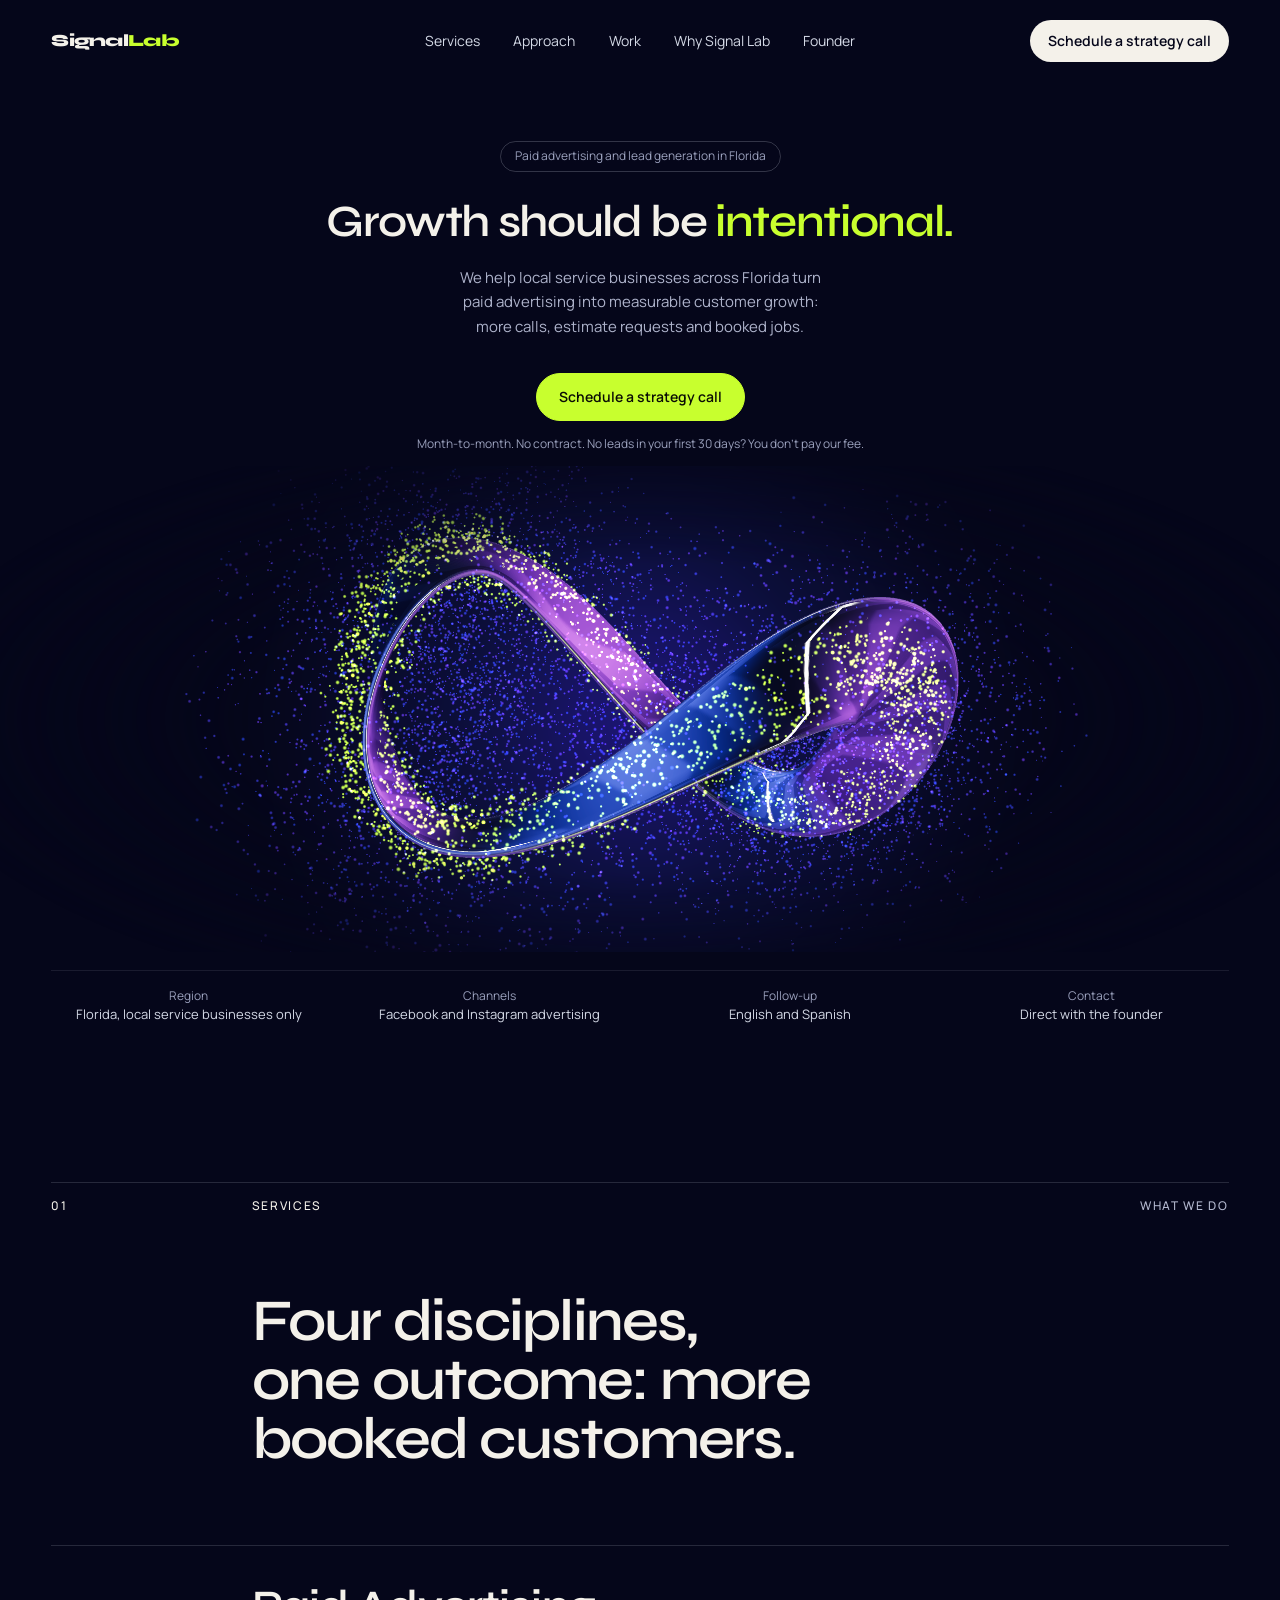
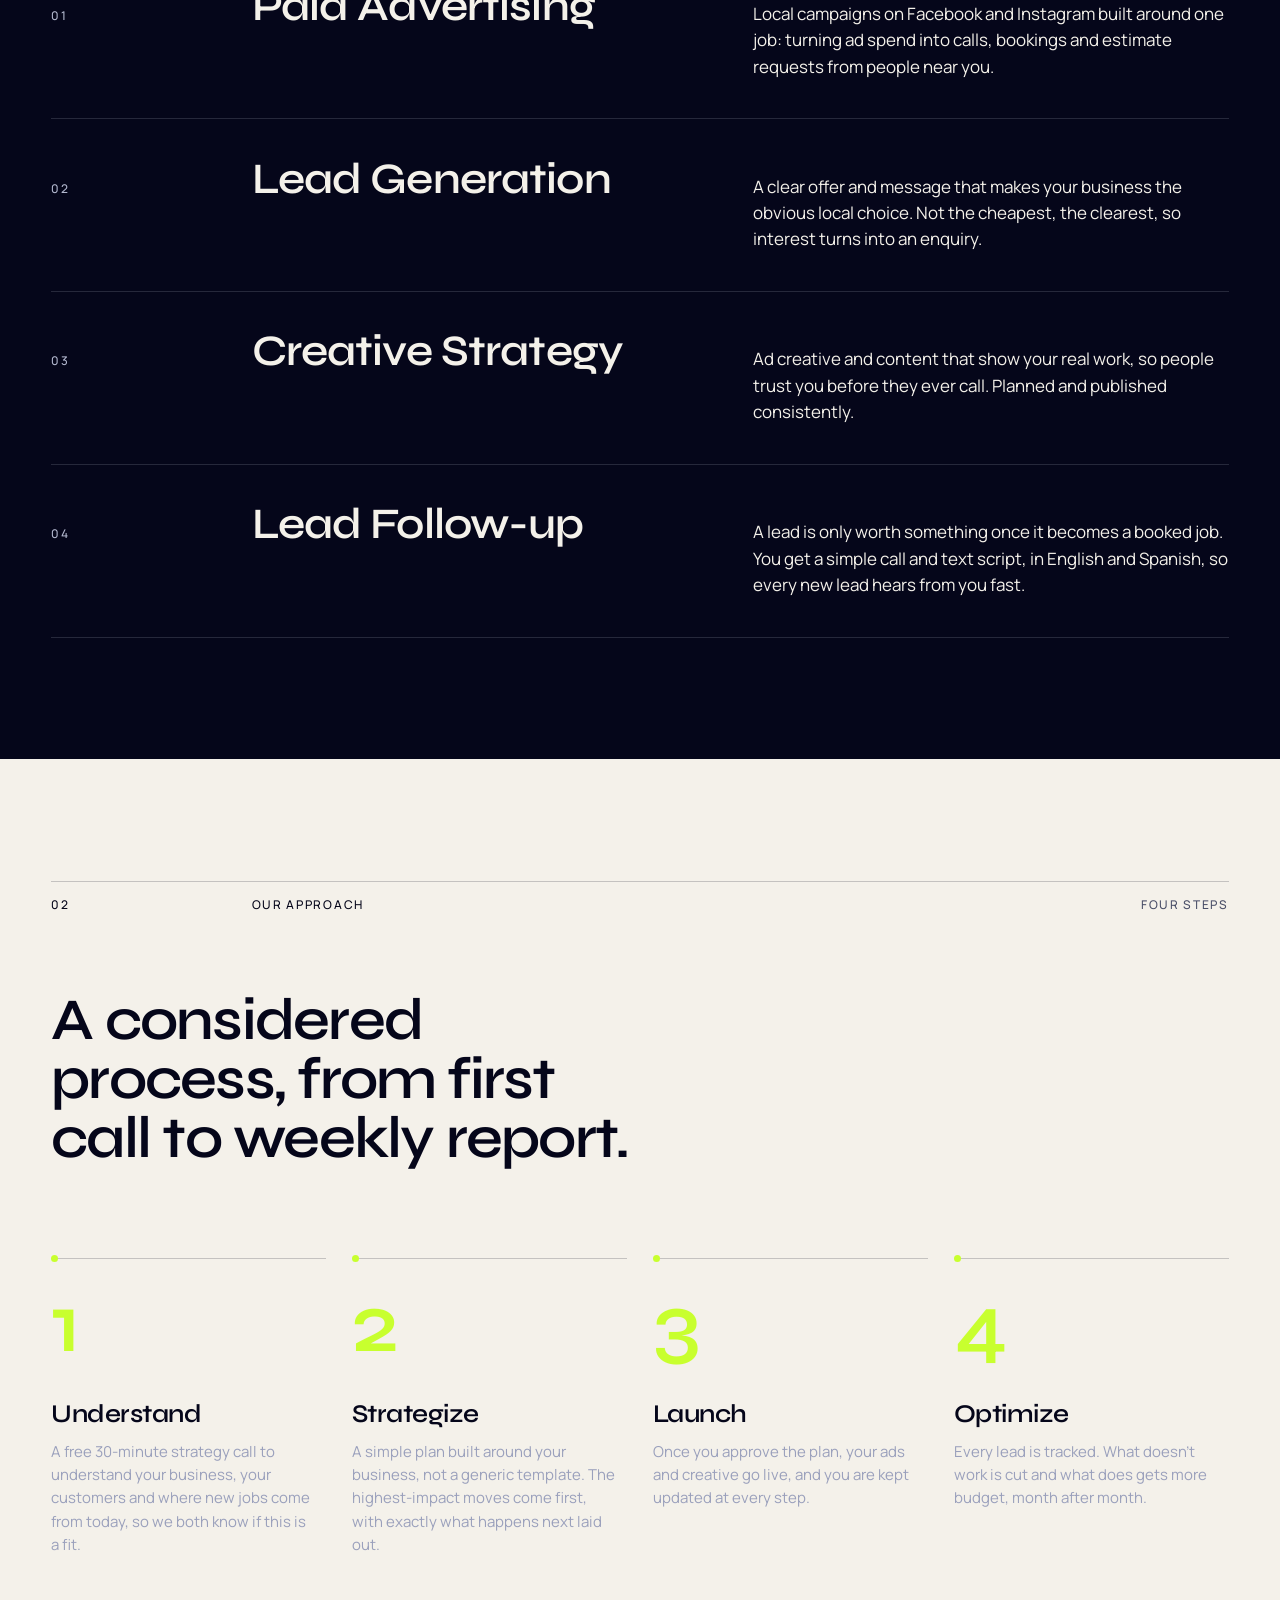
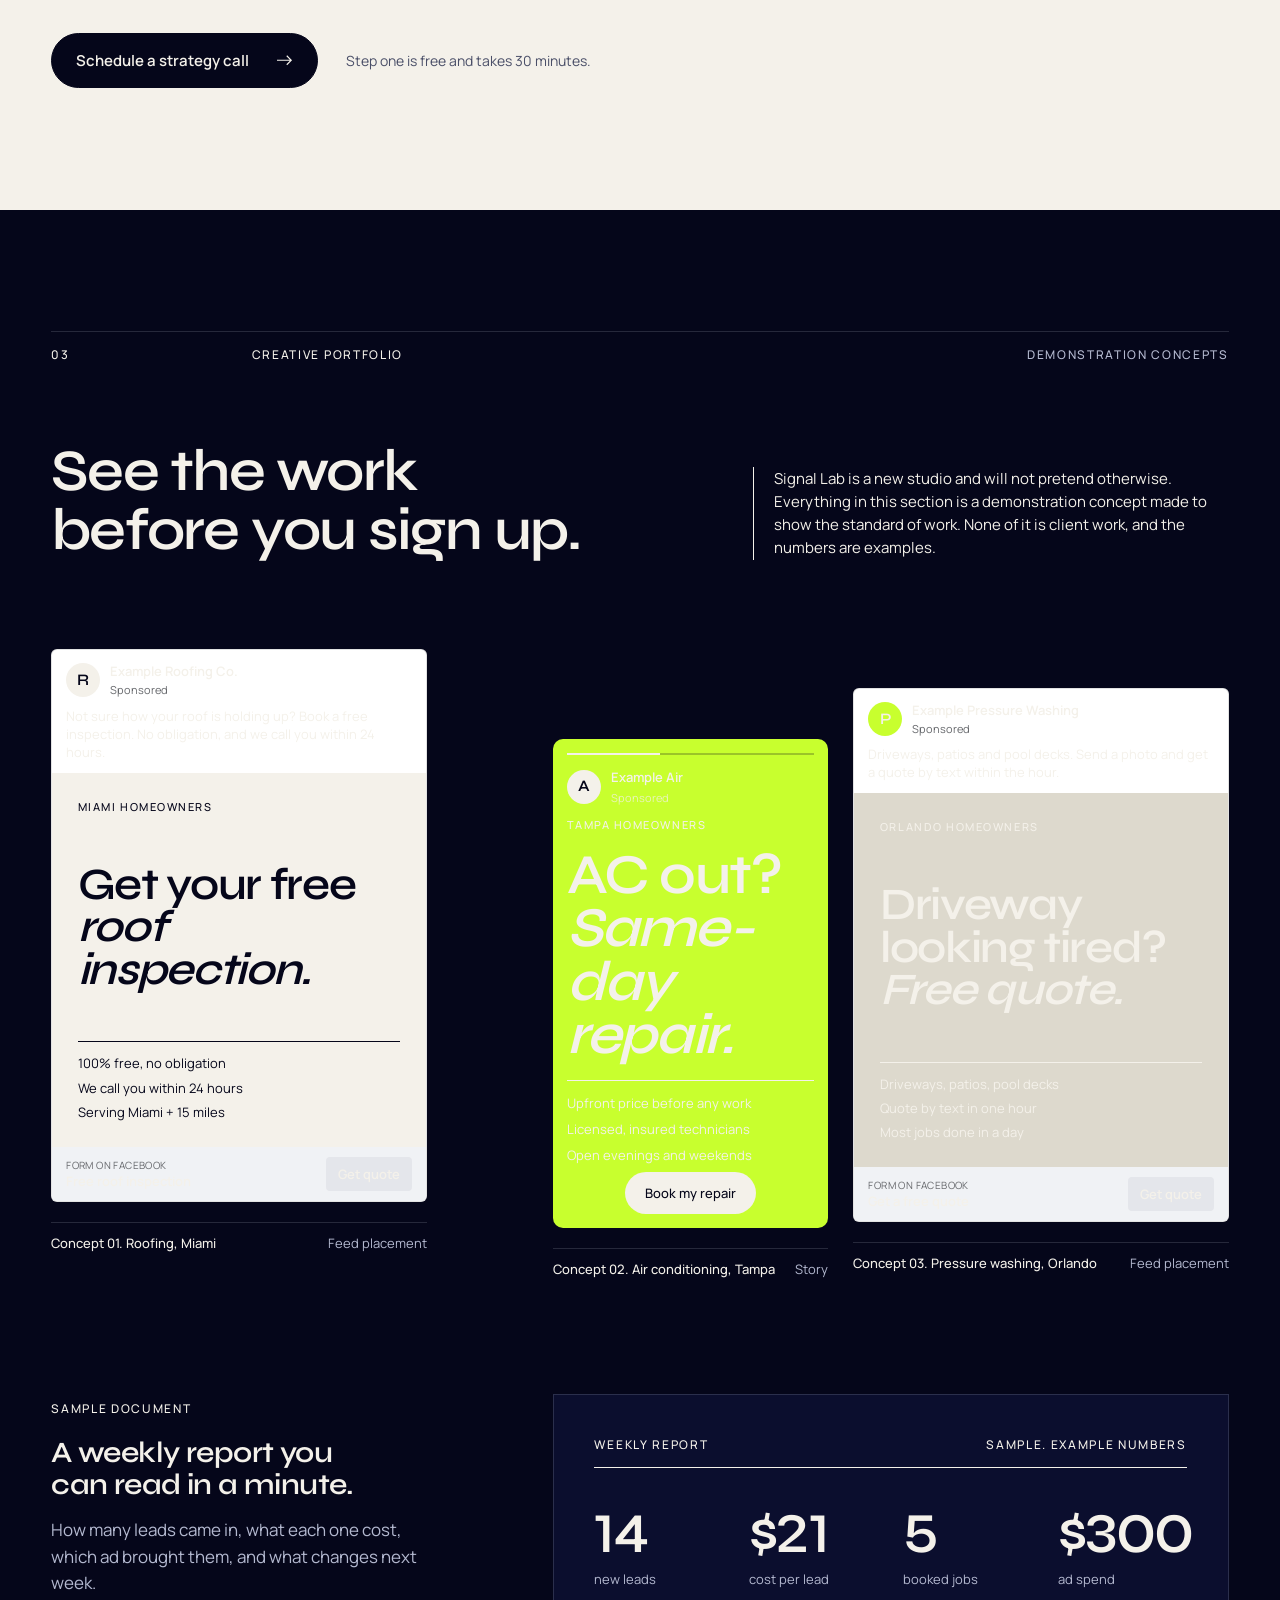
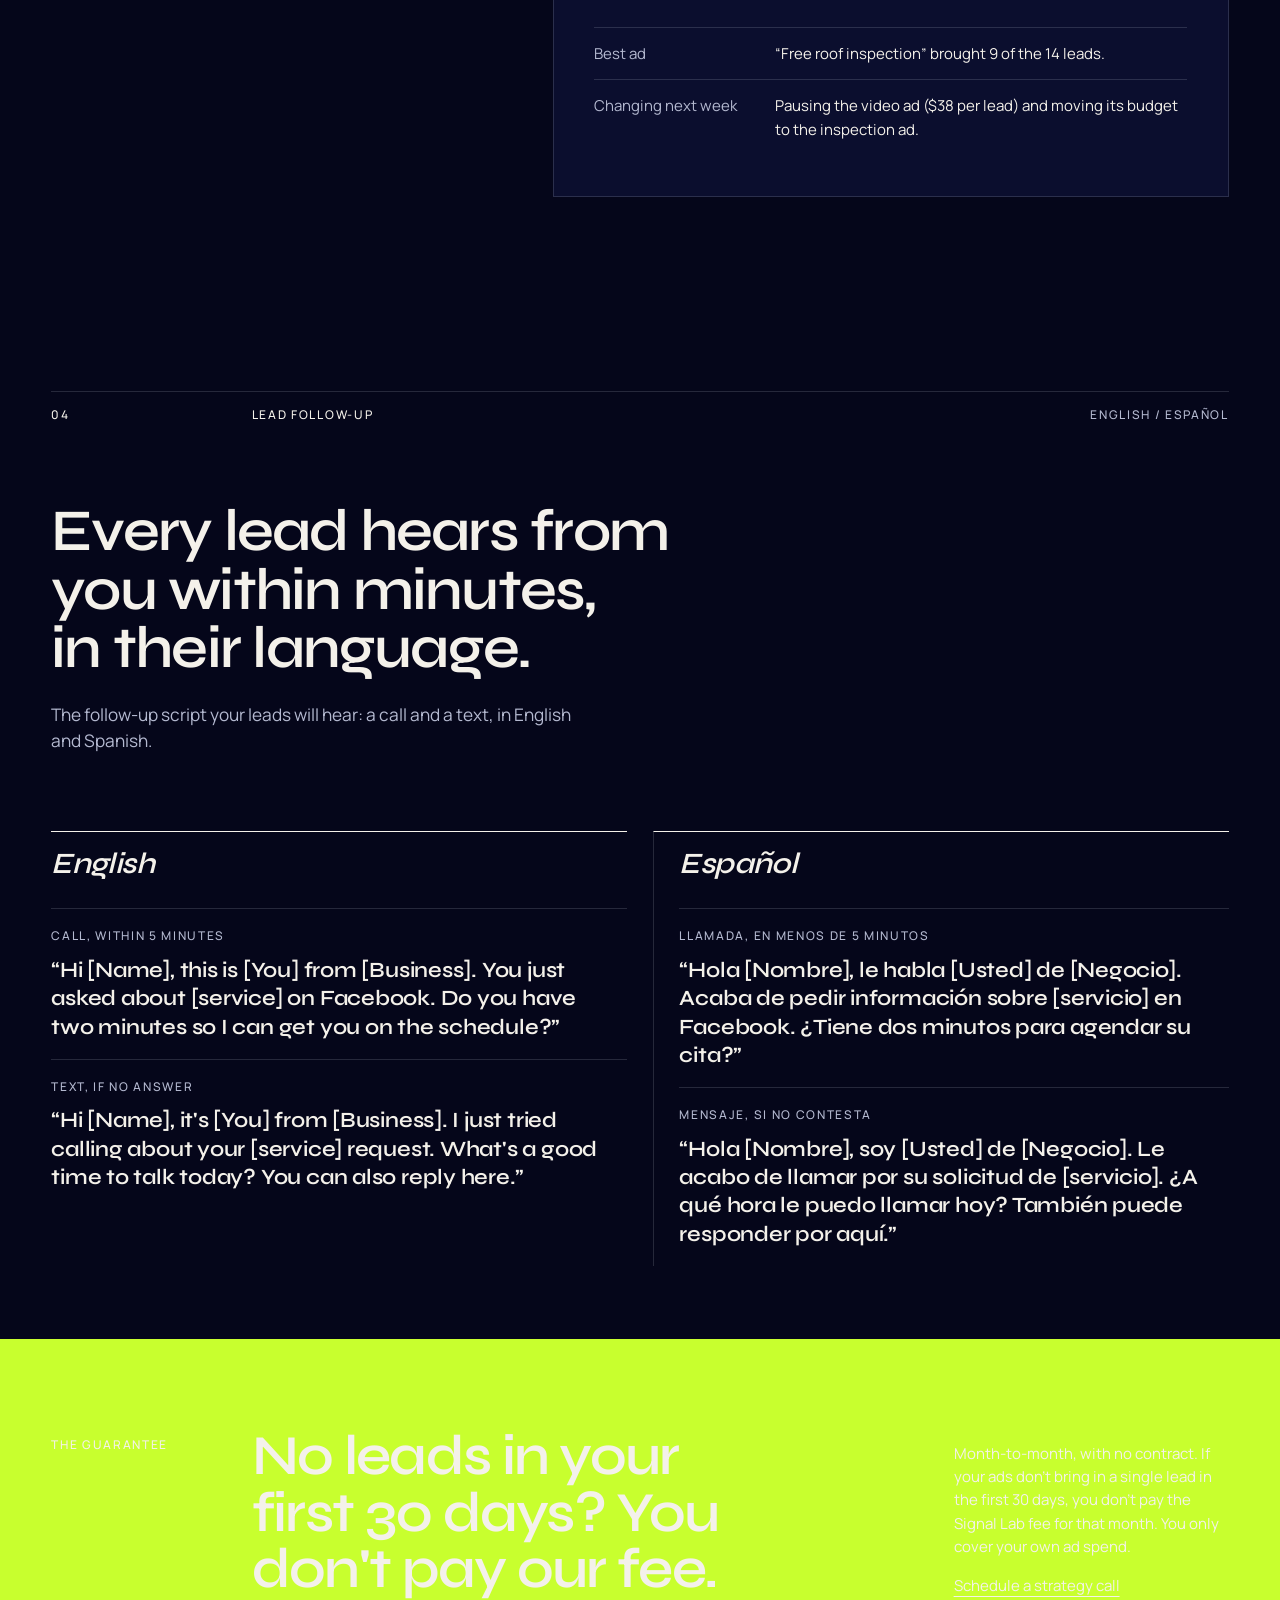
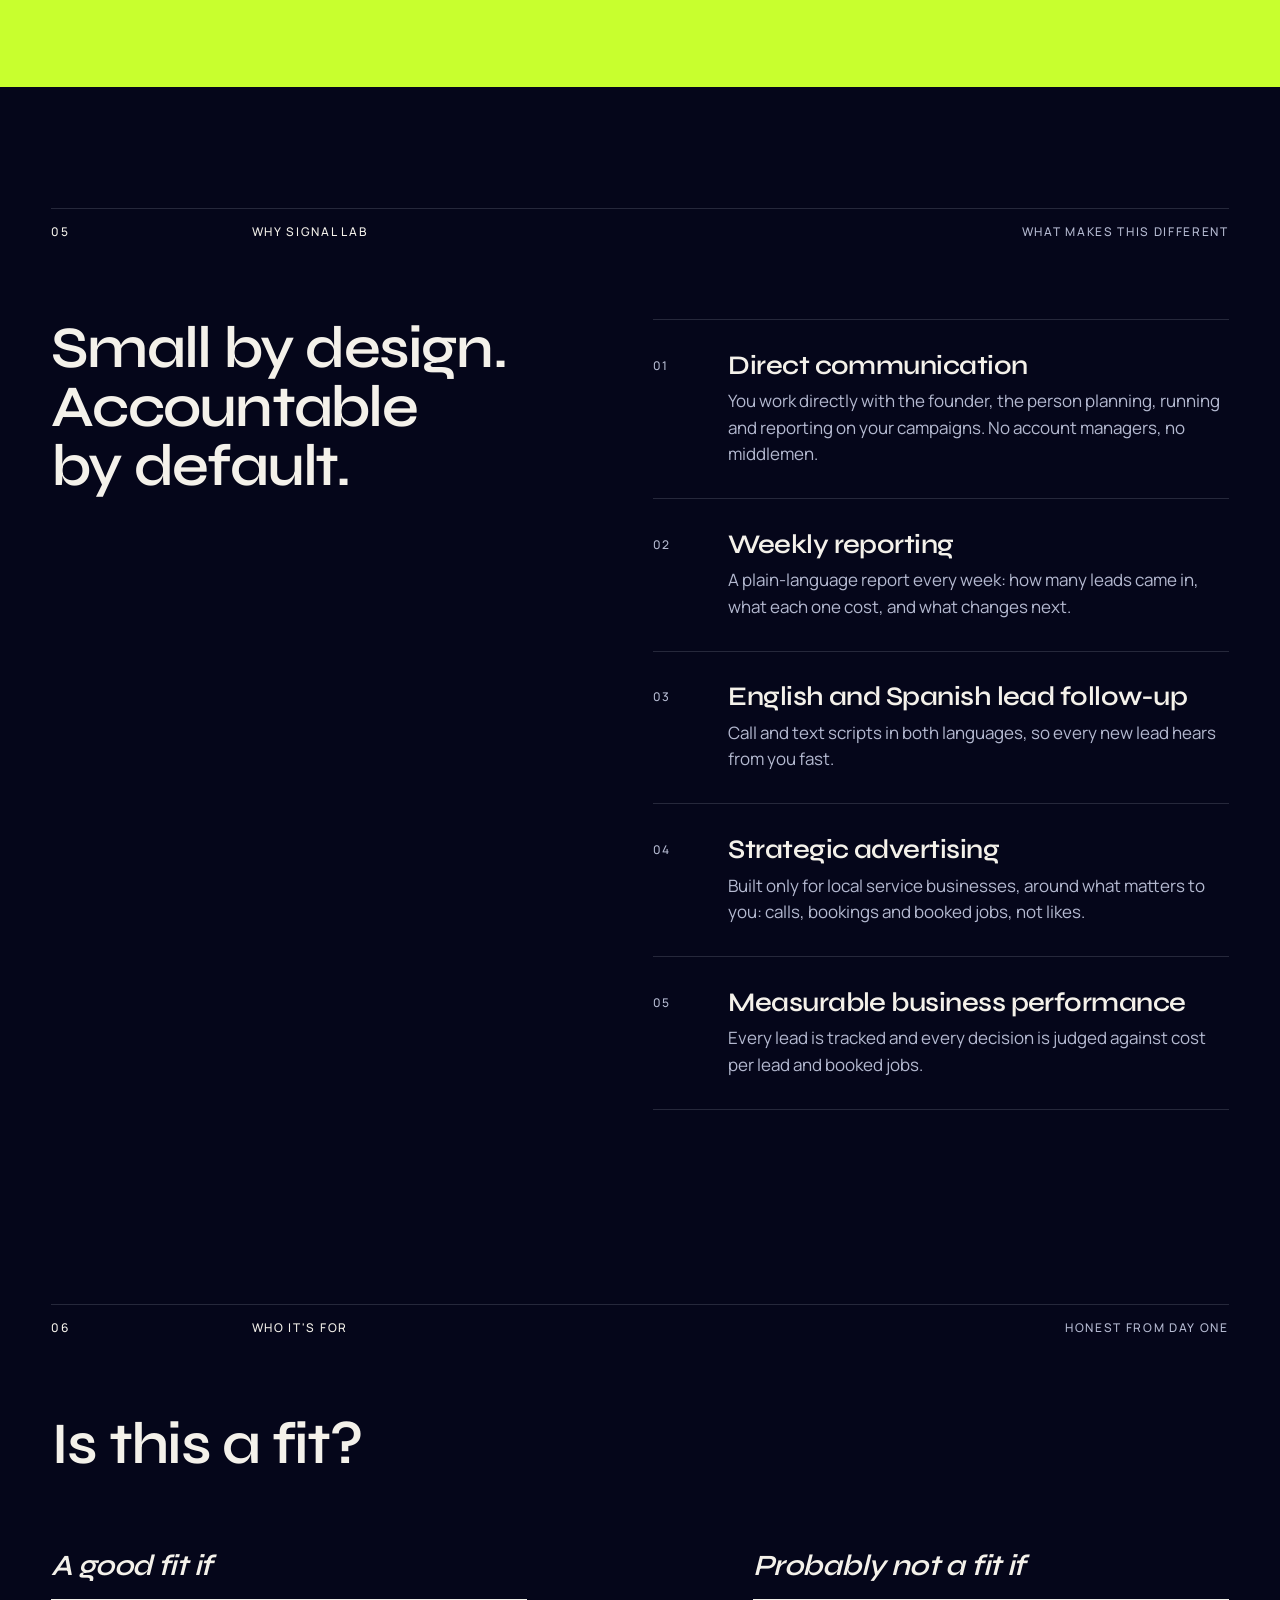
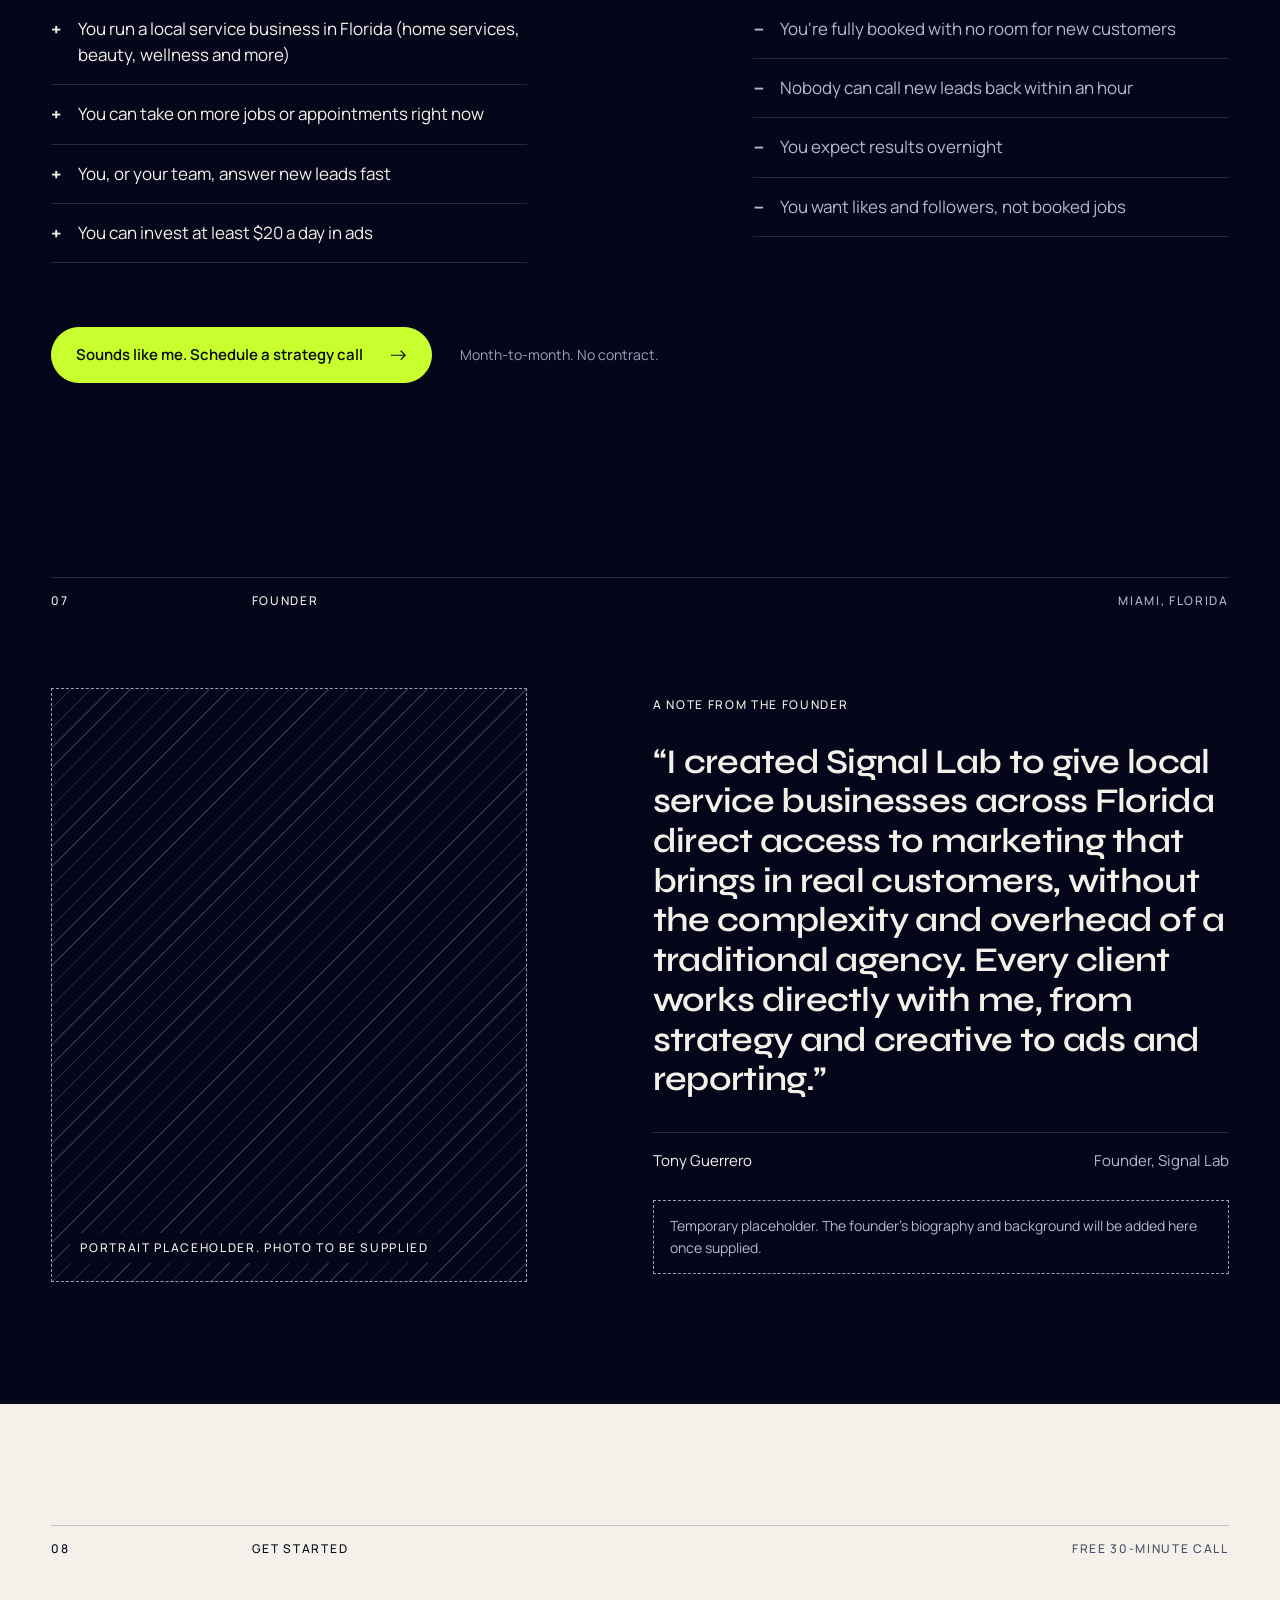
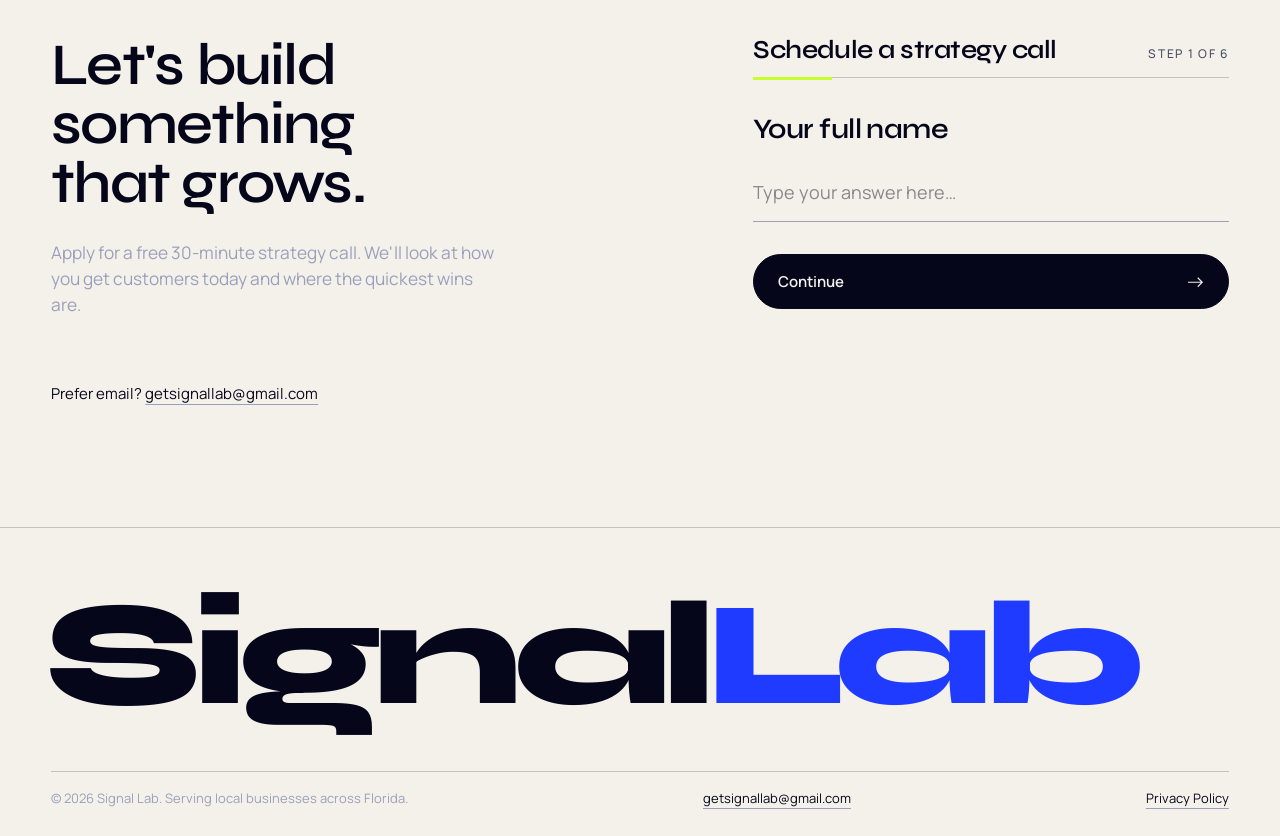
==== index.html @ 05a7d846 "Separate hero copy from the 3D scene and refine the type scale - The canvas now lives in its own sta" ====
<!DOCTYPE html>
<html lang="en">
<head>
<!-- Google Tag Manager -->
<script>(function(w,d,s,l,i){w[l]=w[l]||[];w[l].push({'gtm.start':
new Date().getTime(),event:'gtm.js'});var f=d.getElementsByTagName(s)[0],
j=d.createElement(s),dl=l!='dataLayer'?'&l='+l:'';j.async=true;j.src=
'https://www.googletagmanager.com/gtm.js?id='+i+dl;f.parentNode.insertBefore(j,f);
})(window,document,'script','dataLayer','GTM-K8LWNW3B');</script>
<!-- End Google Tag Manager -->
<meta charset="UTF-8">
<meta name="viewport" content="width=device-width, initial-scale=1.0">
<title>Signal Lab — More Booked Customers for Florida Local Businesses</title>
<meta name="description" content="Signal Lab helps local service businesses across Florida get more calls, bookings, and booked jobs with Meta ads, lead generation, and simple follow-up systems.">
<link rel="canonical" href="https://growsignallab.com/">
<meta property="og:title" content="Signal Lab — More Booked Customers for Florida Local Businesses">
<meta property="og:description" content="Signal Lab helps local service businesses across Florida get more calls, bookings, and booked jobs with Meta ads, lead generation, and simple follow-up systems.">
<meta property="og:image" content="https://growsignallab.com/og-image.png">
<meta property="og:image:width" content="1200">
<meta property="og:image:height" content="630">
<meta property="og:image:type" content="image/png">
<meta property="og:url" content="https://growsignallab.com/">
<meta property="og:type" content="website">
<meta name="twitter:card" content="summary_large_image">
<meta name="twitter:title" content="Signal Lab — More Booked Customers for Florida Local Businesses">
<meta name="twitter:description" content="Signal Lab helps local service businesses across Florida get more calls, bookings, and booked jobs with Meta ads, lead generation, and simple follow-up systems.">
<meta name="twitter:image" content="https://growsignallab.com/og-image.png">
<meta name="theme-color" content="#05061A">
<link rel="icon" href="/favicon.ico" sizes="any">
<link rel="icon" type="image/svg+xml" href="/favicon.svg">
<link rel="apple-touch-icon" href="/apple-touch-icon.png">
<link rel="preload" href="/fonts/syne.woff2" as="font" type="font/woff2" crossorigin>
<link rel="preload" href="/fonts/manrope.woff2" as="font" type="font/woff2" crossorigin>
<link rel="stylesheet" href="/css/site.css">
<script type="application/ld+json">
{"@context":"https://schema.org","@type":"ProfessionalService","name":"Signal Lab","url":"https://growsignallab.com/","email":"getsignallab@gmail.com","image":"https://growsignallab.com/og-image.png","description":"Paid advertising, lead generation and lead follow-up for local service businesses across Florida.","areaServed":{"@type":"State","name":"Florida"},"address":{"@type":"PostalAddress","addressLocality":"Miami","addressRegion":"FL","addressCountry":"US"},"knowsLanguage":["en","es"]}
</script>
<!-- Meta Pixel Code -->
<script>
!function(f,b,e,v,n,t,s)
{if(f.fbq)return;n=f.fbq=function(){n.callMethod?
n.callMethod.apply(n,arguments):n.queue.push(arguments)};
if(!f._fbq)f._fbq=n;n.push=n;n.loaded=!0;n.version='2.0';
n.queue=[];t=b.createElement(e);t.async=!0;
t.src=v;s=b.getElementsByTagName(e)[0];
var done=false,ev=['scroll','pointerdown','pointermove','keydown','touchstart'],go=function(){if(done)return;done=true;ev.forEach(function(x){f.removeEventListener(x,go)});s.parentNode.insertBefore(t,s)};ev.forEach(function(x){f.addEventListener(x,go,{passive:true,once:true})});setTimeout(go,8000)}(window, document,'script',
'https://connect.facebook.net/en_US/fbevents.js');
fbq('init', '1598768665331540');
fbq('track', 'PageView');
</script>
<noscript><img height="1" width="1" style="display:none"
src="https://www.facebook.com/tr?id=1598768665331540&ev=PageView&noscript=1"
/></noscript>
<!-- End Meta Pixel Code -->
<script src="/js/site.js" defer></script>
<script src="/js/scene.js" defer></script>
</head>
<body>
<!-- Google Tag Manager (noscript) -->
<noscript><iframe src="https://www.googletagmanager.com/ns.html?id=GTM-K8LWNW3B" height="0" width="0" style="display:none;visibility:hidden"></iframe></noscript>
<!-- End Google Tag Manager (noscript) -->

<svg width="0" height="0" class="visually-hidden" aria-hidden="true">
  <symbol id="arrow" viewBox="0 0 21 14"><path d="M0 7h19M13 1l6 6-6 6" fill="none" stroke="currentColor" stroke-width="1.5"/></symbol>
</svg>

<a class="skip-link" href="#main">Skip to content</a>

<header class="site-header site-header--over">
  <div class="wrap">
    <a href="/" class="wordmark" aria-label="Signal Lab home">Signal<em>Lab</em></a>
    <button type="button" class="nav-toggle" id="navToggle" aria-expanded="false" aria-controls="siteNav">Menu</button>
    <nav class="nav" id="siteNav" aria-label="Main">
      <div class="nav-links">
        <a href="#services">Services</a>
        <a href="#process">Approach</a>
        <a href="#proof">Work</a>
        <a href="#why">Why Signal Lab</a>
        <a href="#about">Founder</a>
      </div>
      <a href="#contact" class="nav-cta">Schedule a strategy call</a>
    </nav>
  </div>
</header>

<main id="main">

  <!-- Hero -->
  <section class="hero">
    <div class="wrap">
      <div class="hero-copy">
        <p class="hero-kicker">Paid advertising and lead generation in Florida</p>
        <h1 class="display">Growth should be <span class="signal-word">intentional.</span></h1>
        <p class="lede">We help local service businesses across Florida turn paid advertising into measurable customer growth: more calls, estimate requests and booked jobs.</p>
        <div class="hero-actions">
          <a href="#contact" class="btn">Schedule a strategy call</a>
          <p class="fine">Month-to-month. No contract. No leads in your first 30 days? You don't pay our fee.</p>
        </div>
      </div>
    </div>
    <div class="hero-stage" data-scene aria-hidden="true">
      <canvas class="hero-canvas"></canvas>
      <picture>
        <source media="(max-width:760px)" srcset="/img/hero-still-mobile.webp">
        <img class="hero-still" src="/img/hero-still-desktop.webp" alt="" loading="lazy" decoding="async">
      </picture>
    </div>
    <div class="wrap">
      <dl class="hero-facts">
        <div><dt>Region</dt><dd>Florida, local service businesses only</dd></div>
        <div><dt>Channels</dt><dd>Facebook and Instagram advertising</dd></div>
        <div><dt>Follow-up</dt><dd>English and Spanish</dd></div>
        <div><dt>Contact</dt><dd>Direct with the founder</dd></div>
      </dl>
    </div>
  </section>

  <!-- 01 Services -->
  <section class="section" id="services">
    <div class="wrap">
      <div class="sec-head label"><span>01</span><span>Services</span><span>What we do</span></div>
      <div class="grid">
        <h2 class="h2 services-intro reveal">Four disciplines, one outcome: <em>more booked customers.</em></h2>
      </div>
      <div class="reveal">
        <article class="service">
          <span class="label">01</span>
          <h3 class="h3">Paid Advertising</h3>
          <p>Local campaigns on Facebook and Instagram built around one job: turning ad spend into calls, bookings and estimate requests from people near you.</p>
        </article>
        <article class="service">
          <span class="label">02</span>
          <h3 class="h3">Lead Generation</h3>
          <p>A clear offer and message that makes your business the obvious local choice. Not the cheapest, the clearest, so interest turns into an enquiry.</p>
        </article>
        <article class="service">
          <span class="label">03</span>
          <h3 class="h3">Creative Strategy</h3>
          <p>Ad creative and content that show your real work, so people trust you before they ever call. Planned and published consistently.</p>
        </article>
        <article class="service">
          <span class="label">04</span>
          <h3 class="h3">Lead Follow-up</h3>
          <p>A lead is only worth something once it becomes a booked job. You get a simple call and text script, in English and Spanish, so every new lead hears from you fast.</p>
        </article>
      </div>
    </div>
  </section>

  <!-- 02 Approach -->
  <section class="section inverse" id="process">
    <div class="wrap">
      <div class="sec-head label"><span>02</span><span>Our approach</span><span>Four steps</span></div>
      <div class="grid">
        <h2 class="h2 approach-title reveal">A considered process, <em>from first call to weekly report.</em></h2>
      </div>
      <ol class="steps reveal">
        <li class="step">
          <span class="step-num" aria-hidden="true">1</span>
          <h3 class="h3">Understand</h3>
          <p>A free 30-minute strategy call to understand your business, your customers and where new jobs come from today, so we both know if this is a fit.</p>
        </li>
        <li class="step">
          <span class="step-num" aria-hidden="true">2</span>
          <h3 class="h3">Strategize</h3>
          <p>A simple plan built around your business, not a generic template. The highest-impact moves come first, with exactly what happens next laid out.</p>
        </li>
        <li class="step">
          <span class="step-num" aria-hidden="true">3</span>
          <h3 class="h3">Launch</h3>
          <p>Once you approve the plan, your ads and creative go live, and you are kept updated at every step.</p>
        </li>
        <li class="step">
          <span class="step-num" aria-hidden="true">4</span>
          <h3 class="h3">Optimize</h3>
          <p>Every lead is tracked. What doesn't work is cut and what does gets more budget, month after month.</p>
        </li>
      </ol>
      <div class="approach-cta">
        <a href="#contact" class="btn"><span>Schedule a strategy call</span><svg class="arrow" aria-hidden="true"><use href="#arrow"/></svg></a>
        <span class="fine">Step one is free and takes 30 minutes.</span>
      </div>
    </div>
  </section>

  <!-- 03 Work -->
  <section class="section" id="proof">
    <div class="wrap">
      <div class="sec-head label"><span>03</span><span>Creative portfolio</span><span>Demonstration concepts</span></div>
      <div class="grid">
        <h2 class="h2 work-intro reveal">See the work <em>before you sign up.</em></h2>
        <p class="work-note reveal">Signal Lab is a new studio and will not pretend otherwise. Everything in this section is a demonstration concept made to show the standard of work. None of it is client work, and the numbers are examples.</p>
      </div>

      <div class="concepts">
        <figure class="concept concept--a reveal">
          <div class="ad-feed">
            <div class="ad-top"><span class="ad-avatar" aria-hidden="true">R</span><div><strong>Example Roofing Co.</strong><small>Sponsored</small></div></div>
            <p class="ad-copy">Not sure how your roof is holding up? Book a free inspection. No obligation, and we call you within 24 hours.</p>
            <div class="ad-creative ad-creative--ink">
              <span class="ad-kicker">Miami homeowners</span>
              <p class="ad-headline">Get your free <em>roof inspection.</em></p>
              <ul class="ad-points"><li>100% free, no obligation</li><li>We call you within 24 hours</li><li>Serving Miami + 15 miles</li></ul>
            </div>
            <div class="ad-bar"><div><small>Form on Facebook</small><strong>Free roof inspection</strong></div><span class="ad-cta">Get quote</span></div>
          </div>
          <figcaption><strong>Concept 01. Roofing, Miami</strong><span>Feed placement</span></figcaption>
        </figure>

        <figure class="concept concept--b reveal">
          <div class="ad-story">
            <div class="ad-story-progress"></div>
            <div class="ad-top"><span class="ad-avatar" aria-hidden="true">A</span><div><strong>Example Air</strong><small>Sponsored</small></div></div>
            <div class="ad-story-body">
              <span class="ad-kicker">Tampa homeowners</span>
              <p class="ad-headline">AC out? <em>Same-day repair.</em></p>
              <ul class="ad-points"><li>Upfront price before any work</li><li>Licensed, insured technicians</li><li>Open evenings and weekends</li></ul>
            </div>
            <span class="ad-story-cta">Book my repair</span>
          </div>
          <figcaption><strong>Concept 02. Air conditioning, Tampa</strong><span>Story</span></figcaption>
        </figure>

        <figure class="concept concept--c reveal">
          <div class="ad-feed">
            <div class="ad-top"><span class="ad-avatar ad-avatar--sage" aria-hidden="true">P</span><div><strong>Example Pressure Washing</strong><small>Sponsored</small></div></div>
            <p class="ad-copy">Driveways, patios and pool decks. Send a photo and get a quote by text within the hour.</p>
            <div class="ad-creative ad-creative--stone">
              <span class="ad-kicker">Orlando homeowners</span>
              <p class="ad-headline">Driveway looking tired? <em>Free quote.</em></p>
              <ul class="ad-points"><li>Driveways, patios, pool decks</li><li>Quote by text in one hour</li><li>Most jobs done in a day</li></ul>
            </div>
            <div class="ad-bar"><div><small>Form on Facebook</small><strong>Get a free quote</strong></div><span class="ad-cta">Get quote</span></div>
          </div>
          <figcaption><strong>Concept 03. Pressure washing, Orlando</strong><span>Feed placement</span></figcaption>
        </figure>
      </div>

      <div class="sample">
        <div class="sample-text reveal">
          <span class="label">Sample document</span>
          <h3 class="h3">A weekly report you can read in a minute.</h3>
          <p class="muted">How many leads came in, what each one cost, which ad brought them, and what changes next week.</p>
        </div>
        <div class="report reveal" role="group" aria-label="Sample weekly report with example numbers">
          <div class="report-top label"><span>Weekly report</span><span>Sample. Example numbers</span></div>
          <dl class="report-stats">
            <div><dt>new leads</dt><dd>14</dd></div>
            <div><dt>cost per lead</dt><dd>$21</dd></div>
            <div><dt>booked jobs</dt><dd>5</dd></div>
            <div><dt>ad spend</dt><dd>$300</dd></div>
          </dl>
          <dl>
            <div class="report-row"><dt>Best ad</dt><dd>“Free roof inspection” brought 9 of the 14 leads.</dd></div>
            <div class="report-row"><dt>Changing next week</dt><dd>Pausing the video ad ($38 per lead) and moving its budget to the inspection ad.</dd></div>
          </dl>
        </div>
      </div>
    </div>
  </section>

  <!-- 04 Follow-up -->
  <section class="section--tight" id="follow-up">
    <div class="wrap">
      <div class="sec-head label"><span>04</span><span>Lead follow-up</span><span>English / Español</span></div>
      <div class="grid">
        <div class="followup-title reveal">
          <h2 class="h2">Every lead hears from you within minutes, <em>in their language.</em></h2>
          <p class="lede muted">The follow-up script your leads will hear: a call and a text, in English and Spanish.</p>
        </div>
      </div>
      <div class="scripts reveal">
        <div class="script">
          <h3 class="h3">English</h3>
          <div class="script-line"><span class="label">Call, within 5 minutes</span><p>“Hi [Name], this is [You] from [Business]. You just asked about [service] on Facebook. Do you have two minutes so I can get you on the schedule?”</p></div>
          <div class="script-line"><span class="label">Text, if no answer</span><p>“Hi [Name], it's [You] from [Business]. I just tried calling about your [service] request. What's a good time to talk today? You can also reply here.”</p></div>
        </div>
        <div class="script" lang="es">
          <h3 class="h3">Español</h3>
          <div class="script-line"><span class="label">Llamada, en menos de 5 minutos</span><p>“Hola [Nombre], le habla [Usted] de [Negocio]. Acaba de pedir información sobre [servicio] en Facebook. ¿Tiene dos minutos para agendar su cita?”</p></div>
          <div class="script-line"><span class="label">Mensaje, si no contesta</span><p>“Hola [Nombre], soy [Usted] de [Negocio]. Le acabo de llamar por su solicitud de [servicio]. ¿A qué hora le puedo llamar hoy? También puede responder por aquí.”</p></div>
        </div>
      </div>
    </div>
  </section>

  <!-- Guarantee -->
  <section class="guarantee" aria-labelledby="guarantee-title">
    <div class="wrap grid">
      <span class="label">The guarantee</span>
      <h2 class="statement" id="guarantee-title">No leads in your first 30 days? <em>You don't pay our fee.</em></h2>
      <div class="guarantee-body">
        <p>Month-to-month, with no contract. If your ads don't bring in a single lead in the first 30 days, you don't pay the Signal Lab fee for that month. You only cover your own ad spend.</p>
        <a href="#contact" class="link">Schedule a strategy call</a>
      </div>
    </div>
  </section>

  <!-- 05 Why -->
  <section class="section" id="why">
    <div class="wrap">
      <div class="sec-head label"><span>05</span><span>Why Signal Lab</span><span>What makes this different</span></div>
      <div class="grid">
        <h2 class="h2 why-statement reveal">Small by design. <em>Accountable by default.</em></h2>
        <ol class="why-list reveal">
          <li class="why-item"><span class="label">01</span><div><h3 class="h3">Direct communication</h3><p>You work directly with the founder, the person planning, running and reporting on your campaigns. No account managers, no middlemen.</p></div></li>
          <li class="why-item"><span class="label">02</span><div><h3 class="h3">Weekly reporting</h3><p>A plain-language report every week: how many leads came in, what each one cost, and what changes next.</p></div></li>
          <li class="why-item"><span class="label">03</span><div><h3 class="h3">English and Spanish lead follow-up</h3><p>Call and text scripts in both languages, so every new lead hears from you fast.</p></div></li>
          <li class="why-item"><span class="label">04</span><div><h3 class="h3">Strategic advertising</h3><p>Built only for local service businesses, around what matters to you: calls, bookings and booked jobs, not likes.</p></div></li>
          <li class="why-item"><span class="label">05</span><div><h3 class="h3">Measurable business performance</h3><p>Every lead is tracked and every decision is judged against cost per lead and booked jobs.</p></div></li>
        </ol>
      </div>
    </div>
  </section>

  <!-- 06 Fit -->
  <section class="section--tight" id="fit">
    <div class="wrap">
      <div class="sec-head label"><span>06</span><span>Who it's for</span><span>Honest from day one</span></div>
      <div class="grid">
        <h2 class="h2 fit-title reveal">Is this <em>a fit?</em></h2>
      </div>
      <div class="grid reveal">
        <div class="fit-col">
          <h3 class="h3">A good fit if</h3>
          <ul>
            <li>You run a local service business in Florida (home services, beauty, wellness and more)</li>
            <li>You can take on more jobs or appointments right now</li>
            <li>You, or your team, answer new leads fast</li>
            <li>You can invest at least $20 a day in ads</li>
          </ul>
        </div>
        <div class="fit-col fit-col--no">
          <h3 class="h3">Probably not a fit if</h3>
          <ul>
            <li>You're fully booked with no room for new customers</li>
            <li>Nobody can call new leads back within an hour</li>
            <li>You expect results overnight</li>
            <li>You want likes and followers, not booked jobs</li>
          </ul>
        </div>
        <div class="fit-cta">
          <a href="#contact" class="btn"><span>Sounds like me. Schedule a strategy call</span><svg class="arrow" aria-hidden="true"><use href="#arrow"/></svg></a>
          <span class="fine">Month-to-month. No contract.</span>
        </div>
      </div>
    </div>
  </section>

  <!-- 07 Founder -->
  <section class="section" id="about">
    <div class="wrap">
      <div class="sec-head label"><span>07</span><span>Founder</span><span>Miami, Florida</span></div>
      <div class="grid">
        <div class="founder-portrait reveal">
          <!-- TEMPORARY PLACEHOLDER: replace with the founder portrait (4:5, at least 1200px wide). -->
          <div class="placeholder" role="img" aria-label="Placeholder for the founder portrait"><span class="label">Portrait placeholder. Photo to be supplied</span></div>
        </div>
        <div class="founder-body reveal">
          <span class="label">A note from the founder</span>
          <blockquote class="founder-quote">“I created Signal Lab to give local service businesses across Florida direct access to marketing that brings in real customers, without the complexity and overhead of a traditional agency. Every client works directly with me, from strategy and creative to ads and reporting.”</blockquote>
          <p class="founder-name"><span>Tony Guerrero</span><span class="muted">Founder, Signal Lab</span></p>
          <!-- TEMPORARY PLACEHOLDER: remove once the biography is supplied. -->
          <p class="placeholder-note">Temporary placeholder. The founder's biography and background will be added here once supplied.</p>
        </div>
      </div>
    </div>
  </section>

  <!-- 08 Contact -->
  <section class="section inverse" id="contact">
    <div class="wrap">
      <div class="sec-head label"><span>08</span><span>Get started</span><span>Free 30-minute call</span></div>
      <div class="grid">
        <div class="contact-intro">
          <h2 class="h2">Let's build something <em>that grows.</em></h2>
          <p class="lede">Apply for a free 30-minute strategy call. We'll look at how you get customers today and where the quickest wins are.</p>
          <p class="contact-email">Prefer email? <a class="link" href="mailto:getsignallab@gmail.com">getsignallab@gmail.com</a></p>
        </div>

        <div class="contact-panel">
          <div id="contact-form-wrap">
            <div class="form-head">
              <h3 class="h3">Schedule a strategy call</h3>
              <span class="label muted" id="wizardCount" aria-live="polite">Step 1 of 6</span>
            </div>
            <div class="wizard-progress" aria-hidden="true"><div class="wizard-progress-fill" id="wizardFill"></div></div>

            <form id="leadForm" action="https://formspree.io/f/xbdneall" method="POST" novalidate>
              <input type="text" name="_gotcha" class="hp" tabindex="-1" autocomplete="off" aria-hidden="true">

              <div class="wizard-step active" data-step="1">
                <h4 id="q-name" tabindex="-1">Your full name</h4>
                <div class="form-row">
                  <input type="text" id="f-name" name="name" autocomplete="name" placeholder="Type your answer here…" aria-labelledby="q-name" required>
                </div>
                <div class="wizard-nav"><button type="button" class="btn wizard-next" data-next><span>Continue</span><svg class="arrow" aria-hidden="true"><use href="#arrow"/></svg></button></div>
              </div>

              <div class="wizard-step" data-step="2">
                <h4 id="q-website" tabindex="-1">Share your website or Instagram</h4>
                <p class="step-help" id="q-website-help">It gets reviewed before the call, so the call is useful.</p>
                <div class="form-row">
                  <input type="text" id="f-website" name="website_url" placeholder="Type your answer here…" aria-labelledby="q-website" aria-describedby="q-website-help" required>
                </div>
                <div class="wizard-nav">
                  <button type="button" class="btn btn--ghost" data-back>Back</button>
                  <button type="button" class="btn wizard-next" data-next><span>Continue</span><svg class="arrow" aria-hidden="true"><use href="#arrow"/></svg></button>
                </div>
              </div>

              <div class="wizard-step" data-step="3">
                <h4 id="q-revenue" tabindex="-1">What is your current monthly revenue range?</h4>
                <p class="step-help">Answer honestly. It shows where you are and how we can help.</p>
                <div class="form-row" role="group" aria-labelledby="q-revenue">
                  <input type="hidden" id="f-revenue" name="revenue_range" required>
                  <button type="button" class="choice-btn" aria-pressed="false" data-choice="f-revenue" data-value="Under $5K/month">Under $5K/month</button>
                  <button type="button" class="choice-btn" aria-pressed="false" data-choice="f-revenue" data-value="$5K–$15K/month">$5K–$15K/month</button>
                  <button type="button" class="choice-btn" aria-pressed="false" data-choice="f-revenue" data-value="$15K–$30K/month">$15K–$30K/month</button>
                  <button type="button" class="choice-btn" aria-pressed="false" data-choice="f-revenue" data-value="$30K–$75K/month">$30K–$75K/month</button>
                  <button type="button" class="choice-btn" aria-pressed="false" data-choice="f-revenue" data-value="$75K+/month">$75K+/month</button>
                </div>
                <div class="wizard-nav"><button type="button" class="btn btn--ghost" data-back>Back</button></div>
              </div>

              <div class="wizard-step" data-step="4">
                <h4 id="q-adspend" tabindex="-1">What is your current ad spend budget range?</h4>
                <p class="step-help">Answer honestly. It shows where you are and how we can help.</p>
                <div class="form-row" role="group" aria-labelledby="q-adspend">
                  <input type="hidden" id="f-adspend" name="ad_spend_range" required>
                  <button type="button" class="choice-btn" aria-pressed="false" data-choice="f-adspend" data-value="$0 — never run ads">$0 — never run ads</button>
                  <button type="button" class="choice-btn" aria-pressed="false" data-choice="f-adspend" data-value="Under $500/month">Under $500/month</button>
                  <button type="button" class="choice-btn" aria-pressed="false" data-choice="f-adspend" data-value="$500–$1.5K/month">$500–$1.5K/month</button>
                  <button type="button" class="choice-btn" aria-pressed="false" data-choice="f-adspend" data-value="$1.5K–$5K/month">$1.5K–$5K/month</button>
                  <button type="button" class="choice-btn" aria-pressed="false" data-choice="f-adspend" data-value="$5K+/month">$5K+/month</button>
                </div>
                <div class="wizard-nav"><button type="button" class="btn btn--ghost" data-back>Back</button></div>
              </div>

              <div class="wizard-step" data-step="5">
                <h4 id="q-business" tabindex="-1">What type of business are you running?</h4>
                <div class="form-row" role="group" aria-labelledby="q-business">
                  <input type="hidden" id="f-business" name="business_type" required>
                  <button type="button" class="choice-btn" aria-pressed="false" data-choice="f-business" data-value="Home services / contractor">Home services / contractor</button>
                  <button type="button" class="choice-btn" aria-pressed="false" data-choice="f-business" data-value="Beauty / salon / spa">Beauty / salon / spa</button>
                  <button type="button" class="choice-btn" aria-pressed="false" data-choice="f-business" data-value="Health / wellness / fitness">Health / wellness / fitness</button>
                  <button type="button" class="choice-btn" aria-pressed="false" data-choice="f-business" data-value="Other local service business">Other local service business</button>
                </div>
                <div class="wizard-nav"><button type="button" class="btn btn--ghost" data-back>Back</button></div>
              </div>

              <div class="wizard-step" data-step="6">
                <h4 id="q-contact" tabindex="-1">Your contact information</h4>
                <div class="form-row">
                  <label for="f-phone">Phone number</label>
                  <input type="tel" id="f-phone" name="phone" autocomplete="tel" inputmode="tel" placeholder="(407) 555-0123" required>
                  <label for="f-email">Email</label>
                  <input type="email" id="f-email" name="email" autocomplete="email" placeholder="name@example.com" required>
                </div>
                <p class="form-note">You'll hear back within 24 hours, or you can book a time on the next screen.</p>
                <div class="wizard-nav">
                  <button type="button" class="btn btn--ghost" data-back>Back</button>
                  <button type="submit" class="btn wizard-next"><span>Apply now</span><svg class="arrow" aria-hidden="true"><use href="#arrow"/></svg></button>
                </div>
              </div>

              <p class="form-error" id="formError" role="alert"></p>
            </form>
          </div>

          <div class="thank-you" id="thankYou" tabindex="-1">
            <span class="label">Application received</span>
            <h3 class="h2">Thank you for <em>applying.</em></h3>
            <p>Your details are in, and you'll hear back within 24 hours. Want to skip the wait? Pick a time on the calendar now.</p>
            <a href="https://cal.com/signallab/discovery-call" data-cal-link="signallab/discovery-call" data-cal-namespace="discovery-call" data-cal-config='{"layout":"month_view"}' class="btn"><span>Schedule your call</span><svg class="arrow" aria-hidden="true"><use href="#arrow"/></svg></a>
          </div>
        </div>
      </div>
    </div>
  </section>
</main>

<footer class="site-footer inverse">
  <div class="wrap">
    <p class="footer-mark" aria-hidden="true">Signal<em>Lab</em></p>
    <div class="footer-row">
      <span>© 2026 Signal Lab. Serving local businesses across Florida.</span>
      <a class="link" href="mailto:getsignallab@gmail.com">getsignallab@gmail.com</a>
      <a class="link" href="/privacy">Privacy Policy</a>
    </div>
  </div>
</footer>

<a href="#contact" class="sticky-cta" id="stickyCta"><span>Schedule a strategy call</span><svg class="arrow" aria-hidden="true"><use href="#arrow"/></svg></a>

</body>
</html>
---- css/site.css ----
/* ==========================================================================
   Signal Lab — site stylesheet
   Shared by every page. Two typefaces only: Syne (display) and Manrope (text).
   ========================================================================== */

/* ---------- Fonts ---------- */
@font-face{font-family:'Syne';font-style:normal;font-weight:600 800;font-display:swap;src:url(/fonts/syne.woff2) format('woff2');}
@font-face{font-family:'Manrope';font-style:normal;font-weight:400 600;font-display:swap;src:url(/fonts/manrope.woff2) format('woff2');}

/* ---------- Tokens ---------- */
:root{
  color-scheme:dark;
  --abyss:#05061A;      /* page ground */
  --midnight:#0B0E2E;   /* raised surfaces */
  --cobalt:#1F3BFF;     /* key light */
  --violet:#6A2CFF;     /* rim light */
  --purple:#2A0F6B;     /* shadow tone */
  --lime:#C8FF2E;       /* the signal: calls to action and resolved states only */
  --chrome:#D4D9E6;     /* body text on dark, fine rules */
  --ink:#F4F1EA;        /* headlines */
  --dim:#9AA0BC;        /* secondary text */
  --line:rgba(212,217,230,.16);

  --display:'Syne','Arial Black','Helvetica Neue',sans-serif;
  --text:'Manrope','Helvetica Neue',Arial,sans-serif;

  --gutter:clamp(20px,4vw,56px);
  --gap:clamp(16px,2vw,28px);
  --section:clamp(72px,9.5vw,144px);

  /* Legacy aliases. The sections below the hero still use the editorial rules
     until they are rebuilt; these map the old names onto the new palette and
     are deleted with those rules. */
  --charcoal:var(--ink);
  --ivory:var(--abyss);
  --stone:var(--dim);
  --sage:var(--lime);
  --ink-soft:#B4B9D0;
  --paper:var(--midnight);
  --rule:var(--line);
  --rule-inverse:rgba(5,6,26,.2);
  --serif:var(--display);
  --sans:var(--text);
}

/* ---------- Base ---------- */
*,*::before,*::after{box-sizing:border-box;}
*{margin:0;padding:0;}
html{-webkit-text-size-adjust:100%;scroll-behavior:smooth;scroll-padding-top:24px;}
body{
  background:var(--abyss);color:var(--ink);
  font-family:var(--text);font-size:1.0625rem;line-height:1.55;
  -webkit-font-smoothing:antialiased;text-rendering:optimizeLegibility;
}
img,svg{display:block;max-width:100%;}
a{color:inherit;}
ul,ol{list-style:none;}
button,input{font:inherit;color:inherit;}
em{font-style:italic;}
:focus-visible{outline:2px solid var(--lime);outline-offset:3px;}
::selection{background:var(--lime);color:var(--abyss);}

.skip-link{position:absolute;left:var(--gutter);top:-100px;background:var(--lime);color:var(--abyss);padding:12px 16px;z-index:100;}
.skip-link:focus{top:12px;}
.visually-hidden{position:absolute;width:1px;height:1px;overflow:hidden;clip-path:inset(50%);white-space:nowrap;}

/* ---------- Layout ---------- */
.wrap{max-width:1440px;margin-inline:auto;padding-inline:var(--gutter);}
.grid{display:grid;grid-template-columns:repeat(12,minmax(0,1fr));column-gap:var(--gap);}
.section{padding-block:var(--section);}
.section--tight{padding-block:calc(var(--section) * .6);}
.inverse{background:var(--charcoal);color:var(--ivory);}

/* ---------- Type ---------- */
.display{font-family:var(--display);font-weight:700;font-size:clamp(2.85rem,7.7vw,6.9rem);line-height:.92;letter-spacing:-.045em;text-wrap:balance;}
.h2,.h3,.statement{font-family:var(--display);font-weight:600;letter-spacing:-.03em;text-wrap:balance;}
.h2{font-size:clamp(2.1rem,4.6vw,4.2rem);line-height:1;}
.h3{font-size:clamp(1.45rem,2.3vw,2.1rem);line-height:1.1;letter-spacing:-.02em;}
.statement{font-size:clamp(1.8rem,3.4vw,3rem);line-height:1.06;}
.display em,.h2 em,.h3 em,.statement em{font-style:normal;}
.lede{font-size:clamp(1.0625rem,1.35vw,1.25rem);line-height:1.5;max-width:32em;}
.label{font-size:.75rem;font-weight:500;letter-spacing:.14em;text-transform:uppercase;}
.muted{color:var(--ink-soft);}
.inverse .muted{color:#4A4F68;}
.fine{font-size:.875rem;line-height:1.5;color:var(--dim);}
.inverse .fine{color:#4A4F68;}

/* Section header: a hairline with a number, a name and a short note */
.sec-head{
  display:grid;grid-template-columns:repeat(12,minmax(0,1fr));column-gap:var(--gap);
  border-top:1px solid var(--rule);padding-top:14px;margin-bottom:clamp(40px,6vw,88px);
}
.inverse .sec-head{border-color:var(--rule-inverse);}
.sec-head > :nth-child(1){grid-column:1 / span 2;}
.sec-head > :nth-child(2){grid-column:3 / span 5;}
.sec-head > :nth-child(3){grid-column:8 / -1;text-align:right;color:var(--ink-soft);}
.inverse .sec-head > :nth-child(3){color:#4A4F68;}

/* ---------- Links and buttons ---------- */
.arrow{display:inline-block;width:1.05em;height:.7em;flex:none;transition:transform .25s ease;}
.btn{
  display:inline-flex;align-items:center;justify-content:space-between;gap:28px;
  background:var(--lime);color:#0A0D05;border:1px solid var(--lime);border-radius:999px;
  padding:15px 24px;font-size:.9375rem;font-weight:600;
  text-decoration:none;cursor:pointer;transition:background-color .2s ease,border-color .2s ease;
}
.btn:hover{background:var(--ink);border-color:var(--ink);}
.btn:hover .arrow{transform:translateX(4px);}
.btn[disabled]{opacity:.6;cursor:default;}
.inverse .btn{background:var(--abyss);color:var(--ink);border-color:var(--abyss);}
.inverse .btn:hover{background:var(--cobalt);border-color:var(--cobalt);}
.btn--ghost,.inverse .btn--ghost{background:transparent;color:inherit;border-color:currentColor;}
.link{
  text-decoration:underline;text-decoration-thickness:1px;text-underline-offset:5px;
  text-decoration-color:var(--dim);transition:text-decoration-color .2s ease;
}
.link:hover{text-decoration-color:currentColor;}

/* ---------- Header ---------- */
.site-header{padding-block:20px;}
.site-header--over{position:absolute;inset:0 0 auto;z-index:5;}
.site-header .wrap{display:grid;grid-template-columns:1fr auto 1fr;align-items:center;gap:24px;}
.wordmark{font-family:var(--display);font-weight:800;font-size:1.0625rem;line-height:1;letter-spacing:-.04em;text-decoration:none;white-space:nowrap;justify-self:start;}
.wordmark em{font-style:normal;color:var(--lime);}
.nav{display:contents;font-size:.875rem;}
.nav-links{display:flex;align-items:center;gap:clamp(20px,2.6vw,40px);color:var(--chrome);}
.nav a{text-decoration:none;transition:color .2s ease;}
.nav-links a:hover{color:var(--ink);}
.nav a.nav-cta{justify-self:end;background:var(--ink);color:var(--abyss);border-radius:999px;padding:10px 18px;font-weight:600;transition:background-color .2s ease;}
.nav a.nav-cta:hover{background:var(--lime);}
.nav-toggle{display:none;background:none;border:0;font-size:.875rem;cursor:pointer;padding:6px 0;justify-self:end;}
.site-header:not(.site-header--over) .wrap{display:flex;justify-content:space-between;}

/* ---------- Hero ----------
   Two separate layers, so the scene can never sit behind the words:
     .hero-copy   label, headline, one sentence, one button, guarantee: plain HTML on the flat ground
     .hero-stage  the 3D scene (js/scene.js), confined to its own box below the copy and
                  faded out at its edges with a mask so nothing drifts into the text
   Until the scene runs, and on devices that never run it, the stage shows its gradient
   or the still image. */
.hero{position:relative;text-align:center;background:var(--abyss);
  padding-top:clamp(124px,11vw,164px);padding-bottom:clamp(24px,3vw,36px);}
.hero-copy{position:relative;z-index:1;max-width:50rem;margin-inline:auto;}
.hero-kicker{display:inline-block;border:1px solid rgba(212,217,230,.22);border-radius:999px;padding:6px 14px;font-size:.75rem;line-height:1.4;color:var(--dim);}
.hero .display{font-weight:600;font-size:clamp(1.8rem,3.5vw,3.25rem);line-height:1.1;letter-spacing:-.03em;margin-block:clamp(22px,2vw,30px) clamp(16px,1.5vw,22px);}
.signal-word{color:var(--lime);}
.hero .lede{font-size:clamp(.9375rem,1.1vw,1rem);line-height:1.65;color:#AEB3CB;max-width:33em;margin-inline:auto;text-wrap:balance;}
.hero-actions{display:flex;flex-direction:column;align-items:center;gap:14px;margin-top:clamp(28px,2.6vw,36px);}
.hero-actions .btn{padding:12px 22px;font-size:.875rem;}
.hero-actions .fine{font-size:.75rem;max-width:none;color:var(--dim);text-wrap:balance;}

.hero-stage{position:relative;height:clamp(300px,min(40vw,54svh),560px);margin-top:clamp(4px,1vw,16px);
  background:radial-gradient(38% 58% at 50% 52%,#1B1570 0%,#0C0F3C 46%,var(--abyss) 82%);
  -webkit-mask-image:radial-gradient(ellipse 58% 62% at 50% 52%,#000 52%,transparent 100%);
          mask-image:radial-gradient(ellipse 58% 62% at 50% 52%,#000 52%,transparent 100%);}
.hero-canvas,.hero-still{position:absolute;inset:0;width:100%;height:100%;}
.hero-canvas{opacity:0;transition:opacity 1s ease;}
.scene-live .hero-canvas{opacity:1;}
.hero-still{display:none;object-fit:cover;}
.scene-still .hero-still,html:not(.js) .hero-still{display:block;}
.scene-still .hero-canvas{display:none;}

.hero-facts{display:grid;grid-template-columns:repeat(4,minmax(0,1fr));column-gap:var(--gap);border-top:1px solid rgba(212,217,230,.1);margin-top:clamp(8px,1.4vw,20px);}
.hero-facts div{padding-top:16px;font-size:.8125rem;line-height:1.5;}
.hero-facts dt{font-size:.75rem;color:var(--dim);}
.hero-facts dd{color:var(--chrome);}

/* ---------- 01 Services ---------- */
.services-intro{grid-column:3 / span 8;margin-bottom:clamp(40px,6vw,88px);}
.service{
  display:grid;grid-template-columns:repeat(12,minmax(0,1fr));column-gap:var(--gap);align-items:baseline;
  border-top:1px solid var(--rule);padding-block:clamp(24px,3vw,40px);
}
.service:last-child{border-bottom:1px solid var(--rule);}
.service .label{grid-column:1 / span 2;color:var(--ink-soft);}
.service .h3{grid-column:3 / span 4;font-size:clamp(1.9rem,3.4vw,3.25rem);line-height:1;}
.service p{grid-column:8 / span 5;max-width:30em;}

/* ---------- 02 Approach ---------- */
.approach-title{grid-column:1 / span 7;margin-bottom:clamp(48px,7vw,104px);}
.steps{display:grid;grid-template-columns:repeat(4,minmax(0,1fr));column-gap:var(--gap);counter-reset:step;}
.step{position:relative;border-top:1px solid var(--rule-inverse);padding-top:28px;padding-right:12px;}
.step::before{content:'';position:absolute;top:-4px;left:0;width:7px;height:7px;background:var(--sage);border-radius:50%;}
.step-num{display:block;font-family:var(--serif);font-size:clamp(3.5rem,6.5vw,6rem);line-height:.9;letter-spacing:-.04em;color:var(--sage);margin-bottom:clamp(20px,3vw,44px);}
.step .h3{font-size:clamp(1.5rem,2vw,1.875rem);margin-bottom:12px;}
.step p{font-size:.9375rem;color:var(--stone);max-width:24em;}
.approach-cta{display:flex;flex-wrap:wrap;align-items:center;gap:16px 28px;margin-top:clamp(48px,6vw,88px);}

/* ---------- 03 Work (concepts) ---------- */
.work-intro{grid-column:1 / span 6;}
.work-note{grid-column:8 / -1;align-self:end;border-left:1px solid var(--charcoal);padding-left:20px;font-size:.9375rem;}
.concepts{display:grid;grid-template-columns:repeat(12,minmax(0,1fr));column-gap:var(--gap);row-gap:56px;align-items:start;margin-top:clamp(48px,7vw,104px);}
.concept figcaption{display:flex;justify-content:space-between;gap:12px;border-top:1px solid var(--rule);margin-top:20px;padding-top:10px;font-size:.8125rem;color:var(--ink-soft);}
.concept figcaption strong{font-weight:500;color:var(--charcoal);}
.concept--a{grid-column:1 / span 4;}
.concept--b{grid-column:6 / span 3;margin-top:clamp(0px,7vw,112px);}
.concept--c{grid-column:9 / span 4;margin-top:clamp(0px,3vw,48px);}

/* The mockups imitate real ad placements, so they keep the platforms'
   own white surfaces and small corner radius. */
.ad-feed{background:#fff;border:1px solid rgba(23,23,23,.12);border-radius:6px;overflow:hidden;font-size:.8125rem;line-height:1.4;}
.ad-top{display:flex;align-items:center;gap:10px;padding:12px 14px 8px;}
.ad-avatar{width:34px;height:34px;border-radius:50%;background:var(--charcoal);color:var(--ivory);display:grid;place-items:center;font-family:var(--serif);font-size:1rem;flex:none;}
.ad-avatar--sage{background:var(--sage);color:var(--charcoal);}
.ad-top strong{display:block;font-weight:600;}
.ad-top small{font-size:.6875rem;color:#65676B;}
.ad-copy{padding:0 14px 12px;}
.ad-creative{aspect-ratio:1;display:flex;flex-direction:column;justify-content:space-between;padding:clamp(18px,2vw,28px);}
.ad-creative--ink{background:var(--charcoal);color:var(--ivory);}
.ad-creative--stone{background:#DDD9CD;color:var(--charcoal);}
.ad-kicker{font-size:.6875rem;font-weight:500;letter-spacing:.14em;text-transform:uppercase;}
.ad-headline{font-family:var(--serif);font-size:clamp(2.1rem,3.5vw,3.4rem);line-height:.95;letter-spacing:-.03em;}
.ad-points{display:grid;gap:6px;font-size:.8125rem;border-top:1px solid currentColor;padding-top:12px;}
.ad-bar{display:flex;align-items:center;justify-content:space-between;gap:12px;background:#F0F2F5;padding:10px 14px;}
.ad-bar small{display:block;font-size:.625rem;letter-spacing:.04em;text-transform:uppercase;color:#65676B;}
.ad-bar strong{font-weight:600;}
.ad-cta{background:#E4E6EB;border-radius:4px;padding:8px 12px;font-weight:600;white-space:nowrap;}

.ad-story{aspect-ratio:9 / 16;background:var(--sage);color:var(--charcoal);border-radius:10px;padding:14px;display:flex;flex-direction:column;font-size:.8125rem;}
.ad-story-progress{height:2px;background:rgba(23,23,23,.25);margin-bottom:12px;}
.ad-story-progress::before{content:'';display:block;width:38%;height:100%;background:var(--charcoal);}
.ad-story .ad-top{padding:0;}
.ad-story .ad-top small{color:inherit;opacity:.75;}
.ad-story-body{margin-block:auto;}
.ad-story .ad-headline{font-size:clamp(2.6rem,4.4vw,4.25rem);margin-block:14px 18px;}
.ad-story-cta{align-self:center;background:var(--charcoal);color:var(--ivory);padding:11px 20px;border-radius:999px;font-weight:500;}

/* Sample weekly report, set like a printed page */
.sample{display:grid;grid-template-columns:repeat(12,minmax(0,1fr));column-gap:var(--gap);align-items:start;margin-top:clamp(72px,9vw,144px);}
.sample-text{grid-column:1 / span 4;}
.sample-text .h3{margin-block:16px 16px;}
.report{grid-column:6 / -1;background:var(--paper);border:1px solid var(--rule);padding:clamp(22px,3.2vw,48px);}
.report-top{display:flex;justify-content:space-between;gap:12px;flex-wrap:wrap;border-bottom:1px solid var(--charcoal);padding-bottom:12px;}
.report-stats{display:grid;grid-template-columns:repeat(4,minmax(0,1fr));column-gap:var(--gap);padding-block:clamp(24px,3vw,44px);}
.report-stats dd{font-family:var(--serif);font-size:clamp(2.5rem,4.4vw,4rem);line-height:1;letter-spacing:-.03em;font-variant-numeric:lining-nums;}
.report-stats dt{font-size:.8125rem;color:var(--ink-soft);margin-top:6px;}
.report-stats div{display:flex;flex-direction:column-reverse;justify-content:flex-end;}
.report-row{display:grid;grid-template-columns:11em 1fr;gap:16px;border-top:1px solid var(--rule);padding-block:14px;font-size:.9375rem;}
.report-row dt{color:var(--ink-soft);}

/* ---------- 04 Follow-up (bilingual) ---------- */
.followup-title{grid-column:1 / span 8;margin-bottom:clamp(40px,6vw,88px);}
.followup-title .lede{margin-top:24px;}
.scripts{display:grid;grid-template-columns:repeat(2,minmax(0,1fr));column-gap:var(--gap);}
.script{border-top:1px solid var(--charcoal);padding-top:16px;}
.script + .script{padding-left:var(--gap);border-left:1px solid var(--rule);}
.script .h3{font-style:italic;margin-bottom:28px;}
.script-line{border-top:1px solid var(--rule);padding-block:18px;}
.script-line .label{display:block;color:var(--ink-soft);margin-bottom:10px;}
.script-line p{font-family:var(--serif);font-size:clamp(1.2rem,1.7vw,1.5rem);line-height:1.3;letter-spacing:-.01em;max-width:26em;}

/* ---------- Guarantee band ---------- */
.guarantee{background:var(--sage);padding-block:clamp(56px,7vw,112px);}
.guarantee .label{grid-column:1 / span 2;padding-top:.6em;}
.guarantee .statement{grid-column:3 / span 6;font-size:clamp(2.1rem,4.4vw,4rem);line-height:1;}
.guarantee-body{grid-column:10 / -1;align-self:end;font-size:.9375rem;}
.guarantee-body .link{display:inline-block;margin-top:16px;text-decoration-color:var(--charcoal);}

/* ---------- 05 Why ---------- */
.why-statement{grid-column:1 / span 5;position:sticky;top:40px;align-self:start;}
.why-list{grid-column:7 / -1;}
.why-item{display:grid;grid-template-columns:3.5em 1fr;column-gap:16px;border-top:1px solid var(--rule);padding-block:clamp(20px,2.4vw,32px);}
.why-item:last-child{border-bottom:1px solid var(--rule);}
.why-item .label{color:var(--ink-soft);padding-top:.5em;}
.why-item .h3{font-size:clamp(1.5rem,2.1vw,2rem);margin-bottom:8px;}
.why-item p{max-width:32em;color:var(--ink-soft);}

/* ---------- 06 Fit ---------- */
.fit-title{grid-column:1 / span 6;margin-bottom:clamp(40px,6vw,88px);}
.fit-col{grid-column:span 5;}
.fit-col + .fit-col{grid-column:8 / -1;}
.fit-col .h3{font-style:italic;border-bottom:1px solid var(--charcoal);padding-bottom:16px;}
.fit-col li{display:grid;grid-template-columns:1.6em 1fr;border-bottom:1px solid var(--rule);padding-block:16px;}
.fit-col li::before{content:'+';font-family:var(--serif);font-size:1.25rem;line-height:1.25;}
.fit-col--no li{color:var(--ink-soft);}
.fit-col--no li::before{content:'\2013';}
.fit-cta{grid-column:1 / -1;display:flex;flex-wrap:wrap;align-items:center;gap:16px 28px;margin-top:clamp(40px,5vw,72px);}

/* ---------- 07 Founder ---------- */
.founder-portrait{grid-column:1 / span 5;}
.placeholder{
  aspect-ratio:4 / 5;border:1px dashed var(--stone);
  background:repeating-linear-gradient(135deg,transparent 0 13px,rgba(165,161,149,.28) 13px 14px);
  display:flex;align-items:flex-end;padding:18px;
}
.placeholder span{background:var(--ivory);padding:6px 10px;}
.founder-body{grid-column:7 / -1;align-self:center;}
.founder-body .label{display:block;margin-bottom:28px;}
.founder-quote{font-family:var(--serif);font-size:clamp(1.6rem,2.7vw,2.5rem);line-height:1.15;letter-spacing:-.02em;}
.founder-name{margin-top:32px;border-top:1px solid var(--rule);padding-top:16px;display:flex;justify-content:space-between;gap:16px;font-size:.9375rem;}
.placeholder-note{margin-top:28px;border:1px dashed var(--stone);padding:14px 16px;font-size:.875rem;color:var(--ink-soft);}

/* ---------- 08 Contact ---------- */
.contact-intro{grid-column:1 / span 6;}
.contact-intro .lede{margin-top:28px;color:var(--stone);max-width:26em;}
.contact-email{margin-top:clamp(32px,5vw,72px);font-size:.9375rem;}
.contact-panel{grid-column:8 / -1;}
.form-head{display:flex;justify-content:space-between;align-items:baseline;gap:16px;margin-bottom:14px;}
.form-head .h3{font-size:1.625rem;}
.wizard-progress{height:1px;background:var(--rule-inverse);margin-bottom:36px;}
.wizard-progress-fill{height:3px;margin-top:-1px;background:var(--sage);width:16.6%;transition:width .3s ease;}
.wizard-step{display:none;}
.wizard-step.active{display:block;}
.wizard-step h4{font-family:var(--serif);font-weight:400;font-size:clamp(1.6rem,2.2vw,2rem);line-height:1.1;letter-spacing:-.02em;margin-bottom:8px;}
.wizard-step h4:focus{outline:none;}
.step-help{font-size:.875rem;color:var(--stone);margin-bottom:8px;}
.form-row{margin-top:20px;}
.form-row label{display:block;font-size:.75rem;font-weight:500;letter-spacing:.14em;text-transform:uppercase;color:var(--stone);margin-top:22px;}
.form-row input[type=text],.form-row input[type=tel],.form-row input[type=email]{
  width:100%;background:transparent;border:0;border-bottom:1px solid var(--stone);border-radius:0;
  padding:14px 0;font-size:1.125rem;color:var(--ivory);
}
.form-row input::placeholder{color:rgba(5,6,26,.45);}
.form-row input:focus-visible{outline:none;border-bottom-color:var(--sage);box-shadow:0 1px 0 var(--sage);}
.choice-btn{
  display:block;width:100%;text-align:left;background:transparent;border:0;border-bottom:1px solid var(--rule-inverse);
  padding:15px 0;font-size:1rem;cursor:pointer;transition:padding-left .2s ease,color .2s ease;
}
.choice-btn:first-of-type{border-top:1px solid var(--rule-inverse);}
.choice-btn:hover,.choice-btn.selected{padding-left:12px;color:var(--sage);}
.wizard-nav{display:flex;gap:12px;margin-top:32px;}
.wizard-nav .wizard-next{flex:1;}
.form-note{font-size:.875rem;color:var(--stone);margin-top:24px;}
.form-error{margin-top:20px;border-left:2px solid var(--sage);padding-left:14px;font-size:.9375rem;}
.form-error:empty{display:none;}
.hp{position:absolute;left:-9999px;}
.thank-you{display:none;}
.thank-you.show{display:block;}
.thank-you .h2{margin-block:16px 20px;font-size:clamp(2.2rem,4vw,3.5rem);}
.thank-you p{color:var(--stone);max-width:28em;margin-bottom:32px;}

/* ---------- Footer ---------- */
.site-footer{padding-block:clamp(40px,5vw,72px) 28px;border-top:1px solid var(--rule-inverse);}
.footer-mark{font-family:var(--display);font-weight:800;font-size:clamp(2.6rem,11.6vw,11.6rem);line-height:.86;letter-spacing:-.06em;margin-left:-.04em;white-space:nowrap;}
.footer-mark em{font-style:normal;color:var(--cobalt);}
.footer-row{display:flex;flex-wrap:wrap;justify-content:space-between;gap:10px 28px;border-top:1px solid var(--rule-inverse);margin-top:clamp(32px,4vw,56px);padding-top:16px;font-size:.8125rem;color:var(--stone);}
.footer-row a{color:var(--ivory);}

/* ---------- Mobile sticky call to action ---------- */
.sticky-cta{display:none;}

/* ---------- Plain document pages (privacy, 404) ---------- */
.doc{padding-block:clamp(40px,6vw,96px) var(--section);}
.doc-head{border-top:1px solid var(--rule);padding-top:14px;margin-bottom:clamp(40px,6vw,80px);}
.doc-head .h2{margin-block:clamp(32px,5vw,64px) 16px;}
.doc-body{grid-column:4 / span 7;}
.doc-body h2{font-family:var(--serif);font-weight:400;font-size:1.75rem;letter-spacing:-.015em;line-height:1.15;border-top:1px solid var(--rule);padding-top:20px;margin-block:44px 14px;}
.doc-body p + p{margin-top:12px;}
.doc-body ul{margin-top:12px;}
.doc-body li{position:relative;padding-left:1.4em;margin-block:8px;}
.doc-body li::before{content:'\2013';position:absolute;left:0;}
.doc-body strong{font-weight:600;}
.doc-contact{margin-top:56px;border:1px solid var(--rule);padding:24px;}
.site-footer--plain{background:var(--ivory);border-top:1px solid var(--rule);padding-block:24px;}
.site-footer--plain .footer-row{border:0;margin:0;padding:0;color:var(--ink-soft);}
.site-footer--plain .footer-row a{color:var(--charcoal);}

/* ---------- Motion: one quiet fade, only when scripts run ---------- */
.js .reveal{opacity:0;transform:translateY(14px);transition:opacity .8s ease,transform .8s ease;}
.js .reveal.in-view{opacity:1;transform:none;}

@media (prefers-reduced-motion:reduce){
  html{scroll-behavior:auto;}
  *,*::before,*::after{transition-duration:.01ms !important;animation-duration:.01ms !important;}
  .js .reveal{opacity:1;transform:none;}
}

/* ---------- Tablet ---------- */
@media (max-width:1000px){
  .steps{grid-template-columns:repeat(2,minmax(0,1fr));row-gap:56px;}
  .concept--a{grid-column:1 / span 6;}
  .concept--b{grid-column:8 / span 5;}
  .concept--c{grid-column:3 / span 6;margin-top:0;}
  .service .h3{grid-column:3 / span 5;}
  .service p{grid-column:8 / span 5;}
  .guarantee .statement{grid-column:3 / -1;}
  .guarantee-body{grid-column:3 / -1;margin-top:28px;max-width:30em;}
  .contact-intro{grid-column:1 / span 5;}
  .contact-panel{grid-column:7 / -1;}
  .doc-body{grid-column:2 / span 10;}
}

/* ---------- Mobile ---------- */
@media (max-width:760px){
  .sec-head{margin-bottom:36px;}
  .sec-head > :nth-child(1){grid-column:1 / span 2;}
  .sec-head > :nth-child(2){grid-column:3 / -1;}
  .sec-head > :nth-child(3){display:none;}

  .site-header .wrap{display:flex;justify-content:space-between;align-items:center;}
  .nav-toggle{display:block;position:relative;z-index:61;}
  .wordmark{position:relative;z-index:61;}
  .nav{
    display:none;position:fixed;inset:0;z-index:60;background:var(--abyss);
    flex-direction:column;align-items:flex-start;gap:0;padding:88px var(--gutter) 32px;overflow:auto;text-align:left;
  }
  .nav.open{display:flex;}
  .nav-links{display:contents;}
  .nav a,.nav a.nav-cta{width:100%;font-family:var(--display);font-weight:600;font-size:1.75rem;letter-spacing:-.03em;line-height:1;padding:18px 0;border-top:1px solid var(--line);border-radius:0;background:none;color:var(--ink);}
  .nav a:last-child{border-bottom:1px solid var(--line);}
  body.nav-open{overflow:hidden;}

  .hero{padding-top:108px;}
  .hero-stage{height:300px;margin-top:4px;
    -webkit-mask-image:radial-gradient(ellipse 78% 60% at 50% 52%,#000 52%,transparent 100%);
            mask-image:radial-gradient(ellipse 78% 60% at 50% 52%,#000 52%,transparent 100%);}
  .hero-facts{grid-template-columns:repeat(2,minmax(0,1fr));row-gap:8px;}

  .services-intro{grid-column:1 / -1;}
  .service{row-gap:10px;}
  .service .label{grid-column:1 / -1;}
  .service .h3,.service p{grid-column:1 / -1;}

  .approach-title{grid-column:1 / -1;}
  .steps{grid-template-columns:1fr;row-gap:0;}
  .step{display:grid;grid-template-columns:4.75rem 1fr;column-gap:16px;padding-block:24px 28px;padding-right:0;}
  .step-num{font-size:3.25rem;margin:0;grid-row:span 2;}
  .approach-cta .btn{width:100%;}

  .work-intro,.work-note{grid-column:1 / -1;}
  .work-note{margin-top:28px;}
  .concepts{row-gap:44px;}
  .concept--a,.concept--c{grid-column:1 / -1;margin-top:0;}
  .concept--b{grid-column:3 / span 8;margin-top:0;}
  .sample-text,.report{grid-column:1 / -1;}
  .report{margin-top:32px;}
  .report-stats{grid-template-columns:repeat(2,minmax(0,1fr));row-gap:24px;}
  .report-row{grid-template-columns:1fr;gap:4px;}

  .followup-title{grid-column:1 / -1;}
  .scripts{grid-template-columns:1fr;row-gap:48px;}
  .script + .script{padding-left:0;border-left:0;}

  .guarantee .label,.guarantee .statement,.guarantee-body{grid-column:1 / -1;}
  .guarantee .label{margin-bottom:20px;}

  .why-statement{grid-column:1 / -1;position:static;margin-bottom:40px;}
  .why-list{grid-column:1 / -1;}
  .why-item{grid-template-columns:2.5em 1fr;}

  .fit-title{grid-column:1 / -1;}
  .fit-col,.fit-col + .fit-col{grid-column:1 / -1;}
  .fit-col + .fit-col{margin-top:48px;}
  .fit-cta .btn{width:100%;}

  .founder-portrait{grid-column:1 / span 9;}
  .founder-body{grid-column:1 / -1;margin-top:36px;}

  .contact-intro,.contact-panel{grid-column:1 / -1;}
  .contact-panel{margin-top:56px;}
  .contact-email{margin-top:28px;}

  .doc-body{grid-column:1 / -1;}

  .site-footer{padding-bottom:96px;}
  .sticky-cta{
    display:flex;justify-content:space-between;align-items:center;position:fixed;left:0;right:0;bottom:0;z-index:50;
    background:var(--lime);color:#0A0D05;border-top:0;font-weight:600;
    padding:17px var(--gutter);font-size:.9375rem;font-weight:500;text-decoration:none;
    transform:translateY(105%);transition:transform .3s ease;
  }
  .sticky-cta.show{transform:none;}
}
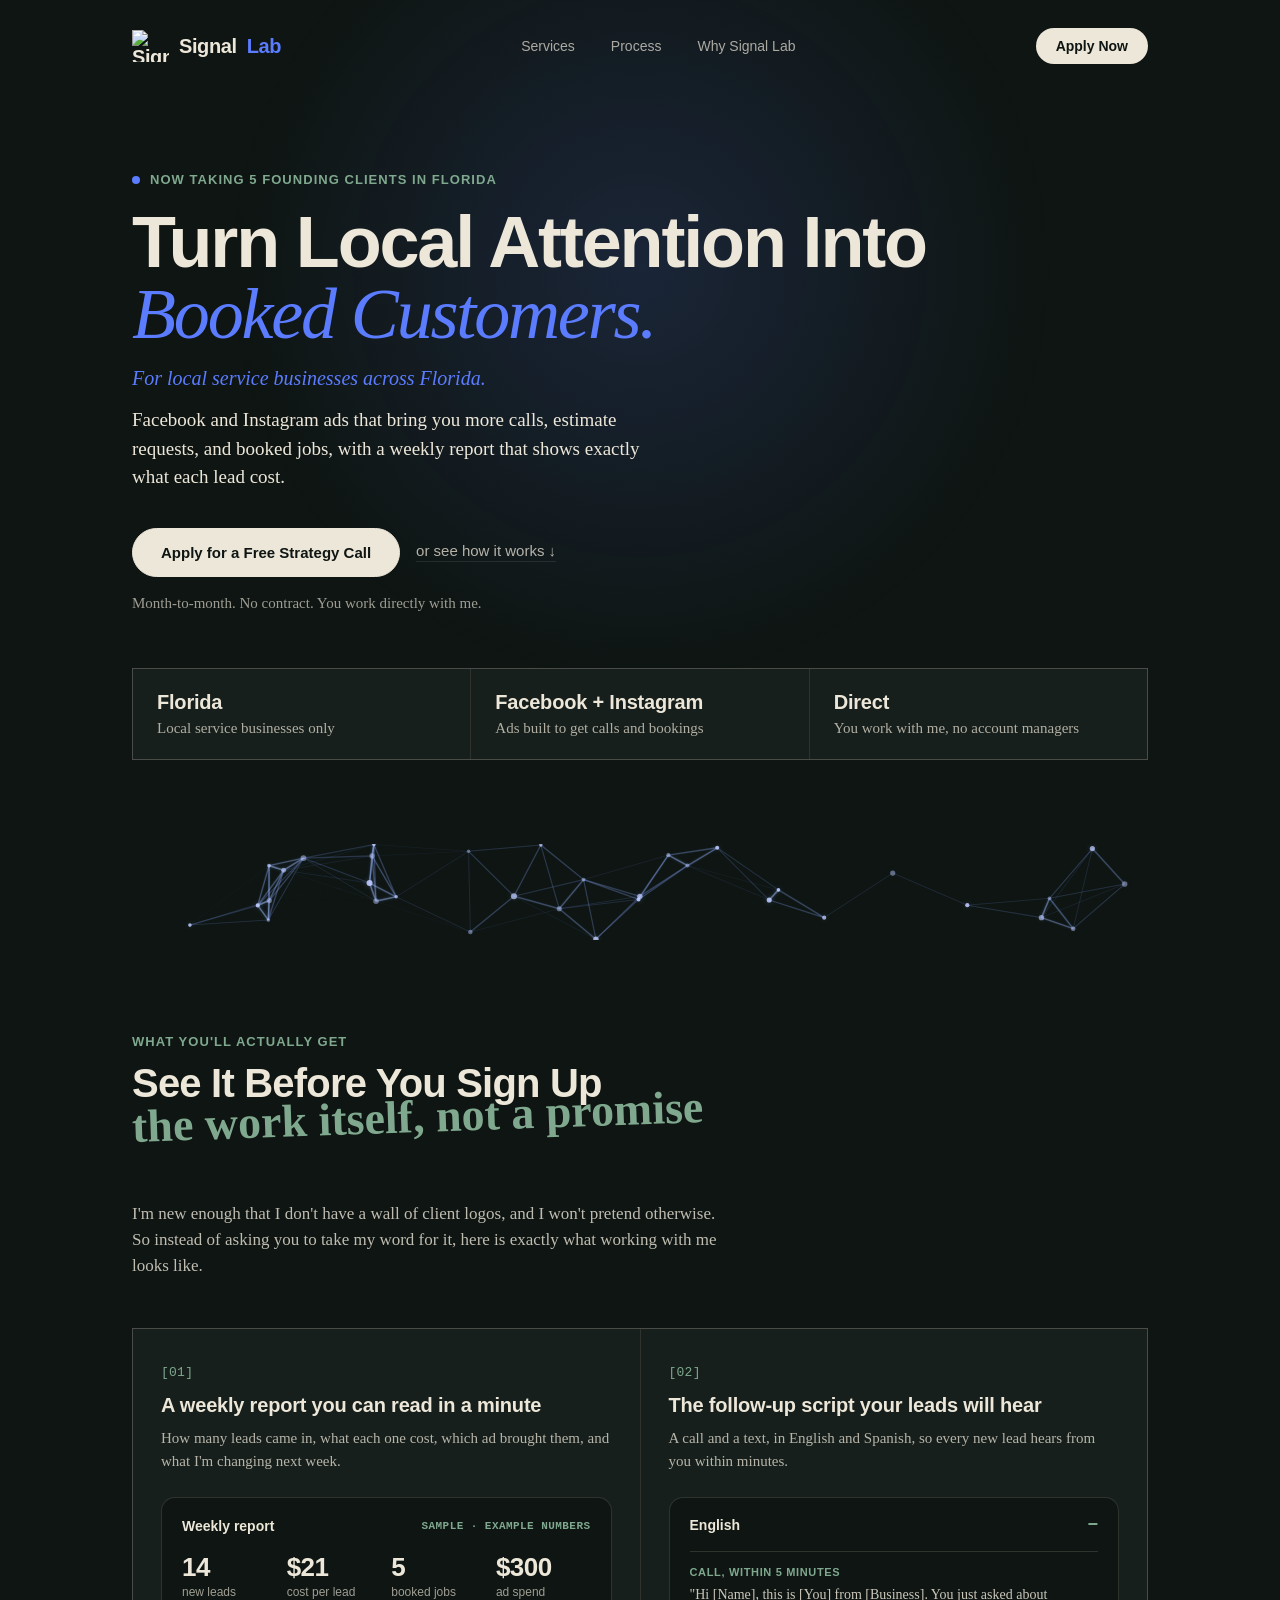
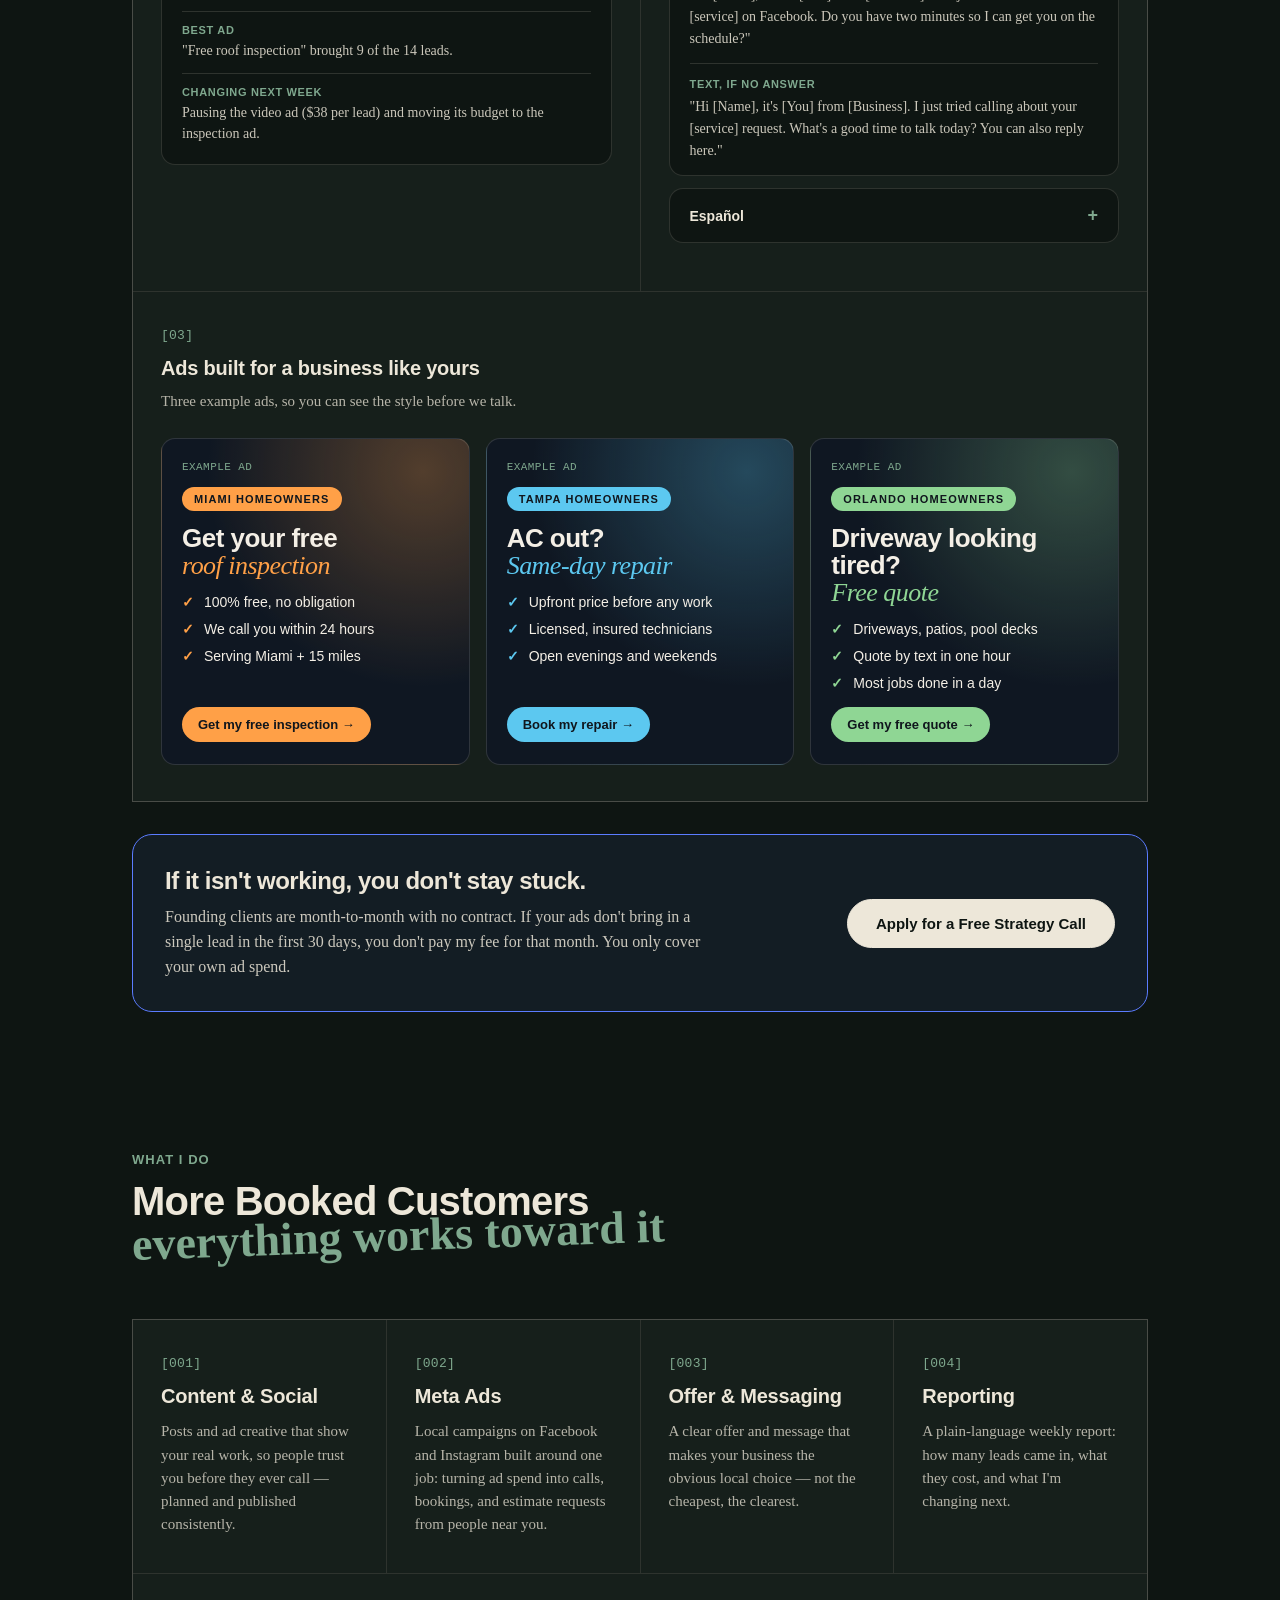
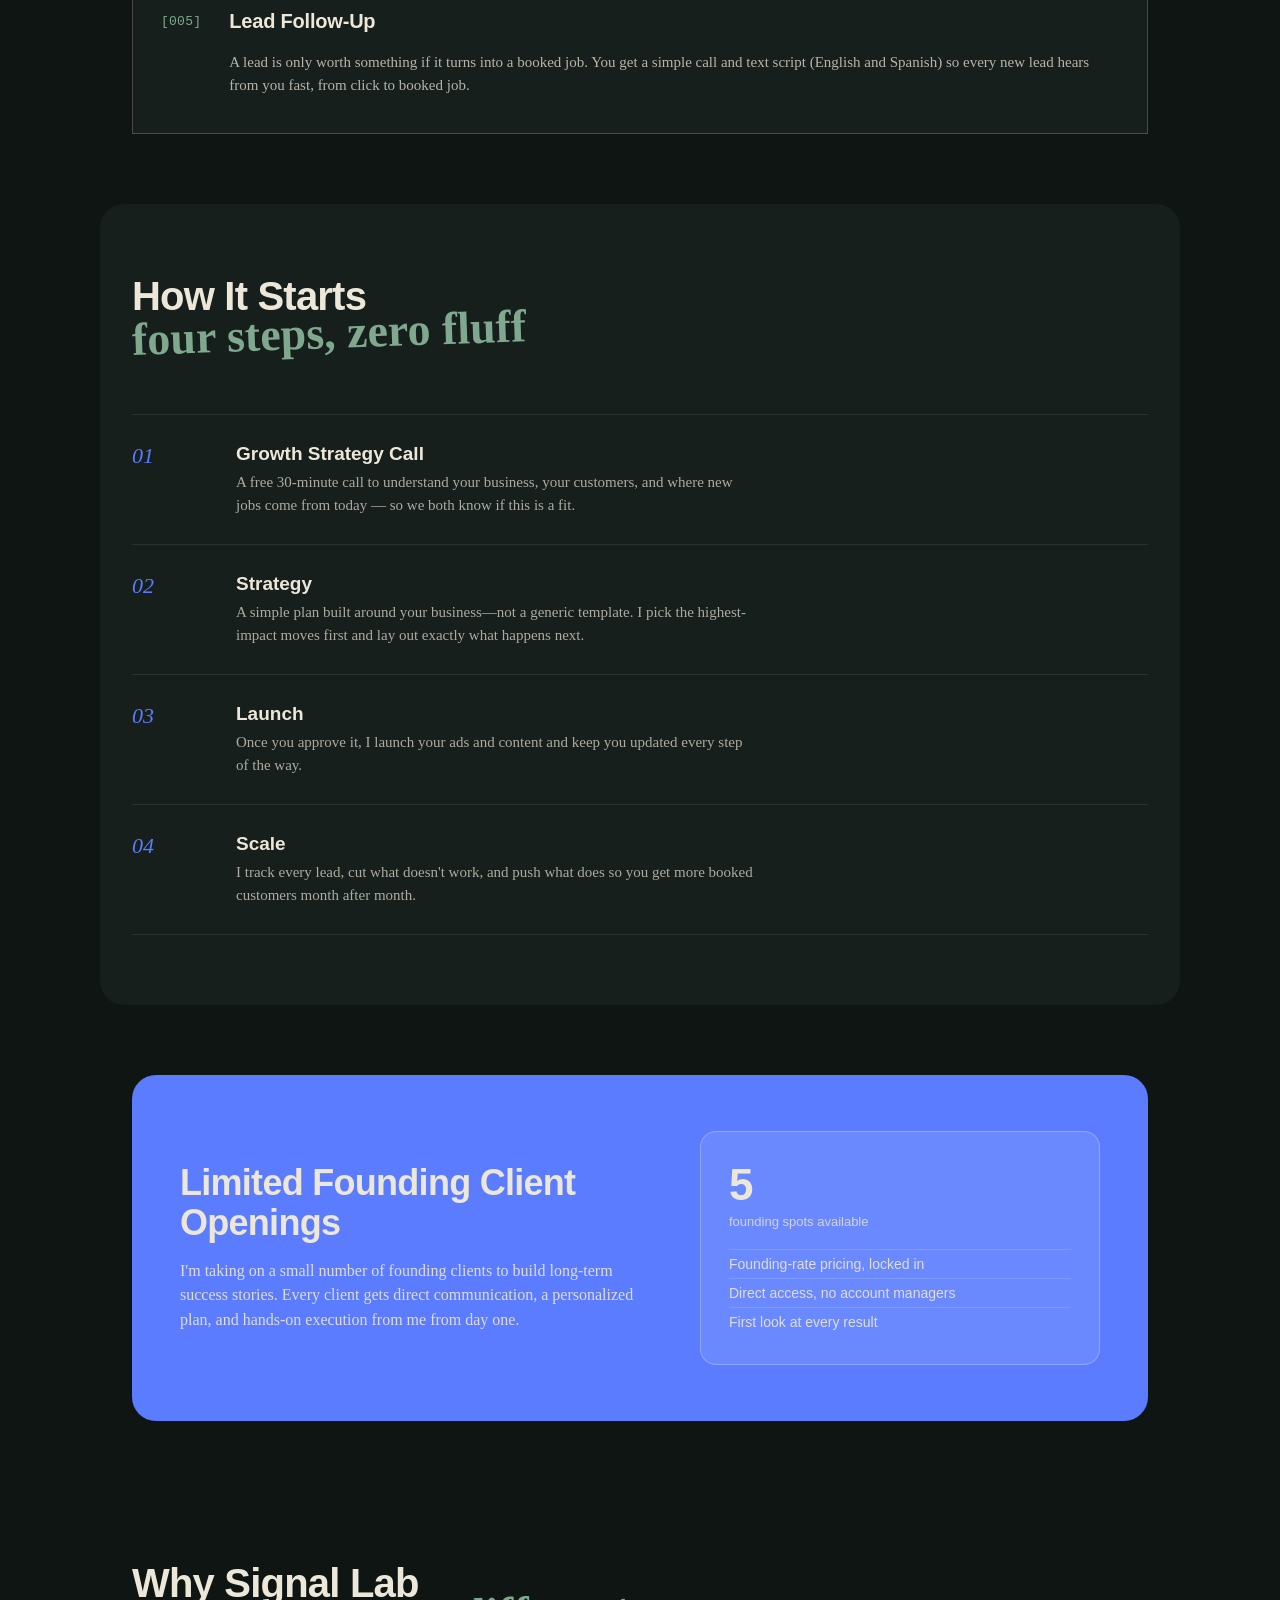
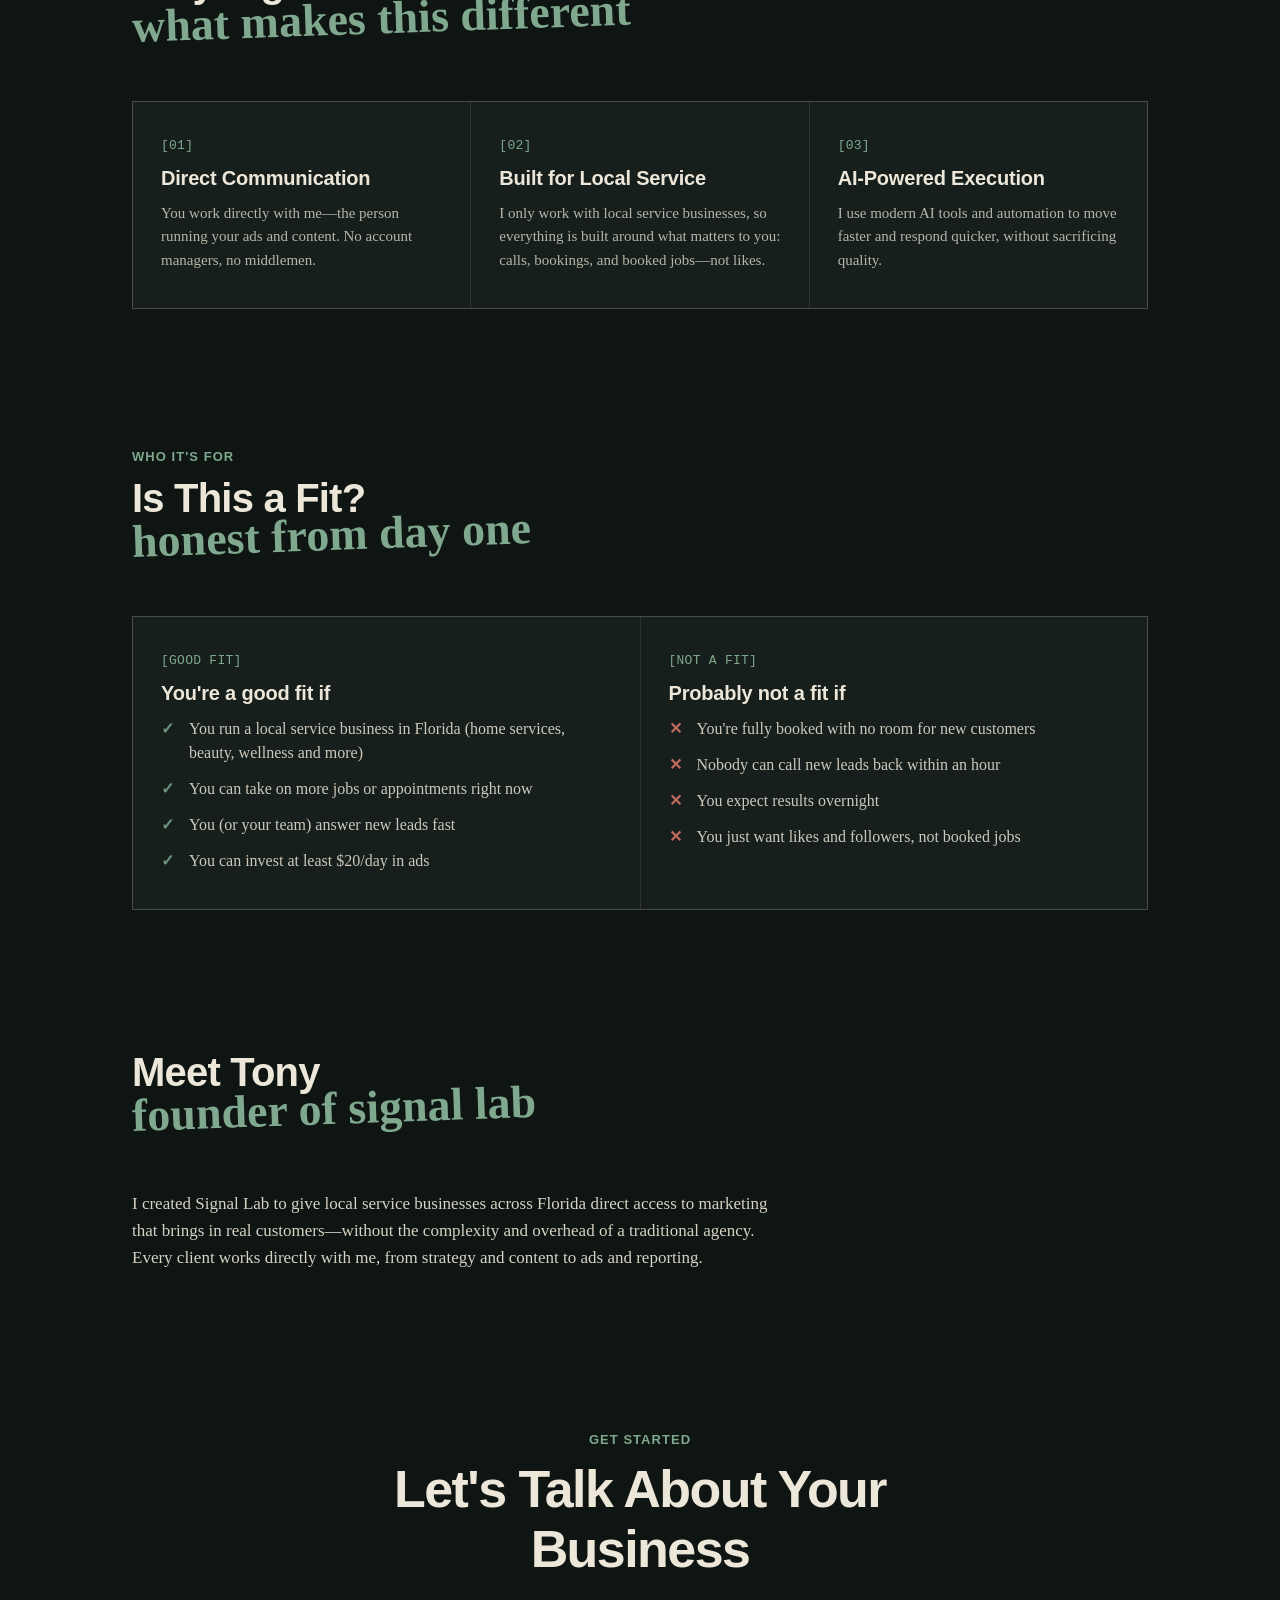
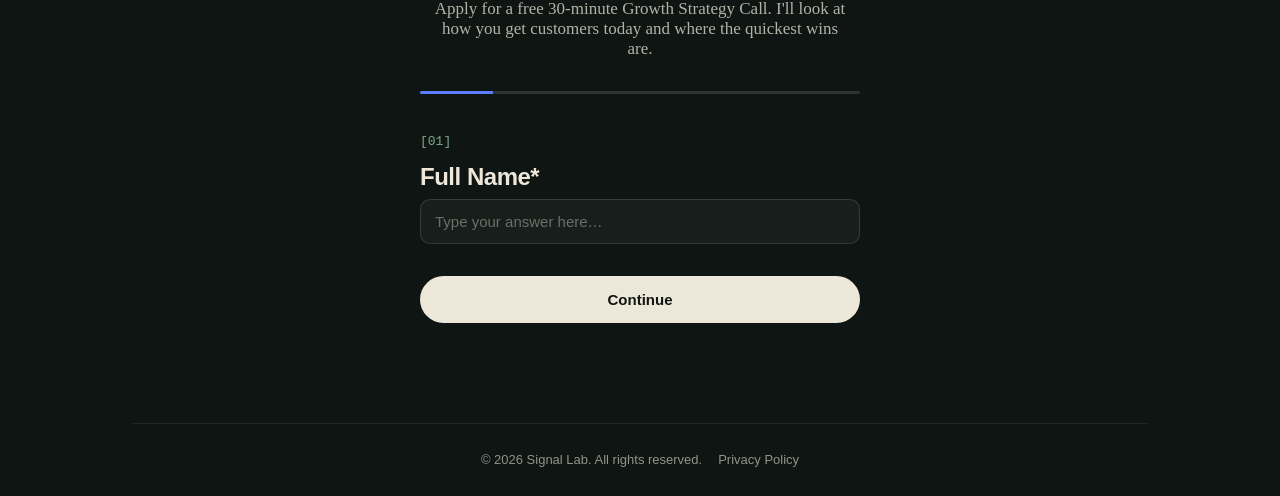
==== commit d919c827: "Restore Nov 9 homepage (3d1f39f), keeping the fixed GTM snippet" ====
--- a/index.html
+++ b/index.html
@@ -11,10 +11,10 @@
 <meta charset="UTF-8">
 <meta name="viewport" content="width=device-width, initial-scale=1.0">
 <title>Signal Lab — More Booked Customers for Florida Local Businesses</title>
-<meta name="description" content="Signal Lab helps local service businesses across Florida get more calls, bookings, and booked jobs with Meta ads, lead generation, and simple follow-up systems.">
+<meta name="description" content="I help local service businesses across Florida get more calls, bookings, and booked jobs with Meta ads, content, and simple follow-up systems.">
 <link rel="canonical" href="https://growsignallab.com/">
 <meta property="og:title" content="Signal Lab — More Booked Customers for Florida Local Businesses">
-<meta property="og:description" content="Signal Lab helps local service businesses across Florida get more calls, bookings, and booked jobs with Meta ads, lead generation, and simple follow-up systems.">
+<meta property="og:description" content="I help local service businesses across Florida get more calls, bookings, and booked jobs with Meta ads, content, and simple follow-up systems.">
 <meta property="og:image" content="https://growsignallab.com/og-image.png">
 <meta property="og:image:width" content="1200">
 <meta property="og:image:height" content="630">
@@ -23,18 +23,362 @@
 <meta property="og:type" content="website">
 <meta name="twitter:card" content="summary_large_image">
 <meta name="twitter:title" content="Signal Lab — More Booked Customers for Florida Local Businesses">
-<meta name="twitter:description" content="Signal Lab helps local service businesses across Florida get more calls, bookings, and booked jobs with Meta ads, lead generation, and simple follow-up systems.">
+<meta name="twitter:description" content="I help local service businesses across Florida get more calls, bookings, and booked jobs with Meta ads, content, and simple follow-up systems.">
 <meta name="twitter:image" content="https://growsignallab.com/og-image.png">
-<meta name="theme-color" content="#05061A">
 <link rel="icon" href="/favicon.ico" sizes="any">
-<link rel="icon" type="image/svg+xml" href="/favicon.svg">
+<link rel="icon" type="image/png" href="/logo.png">
 <link rel="apple-touch-icon" href="/apple-touch-icon.png">
-<link rel="preload" href="/fonts/syne.woff2" as="font" type="font/woff2" crossorigin>
-<link rel="preload" href="/fonts/manrope.woff2" as="font" type="font/woff2" crossorigin>
-<link rel="stylesheet" href="/css/site.css">
-<script type="application/ld+json">
-{"@context":"https://schema.org","@type":"ProfessionalService","name":"Signal Lab","url":"https://growsignallab.com/","email":"getsignallab@gmail.com","image":"https://growsignallab.com/og-image.png","description":"Paid advertising, lead generation and lead follow-up for local service businesses across Florida.","areaServed":{"@type":"State","name":"Florida"},"address":{"@type":"PostalAddress","addressLocality":"Miami","addressRegion":"FL","addressCountry":"US"},"knowsLanguage":["en","es"]}
-</script>
+<link rel="preload" href="/fonts/space-grotesk.woff2" as="font" type="font/woff2" crossorigin>
+<link rel="preload" href="/fonts/source-serif-4.woff2" as="font" type="font/woff2" crossorigin>
+<link rel="preload" href="/fonts/source-serif-4-italic.woff2" as="font" type="font/woff2" crossorigin>
+<style>
+  @font-face{font-family:'Space Grotesk';font-style:normal;font-weight:300 700;font-display:swap;src:url(/fonts/space-grotesk.woff2) format('woff2');}
+  @font-face{font-family:'Source Serif 4';font-style:normal;font-weight:200 900;font-display:swap;src:url(/fonts/source-serif-4.woff2) format('woff2');}
+  @font-face{font-family:'Source Serif 4';font-style:italic;font-weight:200 900;font-display:swap;src:url(/fonts/source-serif-4-italic.woff2) format('woff2');}
+  @font-face{font-family:'Caveat';font-style:normal;font-weight:600;font-display:swap;src:url(/fonts/caveat-600.woff2) format('woff2');}
+  @font-face{font-family:'Caveat';font-style:normal;font-weight:700;font-display:swap;src:url(/fonts/caveat-700.woff2) format('woff2');}
+</style>
+<style>
+    :root{
+    --ink:#0E1512;
+    --panel:#161F1B;
+    --paper:#0E1512;
+    --cobalt:#5B7CFF;
+    --moss:#7FA88E;
+    --charcoal:#EDE7D9;
+    --line: rgba(237,231,217,0.14);
+  }
+
+  *{margin:0;padding:0;box-sizing:border-box;}
+  html{scroll-behavior:smooth;}
+  body{
+    background:var(--ink);
+    color:var(--charcoal);
+    font-family:'Space Grotesk', sans-serif;
+    -webkit-font-smoothing:antialiased;
+  }
+  a{color:inherit;text-decoration:none;}
+
+  .wrap{max-width:1080px;margin:0 auto;padding:0 32px;}
+
+  nav{
+    display:flex;justify-content:space-between;align-items:center;
+    padding:28px 0;
+  }
+  .logo{font-weight:700;font-size:20px;letter-spacing:-0.02em;}
+  .logo span{color:var(--cobalt);}
+  .nav-links{display:flex;gap:36px;font-size:14px;font-weight:500;}
+  .nav-links a{opacity:0.7;transition:opacity .2s;}
+  .nav-links a:hover{opacity:1;}
+  .nav-cta{
+    background:var(--charcoal);color:var(--ink);
+    padding:10px 20px;border-radius:100px;font-size:14px;font-weight:600;
+  }
+
+  .hero{padding:80px 0 60px;}
+  .eyebrow{
+    font-size:13px;font-weight:600;letter-spacing:0.08em;text-transform:uppercase;
+    color:var(--moss);margin-bottom:20px;display:flex;align-items:center;gap:10px;
+  }
+  .eyebrow::before{content:'';width:8px;height:8px;background:var(--cobalt);border-radius:50%;display:inline-block;}
+  h1{
+    font-size:clamp(40px,6vw,72px);
+    line-height:0.98;
+    letter-spacing:-0.03em;
+    font-weight:700;
+    max-width:820px;
+  }
+  h1 em{
+    font-family:'Source Serif 4', serif;
+    font-style:italic;
+    font-weight:400;
+    color:var(--cobalt);
+  }
+  .hero-tagline{
+    font-family:'Source Serif 4', serif;font-style:italic;font-weight:400;
+    font-size:20px;color:var(--cobalt);margin-top:18px;
+  }
+  .hero-sub{
+    margin-top:16px;font-size:19px;line-height:1.5;max-width:520px;
+    font-family:'Source Serif 4', serif;color:var(--charcoal);opacity:0.85;
+  }
+  .hero-cta{display:flex;gap:16px;margin-top:36px;flex-wrap:wrap;}
+  .btn-primary{
+    background:#1A211D;color:#fff;border:1px solid rgba(255,255,255,0.15);
+    padding:15px 28px;border-radius:100px;font-weight:600;font-size:15px;
+    display:inline-flex;align-items:center;gap:8px;
+    transition:transform .2s;
+  }
+  .btn-primary:hover{transform:translateY(-2px);}
+
+  .btn-solid{background:var(--charcoal);color:var(--ink);border-color:var(--charcoal);}
+  .hero-cta{align-items:center;}
+  .hero-link{font-size:15px;font-weight:500;opacity:.75;border-bottom:1px solid var(--line);padding-bottom:2px;}
+  .hero-link:hover{opacity:1;}
+  .hero-trust{
+    margin-top:18px;font-family:'Source Serif 4',serif;font-size:15px;color:rgba(237,231,217,.65);
+    opacity:0;transform:translateY(18px);
+    animation:heroIn .7s cubic-bezier(.16,.84,.44,1) .66s forwards;
+  }
+
+  .proof-intro{margin-top:22px;font-family:'Source Serif 4',serif;font-size:17px;line-height:1.55;opacity:.8;}
+  .proof-grid{display:grid;grid-template-columns:repeat(2,minmax(0,1fr));gap:1px;background:var(--line);border:1px solid var(--line);}
+  .proof-card{background:var(--panel);padding:36px 28px;min-width:0;}
+  .proof-wide{grid-column:1/-1;}
+  .proof-card h3{font-size:20px;font-weight:600;margin-bottom:10px;letter-spacing:-0.01em;}
+  .proof-card > p{font-size:15px;line-height:1.55;opacity:.75;font-family:'Source Serif 4',serif;margin-bottom:24px;}
+  .sample-tag{font-family:monospace;font-size:11px;letter-spacing:.04em;text-transform:uppercase;color:var(--moss);}
+
+  .report{background:var(--ink);border:1px solid var(--line);border-radius:14px;padding:20px;}
+  .report-top{display:flex;justify-content:space-between;align-items:center;gap:12px;flex-wrap:wrap;font-size:14px;font-weight:600;margin-bottom:18px;}
+  .report-stats{display:grid;grid-template-columns:repeat(4,1fr);gap:10px;margin-bottom:6px;}
+  .report-stats strong{display:block;font-size:26px;font-weight:700;letter-spacing:-0.02em;font-variant-numeric:tabular-nums;}
+  .report-stats span{display:block;font-size:12px;opacity:.65;margin-top:2px;}
+  .report-row{border-top:1px solid var(--line);padding-top:12px;margin-top:12px;}
+  .report-row span{display:block;font-size:11px;font-weight:600;letter-spacing:.06em;text-transform:uppercase;color:var(--moss);margin-bottom:4px;}
+  .report-row p{font-family:'Source Serif 4',serif;font-size:14px;line-height:1.5;opacity:.85;}
+
+  .script-box{background:var(--ink);border:1px solid var(--line);border-radius:14px;padding:0 20px;margin-bottom:12px;}
+  .script-box summary{cursor:pointer;padding:16px 0;font-size:14px;font-weight:600;list-style:none;display:flex;justify-content:space-between;align-items:center;}
+  .script-box summary::-webkit-details-marker{display:none;}
+  .script-box summary::after{content:'+';font-size:18px;color:var(--moss);}
+  .script-box[open] summary::after{content:'\2212';}
+  .script-line{border-top:1px solid var(--line);padding:14px 0;}
+  .script-line span{display:block;font-size:11px;font-weight:600;letter-spacing:.06em;text-transform:uppercase;color:var(--moss);margin-bottom:6px;}
+  .script-line p{font-family:'Source Serif 4',serif;font-size:14px;line-height:1.55;opacity:.85;}
+
+  .ads-row{display:grid;grid-template-columns:repeat(3,minmax(0,1fr));gap:16px;}
+  .ad{
+    background:radial-gradient(circle at 85% 10%, color-mix(in srgb, var(--ad) 28%, transparent) 0%, transparent 55%), #0F1722;
+    border:1px solid var(--line);border-radius:14px;padding:22px 20px;
+    display:flex;flex-direction:column;align-items:flex-start;gap:14px;
+  }
+  .ad-pill{background:var(--ad);color:#10161D;font-size:11px;font-weight:700;letter-spacing:.1em;text-transform:uppercase;padding:6px 12px;border-radius:100px;}
+  .ad-head{font-size:26px;font-weight:700;line-height:1.05;letter-spacing:-0.02em;color:#F4EFE6;}
+  .ad-head em{display:block;font-family:'Source Serif 4',serif;font-style:italic;font-weight:400;color:var(--ad);}
+  .ad ul{list-style:none;display:grid;gap:8px;font-size:14px;color:#F4EFE6;}
+  .ad li{padding-left:22px;position:relative;line-height:1.35;}
+  .ad li::before{content:'\2713';position:absolute;left:0;color:var(--ad);font-weight:700;}
+  .ad-btn{margin-top:auto;background:var(--ad);color:#10161D;font-size:13px;font-weight:700;padding:10px 16px;border-radius:100px;}
+
+  .promise{
+    margin-top:32px;border:1.5px solid var(--cobalt);border-radius:20px;padding:32px;
+    display:grid;grid-template-columns:1fr auto;gap:28px;align-items:center;
+    background:rgba(91,124,255,.08);
+  }
+  .promise h3{font-size:24px;font-weight:700;letter-spacing:-0.02em;margin-bottom:10px;}
+  .promise p{font-family:'Source Serif 4',serif;font-size:16px;line-height:1.55;opacity:.85;max-width:560px;}
+
+  @media (max-width:760px){
+    .proof-grid,.ads-row,.promise{grid-template-columns:1fr;}
+    .proof-card{padding:28px 20px;}
+    .report-stats{grid-template-columns:repeat(2,1fr);gap:14px 10px;}
+    .promise{padding:24px 20px;}
+    .promise .btn-primary{justify-content:center;}
+  }
+
+  .section{padding:70px 0;}
+  .section-head{max-width:600px;margin-bottom:48px;}
+  .section-label{
+    font-size:13px;font-weight:600;letter-spacing:0.08em;text-transform:uppercase;
+    color:var(--moss);margin-bottom:12px;
+  }
+  .section-title{font-size:clamp(28px,4vw,40px);font-weight:700;letter-spacing:-0.02em;}
+  .section-title-wrap{margin-bottom:48px;}
+  .script-accent{
+    display:block;font-family:'Caveat',cursive;font-weight:700;
+    font-size:clamp(30px,4.5vw,46px);color:var(--moss);
+    margin-top:-6px;transform:rotate(-2deg);transform-origin:left;
+  }
+  .bracket-tag{
+    font-family:monospace;font-size:13px;color:var(--moss);
+    letter-spacing:0.02em;margin-bottom:14px;display:block;
+  }
+
+  .services-grid{display:grid;gap:1px;background:var(--line);border:1px solid var(--line);}
+  .grid-4{grid-template-columns:repeat(4,1fr);}
+  .grid-3{grid-template-columns:repeat(3,1fr);}
+  .grid-2{grid-template-columns:repeat(2,1fr);}
+  .service-card.wide{grid-column:1/-1;display:grid;grid-template-columns:auto 1fr;gap:6px 28px;align-items:start;}
+  .service-card.wide .bracket-tag{grid-row:span 2;margin-top:4px;}
+  .facts{display:grid;grid-template-columns:repeat(3,1fr);gap:1px;background:var(--line);border:1px solid var(--line);margin-top:56px;}
+  .fact{background:var(--panel);padding:22px 24px;}
+  .fact strong{display:block;font-size:20px;font-weight:700;letter-spacing:-0.01em;color:var(--charcoal);}
+  .fact span{display:block;margin-top:6px;font-family:'Source Serif 4',serif;font-size:15px;opacity:.72;}
+  .fit-list{list-style:none;margin-top:6px;display:grid;gap:12px;}
+  .fit-list li{font-family:'Source Serif 4',serif;font-size:16px;line-height:1.5;opacity:.85;padding-left:28px;position:relative;}
+  .fit-list li::before{position:absolute;left:0;top:0;font-family:'Space Grotesk',sans-serif;font-weight:700;}
+  .fit-yes li::before{content:'✓';color:var(--moss);}
+  .fit-no li::before{content:'✕';color:#E07A6B;}
+  @media (max-width:760px){.facts{grid-template-columns:1fr;margin-top:40px;}.fact{padding:14px 20px;}.fact strong{font-size:17px;}.service-card.wide{grid-template-columns:1fr;}.service-card.wide .bracket-tag{grid-row:auto;}}
+  .service-card{background:var(--panel);padding:36px 28px;}
+  .service-pct{font-family:'Source Serif 4',serif;font-style:italic;font-size:15px;color:var(--cobalt);margin-bottom:16px;}
+  .service-card h3{font-size:20px;font-weight:600;margin-bottom:12px;letter-spacing:-0.01em;}
+  .service-card p{font-size:15px;line-height:1.55;opacity:0.75;font-family:'Source Serif 4',serif;}
+
+  .process{background:var(--panel);color:var(--charcoal);}
+  .process .section-label{color:#8FB39C;}
+  .process-steps{display:flex;flex-direction:column;}
+  .step{
+    display:grid;grid-template-columns:80px 1fr;gap:24px;
+    padding:28px 0;border-top:1px solid rgba(237,231,217,0.1);
+  }
+  .step:last-child{border-bottom:1px solid rgba(237,231,217,0.1);}
+  .step-num{font-family:'Source Serif 4',serif;font-style:italic;font-size:22px;color:var(--cobalt);}
+  .step h3{font-size:19px;font-weight:600;margin-bottom:6px;}
+  .step p{font-size:15px;opacity:0.7;font-family:'Source Serif 4',serif;line-height:1.5;max-width:520px;}
+
+  .founding{
+    background:var(--cobalt);color:var(--charcoal);
+    border-radius:24px;padding:56px 48px;margin:70px 0;
+    display:grid;grid-template-columns:1.2fr 1fr;gap:40px;align-items:center;
+  }
+  .founding h2{font-size:clamp(26px,3.5vw,36px);font-weight:700;letter-spacing:-0.02em;line-height:1.1;margin-bottom:16px;}
+  .founding p{font-family:'Source Serif 4',serif;font-size:16px;line-height:1.55;opacity:0.9;}
+  .founding-box{background:rgba(255,255,255,0.1);border:1px solid rgba(255,255,255,0.25);border-radius:16px;padding:28px;}
+  .founding-box .num{font-size:44px;font-weight:700;letter-spacing:-0.02em;}
+  .founding-box .label{font-size:13px;opacity:0.8;margin-top:4px;}
+  .founding-box ul{margin-top:20px;list-style:none;font-size:14px;}
+  .founding-box li{padding:6px 0;border-top:1px solid rgba(255,255,255,0.15);opacity:0.9;}
+
+  .contact{text-align:center;padding:90px 0 100px;}
+  .contact h2{font-size:clamp(32px,5vw,52px);font-weight:700;letter-spacing:-0.03em;max-width:600px;margin:0 auto 20px;}
+  .contact p{font-family:'Source Serif 4',serif;font-size:17px;opacity:0.75;max-width:420px;margin:0 auto 32px;}
+
+  .contact-form{max-width:440px;margin:0 auto;text-align:left;}
+  .form-row{margin-bottom:20px;}
+  .form-row label{display:block;font-size:13px;font-weight:600;color:var(--moss);text-transform:uppercase;letter-spacing:0.05em;margin-bottom:8px;}
+  .form-row input,.form-row select{
+    width:100%;background:var(--panel);border:1.5px solid var(--line);border-radius:10px;
+    padding:13px 14px;color:var(--charcoal);font-family:'Space Grotesk',sans-serif;font-size:15px;
+  }
+  .form-row input::placeholder{color:rgba(237,231,217,0.4);}
+  .form-row input:focus,.form-row select:focus{outline:none;border-color:var(--cobalt);}
+  .form-submit{
+    width:100%;background:var(--charcoal);color:var(--ink);border:none;
+    padding:15px 28px;border-radius:100px;font-weight:600;font-size:15px;
+    font-family:'Space Grotesk',sans-serif;cursor:pointer;margin-top:8px;
+  }
+  .form-note{font-size:13px;opacity:0.55;text-align:center;margin-top:16px;font-family:'Source Serif 4',serif;}
+
+  .thank-you{display:none;max-width:560px;margin:0 auto;text-align:center;}
+  .thank-you.show{display:block;}
+  .thank-you-headline{
+    font-size:clamp(34px,5.5vw,56px);font-weight:700;letter-spacing:-0.02em;
+    margin-bottom:18px;
+  }
+  .thank-you-headline em{
+    font-family:'Source Serif 4',serif;font-style:italic;font-weight:400;color:var(--cobalt);
+  }
+  .thank-you-sub{font-family:'Source Serif 4',serif;font-size:17px;opacity:0.75;line-height:1.5;max-width:460px;margin:0 auto;}
+  .resource-box{
+    margin-top:32px;border:1.5px solid var(--line);border-radius:16px;padding:24px;text-align:left;
+  }
+  .resource-box .bracket-tag{margin-bottom:10px;}
+  .resource-box h4{font-size:17px;font-weight:600;margin-bottom:8px;}
+  .resource-box p{font-family:'Source Serif 4',serif;font-size:14px;opacity:0.75;line-height:1.5;margin:0;}
+
+  .wizard-progress{max-width:440px;margin:0 auto 40px;height:3px;background:var(--line);border-radius:2px;overflow:hidden;}
+  .wizard-progress-fill{height:100%;background:var(--cobalt);width:16.6%;transition:width .3s ease;}
+  .wizard-step{display:none;max-width:440px;margin:0 auto;text-align:left;}
+  .wizard-step.active{display:block;}
+  .wizard-step .step-tag{font-family:monospace;font-size:13px;color:var(--moss);margin-bottom:14px;display:block;}
+  .wizard-step h3{font-size:24px;font-weight:700;letter-spacing:-0.02em;margin-bottom:8px;}
+  .wizard-step .step-help{font-family:'Source Serif 4',serif;font-size:14px;opacity:0.6;margin-bottom:24px;}
+  .choice-btn{
+    display:block;width:100%;text-align:left;background:var(--panel);
+    border:1.5px solid var(--line);border-radius:12px;padding:16px 18px;
+    color:var(--charcoal);font-family:'Space Grotesk',sans-serif;font-size:15px;
+    cursor:pointer;margin-bottom:12px;transition:border-color .15s;
+  }
+  .choice-btn:hover,.choice-btn.selected{border-color:var(--cobalt);}
+  .wizard-nav{display:flex;gap:12px;margin-top:24px;}
+  .wizard-back{
+    background:none;border:1.5px solid var(--line);color:var(--charcoal);
+    padding:14px 22px;border-radius:100px;font-weight:600;font-size:14px;
+    font-family:'Space Grotesk',sans-serif;cursor:pointer;
+  }
+  .wizard-next{flex:1;}
+
+  footer{border-top:1px solid var(--line);padding:28px 0;display:flex;justify-content:space-between;font-size:13px;opacity:0.6;}
+
+  @media (max-width:760px){
+    .services-grid{grid-template-columns:1fr !important;}
+    .founding{grid-template-columns:1fr;padding:36px 28px;}
+    .nav-links{display:none;}
+    .step{grid-template-columns:50px 1fr;}
+    nav{padding:20px 0;}
+    .logo{font-size:16px;gap:6px !important;}
+    .logo img{height:24px !important;}
+    .nav-cta{padding:8px 14px;font-size:12px;white-space:nowrap;}
+  }
+
+  @media (max-width:420px){
+    .nav-cta{padding:7px 10px;font-size:11px;}
+  }
+
+  .ambient-glow{
+    position:fixed;top:-20%;left:50%;width:900px;height:900px;
+    transform:translateX(-50%);
+    background:radial-gradient(circle, rgba(91,124,255,0.16) 0%, rgba(91,124,255,0) 65%);
+    pointer-events:none;z-index:0;
+    animation:drift 16s ease-in-out infinite alternate;
+  }
+  @keyframes drift{
+    0%{transform:translate(-54%,0) scale(1);}
+    100%{transform:translate(-46%,4%) scale(1.08);}
+  }
+  .wrap, nav, footer{position:relative;z-index:1;}
+
+  .eyebrow, h1, .hero-tagline, .hero-sub, .hero-cta{
+    opacity:0;transform:translateY(18px);
+    animation:heroIn .7s cubic-bezier(.16,.84,.44,1) forwards;
+  }
+  .eyebrow{animation-delay:.05s;}
+  h1{animation-delay:.15s;}
+  .hero-tagline{animation-delay:.32s;}
+  .hero-sub{animation-delay:.44s;}
+  .hero-cta{animation-delay:.56s;}
+  @keyframes heroIn{to{opacity:1;transform:translateY(0);}}
+
+  .eyebrow::before{animation:pulseDot 2s ease-in-out infinite;}
+  @keyframes pulseDot{
+    0%,100%{box-shadow:0 0 0 0 rgba(91,124,255,0.5);}
+    50%{box-shadow:0 0 0 6px rgba(91,124,255,0);}
+  }
+
+  .signal-network{
+    width:100%;height:96px;display:block;margin:24px 0;
+  }
+  @media (max-width:760px){
+    .signal-network{height:72px;}
+  }
+
+  .reveal{opacity:0;transform:translateY(26px);transition:opacity .7s cubic-bezier(.16,.84,.44,1), transform .7s cubic-bezier(.16,.84,.44,1);}
+  .reveal.in-view{opacity:1;transform:translateY(0);}
+
+  .service-card{transition:transform .3s ease, background .3s ease;}
+  .service-card:hover{transform:translateY(-6px);background:#1B2621;}
+  .step{transition:padding-left .3s ease;}
+  .step:hover{padding-left:8px;}
+  .step:hover .step-num{color:#7d97ff;}
+  .step-num{transition:color .3s ease;}
+
+  .founding-box{transition:transform .35s ease;}
+  .founding:hover .founding-box{transform:scale(1.02);}
+
+  .nav-links a{position:relative;}
+  .nav-links a::after{
+    content:'';position:absolute;left:0;bottom:-4px;width:0;height:1px;
+    background:var(--charcoal);transition:width .25s ease;
+  }
+  .nav-links a:hover::after{width:100%;}
+
+  @media (prefers-reduced-motion: reduce){
+    *{animation-duration:.01ms !important;animation-iteration-count:1 !important;transition-duration:.01ms !important;}
+    .ambient-glow{display:none;}
+  }
+</style>
 <!-- Meta Pixel Code -->
 <script>
 !function(f,b,e,v,n,t,s)
@@ -52,446 +396,746 @@
 src="https://www.facebook.com/tr?id=1598768665331540&ev=PageView&noscript=1"
 /></noscript>
 <!-- End Meta Pixel Code -->
-<script src="/js/site.js" defer></script>
-<script src="/js/scene.js" defer></script>
 </head>
 <body>
-<!-- Google Tag Manager (noscript) -->
-<noscript><iframe src="https://www.googletagmanager.com/ns.html?id=GTM-K8LWNW3B" height="0" width="0" style="display:none;visibility:hidden"></iframe></noscript>
-<!-- End Google Tag Manager (noscript) -->
-
-<svg width="0" height="0" class="visually-hidden" aria-hidden="true">
-  <symbol id="arrow" viewBox="0 0 21 14"><path d="M0 7h19M13 1l6 6-6 6" fill="none" stroke="currentColor" stroke-width="1.5"/></symbol>
-</svg>
-
-<a class="skip-link" href="#main">Skip to content</a>
-
-<header class="site-header site-header--over">
-  <div class="wrap">
-    <a href="/" class="wordmark" aria-label="Signal Lab home">Signal<em>Lab</em></a>
-    <button type="button" class="nav-toggle" id="navToggle" aria-expanded="false" aria-controls="siteNav">Menu</button>
-    <nav class="nav" id="siteNav" aria-label="Main">
-      <div class="nav-links">
-        <a href="#services">Services</a>
-        <a href="#process">Approach</a>
-        <a href="#proof">Work</a>
-        <a href="#why">Why Signal Lab</a>
-        <a href="#about">Founder</a>
-      </div>
-      <a href="#contact" class="nav-cta">Schedule a strategy call</a>
-    </nav>
-  </div>
-</header>
-
-<main id="main">
-
-  <!-- Hero -->
+
+<div class="ambient-glow"></div>
+
+<div class="wrap">
+  <nav>
+    <div class="logo" style="display:flex;align-items:center;gap:10px;"><img src="/logo-sm.webp" alt="Signal Lab" width="37" height="32" style="height:32px;width:auto;">Signal<span>Lab</span></div>
+    <div class="nav-links">
+      <a href="#services">Services</a>
+      <a href="#process">Process</a>
+      <a href="#why">Why Signal Lab</a>
+    </div>
+    <a href="#contact" class="nav-cta">Apply Now</a>
+  </nav>
+
+  <main>
   <section class="hero">
-    <div class="wrap">
-      <div class="hero-copy">
-        <p class="hero-kicker">Paid advertising and lead generation in Florida</p>
-        <h1 class="display">Growth should be <span class="signal-word">intentional.</span></h1>
-        <p class="lede">We help local service businesses across Florida turn paid advertising into measurable customer growth: more calls, estimate requests and booked jobs.</p>
-        <div class="hero-actions">
-          <a href="#contact" class="btn">Schedule a strategy call</a>
-          <p class="fine">Month-to-month. No contract. No leads in your first 30 days? You don't pay our fee.</p>
+    <div class="eyebrow">Now taking 5 founding clients in Florida</div>
+    <h1>Turn Local Attention Into<br><em>Booked Customers.</em></h1>
+    <p class="hero-tagline">For local service businesses across Florida.</p>
+    <p class="hero-sub">Facebook and Instagram ads that bring you more calls, estimate requests, and booked jobs, with a weekly report that shows exactly what each lead cost.</p>
+    <div class="hero-cta">
+      <a href="#contact" class="btn-primary btn-solid">Apply for a Free Strategy Call</a>
+      <a href="#proof" class="hero-link">or see how it works &darr;</a>
+    </div>
+    <p class="hero-trust">Month-to-month. No contract. You work directly with me.</p>
+    <div class="facts" aria-label="Signal Lab at a glance">
+      <div class="fact"><strong>Florida</strong><span>Local service businesses only</span></div>
+      <div class="fact"><strong>Facebook + Instagram</strong><span>Ads built to get calls and bookings</span></div>
+      <div class="fact"><strong>Direct</strong><span>You work with me, no account managers</span></div>
+    </div>
+  </section>
+
+  <canvas class="signal-network" id="signalNetwork" aria-hidden="true"></canvas>
+
+  <section class="section" id="proof">
+    <div class="section-head">
+      <div class="section-label">What you'll actually get</div>
+      <div class="section-title-wrap">
+        <h2 class="section-title">See It Before You Sign Up</h2>
+        <span class="script-accent">the work itself, not a promise</span>
+      </div>
+      <p class="proof-intro">I'm new enough that I don't have a wall of client logos, and I won't pretend otherwise. So instead of asking you to take my word for it, here is exactly what working with me looks like.</p>
+    </div>
+
+    <div class="proof-grid">
+      <div class="proof-card">
+        <span class="bracket-tag">[01]</span>
+        <h3>A weekly report you can read in a minute</h3>
+        <p>How many leads came in, what each one cost, which ad brought them, and what I'm changing next week.</p>
+        <div class="report" role="img" aria-label="Sample weekly report with example numbers: 14 leads, 21 dollars per lead, 5 booked jobs, 300 dollars ad spend">
+          <div class="report-top"><span>Weekly report</span><span class="sample-tag">Sample &middot; example numbers</span></div>
+          <div class="report-stats">
+            <div><strong>14</strong><span>new leads</span></div>
+            <div><strong>$21</strong><span>cost per lead</span></div>
+            <div><strong>5</strong><span>booked jobs</span></div>
+            <div><strong>$300</strong><span>ad spend</span></div>
+          </div>
+          <div class="report-row"><span>Best ad</span><p>"Free roof inspection" brought 9 of the 14 leads.</p></div>
+          <div class="report-row"><span>Changing next week</span><p>Pausing the video ad ($38 per lead) and moving its budget to the inspection ad.</p></div>
         </div>
       </div>
-    </div>
-    <div class="hero-stage" data-scene aria-hidden="true">
-      <canvas class="hero-canvas"></canvas>
-      <picture>
-        <source media="(max-width:760px)" srcset="/img/hero-still-mobile.webp">
-        <img class="hero-still" src="/img/hero-still-desktop.webp" alt="" loading="lazy" decoding="async">
-      </picture>
-    </div>
-    <div class="wrap">
-      <dl class="hero-facts">
-        <div><dt>Region</dt><dd>Florida, local service businesses only</dd></div>
-        <div><dt>Channels</dt><dd>Facebook and Instagram advertising</dd></div>
-        <div><dt>Follow-up</dt><dd>English and Spanish</dd></div>
-        <div><dt>Contact</dt><dd>Direct with the founder</dd></div>
-      </dl>
-    </div>
-  </section>
-
-  <!-- 01 Services -->
-  <section class="section" id="services">
-    <div class="wrap">
-      <div class="sec-head label"><span>01</span><span>Services</span><span>What we do</span></div>
-      <div class="grid">
-        <h2 class="h2 services-intro reveal">Four disciplines, one outcome: <em>more booked customers.</em></h2>
-      </div>
-      <div class="reveal">
-        <article class="service">
-          <span class="label">01</span>
-          <h3 class="h3">Paid Advertising</h3>
-          <p>Local campaigns on Facebook and Instagram built around one job: turning ad spend into calls, bookings and estimate requests from people near you.</p>
-        </article>
-        <article class="service">
-          <span class="label">02</span>
-          <h3 class="h3">Lead Generation</h3>
-          <p>A clear offer and message that makes your business the obvious local choice. Not the cheapest, the clearest, so interest turns into an enquiry.</p>
-        </article>
-        <article class="service">
-          <span class="label">03</span>
-          <h3 class="h3">Creative Strategy</h3>
-          <p>Ad creative and content that show your real work, so people trust you before they ever call. Planned and published consistently.</p>
-        </article>
-        <article class="service">
-          <span class="label">04</span>
-          <h3 class="h3">Lead Follow-up</h3>
-          <p>A lead is only worth something once it becomes a booked job. You get a simple call and text script, in English and Spanish, so every new lead hears from you fast.</p>
-        </article>
-      </div>
-    </div>
-  </section>
-
-  <!-- 02 Approach -->
-  <section class="section inverse" id="process">
-    <div class="wrap">
-      <div class="sec-head label"><span>02</span><span>Our approach</span><span>Four steps</span></div>
-      <div class="grid">
-        <h2 class="h2 approach-title reveal">A considered process, <em>from first call to weekly report.</em></h2>
-      </div>
-      <ol class="steps reveal">
-        <li class="step">
-          <span class="step-num" aria-hidden="true">1</span>
-          <h3 class="h3">Understand</h3>
-          <p>A free 30-minute strategy call to understand your business, your customers and where new jobs come from today, so we both know if this is a fit.</p>
-        </li>
-        <li class="step">
-          <span class="step-num" aria-hidden="true">2</span>
-          <h3 class="h3">Strategize</h3>
-          <p>A simple plan built around your business, not a generic template. The highest-impact moves come first, with exactly what happens next laid out.</p>
-        </li>
-        <li class="step">
-          <span class="step-num" aria-hidden="true">3</span>
-          <h3 class="h3">Launch</h3>
-          <p>Once you approve the plan, your ads and creative go live, and you are kept updated at every step.</p>
-        </li>
-        <li class="step">
-          <span class="step-num" aria-hidden="true">4</span>
-          <h3 class="h3">Optimize</h3>
-          <p>Every lead is tracked. What doesn't work is cut and what does gets more budget, month after month.</p>
-        </li>
-      </ol>
-      <div class="approach-cta">
-        <a href="#contact" class="btn"><span>Schedule a strategy call</span><svg class="arrow" aria-hidden="true"><use href="#arrow"/></svg></a>
-        <span class="fine">Step one is free and takes 30 minutes.</span>
-      </div>
-    </div>
-  </section>
-
-  <!-- 03 Work -->
-  <section class="section" id="proof">
-    <div class="wrap">
-      <div class="sec-head label"><span>03</span><span>Creative portfolio</span><span>Demonstration concepts</span></div>
-      <div class="grid">
-        <h2 class="h2 work-intro reveal">See the work <em>before you sign up.</em></h2>
-        <p class="work-note reveal">Signal Lab is a new studio and will not pretend otherwise. Everything in this section is a demonstration concept made to show the standard of work. None of it is client work, and the numbers are examples.</p>
-      </div>
-
-      <div class="concepts">
-        <figure class="concept concept--a reveal">
-          <div class="ad-feed">
-            <div class="ad-top"><span class="ad-avatar" aria-hidden="true">R</span><div><strong>Example Roofing Co.</strong><small>Sponsored</small></div></div>
-            <p class="ad-copy">Not sure how your roof is holding up? Book a free inspection. No obligation, and we call you within 24 hours.</p>
-            <div class="ad-creative ad-creative--ink">
-              <span class="ad-kicker">Miami homeowners</span>
-              <p class="ad-headline">Get your free <em>roof inspection.</em></p>
-              <ul class="ad-points"><li>100% free, no obligation</li><li>We call you within 24 hours</li><li>Serving Miami + 15 miles</li></ul>
-            </div>
-            <div class="ad-bar"><div><small>Form on Facebook</small><strong>Free roof inspection</strong></div><span class="ad-cta">Get quote</span></div>
+
+      <div class="proof-card">
+        <span class="bracket-tag">[02]</span>
+        <h3>The follow-up script your leads will hear</h3>
+        <p>A call and a text, in English and Spanish, so every new lead hears from you within minutes.</p>
+        <details class="script-box" open>
+          <summary>English</summary>
+          <div class="script-line"><span>Call, within 5 minutes</span><p>"Hi [Name], this is [You] from [Business]. You just asked about [service] on Facebook. Do you have two minutes so I can get you on the schedule?"</p></div>
+          <div class="script-line"><span>Text, if no answer</span><p>"Hi [Name], it's [You] from [Business]. I just tried calling about your [service] request. What's a good time to talk today? You can also reply here."</p></div>
+        </details>
+        <details class="script-box">
+          <summary>Espa&ntilde;ol</summary>
+          <div class="script-line"><span>Llamada, en menos de 5 minutos</span><p>"Hola [Nombre], le habla [Usted] de [Negocio]. Acaba de pedir informaci&oacute;n sobre [servicio] en Facebook. &iquest;Tiene dos minutos para agendar su cita?"</p></div>
+          <div class="script-line"><span>Mensaje, si no contesta</span><p>"Hola [Nombre], soy [Usted] de [Negocio]. Le acabo de llamar por su solicitud de [servicio]. &iquest;A qu&eacute; hora le puedo llamar hoy? Tambi&eacute;n puede responder por aqu&iacute;."</p></div>
+        </details>
+      </div>
+
+      <div class="proof-card proof-wide">
+        <span class="bracket-tag">[03]</span>
+        <h3>Ads built for a business like yours</h3>
+        <p>Three example ads, so you can see the style before we talk.</p>
+        <div class="ads-row">
+          <div class="ad" style="--ad:#FFA047;">
+            <span class="sample-tag">Example ad</span>
+            <span class="ad-pill">Miami homeowners</span>
+            <div class="ad-head">Get your free <em>roof inspection</em></div>
+            <ul><li>100% free, no obligation</li><li>We call you within 24 hours</li><li>Serving Miami + 15 miles</li></ul>
+            <span class="ad-btn">Get my free inspection &rarr;</span>
           </div>
-          <figcaption><strong>Concept 01. Roofing, Miami</strong><span>Feed placement</span></figcaption>
-        </figure>
-
-        <figure class="concept concept--b reveal">
-          <div class="ad-story">
-            <div class="ad-story-progress"></div>
-            <div class="ad-top"><span class="ad-avatar" aria-hidden="true">A</span><div><strong>Example Air</strong><small>Sponsored</small></div></div>
-            <div class="ad-story-body">
-              <span class="ad-kicker">Tampa homeowners</span>
-              <p class="ad-headline">AC out? <em>Same-day repair.</em></p>
-              <ul class="ad-points"><li>Upfront price before any work</li><li>Licensed, insured technicians</li><li>Open evenings and weekends</li></ul>
-            </div>
-            <span class="ad-story-cta">Book my repair</span>
+          <div class="ad" style="--ad:#5CC8F0;">
+            <span class="sample-tag">Example ad</span>
+            <span class="ad-pill">Tampa homeowners</span>
+            <div class="ad-head">AC out? <em>Same-day repair</em></div>
+            <ul><li>Upfront price before any work</li><li>Licensed, insured technicians</li><li>Open evenings and weekends</li></ul>
+            <span class="ad-btn">Book my repair &rarr;</span>
           </div>
-          <figcaption><strong>Concept 02. Air conditioning, Tampa</strong><span>Story</span></figcaption>
-        </figure>
-
-        <figure class="concept concept--c reveal">
-          <div class="ad-feed">
-            <div class="ad-top"><span class="ad-avatar ad-avatar--sage" aria-hidden="true">P</span><div><strong>Example Pressure Washing</strong><small>Sponsored</small></div></div>
-            <p class="ad-copy">Driveways, patios and pool decks. Send a photo and get a quote by text within the hour.</p>
-            <div class="ad-creative ad-creative--stone">
-              <span class="ad-kicker">Orlando homeowners</span>
-              <p class="ad-headline">Driveway looking tired? <em>Free quote.</em></p>
-              <ul class="ad-points"><li>Driveways, patios, pool decks</li><li>Quote by text in one hour</li><li>Most jobs done in a day</li></ul>
-            </div>
-            <div class="ad-bar"><div><small>Form on Facebook</small><strong>Get a free quote</strong></div><span class="ad-cta">Get quote</span></div>
-          </div>
-          <figcaption><strong>Concept 03. Pressure washing, Orlando</strong><span>Feed placement</span></figcaption>
-        </figure>
-      </div>
-
-      <div class="sample">
-        <div class="sample-text reveal">
-          <span class="label">Sample document</span>
-          <h3 class="h3">A weekly report you can read in a minute.</h3>
-          <p class="muted">How many leads came in, what each one cost, which ad brought them, and what changes next week.</p>
-        </div>
-        <div class="report reveal" role="group" aria-label="Sample weekly report with example numbers">
-          <div class="report-top label"><span>Weekly report</span><span>Sample. Example numbers</span></div>
-          <dl class="report-stats">
-            <div><dt>new leads</dt><dd>14</dd></div>
-            <div><dt>cost per lead</dt><dd>$21</dd></div>
-            <div><dt>booked jobs</dt><dd>5</dd></div>
-            <div><dt>ad spend</dt><dd>$300</dd></div>
-          </dl>
-          <dl>
-            <div class="report-row"><dt>Best ad</dt><dd>“Free roof inspection” brought 9 of the 14 leads.</dd></div>
-            <div class="report-row"><dt>Changing next week</dt><dd>Pausing the video ad ($38 per lead) and moving its budget to the inspection ad.</dd></div>
-          </dl>
-        </div>
-      </div>
-    </div>
-  </section>
-
-  <!-- 04 Follow-up -->
-  <section class="section--tight" id="follow-up">
-    <div class="wrap">
-      <div class="sec-head label"><span>04</span><span>Lead follow-up</span><span>English / Español</span></div>
-      <div class="grid">
-        <div class="followup-title reveal">
-          <h2 class="h2">Every lead hears from you within minutes, <em>in their language.</em></h2>
-          <p class="lede muted">The follow-up script your leads will hear: a call and a text, in English and Spanish.</p>
-        </div>
-      </div>
-      <div class="scripts reveal">
-        <div class="script">
-          <h3 class="h3">English</h3>
-          <div class="script-line"><span class="label">Call, within 5 minutes</span><p>“Hi [Name], this is [You] from [Business]. You just asked about [service] on Facebook. Do you have two minutes so I can get you on the schedule?”</p></div>
-          <div class="script-line"><span class="label">Text, if no answer</span><p>“Hi [Name], it's [You] from [Business]. I just tried calling about your [service] request. What's a good time to talk today? You can also reply here.”</p></div>
-        </div>
-        <div class="script" lang="es">
-          <h3 class="h3">Español</h3>
-          <div class="script-line"><span class="label">Llamada, en menos de 5 minutos</span><p>“Hola [Nombre], le habla [Usted] de [Negocio]. Acaba de pedir información sobre [servicio] en Facebook. ¿Tiene dos minutos para agendar su cita?”</p></div>
-          <div class="script-line"><span class="label">Mensaje, si no contesta</span><p>“Hola [Nombre], soy [Usted] de [Negocio]. Le acabo de llamar por su solicitud de [servicio]. ¿A qué hora le puedo llamar hoy? También puede responder por aquí.”</p></div>
-        </div>
-      </div>
-    </div>
-  </section>
-
-  <!-- Guarantee -->
-  <section class="guarantee" aria-labelledby="guarantee-title">
-    <div class="wrap grid">
-      <span class="label">The guarantee</span>
-      <h2 class="statement" id="guarantee-title">No leads in your first 30 days? <em>You don't pay our fee.</em></h2>
-      <div class="guarantee-body">
-        <p>Month-to-month, with no contract. If your ads don't bring in a single lead in the first 30 days, you don't pay the Signal Lab fee for that month. You only cover your own ad spend.</p>
-        <a href="#contact" class="link">Schedule a strategy call</a>
-      </div>
-    </div>
-  </section>
-
-  <!-- 05 Why -->
-  <section class="section" id="why">
-    <div class="wrap">
-      <div class="sec-head label"><span>05</span><span>Why Signal Lab</span><span>What makes this different</span></div>
-      <div class="grid">
-        <h2 class="h2 why-statement reveal">Small by design. <em>Accountable by default.</em></h2>
-        <ol class="why-list reveal">
-          <li class="why-item"><span class="label">01</span><div><h3 class="h3">Direct communication</h3><p>You work directly with the founder, the person planning, running and reporting on your campaigns. No account managers, no middlemen.</p></div></li>
-          <li class="why-item"><span class="label">02</span><div><h3 class="h3">Weekly reporting</h3><p>A plain-language report every week: how many leads came in, what each one cost, and what changes next.</p></div></li>
-          <li class="why-item"><span class="label">03</span><div><h3 class="h3">English and Spanish lead follow-up</h3><p>Call and text scripts in both languages, so every new lead hears from you fast.</p></div></li>
-          <li class="why-item"><span class="label">04</span><div><h3 class="h3">Strategic advertising</h3><p>Built only for local service businesses, around what matters to you: calls, bookings and booked jobs, not likes.</p></div></li>
-          <li class="why-item"><span class="label">05</span><div><h3 class="h3">Measurable business performance</h3><p>Every lead is tracked and every decision is judged against cost per lead and booked jobs.</p></div></li>
-        </ol>
-      </div>
-    </div>
-  </section>
-
-  <!-- 06 Fit -->
-  <section class="section--tight" id="fit">
-    <div class="wrap">
-      <div class="sec-head label"><span>06</span><span>Who it's for</span><span>Honest from day one</span></div>
-      <div class="grid">
-        <h2 class="h2 fit-title reveal">Is this <em>a fit?</em></h2>
-      </div>
-      <div class="grid reveal">
-        <div class="fit-col">
-          <h3 class="h3">A good fit if</h3>
-          <ul>
-            <li>You run a local service business in Florida (home services, beauty, wellness and more)</li>
-            <li>You can take on more jobs or appointments right now</li>
-            <li>You, or your team, answer new leads fast</li>
-            <li>You can invest at least $20 a day in ads</li>
-          </ul>
-        </div>
-        <div class="fit-col fit-col--no">
-          <h3 class="h3">Probably not a fit if</h3>
-          <ul>
-            <li>You're fully booked with no room for new customers</li>
-            <li>Nobody can call new leads back within an hour</li>
-            <li>You expect results overnight</li>
-            <li>You want likes and followers, not booked jobs</li>
-          </ul>
-        </div>
-        <div class="fit-cta">
-          <a href="#contact" class="btn"><span>Sounds like me. Schedule a strategy call</span><svg class="arrow" aria-hidden="true"><use href="#arrow"/></svg></a>
-          <span class="fine">Month-to-month. No contract.</span>
-        </div>
-      </div>
-    </div>
-  </section>
-
-  <!-- 07 Founder -->
-  <section class="section" id="about">
-    <div class="wrap">
-      <div class="sec-head label"><span>07</span><span>Founder</span><span>Miami, Florida</span></div>
-      <div class="grid">
-        <div class="founder-portrait reveal">
-          <!-- TEMPORARY PLACEHOLDER: replace with the founder portrait (4:5, at least 1200px wide). -->
-          <div class="placeholder" role="img" aria-label="Placeholder for the founder portrait"><span class="label">Portrait placeholder. Photo to be supplied</span></div>
-        </div>
-        <div class="founder-body reveal">
-          <span class="label">A note from the founder</span>
-          <blockquote class="founder-quote">“I created Signal Lab to give local service businesses across Florida direct access to marketing that brings in real customers, without the complexity and overhead of a traditional agency. Every client works directly with me, from strategy and creative to ads and reporting.”</blockquote>
-          <p class="founder-name"><span>Tony Guerrero</span><span class="muted">Founder, Signal Lab</span></p>
-          <!-- TEMPORARY PLACEHOLDER: remove once the biography is supplied. -->
-          <p class="placeholder-note">Temporary placeholder. The founder's biography and background will be added here once supplied.</p>
-        </div>
-      </div>
-    </div>
-  </section>
-
-  <!-- 08 Contact -->
-  <section class="section inverse" id="contact">
-    <div class="wrap">
-      <div class="sec-head label"><span>08</span><span>Get started</span><span>Free 30-minute call</span></div>
-      <div class="grid">
-        <div class="contact-intro">
-          <h2 class="h2">Let's build something <em>that grows.</em></h2>
-          <p class="lede">Apply for a free 30-minute strategy call. We'll look at how you get customers today and where the quickest wins are.</p>
-          <p class="contact-email">Prefer email? <a class="link" href="mailto:getsignallab@gmail.com">getsignallab@gmail.com</a></p>
-        </div>
-
-        <div class="contact-panel">
-          <div id="contact-form-wrap">
-            <div class="form-head">
-              <h3 class="h3">Schedule a strategy call</h3>
-              <span class="label muted" id="wizardCount" aria-live="polite">Step 1 of 6</span>
-            </div>
-            <div class="wizard-progress" aria-hidden="true"><div class="wizard-progress-fill" id="wizardFill"></div></div>
-
-            <form id="leadForm" action="https://formspree.io/f/xbdneall" method="POST" novalidate>
-              <input type="text" name="_gotcha" class="hp" tabindex="-1" autocomplete="off" aria-hidden="true">
-
-              <div class="wizard-step active" data-step="1">
-                <h4 id="q-name" tabindex="-1">Your full name</h4>
-                <div class="form-row">
-                  <input type="text" id="f-name" name="name" autocomplete="name" placeholder="Type your answer here…" aria-labelledby="q-name" required>
-                </div>
-                <div class="wizard-nav"><button type="button" class="btn wizard-next" data-next><span>Continue</span><svg class="arrow" aria-hidden="true"><use href="#arrow"/></svg></button></div>
-              </div>
-
-              <div class="wizard-step" data-step="2">
-                <h4 id="q-website" tabindex="-1">Share your website or Instagram</h4>
-                <p class="step-help" id="q-website-help">It gets reviewed before the call, so the call is useful.</p>
-                <div class="form-row">
-                  <input type="text" id="f-website" name="website_url" placeholder="Type your answer here…" aria-labelledby="q-website" aria-describedby="q-website-help" required>
-                </div>
-                <div class="wizard-nav">
-                  <button type="button" class="btn btn--ghost" data-back>Back</button>
-                  <button type="button" class="btn wizard-next" data-next><span>Continue</span><svg class="arrow" aria-hidden="true"><use href="#arrow"/></svg></button>
-                </div>
-              </div>
-
-              <div class="wizard-step" data-step="3">
-                <h4 id="q-revenue" tabindex="-1">What is your current monthly revenue range?</h4>
-                <p class="step-help">Answer honestly. It shows where you are and how we can help.</p>
-                <div class="form-row" role="group" aria-labelledby="q-revenue">
-                  <input type="hidden" id="f-revenue" name="revenue_range" required>
-                  <button type="button" class="choice-btn" aria-pressed="false" data-choice="f-revenue" data-value="Under $5K/month">Under $5K/month</button>
-                  <button type="button" class="choice-btn" aria-pressed="false" data-choice="f-revenue" data-value="$5K–$15K/month">$5K–$15K/month</button>
-                  <button type="button" class="choice-btn" aria-pressed="false" data-choice="f-revenue" data-value="$15K–$30K/month">$15K–$30K/month</button>
-                  <button type="button" class="choice-btn" aria-pressed="false" data-choice="f-revenue" data-value="$30K–$75K/month">$30K–$75K/month</button>
-                  <button type="button" class="choice-btn" aria-pressed="false" data-choice="f-revenue" data-value="$75K+/month">$75K+/month</button>
-                </div>
-                <div class="wizard-nav"><button type="button" class="btn btn--ghost" data-back>Back</button></div>
-              </div>
-
-              <div class="wizard-step" data-step="4">
-                <h4 id="q-adspend" tabindex="-1">What is your current ad spend budget range?</h4>
-                <p class="step-help">Answer honestly. It shows where you are and how we can help.</p>
-                <div class="form-row" role="group" aria-labelledby="q-adspend">
-                  <input type="hidden" id="f-adspend" name="ad_spend_range" required>
-                  <button type="button" class="choice-btn" aria-pressed="false" data-choice="f-adspend" data-value="$0 — never run ads">$0 — never run ads</button>
-                  <button type="button" class="choice-btn" aria-pressed="false" data-choice="f-adspend" data-value="Under $500/month">Under $500/month</button>
-                  <button type="button" class="choice-btn" aria-pressed="false" data-choice="f-adspend" data-value="$500–$1.5K/month">$500–$1.5K/month</button>
-                  <button type="button" class="choice-btn" aria-pressed="false" data-choice="f-adspend" data-value="$1.5K–$5K/month">$1.5K–$5K/month</button>
-                  <button type="button" class="choice-btn" aria-pressed="false" data-choice="f-adspend" data-value="$5K+/month">$5K+/month</button>
-                </div>
-                <div class="wizard-nav"><button type="button" class="btn btn--ghost" data-back>Back</button></div>
-              </div>
-
-              <div class="wizard-step" data-step="5">
-                <h4 id="q-business" tabindex="-1">What type of business are you running?</h4>
-                <div class="form-row" role="group" aria-labelledby="q-business">
-                  <input type="hidden" id="f-business" name="business_type" required>
-                  <button type="button" class="choice-btn" aria-pressed="false" data-choice="f-business" data-value="Home services / contractor">Home services / contractor</button>
-                  <button type="button" class="choice-btn" aria-pressed="false" data-choice="f-business" data-value="Beauty / salon / spa">Beauty / salon / spa</button>
-                  <button type="button" class="choice-btn" aria-pressed="false" data-choice="f-business" data-value="Health / wellness / fitness">Health / wellness / fitness</button>
-                  <button type="button" class="choice-btn" aria-pressed="false" data-choice="f-business" data-value="Other local service business">Other local service business</button>
-                </div>
-                <div class="wizard-nav"><button type="button" class="btn btn--ghost" data-back>Back</button></div>
-              </div>
-
-              <div class="wizard-step" data-step="6">
-                <h4 id="q-contact" tabindex="-1">Your contact information</h4>
-                <div class="form-row">
-                  <label for="f-phone">Phone number</label>
-                  <input type="tel" id="f-phone" name="phone" autocomplete="tel" inputmode="tel" placeholder="(407) 555-0123" required>
-                  <label for="f-email">Email</label>
-                  <input type="email" id="f-email" name="email" autocomplete="email" placeholder="name@example.com" required>
-                </div>
-                <p class="form-note">You'll hear back within 24 hours, or you can book a time on the next screen.</p>
-                <div class="wizard-nav">
-                  <button type="button" class="btn btn--ghost" data-back>Back</button>
-                  <button type="submit" class="btn wizard-next"><span>Apply now</span><svg class="arrow" aria-hidden="true"><use href="#arrow"/></svg></button>
-                </div>
-              </div>
-
-              <p class="form-error" id="formError" role="alert"></p>
-            </form>
-          </div>
-
-          <div class="thank-you" id="thankYou" tabindex="-1">
-            <span class="label">Application received</span>
-            <h3 class="h2">Thank you for <em>applying.</em></h3>
-            <p>Your details are in, and you'll hear back within 24 hours. Want to skip the wait? Pick a time on the calendar now.</p>
-            <a href="https://cal.com/signallab/discovery-call" data-cal-link="signallab/discovery-call" data-cal-namespace="discovery-call" data-cal-config='{"layout":"month_view"}' class="btn"><span>Schedule your call</span><svg class="arrow" aria-hidden="true"><use href="#arrow"/></svg></a>
+          <div class="ad" style="--ad:#8FD694;">
+            <span class="sample-tag">Example ad</span>
+            <span class="ad-pill">Orlando homeowners</span>
+            <div class="ad-head">Driveway looking tired? <em>Free quote</em></div>
+            <ul><li>Driveways, patios, pool decks</li><li>Quote by text in one hour</li><li>Most jobs done in a day</li></ul>
+            <span class="ad-btn">Get my free quote &rarr;</span>
           </div>
         </div>
       </div>
     </div>
+
+    <div class="promise">
+      <div>
+        <h3>If it isn't working, you don't stay stuck.</h3>
+        <p>Founding clients are month-to-month with no contract. If your ads don't bring in a single lead in the first 30 days, you don't pay my fee for that month. You only cover your own ad spend.</p>
+      </div>
+      <a href="#contact" class="btn-primary btn-solid">Apply for a Free Strategy Call</a>
+    </div>
   </section>
-</main>
-
-<footer class="site-footer inverse">
-  <div class="wrap">
-    <p class="footer-mark" aria-hidden="true">Signal<em>Lab</em></p>
-    <div class="footer-row">
-      <span>© 2026 Signal Lab. Serving local businesses across Florida.</span>
-      <a class="link" href="mailto:getsignallab@gmail.com">getsignallab@gmail.com</a>
-      <a class="link" href="/privacy">Privacy Policy</a>
+
+  <section class="section" id="services">
+    <div class="section-head">
+      <div class="section-label">What I do</div>
+      <div class="section-title-wrap">
+        <h2 class="section-title">More Booked Customers</h2>
+        <span class="script-accent">everything works toward it</span>
+      </div>
+    </div>
+    <div class="services-grid grid-4">
+      <div class="service-card">
+        <span class="bracket-tag">[001]</span>
+        <h3>Content &amp; Social</h3>
+        <p>Posts and ad creative that show your real work, so people trust you before they ever call — planned and published consistently.</p>
+      </div>
+      <div class="service-card">
+        <span class="bracket-tag">[002]</span>
+        <h3>Meta Ads</h3>
+        <p>Local campaigns on Facebook and Instagram built around one job: turning ad spend into calls, bookings, and estimate requests from people near you.</p>
+      </div>
+      <div class="service-card">
+        <span class="bracket-tag">[003]</span>
+        <h3>Offer &amp; Messaging</h3>
+        <p>A clear offer and message that makes your business the obvious local choice — not the cheapest, the clearest.</p>
+      </div>
+      <div class="service-card">
+        <span class="bracket-tag">[004]</span>
+        <h3>Reporting</h3>
+        <p>A plain-language weekly report: how many leads came in, what they cost, and what I'm changing next.</p>
+      </div>
+      <div class="service-card wide">
+        <span class="bracket-tag">[005]</span>
+        <h3>Lead Follow-Up</h3>
+        <p>A lead is only worth something if it turns into a booked job. You get a simple call and text script (English and Spanish) so every new lead hears from you fast, from click to booked job.</p>
+      </div>
+    </div>
+  </section>
+
+  <section class="section process" id="process" style="margin:0 -32px;padding:70px 32px;border-radius:24px;">
+    <div class="section-head">
+      <div class="section-title-wrap">
+        <h2 class="section-title">How It Starts</h2>
+        <span class="script-accent">four steps, zero fluff</span>
+      </div>
+    </div>
+    <div class="process-steps">
+      <div class="step">
+        <div class="step-num">01</div>
+        <div><h3>Growth Strategy Call</h3><p>A free 30-minute call to understand your business, your customers, and where new jobs come from today — so we both know if this is a fit.</p></div>
+      </div>
+      <div class="step">
+        <div class="step-num">02</div>
+        <div><h3>Strategy</h3><p>A simple plan built around your business—not a generic template. I pick the highest-impact moves first and lay out exactly what happens next.</p></div>
+      </div>
+      <div class="step">
+        <div class="step-num">03</div>
+        <div><h3>Launch</h3><p>Once you approve it, I launch your ads and content and keep you updated every step of the way.</p></div>
+      </div>
+      <div class="step">
+        <div class="step-num">04</div>
+        <div><h3>Scale</h3><p>I track every lead, cut what doesn't work, and push what does so you get more booked customers month after month.</p></div>
+      </div>
+    </div>
+  </section>
+
+  <div class="founding">
+    <div>
+      <h2>Limited Founding Client Openings</h2>
+      <p>I'm taking on a small number of founding clients to build long-term success stories. Every client gets direct communication, a personalized plan, and hands-on execution from me from day one.</p>
+    </div>
+    <div class="founding-box">
+      <div class="num">5</div>
+      <div class="label">founding spots available</div>
+      <ul>
+        <li>Founding-rate pricing, locked in</li>
+        <li>Direct access, no account managers</li>
+        <li>First look at every result</li>
+      </ul>
     </div>
   </div>
-</footer>
-
-<a href="#contact" class="sticky-cta" id="stickyCta"><span>Schedule a strategy call</span><svg class="arrow" aria-hidden="true"><use href="#arrow"/></svg></a>
+
+  <section class="section" id="why">
+    <div class="section-head">
+      <div class="section-title-wrap">
+        <h2 class="section-title">Why Signal Lab</h2>
+        <span class="script-accent">what makes this different</span>
+      </div>
+    </div>
+    <div class="services-grid grid-3">
+      <div class="service-card">
+        <span class="bracket-tag">[01]</span>
+        <h3>Direct Communication</h3>
+        <p>You work directly with me—the person running your ads and content. No account managers, no middlemen.</p>
+      </div>
+      <div class="service-card">
+        <span class="bracket-tag">[02]</span>
+        <h3>Built for Local Service</h3>
+        <p>I only work with local service businesses, so everything is built around what matters to you: calls, bookings, and booked jobs—not likes.</p>
+      </div>
+      <div class="service-card">
+        <span class="bracket-tag">[03]</span>
+        <h3>AI-Powered Execution</h3>
+        <p>I use modern AI tools and automation to move faster and respond quicker, without sacrificing quality.</p>
+      </div>
+    </div>
+  </section>
+
+  <section class="section" id="fit">
+    <div class="section-head">
+      <div class="section-label">Who it's for</div>
+      <div class="section-title-wrap">
+        <h2 class="section-title">Is This a Fit?</h2>
+        <span class="script-accent">honest from day one</span>
+      </div>
+    </div>
+    <div class="services-grid grid-2">
+      <div class="service-card">
+        <span class="bracket-tag">[GOOD FIT]</span>
+        <h3>You're a good fit if</h3>
+        <ul class="fit-list fit-yes">
+          <li>You run a local service business in Florida (home services, beauty, wellness and more)</li>
+          <li>You can take on more jobs or appointments right now</li>
+          <li>You (or your team) answer new leads fast</li>
+          <li>You can invest at least $20/day in ads</li>
+        </ul>
+      </div>
+      <div class="service-card">
+        <span class="bracket-tag">[NOT A FIT]</span>
+        <h3>Probably not a fit if</h3>
+        <ul class="fit-list fit-no">
+          <li>You're fully booked with no room for new customers</li>
+          <li>Nobody can call new leads back within an hour</li>
+          <li>You expect results overnight</li>
+          <li>You just want likes and followers, not booked jobs</li>
+        </ul>
+      </div>
+    </div>
+  </section>
+
+  <section class="section" id="about">
+    <div class="section-head">
+      <div class="section-title-wrap">
+        <h2 class="section-title">Meet Tony</h2>
+        <span class="script-accent">founder of signal lab</span>
+      </div>
+    </div>
+    <p style="max-width:640px;font-family:'Source Serif 4',serif;font-size:17px;line-height:1.6;opacity:0.9;">
+      I created Signal Lab to give local service businesses across Florida direct access to marketing that brings in real customers—without the complexity and overhead of a traditional agency. Every client works directly with me, from strategy and content to ads and reporting.
+    </p>
+  </section>
+
+  <section class="contact" id="contact">
+    <div id="contact-form-wrap">
+      <div class="section-label" style="text-align:center;">Get started</div>
+      <h2>Let's Talk About Your Business</h2>
+      <p>Apply for a free 30-minute Growth Strategy Call. I'll look at how you get customers today and where the quickest wins are.</p>
+
+      <div class="wizard-progress"><div class="wizard-progress-fill" id="wizardFill"></div></div>
+
+      <form id="leadForm" action="https://formspree.io/f/xbdneall" method="POST">
+        <div class="wizard-step active" data-step="1">
+          <span class="step-tag">[01]</span>
+          <h3>Full Name*</h3>
+          <div class="form-row">
+            <input type="text" id="f-name" name="name" placeholder="Type your answer here…" required>
+          </div>
+          <div class="wizard-nav"><button type="button" class="form-submit wizard-next" data-next>Continue</button></div>
+        </div>
+
+        <div class="wizard-step" data-step="2">
+          <span class="step-tag">[02]</span>
+          <h3>Share your website or Instagram:*</h3>
+          <p class="step-help">(I'll review it before we talk so the call is useful)</p>
+          <div class="form-row">
+            <input type="text" id="f-website" name="website_url" placeholder="Type your answer here…" required>
+          </div>
+          <div class="wizard-nav">
+            <button type="button" class="wizard-back" data-back>Back</button>
+            <button type="button" class="form-submit wizard-next" data-next>Continue</button>
+          </div>
+        </div>
+
+        <div class="wizard-step" data-step="3">
+          <span class="step-tag">[03]</span>
+          <h3>What is your current monthly revenue range?*</h3>
+          <p class="step-help">(Answer honestly—this helps me see where you are and how I can help)</p>
+          <div class="form-row">
+            <input type="hidden" id="f-revenue" name="revenue_range" required>
+            <button type="button" class="choice-btn" data-choice="f-revenue" data-value="Under $5K/month">Under $5K/month</button>
+            <button type="button" class="choice-btn" data-choice="f-revenue" data-value="$5K–$15K/month">$5K–$15K/month</button>
+            <button type="button" class="choice-btn" data-choice="f-revenue" data-value="$15K–$30K/month">$15K–$30K/month</button>
+            <button type="button" class="choice-btn" data-choice="f-revenue" data-value="$30K–$75K/month">$30K–$75K/month</button>
+            <button type="button" class="choice-btn" data-choice="f-revenue" data-value="$75K+/month">$75K+/month</button>
+          </div>
+          <div class="wizard-nav"><button type="button" class="wizard-back" data-back>Back</button></div>
+        </div>
+
+        <div class="wizard-step" data-step="4">
+          <span class="step-tag">[04]</span>
+          <h3>What is your current ad spend budget range?*</h3>
+          <p class="step-help">(Answer honestly—this helps me see where you are and how I can help)</p>
+          <div class="form-row">
+            <input type="hidden" id="f-adspend" name="ad_spend_range" required>
+            <button type="button" class="choice-btn" data-choice="f-adspend" data-value="$0 — never run ads">$0 — never run ads</button>
+            <button type="button" class="choice-btn" data-choice="f-adspend" data-value="Under $500/month">Under $500/month</button>
+            <button type="button" class="choice-btn" data-choice="f-adspend" data-value="$500–$1.5K/month">$500–$1.5K/month</button>
+            <button type="button" class="choice-btn" data-choice="f-adspend" data-value="$1.5K–$5K/month">$1.5K–$5K/month</button>
+            <button type="button" class="choice-btn" data-choice="f-adspend" data-value="$5K+/month">$5K+/month</button>
+          </div>
+          <div class="wizard-nav"><button type="button" class="wizard-back" data-back>Back</button></div>
+        </div>
+
+        <div class="wizard-step" data-step="5">
+          <span class="step-tag">[05]</span>
+          <h3>What type of business are you running?*</h3>
+          <div class="form-row">
+            <input type="hidden" id="f-business" name="business_type" required>
+            <button type="button" class="choice-btn" data-choice="f-business" data-value="Home services / contractor">Home services / contractor</button>
+            <button type="button" class="choice-btn" data-choice="f-business" data-value="Beauty / salon / spa">Beauty / salon / spa</button>
+            <button type="button" class="choice-btn" data-choice="f-business" data-value="Health / wellness / fitness">Health / wellness / fitness</button>
+            <button type="button" class="choice-btn" data-choice="f-business" data-value="Other local service business">Other local service business</button>
+          </div>
+          <div class="wizard-nav"><button type="button" class="wizard-back" data-back>Back</button></div>
+        </div>
+
+        <div class="wizard-step" data-step="6">
+          <span class="step-tag">[06]</span>
+          <h3>Fill out your contact information.*</h3>
+          <div class="form-row">
+            <label style="display:block;font-size:13px;font-weight:600;color:var(--moss);text-transform:uppercase;letter-spacing:0.05em;margin-bottom:8px;">Phone number*</label>
+            <input type="text" id="f-phone" name="phone" placeholder="(201) 555-0123" required style="margin-bottom:20px;">
+            <label style="display:block;font-size:13px;font-weight:600;color:var(--moss);text-transform:uppercase;letter-spacing:0.05em;margin-bottom:8px;">Email*</label>
+            <input type="email" id="f-email" name="email" placeholder="name@example.com" required>
+          </div>
+          <p class="form-note">I'll follow up within 24 hours — or book a time now on the next screen.</p>
+          <div class="wizard-nav">
+            <button type="button" class="wizard-back" data-back>Back</button>
+            <button type="submit" class="form-submit wizard-next">Apply Now</button>
+          </div>
+        </div>
+      </form>
+    </div>
+
+
+    <div class="thank-you" id="thankYou">
+      <div class="section-label" style="text-align:center;">You're in</div>
+      <div class="thank-you-headline">Thank You for <em>Applying!</em></div>
+      <p class="thank-you-sub">I've got your info and will follow up within 24 hours. Want to skip the wait? Grab a time on my calendar now:</p>
+      <div style="text-align:center;margin-top:24px;">
+        <a href="https://cal.com/signallab/discovery-call" data-cal-link="signallab/discovery-call" data-cal-namespace="discovery-call" data-cal-config='{"layout":"month_view"}' class="btn-primary">Schedule Your Call →</a>
+      </div>
+    </div>
+  </section>
+  </main>
+
+  <footer style="justify-content:center;gap:16px;flex-wrap:wrap;">
+    <div>© 2026 Signal Lab. All rights reserved.</div>
+    <a href="/privacy">Privacy Policy</a>
+  </footer>
+</div>
+
+<script>
+  if (window.location.hash) {
+    window.history.replaceState(null, '', window.location.pathname + window.location.search);
+  }
+  window.scrollTo(0, 0);
+</script>
+
+<script>
+  const leadForm = document.getElementById('leadForm');
+  const steps = Array.from(leadForm.querySelectorAll('.wizard-step'));
+  const fill = document.getElementById('wizardFill');
+  let current = 0;
+
+  function showStep(i){
+    steps.forEach((s, idx) => s.classList.toggle('active', idx === i));
+    fill.style.width = ((i + 1) / steps.length * 100) + '%';
+  }
+
+  function currentStepValid(){
+    const requiredFields = steps[current].querySelectorAll('[required]');
+    for (const field of requiredFields) {
+      if (!field.value.trim()) { field.reportValidity ? field.reportValidity() : alert('Please fill this in.'); return false; }
+    }
+    return true;
+  }
+
+  leadForm.querySelectorAll('[data-next]').forEach(btn => {
+    btn.addEventListener('click', () => {
+      if (!currentStepValid()) return;
+      if (current < steps.length - 1) { current++; showStep(current); }
+    });
+  });
+
+  leadForm.querySelectorAll('[data-back]').forEach(btn => {
+    btn.addEventListener('click', () => {
+      if (current > 0) { current--; showStep(current); }
+    });
+  });
+
+  leadForm.querySelectorAll('.choice-btn').forEach(btn => {
+    btn.addEventListener('click', () => {
+      const targetId = btn.dataset.choice;
+      const group = leadForm.querySelectorAll(`.choice-btn[data-choice="${targetId}"]`);
+      group.forEach(b => b.classList.remove('selected'));
+      btn.classList.add('selected');
+      document.getElementById(targetId).value = btn.dataset.value;
+      setTimeout(() => {
+        if (current < steps.length - 1) { current++; showStep(current); }
+      }, 250);
+    });
+  });
+
+  leadForm.addEventListener('submit', async function(e){
+    e.preventDefault();
+    if (!currentStepValid()) return;
+    const submitBtn = leadForm.querySelector('.wizard-next[type="submit"]');
+    const originalText = submitBtn.textContent;
+    submitBtn.textContent = 'Sending…';
+    submitBtn.disabled = true;
+
+    try {
+      const response = await fetch(leadForm.action, {
+        method: 'POST',
+        body: new FormData(leadForm),
+        headers: { 'Accept': 'application/json' }
+      });
+
+      if (response.ok) {
+        document.getElementById('contact-form-wrap').style.display = 'none';
+        document.getElementById('thankYou').classList.add('show');
+        if (window.fbq) fbq('track', 'Lead');
+      } else {
+        submitBtn.textContent = originalText;
+        submitBtn.disabled = false;
+        alert("Something went wrong sending your info. Please try again, or email getsignallab@gmail.com directly.");
+      }
+    } catch (error) {
+      submitBtn.textContent = originalText;
+      submitBtn.disabled = false;
+      alert("Something went wrong sending your info. Please try again, or email getsignallab@gmail.com directly.");
+    }
+  });
+
+  showStep(0);
+</script>
+
+<script>
+  (function(){
+    var groups = document.querySelectorAll('.section-head, .founding, #about p');
+    groups.forEach(function(el){ el.classList.add('reveal'); });
+
+    var staggerGroups = document.querySelectorAll('.services-grid, .process-steps');
+    staggerGroups.forEach(function(group){
+      Array.prototype.forEach.call(group.children, function(child, i){
+        child.classList.add('reveal');
+        child.style.transitionDelay = (i * 90) + 'ms';
+      });
+    });
+
+    var foundingBox = document.querySelector('.founding-box');
+    if (foundingBox){ foundingBox.classList.add('reveal'); foundingBox.style.transitionDelay = '150ms'; }
+
+    var counted = false;
+    var observer = new IntersectionObserver(function(entries){
+      entries.forEach(function(entry){
+        if (entry.isIntersecting){
+          entry.target.classList.add('in-view');
+          if (entry.target === foundingBox && !counted){
+            counted = true;
+            animateCount(foundingBox.querySelector('.num'), 5, 700);
+          }
+          observer.unobserve(entry.target);
+        }
+      });
+    }, { threshold: 0.15 });
+
+    document.querySelectorAll('.reveal').forEach(function(el){ observer.observe(el); });
+
+    function animateCount(el, target, duration){
+      if (!el) return;
+      var start = 0, startTime = null;
+      function step(ts){
+        if (!startTime) startTime = ts;
+        var progress = Math.min((ts - startTime) / duration, 1);
+        el.textContent = Math.floor(progress * target);
+        if (progress < 1) requestAnimationFrame(step);
+        else el.textContent = target;
+      }
+      requestAnimationFrame(step);
+    }
+  })();
+</script>
+
+<script>
+  (function(){
+    var canvas = document.getElementById('signalNetwork');
+    if (!canvas) return;
+    var ctx = canvas.getContext('2d');
+    var reduceMotion = window.matchMedia('(prefers-reduced-motion: reduce)').matches;
+
+    var particles = [];
+    var particleCount = 34;
+    var linkDist = 110;
+    var dpr = Math.min(window.devicePixelRatio || 1, 2);
+    var w, h;
+
+    var pointer = { x: null, y: null, active: false };
+    var pointerRadius = 130;
+    var repelStrength = 0.6;
+
+    var pulse = { x: 0, y: 0, r: 0, active: false, maxR: 220, speed: 5.5 };
+
+    function releasePointer(){
+      if (pointer.active && pointer.x !== null){
+        pulse.x = pointer.x;
+        pulse.y = pointer.y;
+        pulse.r = 0;
+        pulse.active = true;
+      }
+      pointer.active = false;
+    }
+
+    function setPointerFromEvent(e){
+      var rect = canvas.getBoundingClientRect();
+      var clientX = (e.touches && e.touches[0]) ? e.touches[0].clientX : e.clientX;
+      var clientY = (e.touches && e.touches[0]) ? e.touches[0].clientY : e.clientY;
+      pointer.x = clientX - rect.left;
+      pointer.y = clientY - rect.top;
+      pointer.active = true;
+    }
+
+    canvas.addEventListener('mousemove', setPointerFromEvent);
+    canvas.addEventListener('mouseleave', releasePointer);
+    canvas.addEventListener('touchmove', function(e){ setPointerFromEvent(e); }, { passive: true });
+    canvas.addEventListener('touchend', releasePointer);
+    canvas.addEventListener('touchcancel', releasePointer);
+
+    function resize(size){
+      w = size.width;
+      h = size.height;
+      canvas.width = w * dpr;
+      canvas.height = h * dpr;
+      ctx.setTransform(dpr, 0, 0, dpr, 0, 0);
+    }
+
+    function init(){
+      particles = [];
+      for (var i = 0; i < particleCount; i++){
+        particles.push({
+          x: Math.random() * w,
+          y: Math.random() * h,
+          vx: (Math.random() - 0.5) * 0.35,
+          vy: (Math.random() - 0.5) * 0.35,
+          r: 1.6 + Math.random() * 1.6,
+          twinklePhase: Math.random() * Math.PI * 2,
+          twinkleSpeed: 0.015 + Math.random() * 0.02
+        });
+      }
+    }
+
+    function step(){
+      ctx.clearRect(0, 0, w, h);
+
+      particles.forEach(function(p){
+        if (pointer.active){
+          var dx = p.x - pointer.x, dy = p.y - pointer.y;
+          var dist = Math.sqrt(dx*dx + dy*dy);
+          if (dist < pointerRadius && dist > 0.01){
+            var force = (1 - dist / pointerRadius) * repelStrength;
+            p.vx += (dx / dist) * force;
+            p.vy += (dy / dist) * force;
+          }
+        }
+
+        p.x += p.vx;
+        p.y += p.vy;
+
+        p.vx *= 0.98;
+        p.vy *= 0.98;
+
+        if (p.x < 0 || p.x > w) p.vx *= -1;
+        if (p.y < 0 || p.y > h) p.vy *= -1;
+        p.x = Math.max(0, Math.min(w, p.x));
+        p.y = Math.max(0, Math.min(h, p.y));
+
+        p.pulseGlow = 0;
+        if (pulse.active){
+          var pdx = p.x - pulse.x, pdy = p.y - pulse.y;
+          var pdist = Math.sqrt(pdx*pdx + pdy*pdy);
+          if (Math.abs(pdist - pulse.r) < 18){
+            p.pulseGlow = 1 - Math.abs(pdist - pulse.r) / 18;
+          }
+        }
+      });
+
+      if (pulse.active){
+        pulse.r += pulse.speed;
+        if (pulse.r > pulse.maxR) pulse.active = false;
+      }
+
+      for (var i = 0; i < particles.length; i++){
+        for (var j = i + 1; j < particles.length; j++){
+          var a = particles[i], b = particles[j];
+          var dx = a.x - b.x, dy = a.y - b.y;
+          var dist = Math.sqrt(dx*dx + dy*dy);
+          if (dist < linkDist){
+            var closeness = 1 - dist / linkDist;
+            var alpha = closeness * 0.55;
+            var r = Math.round(110 + closeness * 60);
+            var g = Math.round(140 + closeness * 60);
+            var bch = 255;
+            ctx.strokeStyle = 'rgba(' + r + ',' + g + ',' + bch + ',' + alpha.toFixed(3) + ')';
+            ctx.lineWidth = 0.7 + closeness * 1.1;
+            ctx.shadowBlur = closeness * 4;
+            ctx.shadowColor = 'rgba(150,180,255,' + (closeness * 0.6).toFixed(3) + ')';
+            ctx.beginPath();
+            ctx.moveTo(a.x, a.y);
+            ctx.lineTo(b.x, b.y);
+            ctx.stroke();
+          }
+        }
+      }
+      ctx.shadowBlur = 0;
+
+      if (pointer.active){
+        particles.forEach(function(p){
+          var dx = p.x - pointer.x, dy = p.y - pointer.y;
+          var dist = Math.sqrt(dx*dx + dy*dy);
+          if (dist < pointerRadius){
+            var alpha = (1 - dist / pointerRadius) * 0.7;
+            ctx.strokeStyle = 'rgba(150,175,255,' + alpha.toFixed(3) + ')';
+            ctx.lineWidth = 1.2;
+            ctx.beginPath();
+            ctx.moveTo(pointer.x, pointer.y);
+            ctx.lineTo(p.x, p.y);
+            ctx.stroke();
+          }
+        });
+      }
+
+      if (pulse.active){
+        var pulseAlpha = (1 - pulse.r / pulse.maxR) * 0.55;
+        ctx.strokeStyle = 'rgba(150,175,255,' + pulseAlpha.toFixed(3) + ')';
+        ctx.lineWidth = 1.5;
+        ctx.beginPath();
+        ctx.arc(pulse.x, pulse.y, pulse.r, 0, Math.PI * 2);
+        ctx.stroke();
+      }
+
+      particles.forEach(function(p){
+        var glow = p.pulseGlow || 0;
+        p.twinklePhase += p.twinkleSpeed;
+        var twinkle = 0.75 + Math.sin(p.twinklePhase) * 0.25;
+
+        var baseAlpha = 0.9 * twinkle;
+        ctx.beginPath();
+        ctx.shadowBlur = 6 + glow * 6;
+        ctx.shadowColor = glow > 0
+          ? 'rgba(210,220,255,0.8)'
+          : 'rgba(150,175,255,' + (0.35 * twinkle).toFixed(3) + ')';
+        ctx.fillStyle = glow > 0
+          ? 'rgba(210,220,255,' + Math.min(1, 0.9 + glow * 0.1).toFixed(3) + ')'
+          : 'rgba(191,204,255,' + baseAlpha.toFixed(3) + ')';
+        var radius = p.r + glow * 1.8;
+        ctx.arc(p.x, p.y, radius, 0, Math.PI * 2);
+        ctx.fill();
+      });
+      ctx.shadowBlur = 0;
+
+      if (!reduceMotion) requestAnimationFrame(step);
+    }
+
+    var started = false;
+    function onSize(size){
+      if (!size.width) return;
+      resize(size);
+      init();
+      if (!started){ started = true; step(); }
+      else if (reduceMotion){ step(); }
+    }
+    if ('ResizeObserver' in window){
+      new ResizeObserver(function(entries){ onSize(entries[0].contentRect); }).observe(canvas);
+    } else {
+      requestAnimationFrame(function(){
+        var r = canvas.getBoundingClientRect();
+        onSize({ width: r.width, height: r.height });
+      });
+    }
+  })();
+</script>
+
+<script type="text/javascript">
+  (function(){
+    var calLoaded = false;
+    function loadCal(){
+      if (calLoaded) return; calLoaded = true;
+
+  (function (C, A, L) { let p = function (a, ar) { a.q.push(ar); }; let d = C.document; C.Cal = C.Cal || function () { let cal = C.Cal; let ar = arguments; if (!cal.loaded) { cal.ns = {}; cal.q = cal.q || []; d.head.appendChild(d.createElement("script")).src = A; cal.loaded = true; } if (ar[0] === L) { const api = function () { p(api, arguments); }; const namespace = ar[1]; api.q = api.q || []; if(typeof namespace === "string"){cal.ns[namespace] = cal.ns[namespace] || api;p(cal.ns[namespace], ar);p(cal, ["initNamespace", namespace]);} else p(cal, ar); return;} p(cal, ar); }; })(window, "https://app.cal.com/embed/embed.js", "init");
+  Cal("init", "discovery-call", {origin:"https://cal.com"});
+  Cal.ns["discovery-call"]("ui", {
+    "theme":"dark",
+    "styles":{"branding":{"brandColor":"#5B7CFF"}},
+    "hideEventTypeDetails":false,
+    "layout":"month_view"
+  });
+  Cal.ns["discovery-call"]("on", {
+    action: "bookingSuccessful",
+    callback: function(){ if (window.fbq) fbq('track', 'Schedule'); }
+  });
+    }
+    var target = document.getElementById('contact');
+    if ('IntersectionObserver' in window && target){
+      var io = new IntersectionObserver(function(entries){
+        if (entries[0].isIntersecting){ loadCal(); io.disconnect(); }
+      }, { rootMargin: '600px' });
+      io.observe(target);
+    } else {
+      window.addEventListener('load', loadCal);
+    }
+  })();
+</script>
 
 </body>
 </html>
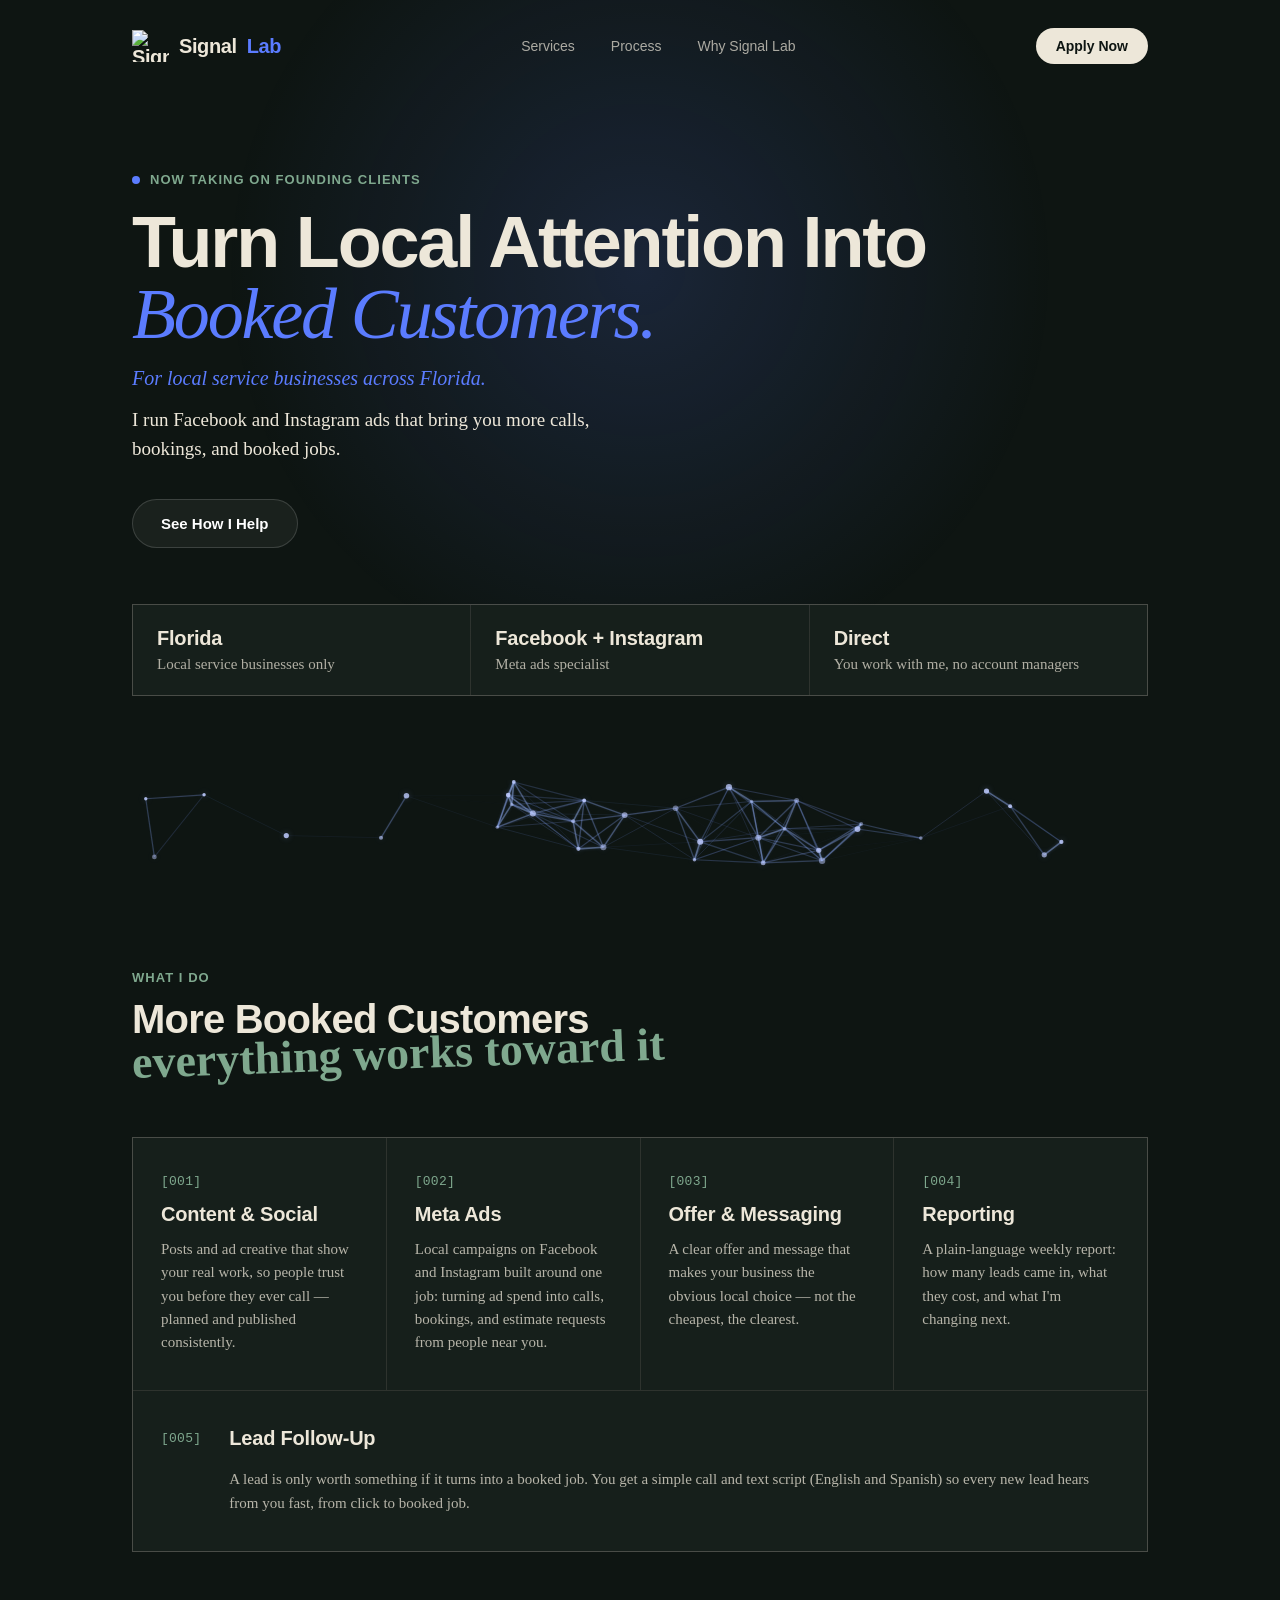
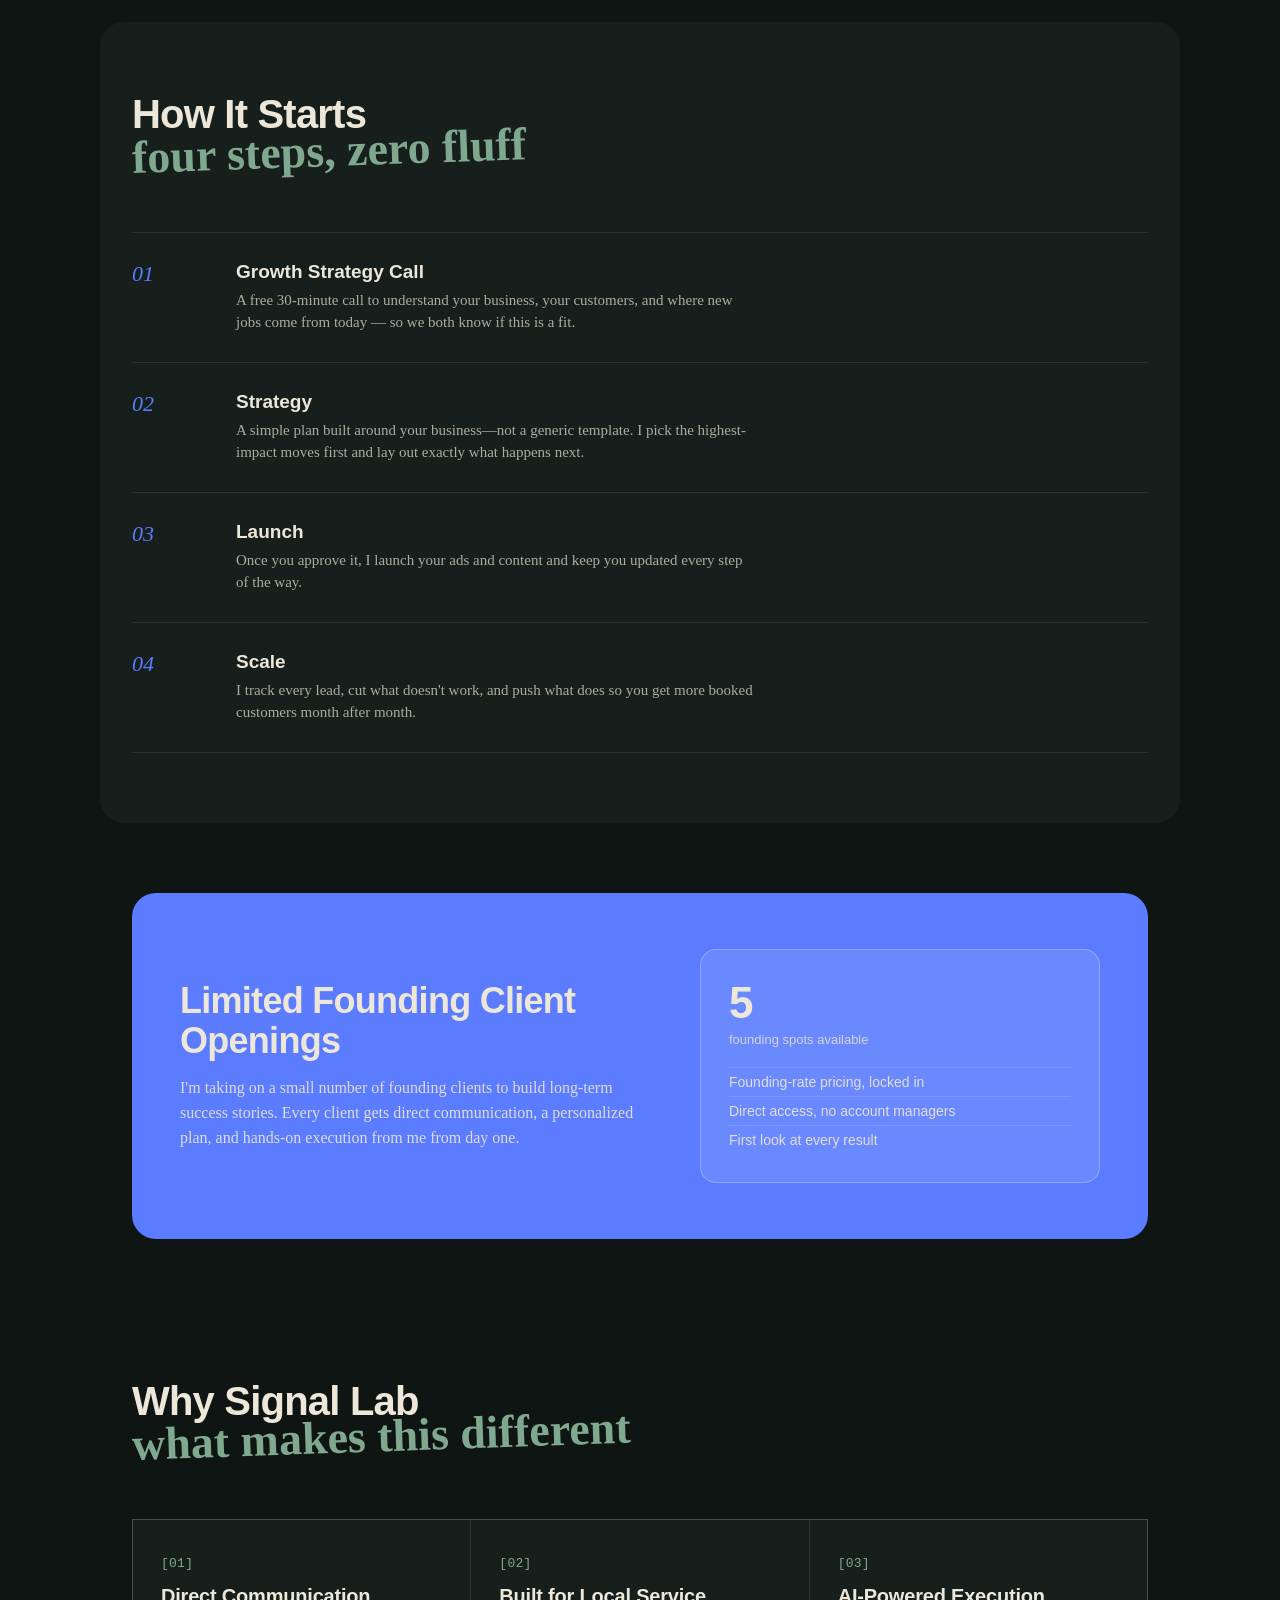
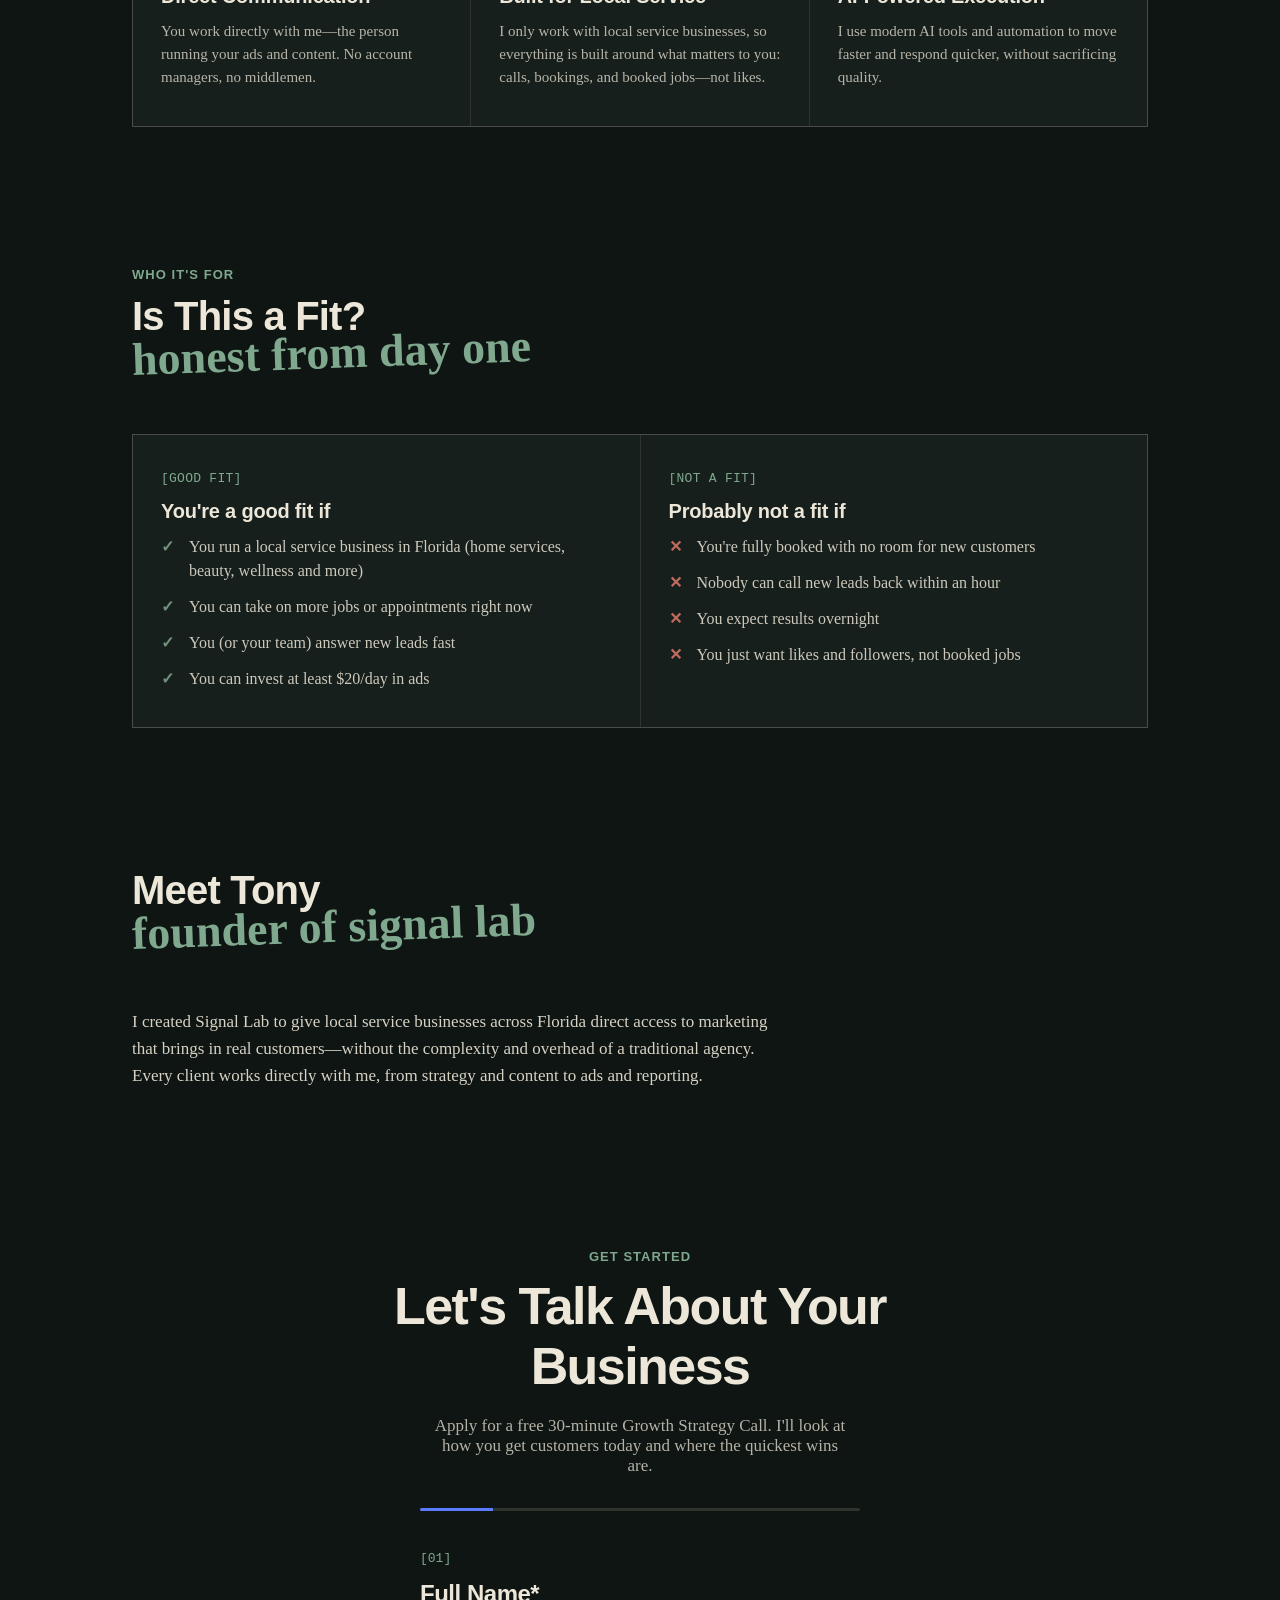
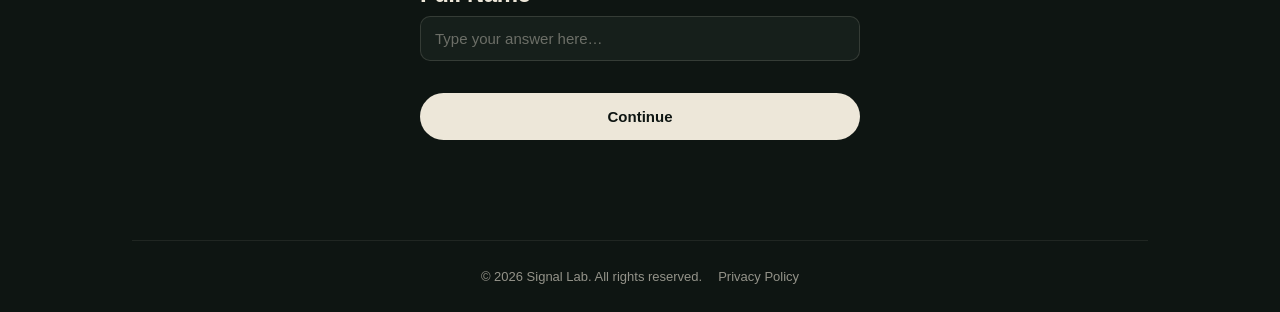
==== commit 9142de34: "Restore Oct 28 homepage (48de77f), keeping the fixed GTM snippet" ====
--- a/index.html
+++ b/index.html
@@ -111,72 +111,6 @@
   }
   .btn-primary:hover{transform:translateY(-2px);}
 
-  .btn-solid{background:var(--charcoal);color:var(--ink);border-color:var(--charcoal);}
-  .hero-cta{align-items:center;}
-  .hero-link{font-size:15px;font-weight:500;opacity:.75;border-bottom:1px solid var(--line);padding-bottom:2px;}
-  .hero-link:hover{opacity:1;}
-  .hero-trust{
-    margin-top:18px;font-family:'Source Serif 4',serif;font-size:15px;color:rgba(237,231,217,.65);
-    opacity:0;transform:translateY(18px);
-    animation:heroIn .7s cubic-bezier(.16,.84,.44,1) .66s forwards;
-  }
-
-  .proof-intro{margin-top:22px;font-family:'Source Serif 4',serif;font-size:17px;line-height:1.55;opacity:.8;}
-  .proof-grid{display:grid;grid-template-columns:repeat(2,minmax(0,1fr));gap:1px;background:var(--line);border:1px solid var(--line);}
-  .proof-card{background:var(--panel);padding:36px 28px;min-width:0;}
-  .proof-wide{grid-column:1/-1;}
-  .proof-card h3{font-size:20px;font-weight:600;margin-bottom:10px;letter-spacing:-0.01em;}
-  .proof-card > p{font-size:15px;line-height:1.55;opacity:.75;font-family:'Source Serif 4',serif;margin-bottom:24px;}
-  .sample-tag{font-family:monospace;font-size:11px;letter-spacing:.04em;text-transform:uppercase;color:var(--moss);}
-
-  .report{background:var(--ink);border:1px solid var(--line);border-radius:14px;padding:20px;}
-  .report-top{display:flex;justify-content:space-between;align-items:center;gap:12px;flex-wrap:wrap;font-size:14px;font-weight:600;margin-bottom:18px;}
-  .report-stats{display:grid;grid-template-columns:repeat(4,1fr);gap:10px;margin-bottom:6px;}
-  .report-stats strong{display:block;font-size:26px;font-weight:700;letter-spacing:-0.02em;font-variant-numeric:tabular-nums;}
-  .report-stats span{display:block;font-size:12px;opacity:.65;margin-top:2px;}
-  .report-row{border-top:1px solid var(--line);padding-top:12px;margin-top:12px;}
-  .report-row span{display:block;font-size:11px;font-weight:600;letter-spacing:.06em;text-transform:uppercase;color:var(--moss);margin-bottom:4px;}
-  .report-row p{font-family:'Source Serif 4',serif;font-size:14px;line-height:1.5;opacity:.85;}
-
-  .script-box{background:var(--ink);border:1px solid var(--line);border-radius:14px;padding:0 20px;margin-bottom:12px;}
-  .script-box summary{cursor:pointer;padding:16px 0;font-size:14px;font-weight:600;list-style:none;display:flex;justify-content:space-between;align-items:center;}
-  .script-box summary::-webkit-details-marker{display:none;}
-  .script-box summary::after{content:'+';font-size:18px;color:var(--moss);}
-  .script-box[open] summary::after{content:'\2212';}
-  .script-line{border-top:1px solid var(--line);padding:14px 0;}
-  .script-line span{display:block;font-size:11px;font-weight:600;letter-spacing:.06em;text-transform:uppercase;color:var(--moss);margin-bottom:6px;}
-  .script-line p{font-family:'Source Serif 4',serif;font-size:14px;line-height:1.55;opacity:.85;}
-
-  .ads-row{display:grid;grid-template-columns:repeat(3,minmax(0,1fr));gap:16px;}
-  .ad{
-    background:radial-gradient(circle at 85% 10%, color-mix(in srgb, var(--ad) 28%, transparent) 0%, transparent 55%), #0F1722;
-    border:1px solid var(--line);border-radius:14px;padding:22px 20px;
-    display:flex;flex-direction:column;align-items:flex-start;gap:14px;
-  }
-  .ad-pill{background:var(--ad);color:#10161D;font-size:11px;font-weight:700;letter-spacing:.1em;text-transform:uppercase;padding:6px 12px;border-radius:100px;}
-  .ad-head{font-size:26px;font-weight:700;line-height:1.05;letter-spacing:-0.02em;color:#F4EFE6;}
-  .ad-head em{display:block;font-family:'Source Serif 4',serif;font-style:italic;font-weight:400;color:var(--ad);}
-  .ad ul{list-style:none;display:grid;gap:8px;font-size:14px;color:#F4EFE6;}
-  .ad li{padding-left:22px;position:relative;line-height:1.35;}
-  .ad li::before{content:'\2713';position:absolute;left:0;color:var(--ad);font-weight:700;}
-  .ad-btn{margin-top:auto;background:var(--ad);color:#10161D;font-size:13px;font-weight:700;padding:10px 16px;border-radius:100px;}
-
-  .promise{
-    margin-top:32px;border:1.5px solid var(--cobalt);border-radius:20px;padding:32px;
-    display:grid;grid-template-columns:1fr auto;gap:28px;align-items:center;
-    background:rgba(91,124,255,.08);
-  }
-  .promise h3{font-size:24px;font-weight:700;letter-spacing:-0.02em;margin-bottom:10px;}
-  .promise p{font-family:'Source Serif 4',serif;font-size:16px;line-height:1.55;opacity:.85;max-width:560px;}
-
-  @media (max-width:760px){
-    .proof-grid,.ads-row,.promise{grid-template-columns:1fr;}
-    .proof-card{padding:28px 20px;}
-    .report-stats{grid-template-columns:repeat(2,1fr);gap:14px 10px;}
-    .promise{padding:24px 20px;}
-    .promise .btn-primary{justify-content:center;}
-  }
-
   .section{padding:70px 0;}
   .section-head{max-width:600px;margin-bottom:48px;}
   .section-label{
@@ -414,106 +348,21 @@
 
   <main>
   <section class="hero">
-    <div class="eyebrow">Now taking 5 founding clients in Florida</div>
+    <div class="eyebrow">Now taking on founding clients</div>
     <h1>Turn Local Attention Into<br><em>Booked Customers.</em></h1>
     <p class="hero-tagline">For local service businesses across Florida.</p>
-    <p class="hero-sub">Facebook and Instagram ads that bring you more calls, estimate requests, and booked jobs, with a weekly report that shows exactly what each lead cost.</p>
+    <p class="hero-sub">I run Facebook and Instagram ads that bring you more calls, bookings, and booked jobs.</p>
     <div class="hero-cta">
-      <a href="#contact" class="btn-primary btn-solid">Apply for a Free Strategy Call</a>
-      <a href="#proof" class="hero-link">or see how it works &darr;</a>
-    </div>
-    <p class="hero-trust">Month-to-month. No contract. You work directly with me.</p>
+      <a href="#services" class="btn-primary">See How I Help</a>
+    </div>
     <div class="facts" aria-label="Signal Lab at a glance">
       <div class="fact"><strong>Florida</strong><span>Local service businesses only</span></div>
-      <div class="fact"><strong>Facebook + Instagram</strong><span>Ads built to get calls and bookings</span></div>
+      <div class="fact"><strong>Facebook + Instagram</strong><span>Meta ads specialist</span></div>
       <div class="fact"><strong>Direct</strong><span>You work with me, no account managers</span></div>
     </div>
   </section>
 
   <canvas class="signal-network" id="signalNetwork" aria-hidden="true"></canvas>
-
-  <section class="section" id="proof">
-    <div class="section-head">
-      <div class="section-label">What you'll actually get</div>
-      <div class="section-title-wrap">
-        <h2 class="section-title">See It Before You Sign Up</h2>
-        <span class="script-accent">the work itself, not a promise</span>
-      </div>
-      <p class="proof-intro">I'm new enough that I don't have a wall of client logos, and I won't pretend otherwise. So instead of asking you to take my word for it, here is exactly what working with me looks like.</p>
-    </div>
-
-    <div class="proof-grid">
-      <div class="proof-card">
-        <span class="bracket-tag">[01]</span>
-        <h3>A weekly report you can read in a minute</h3>
-        <p>How many leads came in, what each one cost, which ad brought them, and what I'm changing next week.</p>
-        <div class="report" role="img" aria-label="Sample weekly report with example numbers: 14 leads, 21 dollars per lead, 5 booked jobs, 300 dollars ad spend">
-          <div class="report-top"><span>Weekly report</span><span class="sample-tag">Sample &middot; example numbers</span></div>
-          <div class="report-stats">
-            <div><strong>14</strong><span>new leads</span></div>
-            <div><strong>$21</strong><span>cost per lead</span></div>
-            <div><strong>5</strong><span>booked jobs</span></div>
-            <div><strong>$300</strong><span>ad spend</span></div>
-          </div>
-          <div class="report-row"><span>Best ad</span><p>"Free roof inspection" brought 9 of the 14 leads.</p></div>
-          <div class="report-row"><span>Changing next week</span><p>Pausing the video ad ($38 per lead) and moving its budget to the inspection ad.</p></div>
-        </div>
-      </div>
-
-      <div class="proof-card">
-        <span class="bracket-tag">[02]</span>
-        <h3>The follow-up script your leads will hear</h3>
-        <p>A call and a text, in English and Spanish, so every new lead hears from you within minutes.</p>
-        <details class="script-box" open>
-          <summary>English</summary>
-          <div class="script-line"><span>Call, within 5 minutes</span><p>"Hi [Name], this is [You] from [Business]. You just asked about [service] on Facebook. Do you have two minutes so I can get you on the schedule?"</p></div>
-          <div class="script-line"><span>Text, if no answer</span><p>"Hi [Name], it's [You] from [Business]. I just tried calling about your [service] request. What's a good time to talk today? You can also reply here."</p></div>
-        </details>
-        <details class="script-box">
-          <summary>Espa&ntilde;ol</summary>
-          <div class="script-line"><span>Llamada, en menos de 5 minutos</span><p>"Hola [Nombre], le habla [Usted] de [Negocio]. Acaba de pedir informaci&oacute;n sobre [servicio] en Facebook. &iquest;Tiene dos minutos para agendar su cita?"</p></div>
-          <div class="script-line"><span>Mensaje, si no contesta</span><p>"Hola [Nombre], soy [Usted] de [Negocio]. Le acabo de llamar por su solicitud de [servicio]. &iquest;A qu&eacute; hora le puedo llamar hoy? Tambi&eacute;n puede responder por aqu&iacute;."</p></div>
-        </details>
-      </div>
-
-      <div class="proof-card proof-wide">
-        <span class="bracket-tag">[03]</span>
-        <h3>Ads built for a business like yours</h3>
-        <p>Three example ads, so you can see the style before we talk.</p>
-        <div class="ads-row">
-          <div class="ad" style="--ad:#FFA047;">
-            <span class="sample-tag">Example ad</span>
-            <span class="ad-pill">Miami homeowners</span>
-            <div class="ad-head">Get your free <em>roof inspection</em></div>
-            <ul><li>100% free, no obligation</li><li>We call you within 24 hours</li><li>Serving Miami + 15 miles</li></ul>
-            <span class="ad-btn">Get my free inspection &rarr;</span>
-          </div>
-          <div class="ad" style="--ad:#5CC8F0;">
-            <span class="sample-tag">Example ad</span>
-            <span class="ad-pill">Tampa homeowners</span>
-            <div class="ad-head">AC out? <em>Same-day repair</em></div>
-            <ul><li>Upfront price before any work</li><li>Licensed, insured technicians</li><li>Open evenings and weekends</li></ul>
-            <span class="ad-btn">Book my repair &rarr;</span>
-          </div>
-          <div class="ad" style="--ad:#8FD694;">
-            <span class="sample-tag">Example ad</span>
-            <span class="ad-pill">Orlando homeowners</span>
-            <div class="ad-head">Driveway looking tired? <em>Free quote</em></div>
-            <ul><li>Driveways, patios, pool decks</li><li>Quote by text in one hour</li><li>Most jobs done in a day</li></ul>
-            <span class="ad-btn">Get my free quote &rarr;</span>
-          </div>
-        </div>
-      </div>
-    </div>
-
-    <div class="promise">
-      <div>
-        <h3>If it isn't working, you don't stay stuck.</h3>
-        <p>Founding clients are month-to-month with no contract. If your ads don't bring in a single lead in the first 30 days, you don't pay my fee for that month. You only cover your own ad spend.</p>
-      </div>
-      <a href="#contact" class="btn-primary btn-solid">Apply for a Free Strategy Call</a>
-    </div>
-  </section>
 
   <section class="section" id="services">
     <div class="section-head">
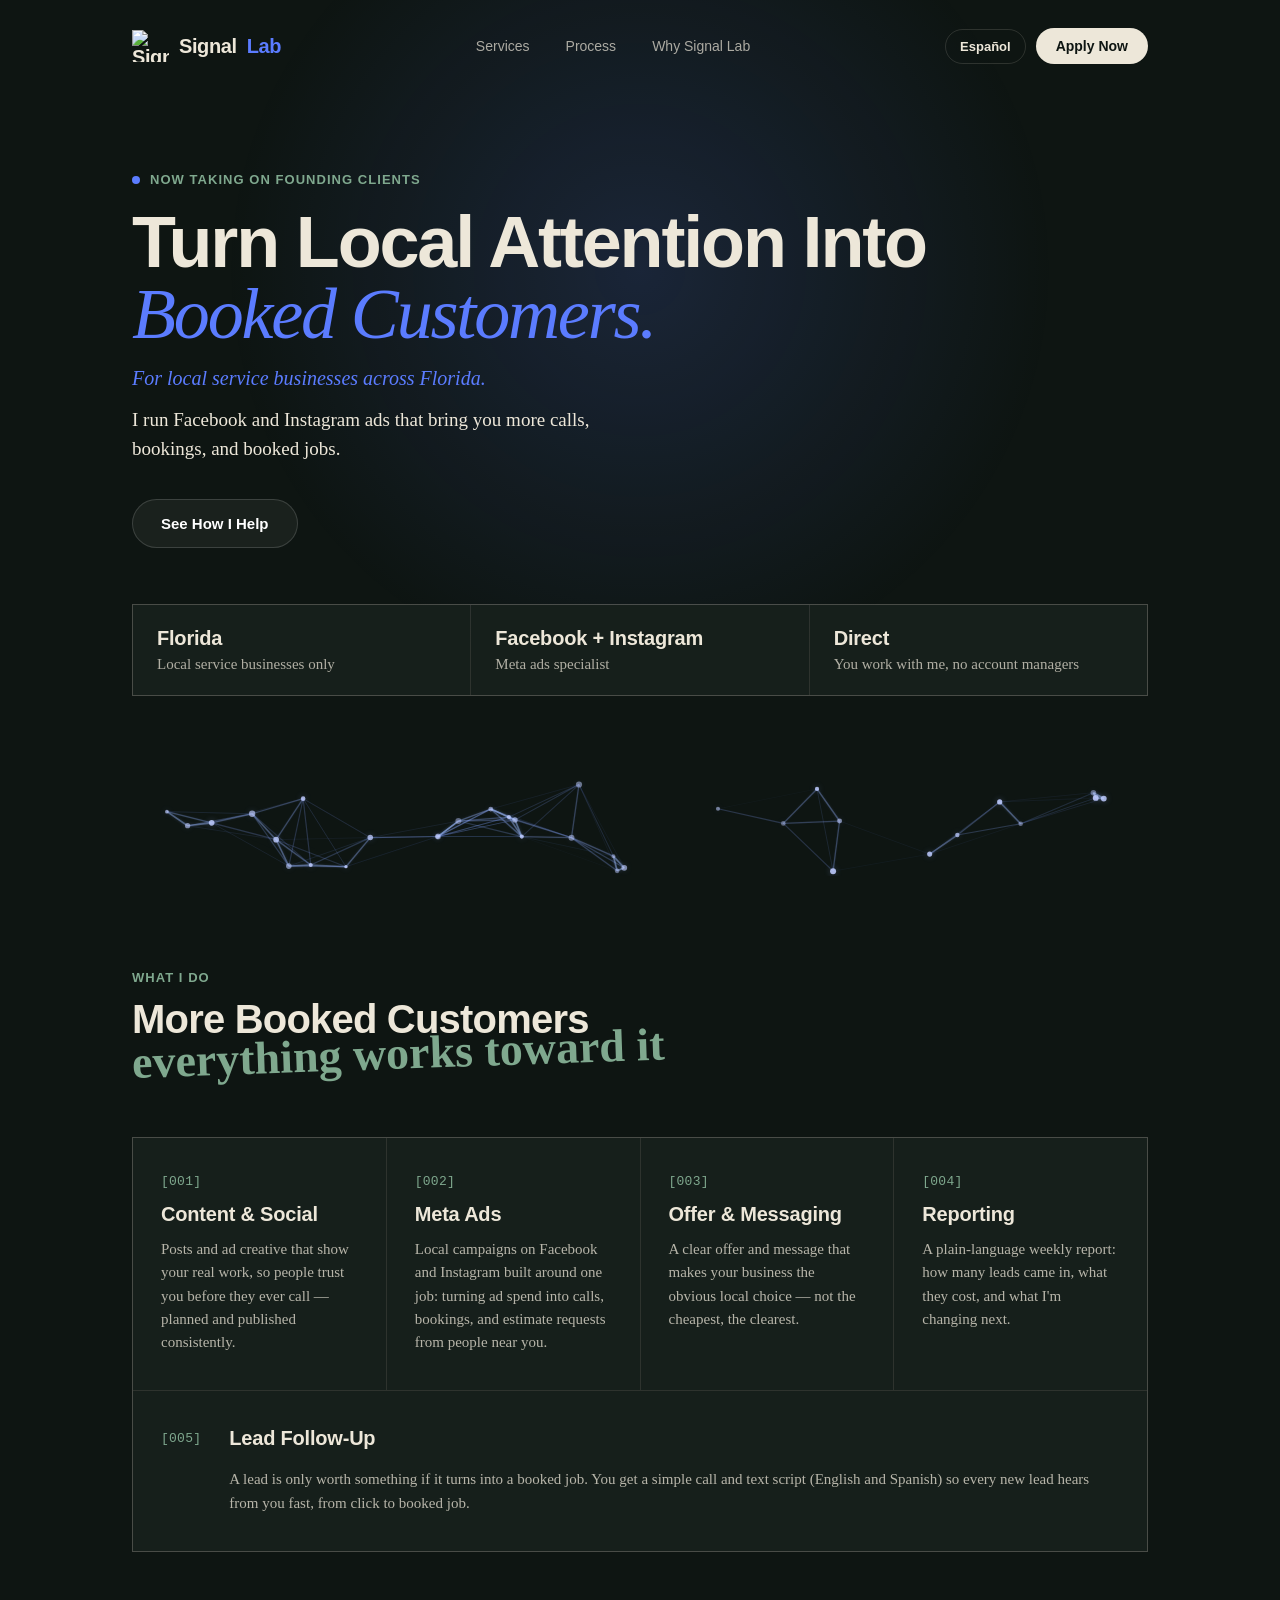
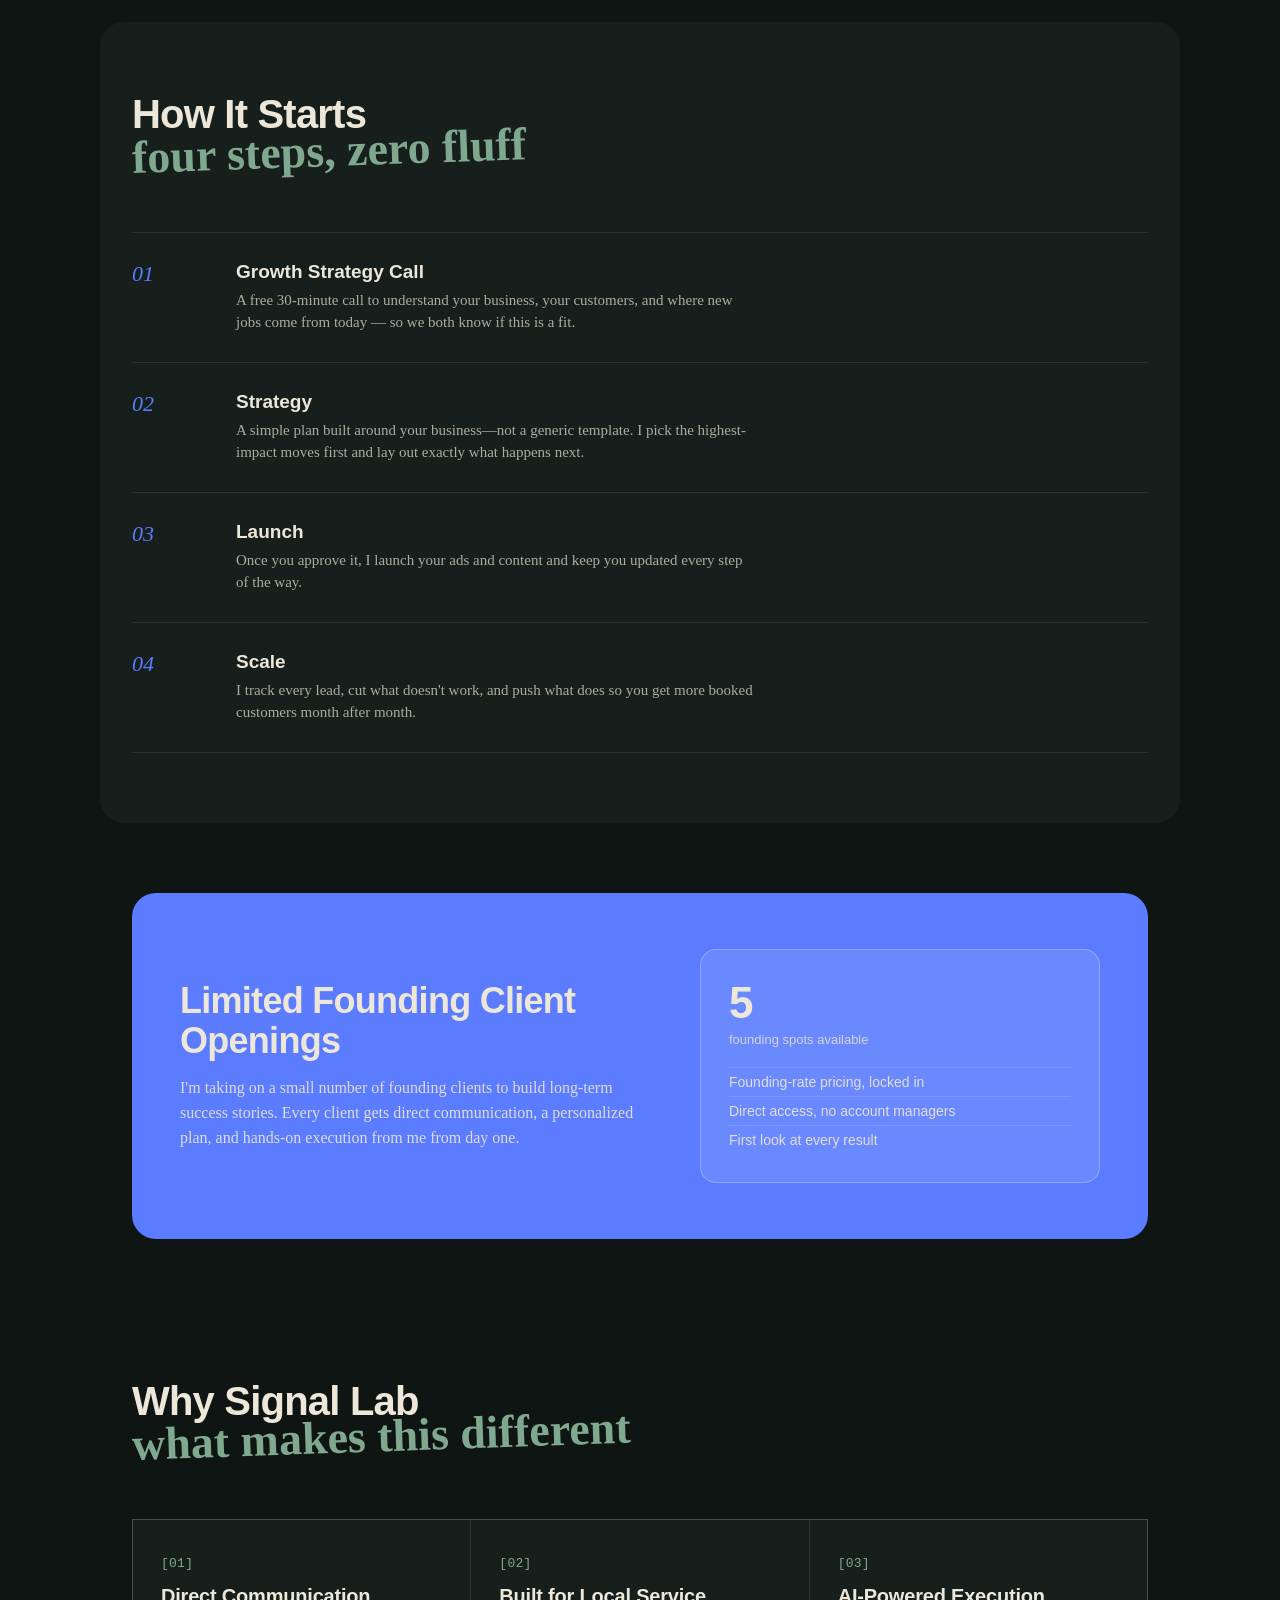
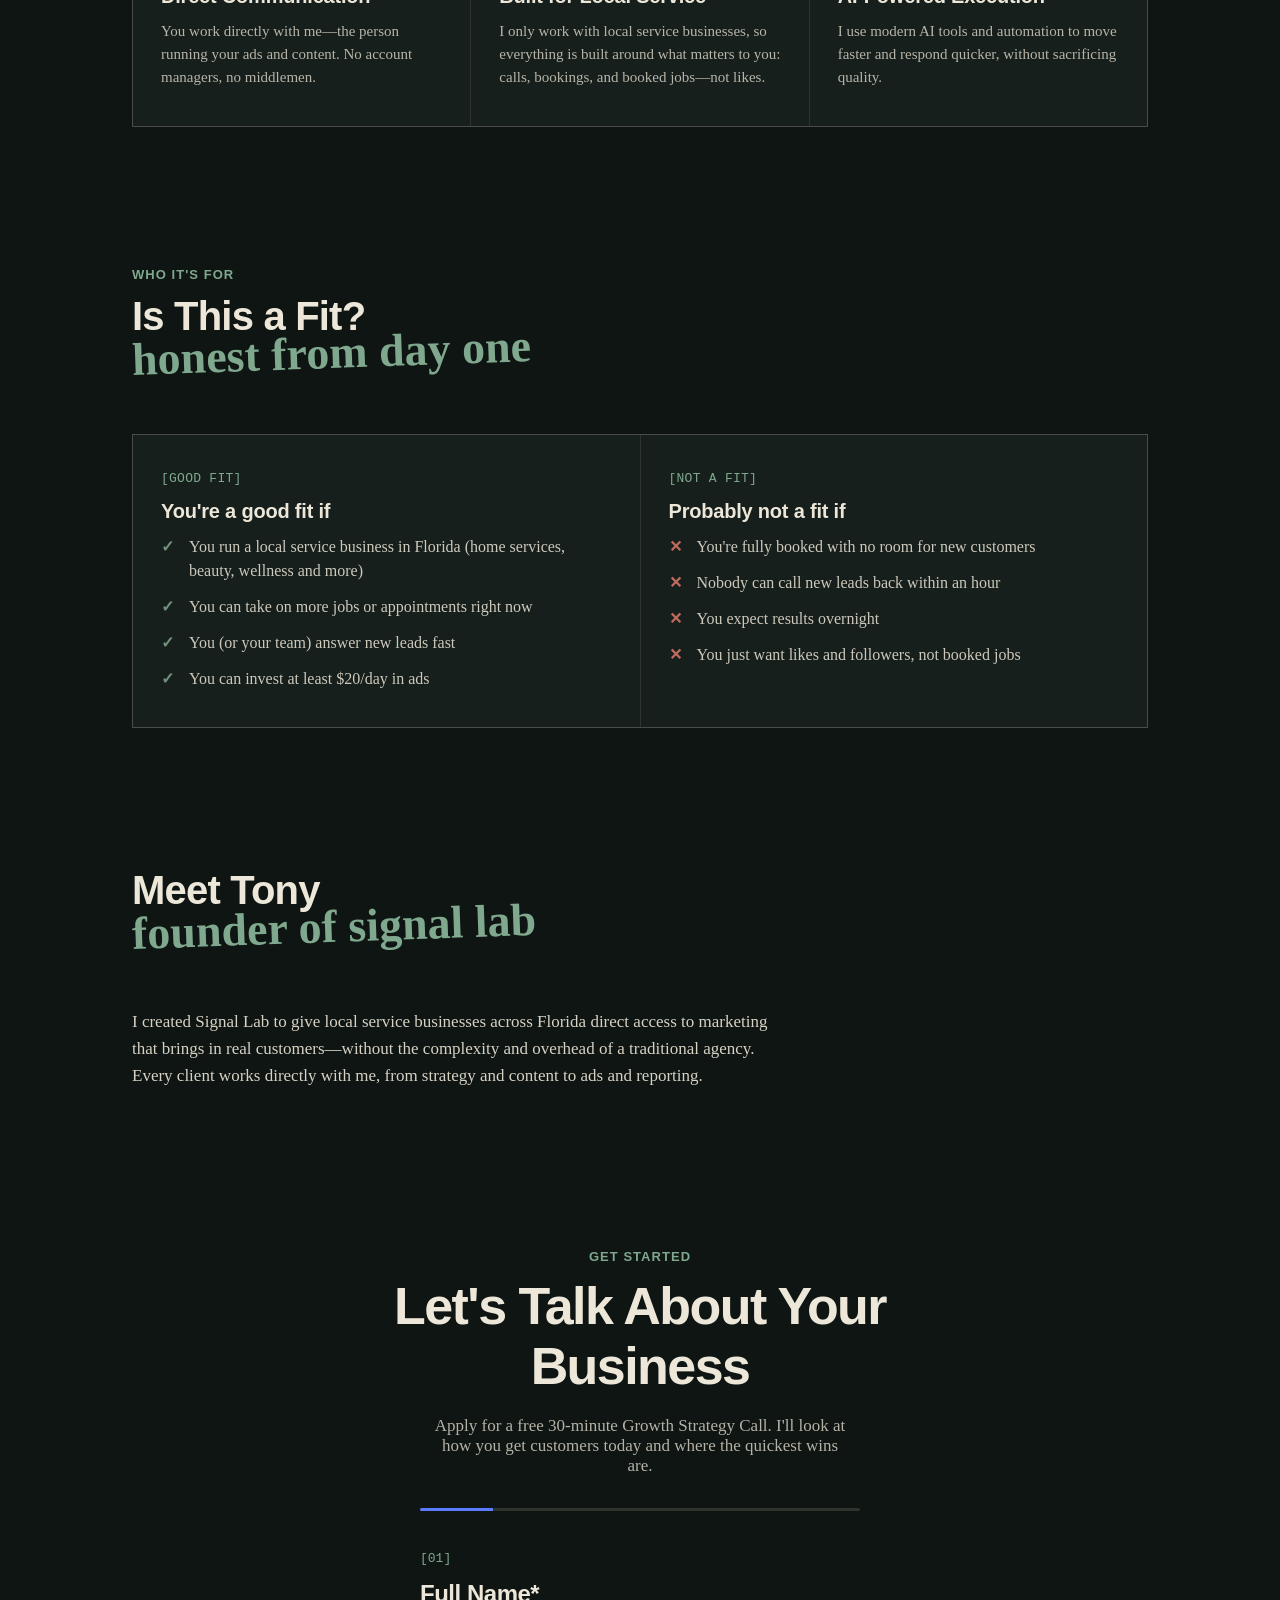
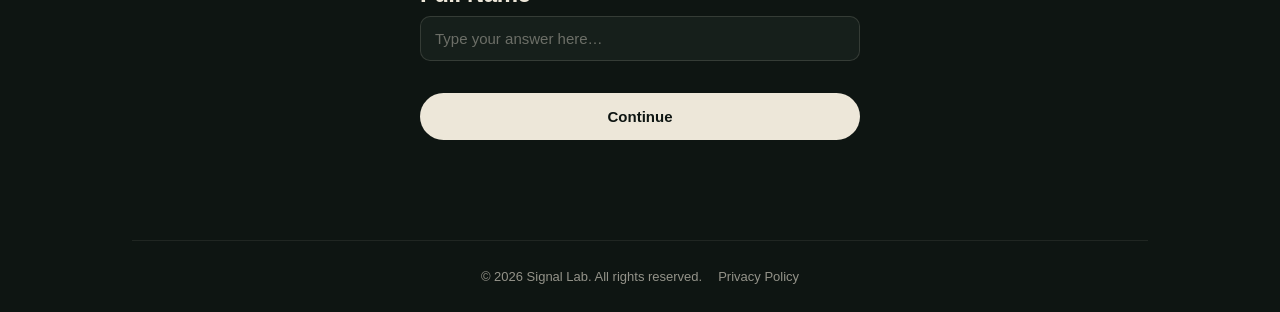
==== commit ce35af3f: "Add English/Spanish language switch to homepage" ====
--- a/index.html
+++ b/index.html
@@ -312,6 +312,16 @@
     *{animation-duration:.01ms !important;animation-iteration-count:1 !important;transition-duration:.01ms !important;}
     .ambient-glow{display:none;}
   }
+
+  .nav-right{display:flex;align-items:center;gap:10px;}
+  .lang-toggle{
+    background:none;border:1px solid var(--line);color:var(--charcoal);
+    padding:9px 14px;border-radius:100px;font-family:'Space Grotesk',sans-serif;
+    font-size:13px;font-weight:600;cursor:pointer;white-space:nowrap;transition:border-color .2s;
+  }
+  .lang-toggle:hover{border-color:var(--charcoal);}
+  @media (max-width:760px){.nav-right{gap:8px;}.lang-toggle{padding:7px 11px;font-size:12px;}}
+  @media (max-width:420px){.nav-right{gap:6px;}.lang-toggle{padding:6px 9px;font-size:11px;}}
 </style>
 <!-- Meta Pixel Code -->
 <script>
@@ -343,7 +353,10 @@
       <a href="#process">Process</a>
       <a href="#why">Why Signal Lab</a>
     </div>
-    <a href="#contact" class="nav-cta">Apply Now</a>
+    <div class="nav-right">
+      <button type="button" class="lang-toggle" id="langToggle" lang="es" aria-label="Ver esta página en español">Español</button>
+      <a href="#contact" class="nav-cta">Apply Now</a>
+    </div>
   </nav>
 
   <main>
@@ -523,6 +536,7 @@
       <div class="wizard-progress"><div class="wizard-progress-fill" id="wizardFill"></div></div>
 
       <form id="leadForm" action="https://formspree.io/f/xbdneall" method="POST">
+        <input type="hidden" id="f-language" name="page_language" value="English">
         <div class="wizard-step active" data-step="1">
           <span class="step-tag">[01]</span>
           <h3>Full Name*</h3>
@@ -645,7 +659,7 @@
   function currentStepValid(){
     const requiredFields = steps[current].querySelectorAll('[required]');
     for (const field of requiredFields) {
-      if (!field.value.trim()) { field.reportValidity ? field.reportValidity() : alert('Please fill this in.'); return false; }
+      if (!field.value.trim()) { field.reportValidity ? field.reportValidity() : alert(slT('Please fill this in.')); return false; }
     }
     return true;
   }
@@ -681,7 +695,7 @@
     if (!currentStepValid()) return;
     const submitBtn = leadForm.querySelector('.wizard-next[type="submit"]');
     const originalText = submitBtn.textContent;
-    submitBtn.textContent = 'Sending…';
+    submitBtn.textContent = slT('Sending…');
     submitBtn.disabled = true;
 
     try {
@@ -698,12 +712,12 @@
       } else {
         submitBtn.textContent = originalText;
         submitBtn.disabled = false;
-        alert("Something went wrong sending your info. Please try again, or email getsignallab@gmail.com directly.");
+        alert(slT("Something went wrong sending your info. Please try again, or email getsignallab@gmail.com directly."));
       }
     } catch (error) {
       submitBtn.textContent = originalText;
       submitBtn.disabled = false;
-      alert("Something went wrong sending your info. Please try again, or email getsignallab@gmail.com directly.");
+      alert(slT("Something went wrong sending your info. Please try again, or email getsignallab@gmail.com directly."));
     }
   });
 
@@ -986,5 +1000,69 @@
   })();
 </script>
 
+
+<script>
+  /* English / Spanish switch */
+  var SL_ES = {"Services": "Servicios","Process": "Proceso","Why Signal Lab": "Por qué Signal Lab","Apply Now": "Aplicar ahora","Now taking on founding clients": "Aceptando clientes fundadores","Turn Local Attention Into": "Convierta la atención local en","Booked Customers.": "clientes agendados.","For local service businesses across Florida.": "Para negocios de servicios locales en toda Florida.","I run Facebook and Instagram ads that bring you more calls, bookings, and booked jobs.": "Manejo anuncios en Facebook e Instagram que le traen más llamadas, citas y trabajos agendados.","See How I Help": "Vea cómo le ayudo","Local service businesses only": "Solo negocios de servicios locales","Meta ads specialist": "Especialista en anuncios de Meta","Direct": "Directo","You work with me, no account managers": "Usted trabaja conmigo, sin gerentes de cuenta","What I do": "Lo que hago","More Booked Customers": "Más clientes agendados","everything works toward it": "todo trabaja para eso","Content & Social": "Contenido y redes sociales","Posts and ad creative that show your real work, so people trust you before they ever call — planned and published consistently.": "Publicaciones y anuncios que muestran su trabajo real, para que la gente confíe en usted antes de llamar, planificados y publicados con constancia.","Meta Ads": "Anuncios en Meta","Local campaigns on Facebook and Instagram built around one job: turning ad spend into calls, bookings, and estimate requests from people near you.": "Campañas locales en Facebook e Instagram con un solo objetivo: convertir su inversión en anuncios en llamadas, citas y solicitudes de presupuesto de personas cerca de usted.","Offer & Messaging": "Oferta y mensaje","A clear offer and message that makes your business the obvious local choice — not the cheapest, the clearest.": "Una oferta y un mensaje claros que hacen de su negocio la opción local obvia: no la más barata, la más clara.","Reporting": "Reportes","A plain-language weekly report: how many leads came in, what they cost, and what I'm changing next.": "Un reporte semanal en lenguaje sencillo: cuántos prospectos llegaron, cuánto costaron y qué voy a cambiar después.","Lead Follow-Up": "Seguimiento de prospectos","A lead is only worth something if it turns into a booked job. You get a simple call and text script (English and Spanish) so every new lead hears from you fast, from click to booked job.": "Un prospecto solo vale algo si se convierte en un trabajo agendado. Usted recibe un guion sencillo de llamada y mensaje de texto (en inglés y español) para que cada nuevo prospecto sepa de usted rápido, desde el clic hasta el trabajo agendado.","How It Starts": "Cómo empieza","four steps, zero fluff": "cuatro pasos, sin relleno","Growth Strategy Call": "Llamada de estrategia de crecimiento","A free 30-minute call to understand your business, your customers, and where new jobs come from today — so we both know if this is a fit.": "Una llamada gratis de 30 minutos para entender su negocio, sus clientes y de dónde vienen hoy los trabajos nuevos, para que ambos sepamos si esto es para usted.","Strategy": "Estrategia","A simple plan built around your business—not a generic template. I pick the highest-impact moves first and lay out exactly what happens next.": "Un plan sencillo hecho para su negocio, no una plantilla genérica. Elijo primero las acciones de mayor impacto y le explico exactamente qué sigue.","Launch": "Lanzamiento","Once you approve it, I launch your ads and content and keep you updated every step of the way.": "Cuando usted lo aprueba, lanzo sus anuncios y contenido y le mantengo informado en cada paso.","Scale": "Crecimiento","I track every lead, cut what doesn't work, and push what does so you get more booked customers month after month.": "Doy seguimiento a cada prospecto, quito lo que no funciona e impulso lo que sí, para que tenga más clientes agendados mes tras mes.","Limited Founding Client Openings": "Cupos limitados para clientes fundadores","I'm taking on a small number of founding clients to build long-term success stories. Every client gets direct communication, a personalized plan, and hands-on execution from me from day one.": "Estoy aceptando un número pequeño de clientes fundadores para construir casos de éxito a largo plazo. Cada cliente recibe comunicación directa, un plan personalizado y ejecución práctica de mi parte desde el primer día.","founding spots available": "cupos de fundador disponibles","Founding-rate pricing, locked in": "Precio de fundador, garantizado","Direct access, no account managers": "Acceso directo, sin gerentes de cuenta","First look at every result": "Primer vistazo a cada resultado","what makes this different": "lo que hace esto diferente","Direct Communication": "Comunicación directa","You work directly with me—the person running your ads and content. No account managers, no middlemen.": "Usted trabaja directamente conmigo, la persona que maneja sus anuncios y contenido. Sin gerentes de cuenta ni intermediarios.","Built for Local Service": "Hecho para servicios locales","I only work with local service businesses, so everything is built around what matters to you: calls, bookings, and booked jobs—not likes.": "Solo trabajo con negocios de servicios locales, así que todo está construido alrededor de lo que le importa: llamadas, citas y trabajos agendados, no «me gusta».","AI-Powered Execution": "Ejecución con inteligencia artificial","I use modern AI tools and automation to move faster and respond quicker, without sacrificing quality.": "Uso herramientas modernas de IA y automatización para avanzar más rápido y responder antes, sin sacrificar la calidad.","Who it's for": "Para quién es","Is This a Fit?": "¿Es para usted?","honest from day one": "honesto desde el primer día","[GOOD FIT]": "[ES PARA USTED]","You're a good fit if": "Es para usted si","You run a local service business in Florida (home services, beauty, wellness and more)": "Tiene un negocio de servicios locales en Florida (servicios para el hogar, belleza, bienestar y más)","You can take on more jobs or appointments right now": "Puede aceptar más trabajos o citas ahora mismo","You (or your team) answer new leads fast": "Usted (o su equipo) responde rápido a los nuevos prospectos","You can invest at least $20/day in ads": "Puede invertir al menos $20 al día en anuncios","[NOT A FIT]": "[NO ES PARA USTED]","Probably not a fit if": "Probablemente no es para usted si","You're fully booked with no room for new customers": "Está completamente lleno y no tiene espacio para clientes nuevos","Nobody can call new leads back within an hour": "Nadie puede devolver la llamada a un prospecto en menos de una hora","You expect results overnight": "Espera resultados de la noche a la mañana","You just want likes and followers, not booked jobs": "Solo quiere «me gusta» y seguidores, no trabajos agendados","Meet Tony": "Conozca a Tony","founder of signal lab": "fundador de signal lab","I created Signal Lab to give local service businesses across Florida direct access to marketing that brings in real customers—without the complexity and overhead of a traditional agency. Every client works directly with me, from strategy and content to ads and reporting.": "Creé Signal Lab para darles a los negocios de servicios locales de Florida acceso directo a un marketing que trae clientes reales, sin la complejidad ni los costos de una agencia tradicional. Cada cliente trabaja directamente conmigo, desde la estrategia y el contenido hasta los anuncios y los reportes.","Get started": "Empiece aquí","Let's Talk About Your Business": "Hablemos de su negocio","Apply for a free 30-minute Growth Strategy Call. I'll look at how you get customers today and where the quickest wins are.": "Solicite una llamada gratis de estrategia de crecimiento de 30 minutos. Revisaré cómo consigue clientes hoy y dónde están las mejoras más rápidas.","Full Name*": "Nombre completo*","Continue": "Continuar","Share your website or Instagram:*": "Comparta su sitio web o Instagram:*","(I'll review it before we talk so the call is useful)": "(Lo revisaré antes de hablar para que la llamada sea útil)","Back": "Atrás","What is your current monthly revenue range?*": "¿Cuál es su rango actual de ingresos mensuales?*","(Answer honestly—this helps me see where you are and how I can help)": "(Responda con honestidad: esto me ayuda a ver dónde está y cómo puedo ayudarle)","Under $5K/month": "Menos de $5K al mes","$5K–$15K/month": "$5K–$15K al mes","$15K–$30K/month": "$15K–$30K al mes","$30K–$75K/month": "$30K–$75K al mes","$75K+/month": "$75K+ al mes","What is your current ad spend budget range?*": "¿Cuál es su presupuesto actual de anuncios?*","$0 — never run ads": "$0, nunca he hecho anuncios","Under $500/month": "Menos de $500 al mes","$500–$1.5K/month": "$500–$1.5K al mes","$1.5K–$5K/month": "$1.5K–$5K al mes","$5K+/month": "$5K+ al mes","What type of business are you running?*": "¿Qué tipo de negocio tiene?*","Home services / contractor": "Servicios para el hogar / contratista","Beauty / salon / spa": "Belleza / salón / spa","Health / wellness / fitness": "Salud / bienestar / fitness","Other local service business": "Otro negocio de servicios locales","Fill out your contact information.*": "Complete su información de contacto.*","Phone number*": "Número de teléfono*","Email*": "Correo electrónico*","I'll follow up within 24 hours — or book a time now on the next screen.": "Le contactaré en menos de 24 horas, o agende una hora ahora en la siguiente pantalla.","You're in": "Listo","Thank You for": "¡Gracias por","Applying!": "aplicar!","I've got your info and will follow up within 24 hours. Want to skip the wait? Grab a time on my calendar now:": "Ya tengo su información y le contactaré en menos de 24 horas. ¿No quiere esperar? Reserve una hora en mi calendario ahora:","Schedule Your Call →": "Agende su llamada →","© 2026 Signal Lab. All rights reserved.": "© 2026 Signal Lab. Todos los derechos reservados.","Privacy Policy": "Política de privacidad","Type your answer here…": "Escriba su respuesta aquí…","Please fill this in.": "Por favor complete este campo.","Sending…": "Enviando…","Something went wrong sending your info. Please try again, or email getsignallab@gmail.com directly.": "Algo salió mal al enviar su información. Inténtelo de nuevo o escriba directamente a getsignallab@gmail.com.","Signal Lab — More Booked Customers for Florida Local Businesses": "Signal Lab — Más clientes agendados para negocios locales de Florida"};
+  var slLang = 'en';
+  function slT(s){ return (slLang === 'es' && SL_ES[s]) ? SL_ES[s] : s; }
+  (function(){
+    var EN_TITLE = document.title;
+    var nodes = [], attrs = [];
+    var walker = document.createTreeWalker(document.body, NodeFilter.SHOW_TEXT, {
+      acceptNode: function(n){
+        var p = n.parentNode && n.parentNode.nodeName;
+        if (p === 'SCRIPT' || p === 'STYLE' || p === 'NOSCRIPT') return NodeFilter.FILTER_REJECT;
+        if (n.parentNode.id === 'langToggle') return NodeFilter.FILTER_REJECT;
+        return NodeFilter.FILTER_ACCEPT;
+      }
+    });
+    var n;
+    while ((n = walker.nextNode())){
+      var key = n.nodeValue.replace(/\s+/g, ' ').trim();
+      if (key && SL_ES[key]) nodes.push({ node: n, en: n.nodeValue, key: key });
+    }
+    document.querySelectorAll('[placeholder]').forEach(function(el){
+      var ph = el.getAttribute('placeholder');
+      if (SL_ES[ph]) attrs.push({ el: el, en: ph });
+    });
+    var btn = document.getElementById('langToggle');
+    var langField = document.getElementById('f-language');
+
+    function setLang(lang, remember){
+      slLang = lang === 'es' ? 'es' : 'en';
+      nodes.forEach(function(item){
+        if (slLang === 'es'){
+          var lead = item.en.match(/^\s*/)[0], trail = item.en.match(/\s*$/)[0];
+          item.node.nodeValue = lead + SL_ES[item.key] + trail;
+        } else {
+          item.node.nodeValue = item.en;
+        }
+      });
+      attrs.forEach(function(item){
+        item.el.setAttribute('placeholder', slLang === 'es' ? SL_ES[item.en] : item.en);
+      });
+      document.documentElement.lang = slLang;
+      document.title = slLang === 'es' ? (SL_ES[EN_TITLE] || EN_TITLE) : EN_TITLE;
+      if (langField) langField.value = slLang === 'es' ? 'Spanish' : 'English';
+      if (btn){
+        btn.textContent = slLang === 'es' ? 'English' : 'Espa\u00f1ol';
+        btn.setAttribute('lang', slLang === 'es' ? 'en' : 'es');
+        btn.setAttribute('aria-label', slLang === 'es' ? 'View this page in English' : 'Ver esta p\u00e1gina en espa\u00f1ol');
+      }
+      if (remember){ try { localStorage.setItem('sl_lang', slLang); } catch(e){} }
+    }
+
+    if (btn) btn.addEventListener('click', function(){ setLang(slLang === 'es' ? 'en' : 'es', true); });
+
+    var initial = null;
+    var q = (window.location.search.match(/[?&]lang=(es|en)\b/i) || [])[1];
+    if (q) initial = q.toLowerCase();
+    if (!initial){ try { initial = localStorage.getItem('sl_lang'); } catch(e){} }
+    if (!initial && /^es\b/i.test(navigator.language || '')) initial = 'es';
+    if (initial === 'es') setLang('es', false);
+  })();
+</script>
+
 </body>
 </html>
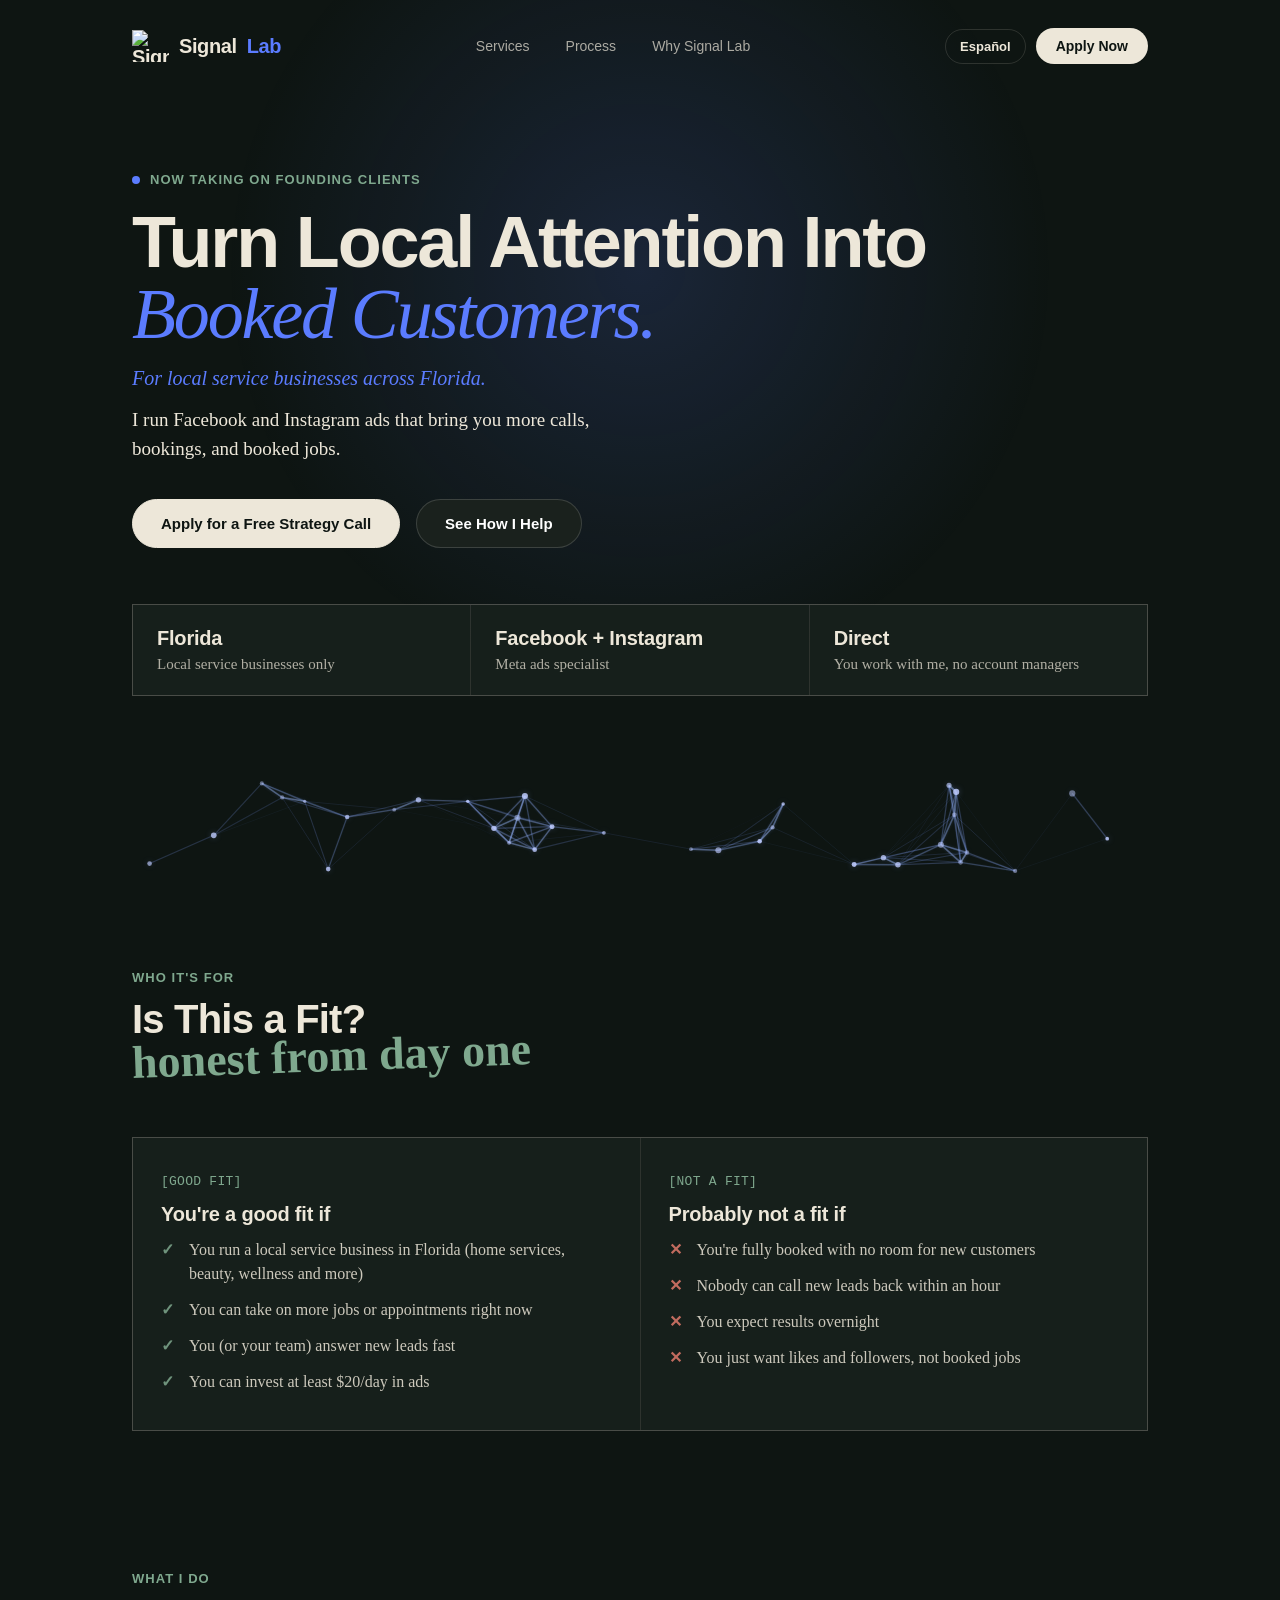
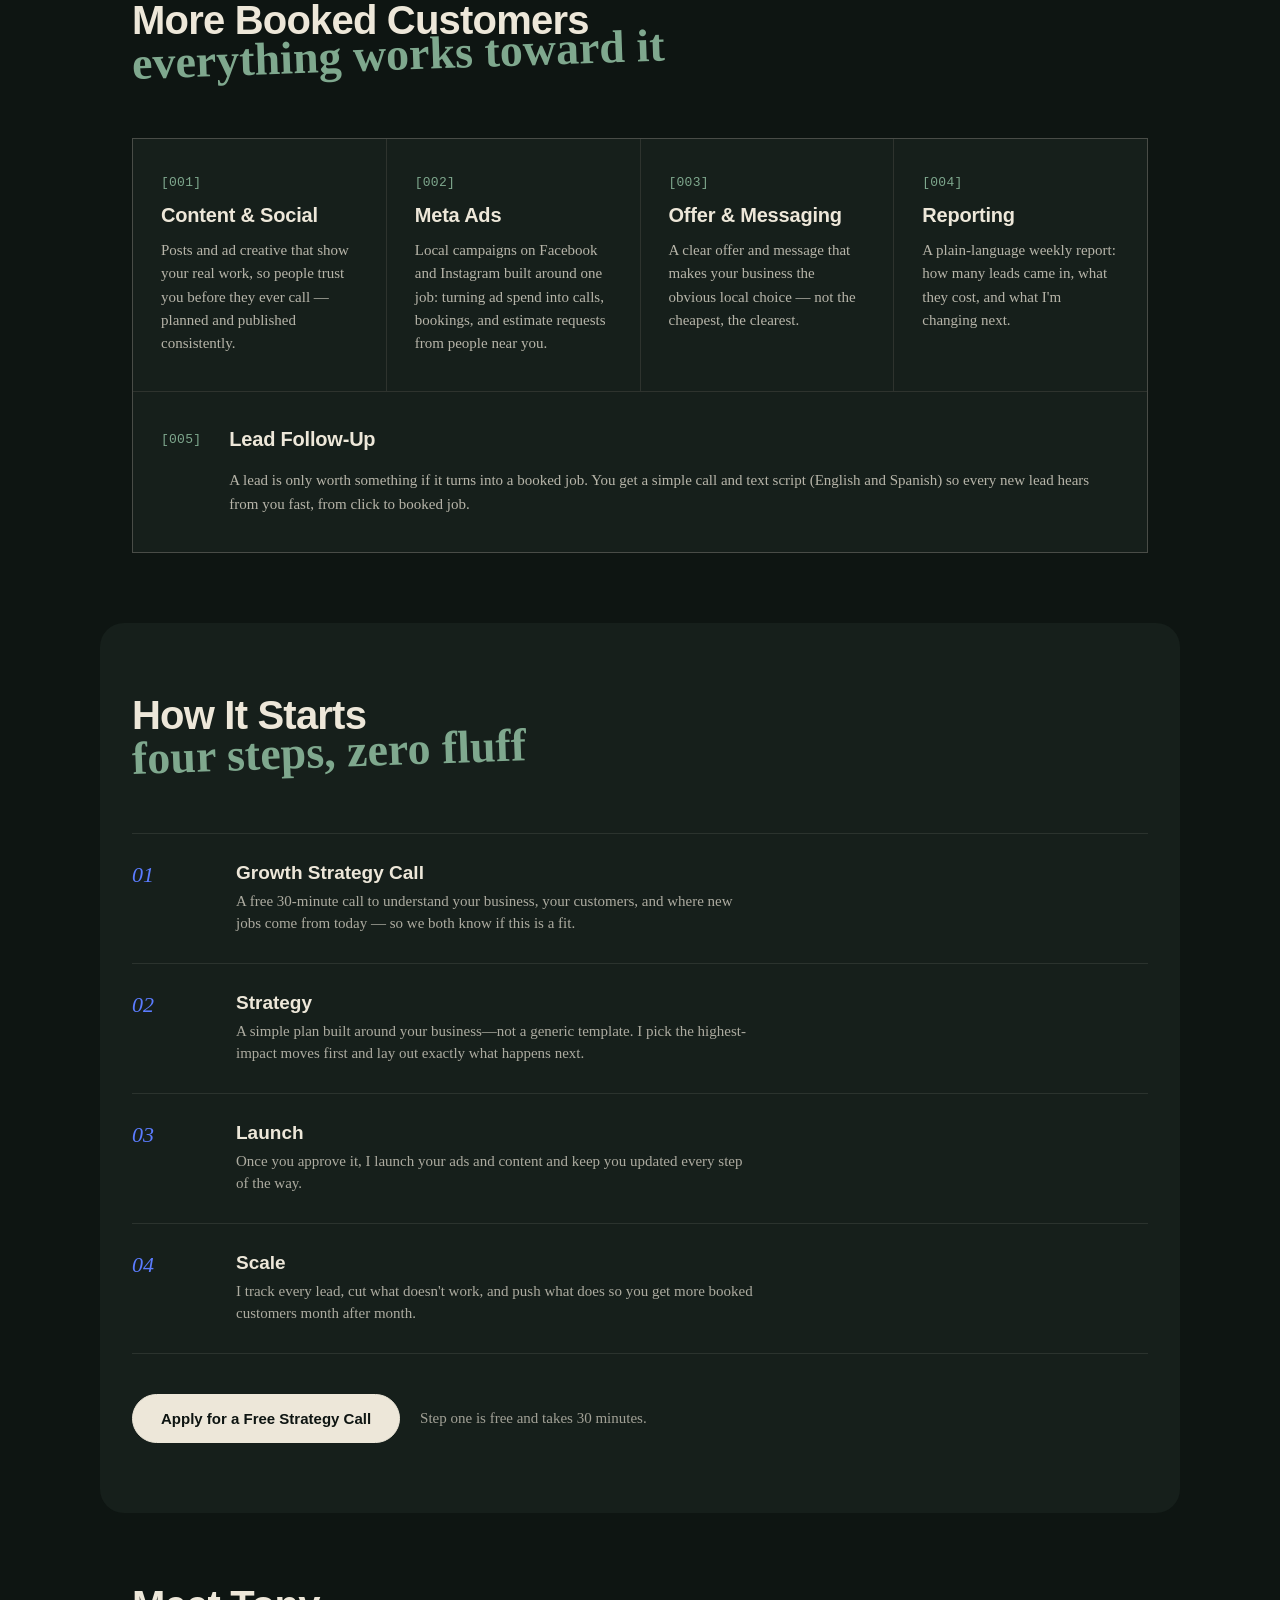
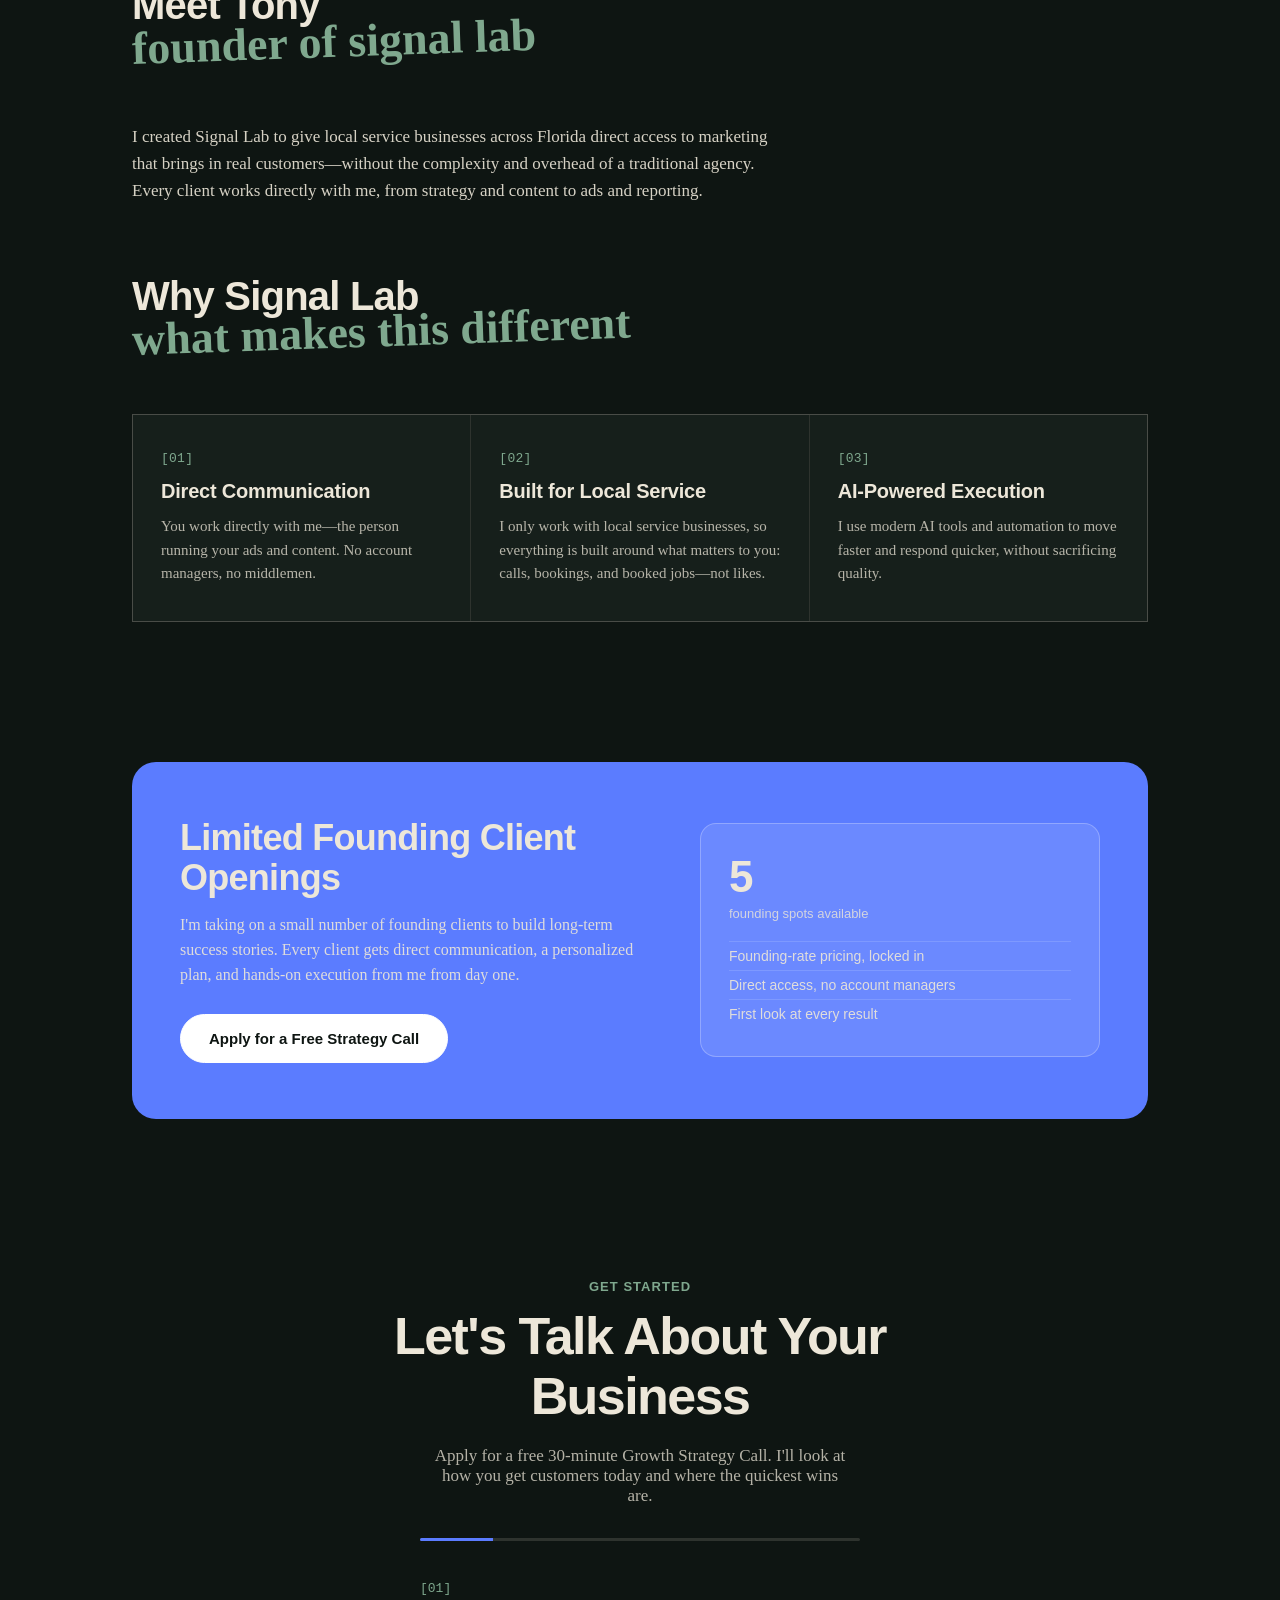
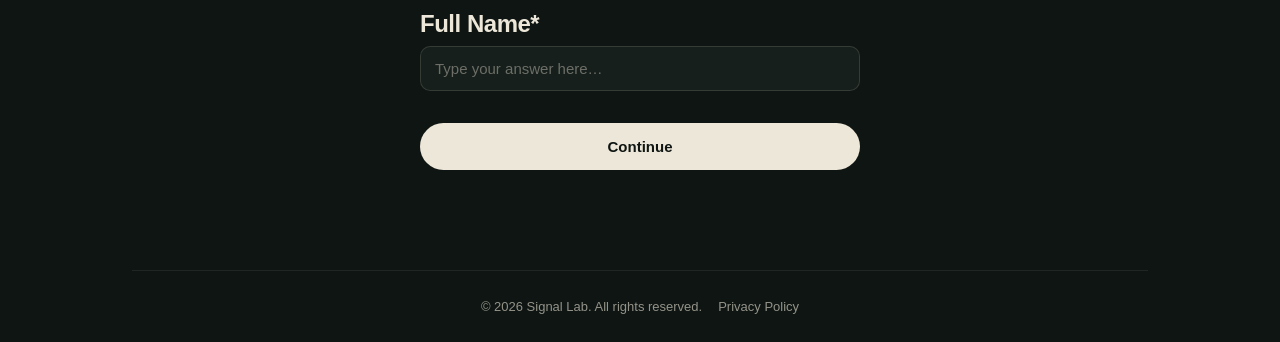
==== commit d33da20a: "Reorder homepage sections and add apply buttons" ====
--- a/index.html
+++ b/index.html
@@ -322,6 +322,15 @@
   .lang-toggle:hover{border-color:var(--charcoal);}
   @media (max-width:760px){.nav-right{gap:8px;}.lang-toggle{padding:7px 11px;font-size:12px;}}
   @media (max-width:420px){.nav-right{gap:6px;}.lang-toggle{padding:6px 9px;font-size:11px;}}
+
+  .btn-solid{background:var(--charcoal);color:var(--ink);border-color:var(--charcoal);}
+  .cta-row{margin-top:40px;display:flex;align-items:center;gap:14px 20px;flex-wrap:wrap;}
+  .cta-row span{font-family:'Source Serif 4',serif;font-size:15px;color:rgba(237,231,217,.65);}
+  .founding .btn-primary{margin-top:26px;background:#fff;color:#0E1512;border-color:#fff;}
+  @media (max-width:760px){
+    .hero-cta .btn-primary,.cta-row .btn-primary,.founding .btn-primary{width:100%;justify-content:center;text-align:center;}
+    .cta-row span{width:100%;text-align:center;}
+  }
 </style>
 <!-- Meta Pixel Code -->
 <script>
@@ -366,6 +375,7 @@
     <p class="hero-tagline">For local service businesses across Florida.</p>
     <p class="hero-sub">I run Facebook and Instagram ads that bring you more calls, bookings, and booked jobs.</p>
     <div class="hero-cta">
+      <a href="#contact" class="btn-primary btn-solid">Apply for a Free Strategy Call</a>
       <a href="#services" class="btn-primary">See How I Help</a>
     </div>
     <div class="facts" aria-label="Signal Lab at a glance">
@@ -376,112 +386,6 @@
   </section>
 
   <canvas class="signal-network" id="signalNetwork" aria-hidden="true"></canvas>
-
-  <section class="section" id="services">
-    <div class="section-head">
-      <div class="section-label">What I do</div>
-      <div class="section-title-wrap">
-        <h2 class="section-title">More Booked Customers</h2>
-        <span class="script-accent">everything works toward it</span>
-      </div>
-    </div>
-    <div class="services-grid grid-4">
-      <div class="service-card">
-        <span class="bracket-tag">[001]</span>
-        <h3>Content &amp; Social</h3>
-        <p>Posts and ad creative that show your real work, so people trust you before they ever call — planned and published consistently.</p>
-      </div>
-      <div class="service-card">
-        <span class="bracket-tag">[002]</span>
-        <h3>Meta Ads</h3>
-        <p>Local campaigns on Facebook and Instagram built around one job: turning ad spend into calls, bookings, and estimate requests from people near you.</p>
-      </div>
-      <div class="service-card">
-        <span class="bracket-tag">[003]</span>
-        <h3>Offer &amp; Messaging</h3>
-        <p>A clear offer and message that makes your business the obvious local choice — not the cheapest, the clearest.</p>
-      </div>
-      <div class="service-card">
-        <span class="bracket-tag">[004]</span>
-        <h3>Reporting</h3>
-        <p>A plain-language weekly report: how many leads came in, what they cost, and what I'm changing next.</p>
-      </div>
-      <div class="service-card wide">
-        <span class="bracket-tag">[005]</span>
-        <h3>Lead Follow-Up</h3>
-        <p>A lead is only worth something if it turns into a booked job. You get a simple call and text script (English and Spanish) so every new lead hears from you fast, from click to booked job.</p>
-      </div>
-    </div>
-  </section>
-
-  <section class="section process" id="process" style="margin:0 -32px;padding:70px 32px;border-radius:24px;">
-    <div class="section-head">
-      <div class="section-title-wrap">
-        <h2 class="section-title">How It Starts</h2>
-        <span class="script-accent">four steps, zero fluff</span>
-      </div>
-    </div>
-    <div class="process-steps">
-      <div class="step">
-        <div class="step-num">01</div>
-        <div><h3>Growth Strategy Call</h3><p>A free 30-minute call to understand your business, your customers, and where new jobs come from today — so we both know if this is a fit.</p></div>
-      </div>
-      <div class="step">
-        <div class="step-num">02</div>
-        <div><h3>Strategy</h3><p>A simple plan built around your business—not a generic template. I pick the highest-impact moves first and lay out exactly what happens next.</p></div>
-      </div>
-      <div class="step">
-        <div class="step-num">03</div>
-        <div><h3>Launch</h3><p>Once you approve it, I launch your ads and content and keep you updated every step of the way.</p></div>
-      </div>
-      <div class="step">
-        <div class="step-num">04</div>
-        <div><h3>Scale</h3><p>I track every lead, cut what doesn't work, and push what does so you get more booked customers month after month.</p></div>
-      </div>
-    </div>
-  </section>
-
-  <div class="founding">
-    <div>
-      <h2>Limited Founding Client Openings</h2>
-      <p>I'm taking on a small number of founding clients to build long-term success stories. Every client gets direct communication, a personalized plan, and hands-on execution from me from day one.</p>
-    </div>
-    <div class="founding-box">
-      <div class="num">5</div>
-      <div class="label">founding spots available</div>
-      <ul>
-        <li>Founding-rate pricing, locked in</li>
-        <li>Direct access, no account managers</li>
-        <li>First look at every result</li>
-      </ul>
-    </div>
-  </div>
-
-  <section class="section" id="why">
-    <div class="section-head">
-      <div class="section-title-wrap">
-        <h2 class="section-title">Why Signal Lab</h2>
-        <span class="script-accent">what makes this different</span>
-      </div>
-    </div>
-    <div class="services-grid grid-3">
-      <div class="service-card">
-        <span class="bracket-tag">[01]</span>
-        <h3>Direct Communication</h3>
-        <p>You work directly with me—the person running your ads and content. No account managers, no middlemen.</p>
-      </div>
-      <div class="service-card">
-        <span class="bracket-tag">[02]</span>
-        <h3>Built for Local Service</h3>
-        <p>I only work with local service businesses, so everything is built around what matters to you: calls, bookings, and booked jobs—not likes.</p>
-      </div>
-      <div class="service-card">
-        <span class="bracket-tag">[03]</span>
-        <h3>AI-Powered Execution</h3>
-        <p>I use modern AI tools and automation to move faster and respond quicker, without sacrificing quality.</p>
-      </div>
-    </div>
-  </section>
 
   <section class="section" id="fit">
     <div class="section-head">
@@ -515,7 +419,75 @@
     </div>
   </section>
 
-  <section class="section" id="about">
+  <section class="section" id="services">
+    <div class="section-head">
+      <div class="section-label">What I do</div>
+      <div class="section-title-wrap">
+        <h2 class="section-title">More Booked Customers</h2>
+        <span class="script-accent">everything works toward it</span>
+      </div>
+    </div>
+    <div class="services-grid grid-4">
+      <div class="service-card">
+        <span class="bracket-tag">[001]</span>
+        <h3>Content &amp; Social</h3>
+        <p>Posts and ad creative that show your real work, so people trust you before they ever call — planned and published consistently.</p>
+      </div>
+      <div class="service-card">
+        <span class="bracket-tag">[002]</span>
+        <h3>Meta Ads</h3>
+        <p>Local campaigns on Facebook and Instagram built around one job: turning ad spend into calls, bookings, and estimate requests from people near you.</p>
+      </div>
+      <div class="service-card">
+        <span class="bracket-tag">[003]</span>
+        <h3>Offer &amp; Messaging</h3>
+        <p>A clear offer and message that makes your business the obvious local choice — not the cheapest, the clearest.</p>
+      </div>
+      <div class="service-card">
+        <span class="bracket-tag">[004]</span>
+        <h3>Reporting</h3>
+        <p>A plain-language weekly report: how many leads came in, what they cost, and what I'm changing next.</p>
+      </div>
+      <div class="service-card wide">
+        <span class="bracket-tag">[005]</span>
+        <h3>Lead Follow-Up</h3>
+        <p>A lead is only worth something if it turns into a booked job. You get a simple call and text script (English and Spanish) so every new lead hears from you fast, from click to booked job.</p>
+      </div>
+    </div>
+  </section>
+
+  <section class="section process" id="process" style="margin:0 -32px;padding:70px 32px;border-radius:24px;">
+    <div class="section-head">
+      <div class="section-title-wrap">
+        <h2 class="section-title">How It Starts</h2>
+        <span class="script-accent">four steps, zero fluff</span>
+      </div>
+    </div>
+    <div class="process-steps">
+      <div class="step">
+        <div class="step-num">01</div>
+        <div><h3>Growth Strategy Call</h3><p>A free 30-minute call to understand your business, your customers, and where new jobs come from today — so we both know if this is a fit.</p></div>
+      </div>
+      <div class="step">
+        <div class="step-num">02</div>
+        <div><h3>Strategy</h3><p>A simple plan built around your business—not a generic template. I pick the highest-impact moves first and lay out exactly what happens next.</p></div>
+      </div>
+      <div class="step">
+        <div class="step-num">03</div>
+        <div><h3>Launch</h3><p>Once you approve it, I launch your ads and content and keep you updated every step of the way.</p></div>
+      </div>
+      <div class="step">
+        <div class="step-num">04</div>
+        <div><h3>Scale</h3><p>I track every lead, cut what doesn't work, and push what does so you get more booked customers month after month.</p></div>
+      </div>
+    </div>
+    <div class="cta-row">
+      <a href="#contact" class="btn-primary btn-solid">Apply for a Free Strategy Call</a>
+      <span>Step one is free and takes 30 minutes.</span>
+    </div>
+  </section>
+
+  <section class="section" id="about" style="padding-bottom:0;">
     <div class="section-head">
       <div class="section-title-wrap">
         <h2 class="section-title">Meet Tony</h2>
@@ -526,6 +498,49 @@
       I created Signal Lab to give local service businesses across Florida direct access to marketing that brings in real customers—without the complexity and overhead of a traditional agency. Every client works directly with me, from strategy and content to ads and reporting.
     </p>
   </section>
+
+  <section class="section" id="why">
+    <div class="section-head">
+      <div class="section-title-wrap">
+        <h2 class="section-title">Why Signal Lab</h2>
+        <span class="script-accent">what makes this different</span>
+      </div>
+    </div>
+    <div class="services-grid grid-3">
+      <div class="service-card">
+        <span class="bracket-tag">[01]</span>
+        <h3>Direct Communication</h3>
+        <p>You work directly with me—the person running your ads and content. No account managers, no middlemen.</p>
+      </div>
+      <div class="service-card">
+        <span class="bracket-tag">[02]</span>
+        <h3>Built for Local Service</h3>
+        <p>I only work with local service businesses, so everything is built around what matters to you: calls, bookings, and booked jobs—not likes.</p>
+      </div>
+      <div class="service-card">
+        <span class="bracket-tag">[03]</span>
+        <h3>AI-Powered Execution</h3>
+        <p>I use modern AI tools and automation to move faster and respond quicker, without sacrificing quality.</p>
+      </div>
+    </div>
+  </section>
+
+  <div class="founding">
+    <div>
+      <h2>Limited Founding Client Openings</h2>
+      <p>I'm taking on a small number of founding clients to build long-term success stories. Every client gets direct communication, a personalized plan, and hands-on execution from me from day one.</p>
+      <a href="#contact" class="btn-primary btn-solid">Apply for a Free Strategy Call</a>
+    </div>
+    <div class="founding-box">
+      <div class="num">5</div>
+      <div class="label">founding spots available</div>
+      <ul>
+        <li>Founding-rate pricing, locked in</li>
+        <li>Direct access, no account managers</li>
+        <li>First look at every result</li>
+      </ul>
+    </div>
+  </div>
 
   <section class="contact" id="contact">
     <div id="contact-form-wrap">
@@ -1003,7 +1018,7 @@
 
 <script>
   /* English / Spanish switch */
-  var SL_ES = {"Services": "Servicios","Process": "Proceso","Why Signal Lab": "Por qué Signal Lab","Apply Now": "Aplicar ahora","Now taking on founding clients": "Aceptando clientes fundadores","Turn Local Attention Into": "Convierta la atención local en","Booked Customers.": "clientes agendados.","For local service businesses across Florida.": "Para negocios de servicios locales en toda Florida.","I run Facebook and Instagram ads that bring you more calls, bookings, and booked jobs.": "Manejo anuncios en Facebook e Instagram que le traen más llamadas, citas y trabajos agendados.","See How I Help": "Vea cómo le ayudo","Local service businesses only": "Solo negocios de servicios locales","Meta ads specialist": "Especialista en anuncios de Meta","Direct": "Directo","You work with me, no account managers": "Usted trabaja conmigo, sin gerentes de cuenta","What I do": "Lo que hago","More Booked Customers": "Más clientes agendados","everything works toward it": "todo trabaja para eso","Content & Social": "Contenido y redes sociales","Posts and ad creative that show your real work, so people trust you before they ever call — planned and published consistently.": "Publicaciones y anuncios que muestran su trabajo real, para que la gente confíe en usted antes de llamar, planificados y publicados con constancia.","Meta Ads": "Anuncios en Meta","Local campaigns on Facebook and Instagram built around one job: turning ad spend into calls, bookings, and estimate requests from people near you.": "Campañas locales en Facebook e Instagram con un solo objetivo: convertir su inversión en anuncios en llamadas, citas y solicitudes de presupuesto de personas cerca de usted.","Offer & Messaging": "Oferta y mensaje","A clear offer and message that makes your business the obvious local choice — not the cheapest, the clearest.": "Una oferta y un mensaje claros que hacen de su negocio la opción local obvia: no la más barata, la más clara.","Reporting": "Reportes","A plain-language weekly report: how many leads came in, what they cost, and what I'm changing next.": "Un reporte semanal en lenguaje sencillo: cuántos prospectos llegaron, cuánto costaron y qué voy a cambiar después.","Lead Follow-Up": "Seguimiento de prospectos","A lead is only worth something if it turns into a booked job. You get a simple call and text script (English and Spanish) so every new lead hears from you fast, from click to booked job.": "Un prospecto solo vale algo si se convierte en un trabajo agendado. Usted recibe un guion sencillo de llamada y mensaje de texto (en inglés y español) para que cada nuevo prospecto sepa de usted rápido, desde el clic hasta el trabajo agendado.","How It Starts": "Cómo empieza","four steps, zero fluff": "cuatro pasos, sin relleno","Growth Strategy Call": "Llamada de estrategia de crecimiento","A free 30-minute call to understand your business, your customers, and where new jobs come from today — so we both know if this is a fit.": "Una llamada gratis de 30 minutos para entender su negocio, sus clientes y de dónde vienen hoy los trabajos nuevos, para que ambos sepamos si esto es para usted.","Strategy": "Estrategia","A simple plan built around your business—not a generic template. I pick the highest-impact moves first and lay out exactly what happens next.": "Un plan sencillo hecho para su negocio, no una plantilla genérica. Elijo primero las acciones de mayor impacto y le explico exactamente qué sigue.","Launch": "Lanzamiento","Once you approve it, I launch your ads and content and keep you updated every step of the way.": "Cuando usted lo aprueba, lanzo sus anuncios y contenido y le mantengo informado en cada paso.","Scale": "Crecimiento","I track every lead, cut what doesn't work, and push what does so you get more booked customers month after month.": "Doy seguimiento a cada prospecto, quito lo que no funciona e impulso lo que sí, para que tenga más clientes agendados mes tras mes.","Limited Founding Client Openings": "Cupos limitados para clientes fundadores","I'm taking on a small number of founding clients to build long-term success stories. Every client gets direct communication, a personalized plan, and hands-on execution from me from day one.": "Estoy aceptando un número pequeño de clientes fundadores para construir casos de éxito a largo plazo. Cada cliente recibe comunicación directa, un plan personalizado y ejecución práctica de mi parte desde el primer día.","founding spots available": "cupos de fundador disponibles","Founding-rate pricing, locked in": "Precio de fundador, garantizado","Direct access, no account managers": "Acceso directo, sin gerentes de cuenta","First look at every result": "Primer vistazo a cada resultado","what makes this different": "lo que hace esto diferente","Direct Communication": "Comunicación directa","You work directly with me—the person running your ads and content. No account managers, no middlemen.": "Usted trabaja directamente conmigo, la persona que maneja sus anuncios y contenido. Sin gerentes de cuenta ni intermediarios.","Built for Local Service": "Hecho para servicios locales","I only work with local service businesses, so everything is built around what matters to you: calls, bookings, and booked jobs—not likes.": "Solo trabajo con negocios de servicios locales, así que todo está construido alrededor de lo que le importa: llamadas, citas y trabajos agendados, no «me gusta».","AI-Powered Execution": "Ejecución con inteligencia artificial","I use modern AI tools and automation to move faster and respond quicker, without sacrificing quality.": "Uso herramientas modernas de IA y automatización para avanzar más rápido y responder antes, sin sacrificar la calidad.","Who it's for": "Para quién es","Is This a Fit?": "¿Es para usted?","honest from day one": "honesto desde el primer día","[GOOD FIT]": "[ES PARA USTED]","You're a good fit if": "Es para usted si","You run a local service business in Florida (home services, beauty, wellness and more)": "Tiene un negocio de servicios locales en Florida (servicios para el hogar, belleza, bienestar y más)","You can take on more jobs or appointments right now": "Puede aceptar más trabajos o citas ahora mismo","You (or your team) answer new leads fast": "Usted (o su equipo) responde rápido a los nuevos prospectos","You can invest at least $20/day in ads": "Puede invertir al menos $20 al día en anuncios","[NOT A FIT]": "[NO ES PARA USTED]","Probably not a fit if": "Probablemente no es para usted si","You're fully booked with no room for new customers": "Está completamente lleno y no tiene espacio para clientes nuevos","Nobody can call new leads back within an hour": "Nadie puede devolver la llamada a un prospecto en menos de una hora","You expect results overnight": "Espera resultados de la noche a la mañana","You just want likes and followers, not booked jobs": "Solo quiere «me gusta» y seguidores, no trabajos agendados","Meet Tony": "Conozca a Tony","founder of signal lab": "fundador de signal lab","I created Signal Lab to give local service businesses across Florida direct access to marketing that brings in real customers—without the complexity and overhead of a traditional agency. Every client works directly with me, from strategy and content to ads and reporting.": "Creé Signal Lab para darles a los negocios de servicios locales de Florida acceso directo a un marketing que trae clientes reales, sin la complejidad ni los costos de una agencia tradicional. Cada cliente trabaja directamente conmigo, desde la estrategia y el contenido hasta los anuncios y los reportes.","Get started": "Empiece aquí","Let's Talk About Your Business": "Hablemos de su negocio","Apply for a free 30-minute Growth Strategy Call. I'll look at how you get customers today and where the quickest wins are.": "Solicite una llamada gratis de estrategia de crecimiento de 30 minutos. Revisaré cómo consigue clientes hoy y dónde están las mejoras más rápidas.","Full Name*": "Nombre completo*","Continue": "Continuar","Share your website or Instagram:*": "Comparta su sitio web o Instagram:*","(I'll review it before we talk so the call is useful)": "(Lo revisaré antes de hablar para que la llamada sea útil)","Back": "Atrás","What is your current monthly revenue range?*": "¿Cuál es su rango actual de ingresos mensuales?*","(Answer honestly—this helps me see where you are and how I can help)": "(Responda con honestidad: esto me ayuda a ver dónde está y cómo puedo ayudarle)","Under $5K/month": "Menos de $5K al mes","$5K–$15K/month": "$5K–$15K al mes","$15K–$30K/month": "$15K–$30K al mes","$30K–$75K/month": "$30K–$75K al mes","$75K+/month": "$75K+ al mes","What is your current ad spend budget range?*": "¿Cuál es su presupuesto actual de anuncios?*","$0 — never run ads": "$0, nunca he hecho anuncios","Under $500/month": "Menos de $500 al mes","$500–$1.5K/month": "$500–$1.5K al mes","$1.5K–$5K/month": "$1.5K–$5K al mes","$5K+/month": "$5K+ al mes","What type of business are you running?*": "¿Qué tipo de negocio tiene?*","Home services / contractor": "Servicios para el hogar / contratista","Beauty / salon / spa": "Belleza / salón / spa","Health / wellness / fitness": "Salud / bienestar / fitness","Other local service business": "Otro negocio de servicios locales","Fill out your contact information.*": "Complete su información de contacto.*","Phone number*": "Número de teléfono*","Email*": "Correo electrónico*","I'll follow up within 24 hours — or book a time now on the next screen.": "Le contactaré en menos de 24 horas, o agende una hora ahora en la siguiente pantalla.","You're in": "Listo","Thank You for": "¡Gracias por","Applying!": "aplicar!","I've got your info and will follow up within 24 hours. Want to skip the wait? Grab a time on my calendar now:": "Ya tengo su información y le contactaré en menos de 24 horas. ¿No quiere esperar? Reserve una hora en mi calendario ahora:","Schedule Your Call →": "Agende su llamada →","© 2026 Signal Lab. All rights reserved.": "© 2026 Signal Lab. Todos los derechos reservados.","Privacy Policy": "Política de privacidad","Type your answer here…": "Escriba su respuesta aquí…","Please fill this in.": "Por favor complete este campo.","Sending…": "Enviando…","Something went wrong sending your info. Please try again, or email getsignallab@gmail.com directly.": "Algo salió mal al enviar su información. Inténtelo de nuevo o escriba directamente a getsignallab@gmail.com.","Signal Lab — More Booked Customers for Florida Local Businesses": "Signal Lab — Más clientes agendados para negocios locales de Florida"};
+  var SL_ES = {"Apply for a Free Strategy Call": "Solicite una llamada de estrategia gratis", "Step one is free and takes 30 minutes.": "El primer paso es gratis y toma 30 minutos.", "Services": "Servicios","Process": "Proceso","Why Signal Lab": "Por qué Signal Lab","Apply Now": "Aplicar ahora","Now taking on founding clients": "Aceptando clientes fundadores","Turn Local Attention Into": "Convierta la atención local en","Booked Customers.": "clientes agendados.","For local service businesses across Florida.": "Para negocios de servicios locales en toda Florida.","I run Facebook and Instagram ads that bring you more calls, bookings, and booked jobs.": "Manejo anuncios en Facebook e Instagram que le traen más llamadas, citas y trabajos agendados.","See How I Help": "Vea cómo le ayudo","Local service businesses only": "Solo negocios de servicios locales","Meta ads specialist": "Especialista en anuncios de Meta","Direct": "Directo","You work with me, no account managers": "Usted trabaja conmigo, sin gerentes de cuenta","What I do": "Lo que hago","More Booked Customers": "Más clientes agendados","everything works toward it": "todo trabaja para eso","Content & Social": "Contenido y redes sociales","Posts and ad creative that show your real work, so people trust you before they ever call — planned and published consistently.": "Publicaciones y anuncios que muestran su trabajo real, para que la gente confíe en usted antes de llamar, planificados y publicados con constancia.","Meta Ads": "Anuncios en Meta","Local campaigns on Facebook and Instagram built around one job: turning ad spend into calls, bookings, and estimate requests from people near you.": "Campañas locales en Facebook e Instagram con un solo objetivo: convertir su inversión en anuncios en llamadas, citas y solicitudes de presupuesto de personas cerca de usted.","Offer & Messaging": "Oferta y mensaje","A clear offer and message that makes your business the obvious local choice — not the cheapest, the clearest.": "Una oferta y un mensaje claros que hacen de su negocio la opción local obvia: no la más barata, la más clara.","Reporting": "Reportes","A plain-language weekly report: how many leads came in, what they cost, and what I'm changing next.": "Un reporte semanal en lenguaje sencillo: cuántos prospectos llegaron, cuánto costaron y qué voy a cambiar después.","Lead Follow-Up": "Seguimiento de prospectos","A lead is only worth something if it turns into a booked job. You get a simple call and text script (English and Spanish) so every new lead hears from you fast, from click to booked job.": "Un prospecto solo vale algo si se convierte en un trabajo agendado. Usted recibe un guion sencillo de llamada y mensaje de texto (en inglés y español) para que cada nuevo prospecto sepa de usted rápido, desde el clic hasta el trabajo agendado.","How It Starts": "Cómo empieza","four steps, zero fluff": "cuatro pasos, sin relleno","Growth Strategy Call": "Llamada de estrategia de crecimiento","A free 30-minute call to understand your business, your customers, and where new jobs come from today — so we both know if this is a fit.": "Una llamada gratis de 30 minutos para entender su negocio, sus clientes y de dónde vienen hoy los trabajos nuevos, para que ambos sepamos si esto es para usted.","Strategy": "Estrategia","A simple plan built around your business—not a generic template. I pick the highest-impact moves first and lay out exactly what happens next.": "Un plan sencillo hecho para su negocio, no una plantilla genérica. Elijo primero las acciones de mayor impacto y le explico exactamente qué sigue.","Launch": "Lanzamiento","Once you approve it, I launch your ads and content and keep you updated every step of the way.": "Cuando usted lo aprueba, lanzo sus anuncios y contenido y le mantengo informado en cada paso.","Scale": "Crecimiento","I track every lead, cut what doesn't work, and push what does so you get more booked customers month after month.": "Doy seguimiento a cada prospecto, quito lo que no funciona e impulso lo que sí, para que tenga más clientes agendados mes tras mes.","Limited Founding Client Openings": "Cupos limitados para clientes fundadores","I'm taking on a small number of founding clients to build long-term success stories. Every client gets direct communication, a personalized plan, and hands-on execution from me from day one.": "Estoy aceptando un número pequeño de clientes fundadores para construir casos de éxito a largo plazo. Cada cliente recibe comunicación directa, un plan personalizado y ejecución práctica de mi parte desde el primer día.","founding spots available": "cupos de fundador disponibles","Founding-rate pricing, locked in": "Precio de fundador, garantizado","Direct access, no account managers": "Acceso directo, sin gerentes de cuenta","First look at every result": "Primer vistazo a cada resultado","what makes this different": "lo que hace esto diferente","Direct Communication": "Comunicación directa","You work directly with me—the person running your ads and content. No account managers, no middlemen.": "Usted trabaja directamente conmigo, la persona que maneja sus anuncios y contenido. Sin gerentes de cuenta ni intermediarios.","Built for Local Service": "Hecho para servicios locales","I only work with local service businesses, so everything is built around what matters to you: calls, bookings, and booked jobs—not likes.": "Solo trabajo con negocios de servicios locales, así que todo está construido alrededor de lo que le importa: llamadas, citas y trabajos agendados, no «me gusta».","AI-Powered Execution": "Ejecución con inteligencia artificial","I use modern AI tools and automation to move faster and respond quicker, without sacrificing quality.": "Uso herramientas modernas de IA y automatización para avanzar más rápido y responder antes, sin sacrificar la calidad.","Who it's for": "Para quién es","Is This a Fit?": "¿Es para usted?","honest from day one": "honesto desde el primer día","[GOOD FIT]": "[ES PARA USTED]","You're a good fit if": "Es para usted si","You run a local service business in Florida (home services, beauty, wellness and more)": "Tiene un negocio de servicios locales en Florida (servicios para el hogar, belleza, bienestar y más)","You can take on more jobs or appointments right now": "Puede aceptar más trabajos o citas ahora mismo","You (or your team) answer new leads fast": "Usted (o su equipo) responde rápido a los nuevos prospectos","You can invest at least $20/day in ads": "Puede invertir al menos $20 al día en anuncios","[NOT A FIT]": "[NO ES PARA USTED]","Probably not a fit if": "Probablemente no es para usted si","You're fully booked with no room for new customers": "Está completamente lleno y no tiene espacio para clientes nuevos","Nobody can call new leads back within an hour": "Nadie puede devolver la llamada a un prospecto en menos de una hora","You expect results overnight": "Espera resultados de la noche a la mañana","You just want likes and followers, not booked jobs": "Solo quiere «me gusta» y seguidores, no trabajos agendados","Meet Tony": "Conozca a Tony","founder of signal lab": "fundador de signal lab","I created Signal Lab to give local service businesses across Florida direct access to marketing that brings in real customers—without the complexity and overhead of a traditional agency. Every client works directly with me, from strategy and content to ads and reporting.": "Creé Signal Lab para darles a los negocios de servicios locales de Florida acceso directo a un marketing que trae clientes reales, sin la complejidad ni los costos de una agencia tradicional. Cada cliente trabaja directamente conmigo, desde la estrategia y el contenido hasta los anuncios y los reportes.","Get started": "Empiece aquí","Let's Talk About Your Business": "Hablemos de su negocio","Apply for a free 30-minute Growth Strategy Call. I'll look at how you get customers today and where the quickest wins are.": "Solicite una llamada gratis de estrategia de crecimiento de 30 minutos. Revisaré cómo consigue clientes hoy y dónde están las mejoras más rápidas.","Full Name*": "Nombre completo*","Continue": "Continuar","Share your website or Instagram:*": "Comparta su sitio web o Instagram:*","(I'll review it before we talk so the call is useful)": "(Lo revisaré antes de hablar para que la llamada sea útil)","Back": "Atrás","What is your current monthly revenue range?*": "¿Cuál es su rango actual de ingresos mensuales?*","(Answer honestly—this helps me see where you are and how I can help)": "(Responda con honestidad: esto me ayuda a ver dónde está y cómo puedo ayudarle)","Under $5K/month": "Menos de $5K al mes","$5K–$15K/month": "$5K–$15K al mes","$15K–$30K/month": "$15K–$30K al mes","$30K–$75K/month": "$30K–$75K al mes","$75K+/month": "$75K+ al mes","What is your current ad spend budget range?*": "¿Cuál es su presupuesto actual de anuncios?*","$0 — never run ads": "$0, nunca he hecho anuncios","Under $500/month": "Menos de $500 al mes","$500–$1.5K/month": "$500–$1.5K al mes","$1.5K–$5K/month": "$1.5K–$5K al mes","$5K+/month": "$5K+ al mes","What type of business are you running?*": "¿Qué tipo de negocio tiene?*","Home services / contractor": "Servicios para el hogar / contratista","Beauty / salon / spa": "Belleza / salón / spa","Health / wellness / fitness": "Salud / bienestar / fitness","Other local service business": "Otro negocio de servicios locales","Fill out your contact information.*": "Complete su información de contacto.*","Phone number*": "Número de teléfono*","Email*": "Correo electrónico*","I'll follow up within 24 hours — or book a time now on the next screen.": "Le contactaré en menos de 24 horas, o agende una hora ahora en la siguiente pantalla.","You're in": "Listo","Thank You for": "¡Gracias por","Applying!": "aplicar!","I've got your info and will follow up within 24 hours. Want to skip the wait? Grab a time on my calendar now:": "Ya tengo su información y le contactaré en menos de 24 horas. ¿No quiere esperar? Reserve una hora en mi calendario ahora:","Schedule Your Call →": "Agende su llamada →","© 2026 Signal Lab. All rights reserved.": "© 2026 Signal Lab. Todos los derechos reservados.","Privacy Policy": "Política de privacidad","Type your answer here…": "Escriba su respuesta aquí…","Please fill this in.": "Por favor complete este campo.","Sending…": "Enviando…","Something went wrong sending your info. Please try again, or email getsignallab@gmail.com directly.": "Algo salió mal al enviar su información. Inténtelo de nuevo o escriba directamente a getsignallab@gmail.com.","Signal Lab — More Booked Customers for Florida Local Businesses": "Signal Lab — Más clientes agendados para negocios locales de Florida"};
   var slLang = 'en';
   function slT(s){ return (slLang === 'es' && SL_ES[s]) ? SL_ES[s] : s; }
   (function(){
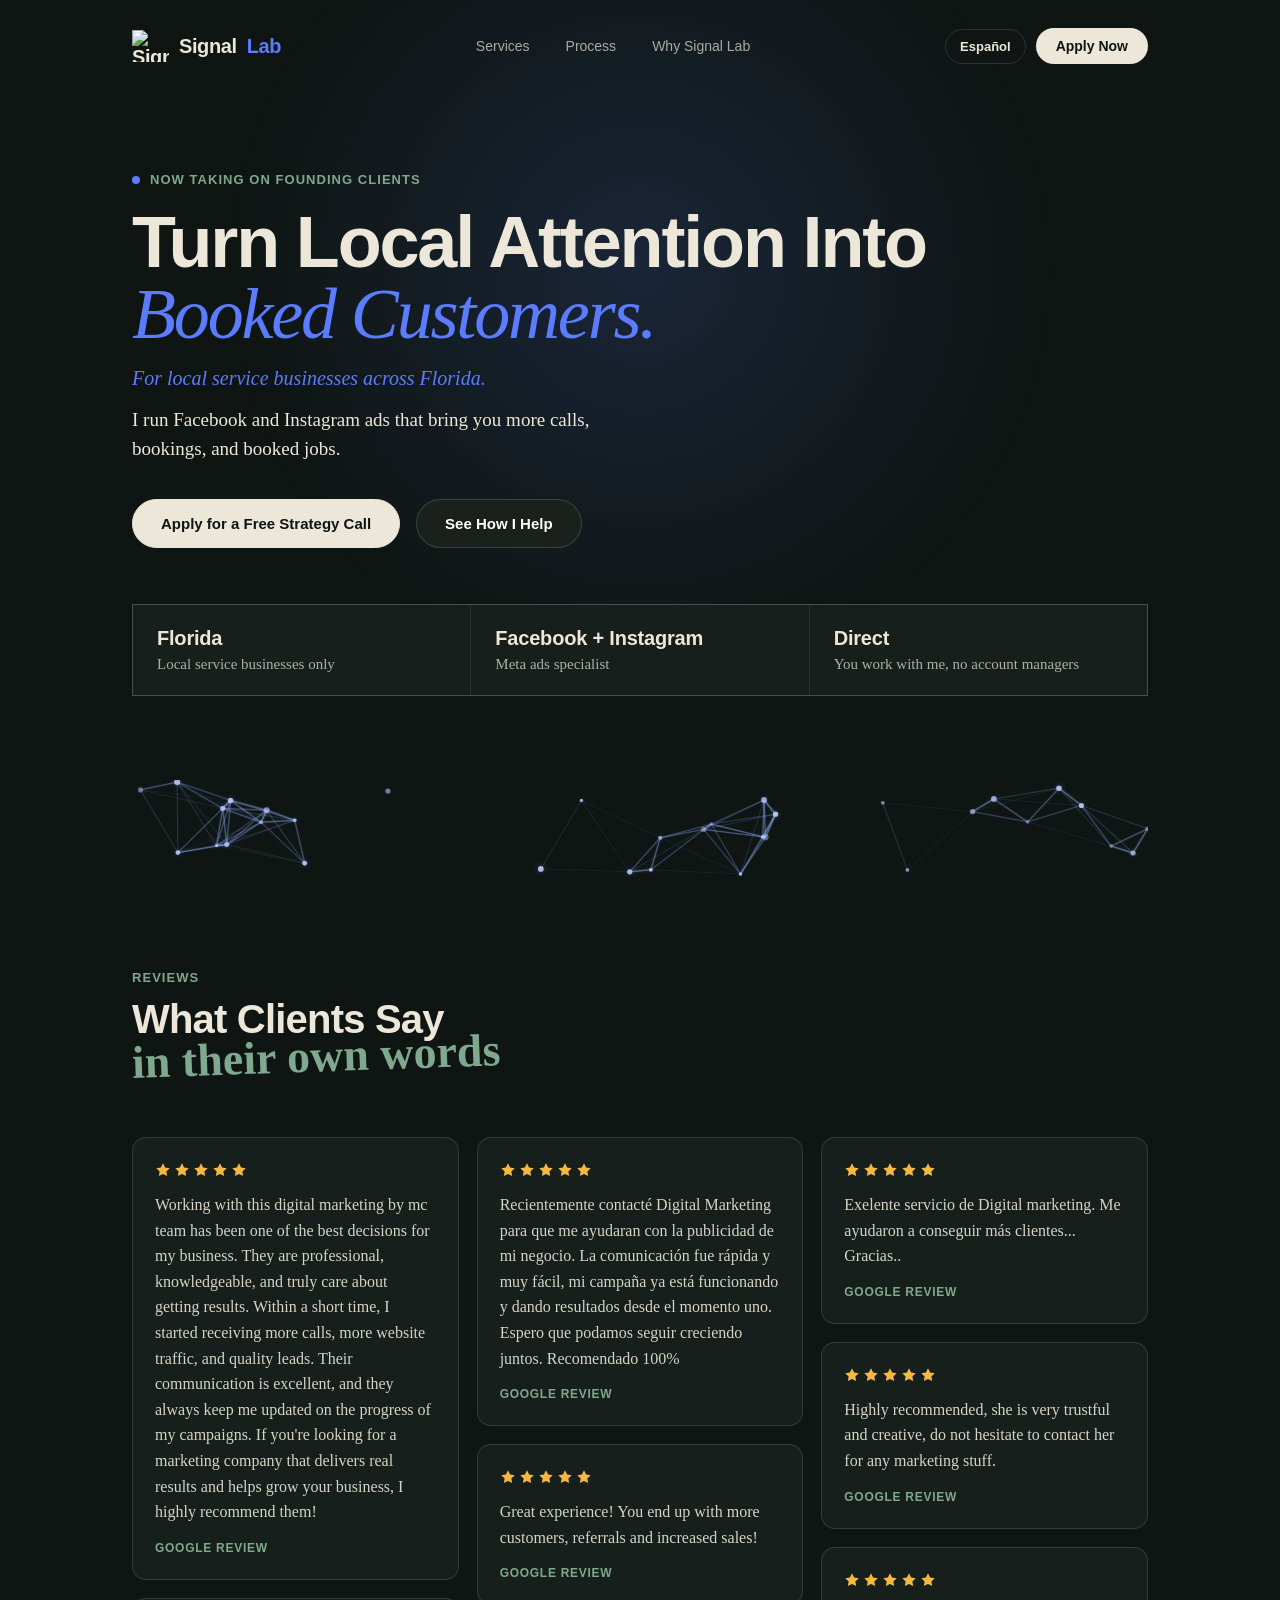
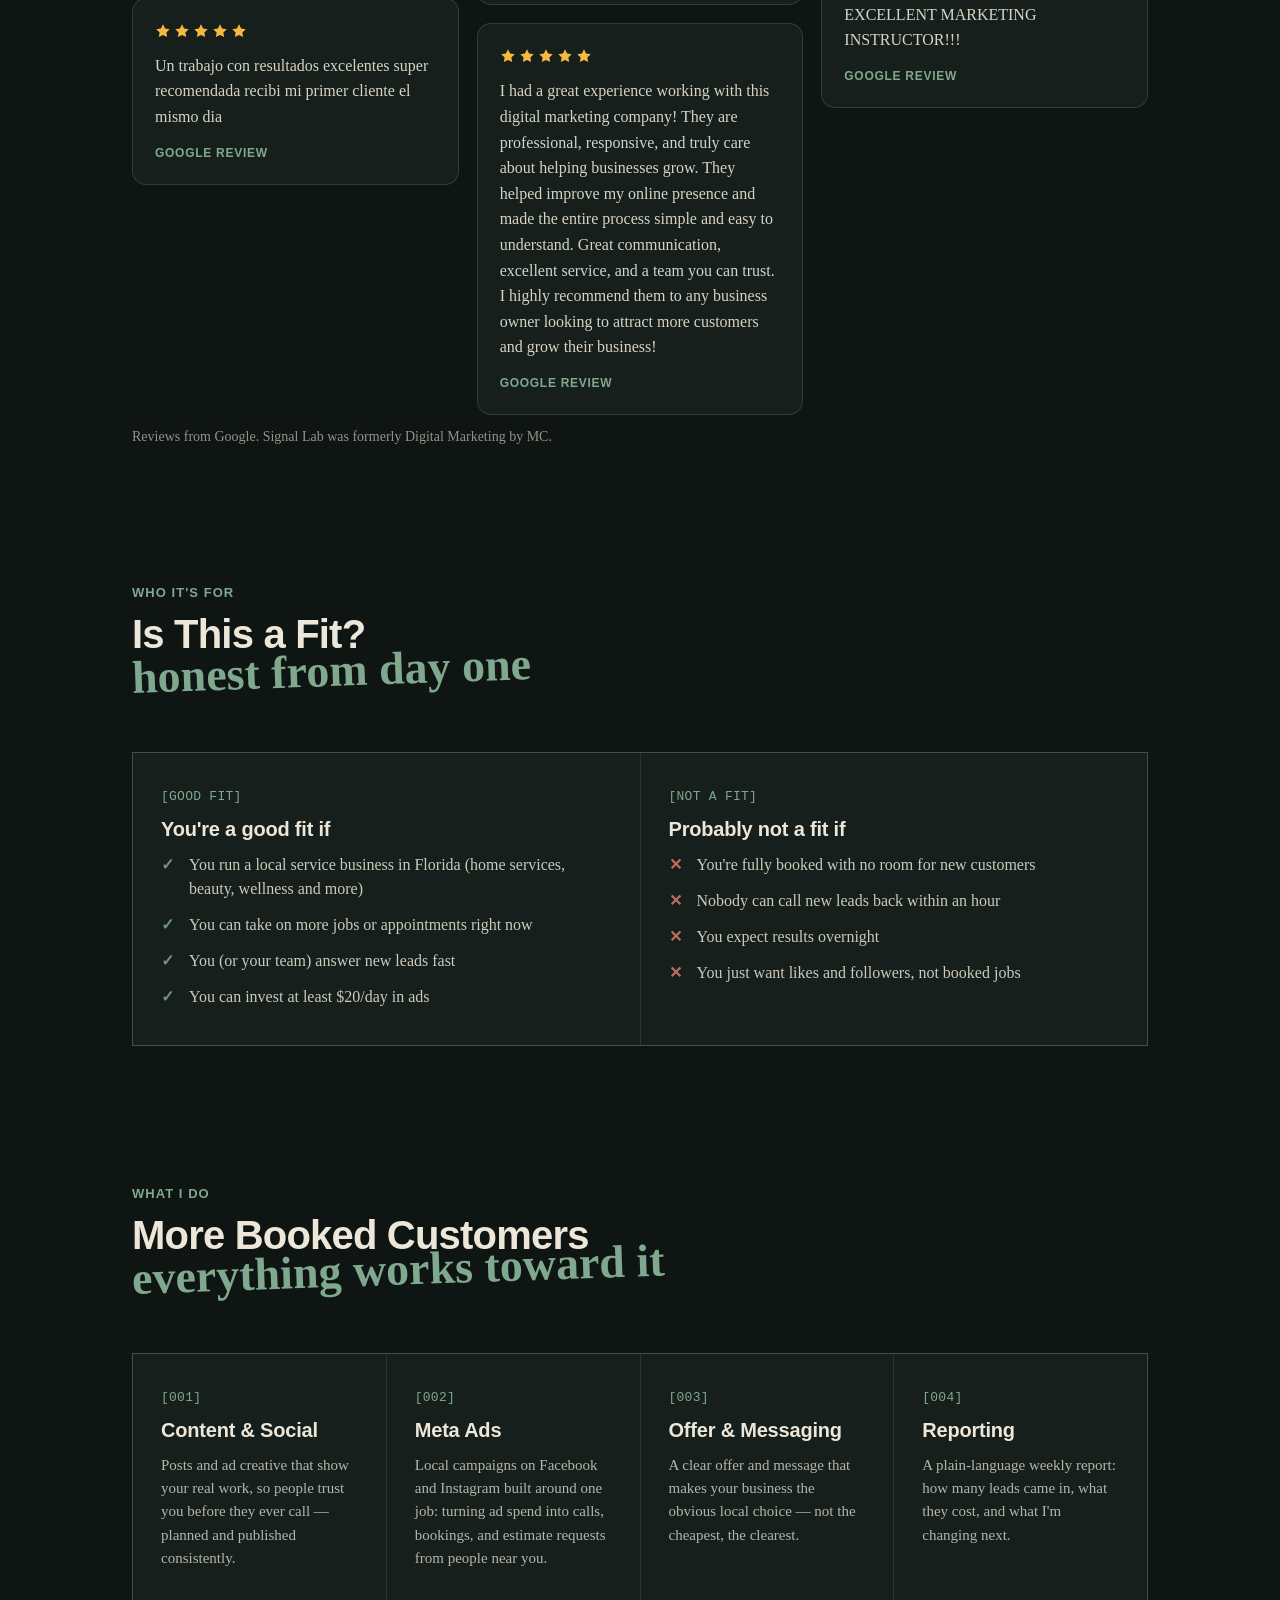
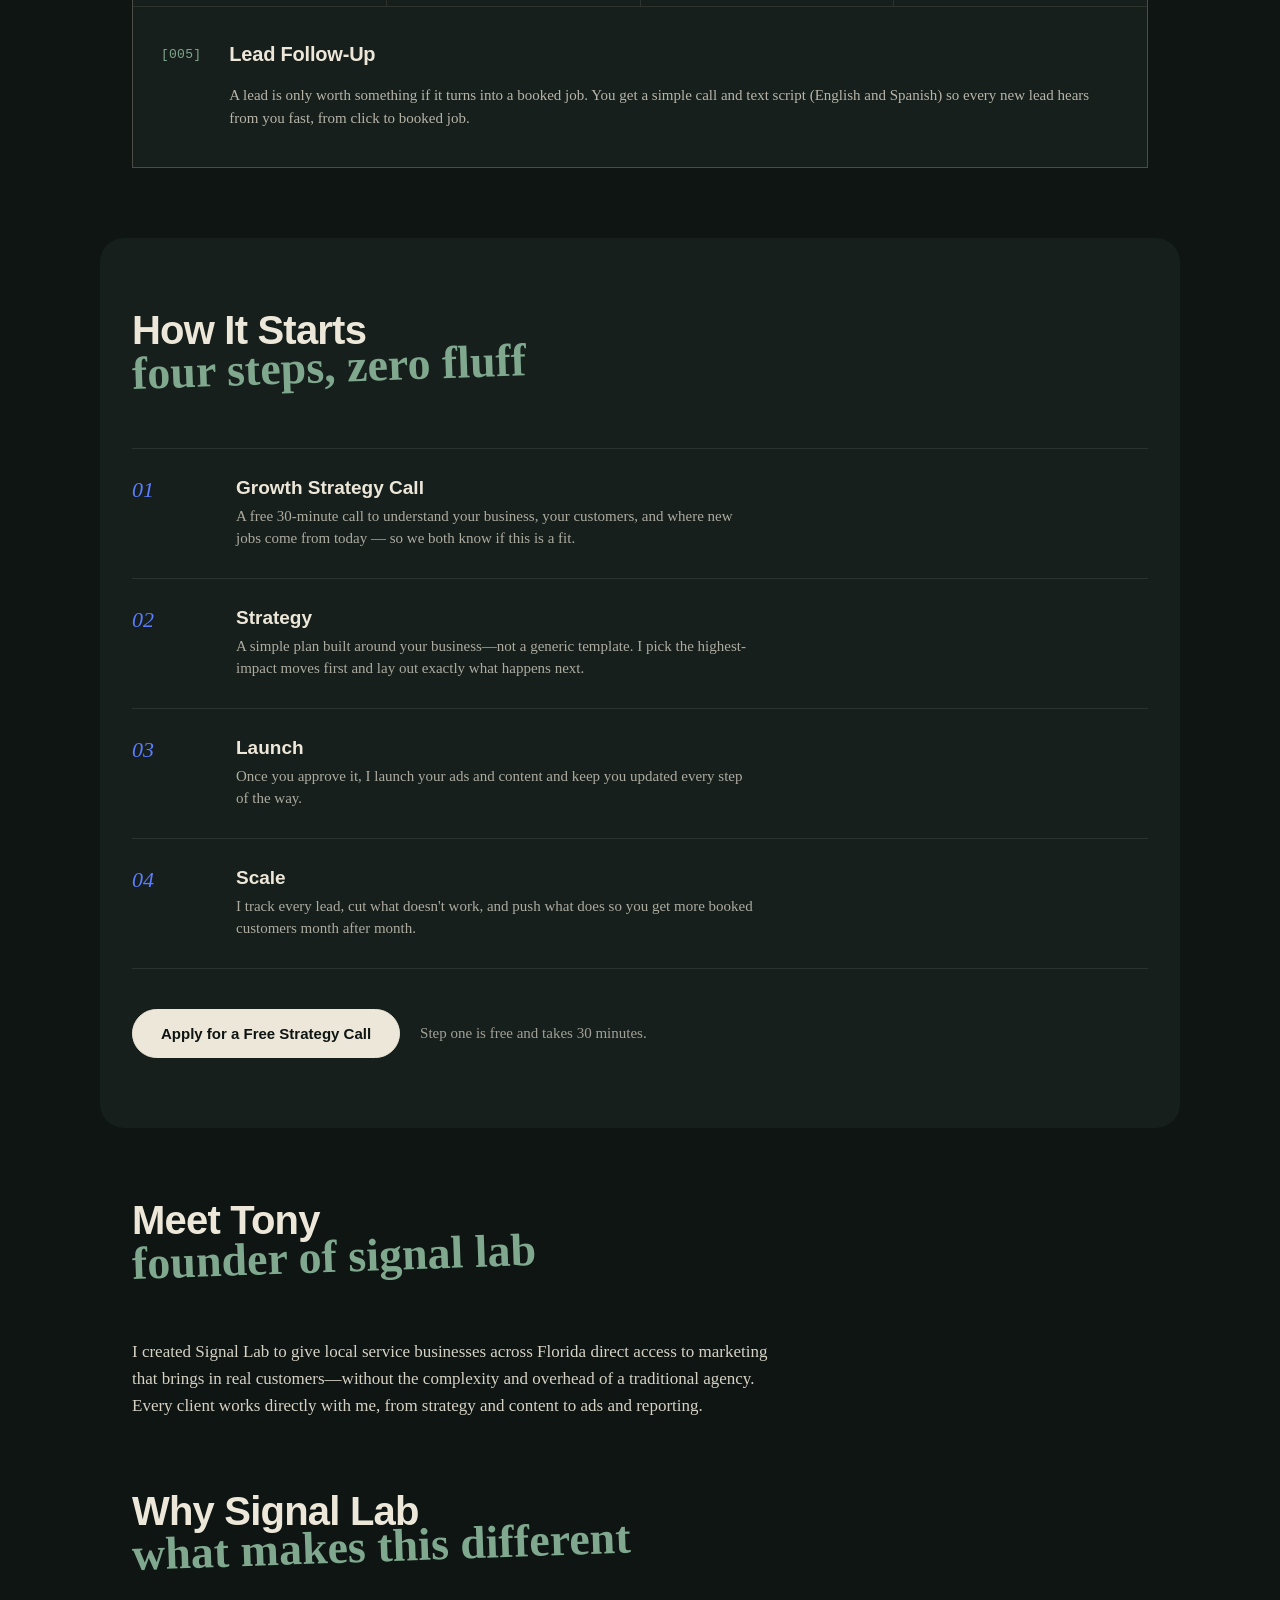
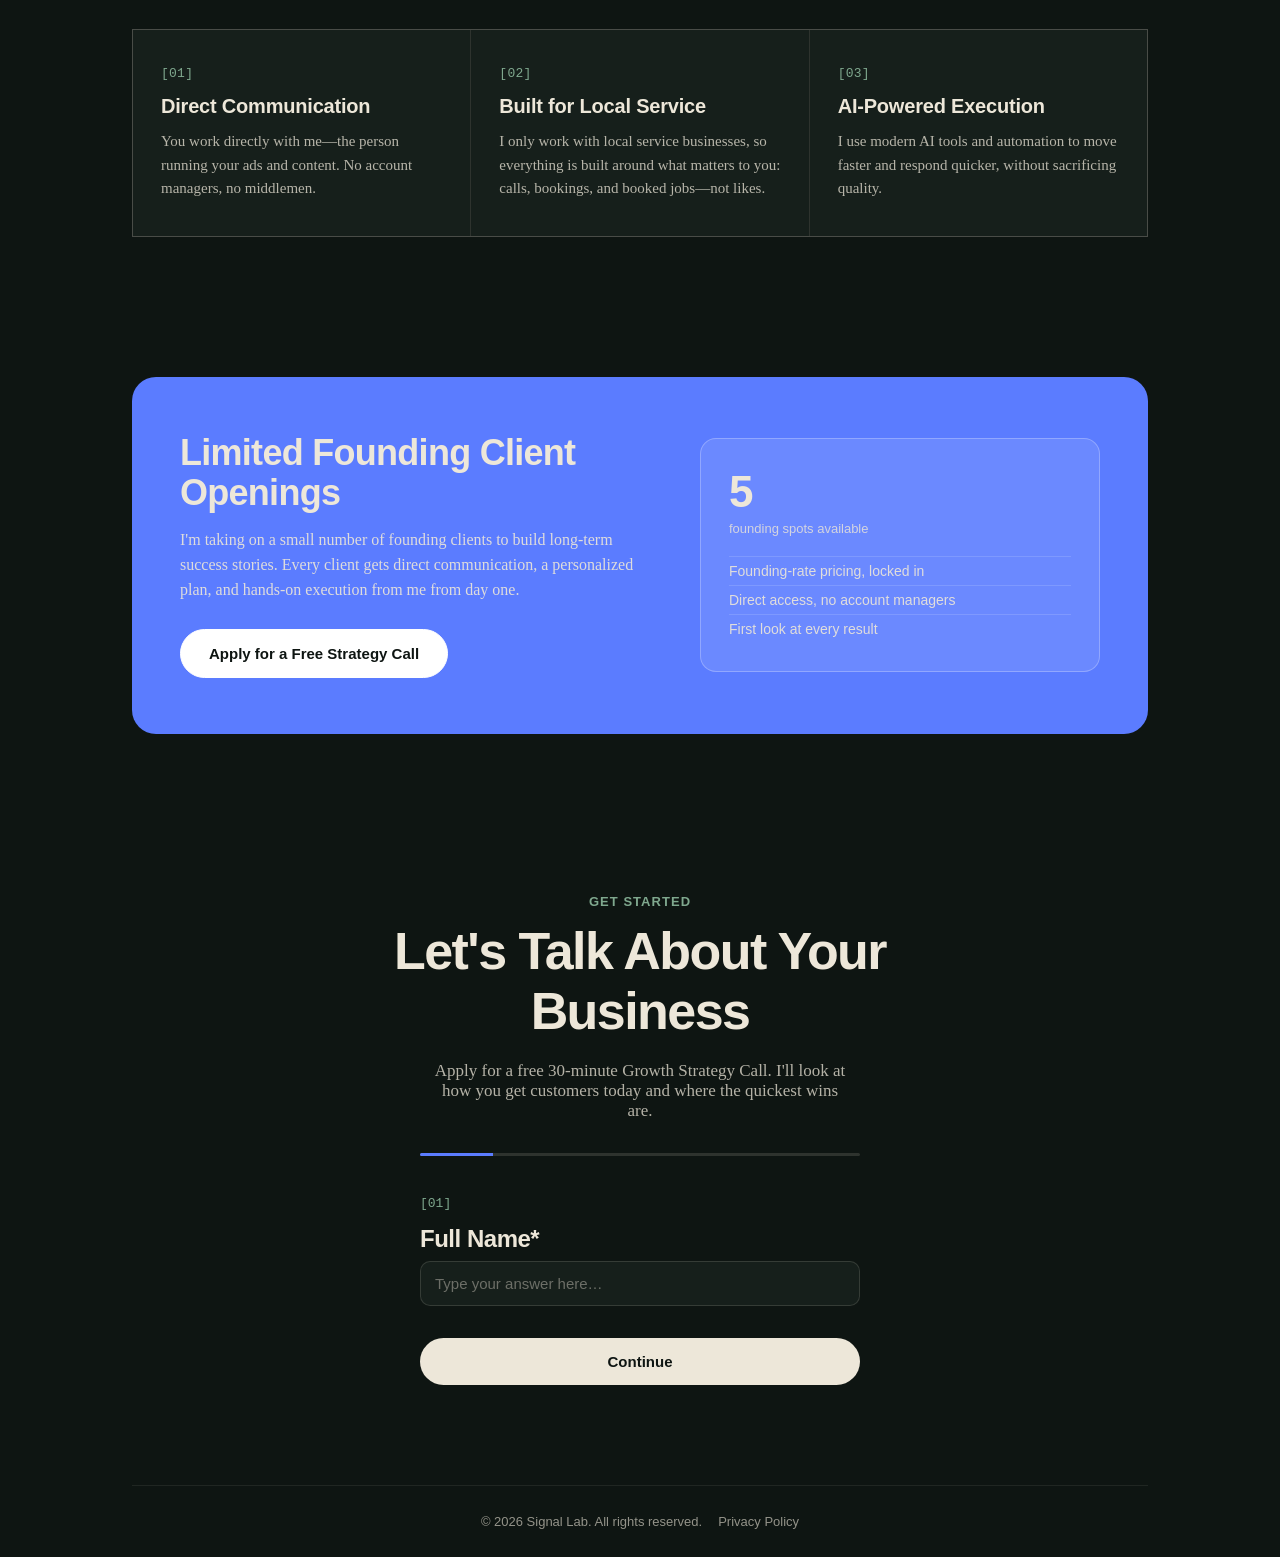
==== commit b7cfa680: "Add Google reviews section to homepage" ====
--- a/index.html
+++ b/index.html
@@ -331,6 +331,15 @@
     .hero-cta .btn-primary,.cta-row .btn-primary,.founding .btn-primary{width:100%;justify-content:center;text-align:center;}
     .cta-row span{width:100%;text-align:center;}
   }
+
+  .reviews{columns:3;column-gap:18px;}
+  .review{break-inside:avoid;margin:0 0 18px;background:var(--panel);border:1px solid var(--line);border-radius:14px;padding:24px 22px;}
+  .review-stars{display:flex;gap:3px;color:#F5B942;margin-bottom:14px;}
+  .review blockquote{font-family:'Source Serif 4',serif;font-size:16px;line-height:1.6;opacity:.9;}
+  .review figcaption{margin-top:16px;font-size:12px;font-weight:600;letter-spacing:.06em;text-transform:uppercase;color:var(--moss);}
+  .reviews-note{margin-top:14px;font-family:'Source Serif 4',serif;font-size:14px;opacity:.6;}
+  @media (max-width:980px){.reviews{columns:2;}}
+  @media (max-width:760px){.reviews{columns:1;}.review{padding:20px 18px;}}
 </style>
 <!-- Meta Pixel Code -->
 <script>
@@ -386,6 +395,59 @@
   </section>
 
   <canvas class="signal-network" id="signalNetwork" aria-hidden="true"></canvas>
+
+  <section class="section" id="reviews">
+    <div class="section-head">
+      <div class="section-label">Reviews</div>
+      <div class="section-title-wrap">
+        <h2 class="section-title">What Clients Say</h2>
+        <span class="script-accent">in their own words</span>
+      </div>
+    </div>
+    <div class="reviews">
+      <figure class="review">
+        <div class="review-stars" role="img" aria-label="5 out of 5 stars"><svg viewBox="0 0 20 20" width="16" height="16" fill="currentColor" aria-hidden="true"><path d="M10 1.6l2.6 5.3 5.8.8-4.2 4.1 1 5.8L10 14.9l-5.2 2.7 1-5.8L1.6 7.7l5.8-.8L10 1.6z"/></svg><svg viewBox="0 0 20 20" width="16" height="16" fill="currentColor" aria-hidden="true"><path d="M10 1.6l2.6 5.3 5.8.8-4.2 4.1 1 5.8L10 14.9l-5.2 2.7 1-5.8L1.6 7.7l5.8-.8L10 1.6z"/></svg><svg viewBox="0 0 20 20" width="16" height="16" fill="currentColor" aria-hidden="true"><path d="M10 1.6l2.6 5.3 5.8.8-4.2 4.1 1 5.8L10 14.9l-5.2 2.7 1-5.8L1.6 7.7l5.8-.8L10 1.6z"/></svg><svg viewBox="0 0 20 20" width="16" height="16" fill="currentColor" aria-hidden="true"><path d="M10 1.6l2.6 5.3 5.8.8-4.2 4.1 1 5.8L10 14.9l-5.2 2.7 1-5.8L1.6 7.7l5.8-.8L10 1.6z"/></svg><svg viewBox="0 0 20 20" width="16" height="16" fill="currentColor" aria-hidden="true"><path d="M10 1.6l2.6 5.3 5.8.8-4.2 4.1 1 5.8L10 14.9l-5.2 2.7 1-5.8L1.6 7.7l5.8-.8L10 1.6z"/></svg></div>
+        <blockquote lang="en">Working with this digital marketing by mc team has been one of the best decisions for my business. They are professional, knowledgeable, and truly care about getting results. Within a short time, I started receiving more calls, more website traffic, and quality leads. Their communication is excellent, and they always keep me updated on the progress of my campaigns. If you're looking for a marketing company that delivers real results and helps grow your business, I highly recommend them!</blockquote>
+        <figcaption>Google review</figcaption>
+      </figure>
+      <figure class="review">
+        <div class="review-stars" role="img" aria-label="5 out of 5 stars"><svg viewBox="0 0 20 20" width="16" height="16" fill="currentColor" aria-hidden="true"><path d="M10 1.6l2.6 5.3 5.8.8-4.2 4.1 1 5.8L10 14.9l-5.2 2.7 1-5.8L1.6 7.7l5.8-.8L10 1.6z"/></svg><svg viewBox="0 0 20 20" width="16" height="16" fill="currentColor" aria-hidden="true"><path d="M10 1.6l2.6 5.3 5.8.8-4.2 4.1 1 5.8L10 14.9l-5.2 2.7 1-5.8L1.6 7.7l5.8-.8L10 1.6z"/></svg><svg viewBox="0 0 20 20" width="16" height="16" fill="currentColor" aria-hidden="true"><path d="M10 1.6l2.6 5.3 5.8.8-4.2 4.1 1 5.8L10 14.9l-5.2 2.7 1-5.8L1.6 7.7l5.8-.8L10 1.6z"/></svg><svg viewBox="0 0 20 20" width="16" height="16" fill="currentColor" aria-hidden="true"><path d="M10 1.6l2.6 5.3 5.8.8-4.2 4.1 1 5.8L10 14.9l-5.2 2.7 1-5.8L1.6 7.7l5.8-.8L10 1.6z"/></svg><svg viewBox="0 0 20 20" width="16" height="16" fill="currentColor" aria-hidden="true"><path d="M10 1.6l2.6 5.3 5.8.8-4.2 4.1 1 5.8L10 14.9l-5.2 2.7 1-5.8L1.6 7.7l5.8-.8L10 1.6z"/></svg></div>
+        <blockquote lang="es">Un trabajo con resultados excelentes super recomendada recibi mi primer cliente el mismo dia</blockquote>
+        <figcaption>Google review</figcaption>
+      </figure>
+      <figure class="review">
+        <div class="review-stars" role="img" aria-label="5 out of 5 stars"><svg viewBox="0 0 20 20" width="16" height="16" fill="currentColor" aria-hidden="true"><path d="M10 1.6l2.6 5.3 5.8.8-4.2 4.1 1 5.8L10 14.9l-5.2 2.7 1-5.8L1.6 7.7l5.8-.8L10 1.6z"/></svg><svg viewBox="0 0 20 20" width="16" height="16" fill="currentColor" aria-hidden="true"><path d="M10 1.6l2.6 5.3 5.8.8-4.2 4.1 1 5.8L10 14.9l-5.2 2.7 1-5.8L1.6 7.7l5.8-.8L10 1.6z"/></svg><svg viewBox="0 0 20 20" width="16" height="16" fill="currentColor" aria-hidden="true"><path d="M10 1.6l2.6 5.3 5.8.8-4.2 4.1 1 5.8L10 14.9l-5.2 2.7 1-5.8L1.6 7.7l5.8-.8L10 1.6z"/></svg><svg viewBox="0 0 20 20" width="16" height="16" fill="currentColor" aria-hidden="true"><path d="M10 1.6l2.6 5.3 5.8.8-4.2 4.1 1 5.8L10 14.9l-5.2 2.7 1-5.8L1.6 7.7l5.8-.8L10 1.6z"/></svg><svg viewBox="0 0 20 20" width="16" height="16" fill="currentColor" aria-hidden="true"><path d="M10 1.6l2.6 5.3 5.8.8-4.2 4.1 1 5.8L10 14.9l-5.2 2.7 1-5.8L1.6 7.7l5.8-.8L10 1.6z"/></svg></div>
+        <blockquote lang="es">Recientemente contacté Digital Marketing para que me ayudaran con la publicidad de mi negocio. La comunicación fue rápida y muy fácil, mi campaña ya está funcionando y dando resultados desde el momento uno. Espero que podamos seguir creciendo juntos. Recomendado 100%</blockquote>
+        <figcaption>Google review</figcaption>
+      </figure>
+      <figure class="review">
+        <div class="review-stars" role="img" aria-label="5 out of 5 stars"><svg viewBox="0 0 20 20" width="16" height="16" fill="currentColor" aria-hidden="true"><path d="M10 1.6l2.6 5.3 5.8.8-4.2 4.1 1 5.8L10 14.9l-5.2 2.7 1-5.8L1.6 7.7l5.8-.8L10 1.6z"/></svg><svg viewBox="0 0 20 20" width="16" height="16" fill="currentColor" aria-hidden="true"><path d="M10 1.6l2.6 5.3 5.8.8-4.2 4.1 1 5.8L10 14.9l-5.2 2.7 1-5.8L1.6 7.7l5.8-.8L10 1.6z"/></svg><svg viewBox="0 0 20 20" width="16" height="16" fill="currentColor" aria-hidden="true"><path d="M10 1.6l2.6 5.3 5.8.8-4.2 4.1 1 5.8L10 14.9l-5.2 2.7 1-5.8L1.6 7.7l5.8-.8L10 1.6z"/></svg><svg viewBox="0 0 20 20" width="16" height="16" fill="currentColor" aria-hidden="true"><path d="M10 1.6l2.6 5.3 5.8.8-4.2 4.1 1 5.8L10 14.9l-5.2 2.7 1-5.8L1.6 7.7l5.8-.8L10 1.6z"/></svg><svg viewBox="0 0 20 20" width="16" height="16" fill="currentColor" aria-hidden="true"><path d="M10 1.6l2.6 5.3 5.8.8-4.2 4.1 1 5.8L10 14.9l-5.2 2.7 1-5.8L1.6 7.7l5.8-.8L10 1.6z"/></svg></div>
+        <blockquote lang="en">Great experience! You end up with more customers, referrals and increased sales!</blockquote>
+        <figcaption>Google review</figcaption>
+      </figure>
+      <figure class="review">
+        <div class="review-stars" role="img" aria-label="5 out of 5 stars"><svg viewBox="0 0 20 20" width="16" height="16" fill="currentColor" aria-hidden="true"><path d="M10 1.6l2.6 5.3 5.8.8-4.2 4.1 1 5.8L10 14.9l-5.2 2.7 1-5.8L1.6 7.7l5.8-.8L10 1.6z"/></svg><svg viewBox="0 0 20 20" width="16" height="16" fill="currentColor" aria-hidden="true"><path d="M10 1.6l2.6 5.3 5.8.8-4.2 4.1 1 5.8L10 14.9l-5.2 2.7 1-5.8L1.6 7.7l5.8-.8L10 1.6z"/></svg><svg viewBox="0 0 20 20" width="16" height="16" fill="currentColor" aria-hidden="true"><path d="M10 1.6l2.6 5.3 5.8.8-4.2 4.1 1 5.8L10 14.9l-5.2 2.7 1-5.8L1.6 7.7l5.8-.8L10 1.6z"/></svg><svg viewBox="0 0 20 20" width="16" height="16" fill="currentColor" aria-hidden="true"><path d="M10 1.6l2.6 5.3 5.8.8-4.2 4.1 1 5.8L10 14.9l-5.2 2.7 1-5.8L1.6 7.7l5.8-.8L10 1.6z"/></svg><svg viewBox="0 0 20 20" width="16" height="16" fill="currentColor" aria-hidden="true"><path d="M10 1.6l2.6 5.3 5.8.8-4.2 4.1 1 5.8L10 14.9l-5.2 2.7 1-5.8L1.6 7.7l5.8-.8L10 1.6z"/></svg></div>
+        <blockquote lang="en">I had a great experience working with this digital marketing company! They are professional, responsive, and truly care about helping businesses grow. They helped improve my online presence and made the entire process simple and easy to understand. Great communication, excellent service, and a team you can trust. I highly recommend them to any business owner looking to attract more customers and grow their business!</blockquote>
+        <figcaption>Google review</figcaption>
+      </figure>
+      <figure class="review">
+        <div class="review-stars" role="img" aria-label="5 out of 5 stars"><svg viewBox="0 0 20 20" width="16" height="16" fill="currentColor" aria-hidden="true"><path d="M10 1.6l2.6 5.3 5.8.8-4.2 4.1 1 5.8L10 14.9l-5.2 2.7 1-5.8L1.6 7.7l5.8-.8L10 1.6z"/></svg><svg viewBox="0 0 20 20" width="16" height="16" fill="currentColor" aria-hidden="true"><path d="M10 1.6l2.6 5.3 5.8.8-4.2 4.1 1 5.8L10 14.9l-5.2 2.7 1-5.8L1.6 7.7l5.8-.8L10 1.6z"/></svg><svg viewBox="0 0 20 20" width="16" height="16" fill="currentColor" aria-hidden="true"><path d="M10 1.6l2.6 5.3 5.8.8-4.2 4.1 1 5.8L10 14.9l-5.2 2.7 1-5.8L1.6 7.7l5.8-.8L10 1.6z"/></svg><svg viewBox="0 0 20 20" width="16" height="16" fill="currentColor" aria-hidden="true"><path d="M10 1.6l2.6 5.3 5.8.8-4.2 4.1 1 5.8L10 14.9l-5.2 2.7 1-5.8L1.6 7.7l5.8-.8L10 1.6z"/></svg><svg viewBox="0 0 20 20" width="16" height="16" fill="currentColor" aria-hidden="true"><path d="M10 1.6l2.6 5.3 5.8.8-4.2 4.1 1 5.8L10 14.9l-5.2 2.7 1-5.8L1.6 7.7l5.8-.8L10 1.6z"/></svg></div>
+        <blockquote lang="es">Exelente servicio de Digital marketing. Me ayudaron a conseguir más clientes... Gracias..</blockquote>
+        <figcaption>Google review</figcaption>
+      </figure>
+      <figure class="review">
+        <div class="review-stars" role="img" aria-label="5 out of 5 stars"><svg viewBox="0 0 20 20" width="16" height="16" fill="currentColor" aria-hidden="true"><path d="M10 1.6l2.6 5.3 5.8.8-4.2 4.1 1 5.8L10 14.9l-5.2 2.7 1-5.8L1.6 7.7l5.8-.8L10 1.6z"/></svg><svg viewBox="0 0 20 20" width="16" height="16" fill="currentColor" aria-hidden="true"><path d="M10 1.6l2.6 5.3 5.8.8-4.2 4.1 1 5.8L10 14.9l-5.2 2.7 1-5.8L1.6 7.7l5.8-.8L10 1.6z"/></svg><svg viewBox="0 0 20 20" width="16" height="16" fill="currentColor" aria-hidden="true"><path d="M10 1.6l2.6 5.3 5.8.8-4.2 4.1 1 5.8L10 14.9l-5.2 2.7 1-5.8L1.6 7.7l5.8-.8L10 1.6z"/></svg><svg viewBox="0 0 20 20" width="16" height="16" fill="currentColor" aria-hidden="true"><path d="M10 1.6l2.6 5.3 5.8.8-4.2 4.1 1 5.8L10 14.9l-5.2 2.7 1-5.8L1.6 7.7l5.8-.8L10 1.6z"/></svg><svg viewBox="0 0 20 20" width="16" height="16" fill="currentColor" aria-hidden="true"><path d="M10 1.6l2.6 5.3 5.8.8-4.2 4.1 1 5.8L10 14.9l-5.2 2.7 1-5.8L1.6 7.7l5.8-.8L10 1.6z"/></svg></div>
+        <blockquote lang="en">Highly recommended, she is very trustful and creative, do not hesitate to contact her for any marketing stuff.</blockquote>
+        <figcaption>Google review</figcaption>
+      </figure>
+      <figure class="review">
+        <div class="review-stars" role="img" aria-label="5 out of 5 stars"><svg viewBox="0 0 20 20" width="16" height="16" fill="currentColor" aria-hidden="true"><path d="M10 1.6l2.6 5.3 5.8.8-4.2 4.1 1 5.8L10 14.9l-5.2 2.7 1-5.8L1.6 7.7l5.8-.8L10 1.6z"/></svg><svg viewBox="0 0 20 20" width="16" height="16" fill="currentColor" aria-hidden="true"><path d="M10 1.6l2.6 5.3 5.8.8-4.2 4.1 1 5.8L10 14.9l-5.2 2.7 1-5.8L1.6 7.7l5.8-.8L10 1.6z"/></svg><svg viewBox="0 0 20 20" width="16" height="16" fill="currentColor" aria-hidden="true"><path d="M10 1.6l2.6 5.3 5.8.8-4.2 4.1 1 5.8L10 14.9l-5.2 2.7 1-5.8L1.6 7.7l5.8-.8L10 1.6z"/></svg><svg viewBox="0 0 20 20" width="16" height="16" fill="currentColor" aria-hidden="true"><path d="M10 1.6l2.6 5.3 5.8.8-4.2 4.1 1 5.8L10 14.9l-5.2 2.7 1-5.8L1.6 7.7l5.8-.8L10 1.6z"/></svg><svg viewBox="0 0 20 20" width="16" height="16" fill="currentColor" aria-hidden="true"><path d="M10 1.6l2.6 5.3 5.8.8-4.2 4.1 1 5.8L10 14.9l-5.2 2.7 1-5.8L1.6 7.7l5.8-.8L10 1.6z"/></svg></div>
+        <blockquote lang="en">EXCELLENT MARKETING INSTRUCTOR!!!</blockquote>
+        <figcaption>Google review</figcaption>
+      </figure>
+    </div>
+    <p class="reviews-note">Reviews from Google. Signal Lab was formerly Digital Marketing by MC.</p>
+  </section>
 
   <section class="section" id="fit">
     <div class="section-head">
@@ -1018,7 +1080,7 @@
 
 <script>
   /* English / Spanish switch */
-  var SL_ES = {"Apply for a Free Strategy Call": "Solicite una llamada de estrategia gratis", "Step one is free and takes 30 minutes.": "El primer paso es gratis y toma 30 minutos.", "Services": "Servicios","Process": "Proceso","Why Signal Lab": "Por qué Signal Lab","Apply Now": "Aplicar ahora","Now taking on founding clients": "Aceptando clientes fundadores","Turn Local Attention Into": "Convierta la atención local en","Booked Customers.": "clientes agendados.","For local service businesses across Florida.": "Para negocios de servicios locales en toda Florida.","I run Facebook and Instagram ads that bring you more calls, bookings, and booked jobs.": "Manejo anuncios en Facebook e Instagram que le traen más llamadas, citas y trabajos agendados.","See How I Help": "Vea cómo le ayudo","Local service businesses only": "Solo negocios de servicios locales","Meta ads specialist": "Especialista en anuncios de Meta","Direct": "Directo","You work with me, no account managers": "Usted trabaja conmigo, sin gerentes de cuenta","What I do": "Lo que hago","More Booked Customers": "Más clientes agendados","everything works toward it": "todo trabaja para eso","Content & Social": "Contenido y redes sociales","Posts and ad creative that show your real work, so people trust you before they ever call — planned and published consistently.": "Publicaciones y anuncios que muestran su trabajo real, para que la gente confíe en usted antes de llamar, planificados y publicados con constancia.","Meta Ads": "Anuncios en Meta","Local campaigns on Facebook and Instagram built around one job: turning ad spend into calls, bookings, and estimate requests from people near you.": "Campañas locales en Facebook e Instagram con un solo objetivo: convertir su inversión en anuncios en llamadas, citas y solicitudes de presupuesto de personas cerca de usted.","Offer & Messaging": "Oferta y mensaje","A clear offer and message that makes your business the obvious local choice — not the cheapest, the clearest.": "Una oferta y un mensaje claros que hacen de su negocio la opción local obvia: no la más barata, la más clara.","Reporting": "Reportes","A plain-language weekly report: how many leads came in, what they cost, and what I'm changing next.": "Un reporte semanal en lenguaje sencillo: cuántos prospectos llegaron, cuánto costaron y qué voy a cambiar después.","Lead Follow-Up": "Seguimiento de prospectos","A lead is only worth something if it turns into a booked job. You get a simple call and text script (English and Spanish) so every new lead hears from you fast, from click to booked job.": "Un prospecto solo vale algo si se convierte en un trabajo agendado. Usted recibe un guion sencillo de llamada y mensaje de texto (en inglés y español) para que cada nuevo prospecto sepa de usted rápido, desde el clic hasta el trabajo agendado.","How It Starts": "Cómo empieza","four steps, zero fluff": "cuatro pasos, sin relleno","Growth Strategy Call": "Llamada de estrategia de crecimiento","A free 30-minute call to understand your business, your customers, and where new jobs come from today — so we both know if this is a fit.": "Una llamada gratis de 30 minutos para entender su negocio, sus clientes y de dónde vienen hoy los trabajos nuevos, para que ambos sepamos si esto es para usted.","Strategy": "Estrategia","A simple plan built around your business—not a generic template. I pick the highest-impact moves first and lay out exactly what happens next.": "Un plan sencillo hecho para su negocio, no una plantilla genérica. Elijo primero las acciones de mayor impacto y le explico exactamente qué sigue.","Launch": "Lanzamiento","Once you approve it, I launch your ads and content and keep you updated every step of the way.": "Cuando usted lo aprueba, lanzo sus anuncios y contenido y le mantengo informado en cada paso.","Scale": "Crecimiento","I track every lead, cut what doesn't work, and push what does so you get more booked customers month after month.": "Doy seguimiento a cada prospecto, quito lo que no funciona e impulso lo que sí, para que tenga más clientes agendados mes tras mes.","Limited Founding Client Openings": "Cupos limitados para clientes fundadores","I'm taking on a small number of founding clients to build long-term success stories. Every client gets direct communication, a personalized plan, and hands-on execution from me from day one.": "Estoy aceptando un número pequeño de clientes fundadores para construir casos de éxito a largo plazo. Cada cliente recibe comunicación directa, un plan personalizado y ejecución práctica de mi parte desde el primer día.","founding spots available": "cupos de fundador disponibles","Founding-rate pricing, locked in": "Precio de fundador, garantizado","Direct access, no account managers": "Acceso directo, sin gerentes de cuenta","First look at every result": "Primer vistazo a cada resultado","what makes this different": "lo que hace esto diferente","Direct Communication": "Comunicación directa","You work directly with me—the person running your ads and content. No account managers, no middlemen.": "Usted trabaja directamente conmigo, la persona que maneja sus anuncios y contenido. Sin gerentes de cuenta ni intermediarios.","Built for Local Service": "Hecho para servicios locales","I only work with local service businesses, so everything is built around what matters to you: calls, bookings, and booked jobs—not likes.": "Solo trabajo con negocios de servicios locales, así que todo está construido alrededor de lo que le importa: llamadas, citas y trabajos agendados, no «me gusta».","AI-Powered Execution": "Ejecución con inteligencia artificial","I use modern AI tools and automation to move faster and respond quicker, without sacrificing quality.": "Uso herramientas modernas de IA y automatización para avanzar más rápido y responder antes, sin sacrificar la calidad.","Who it's for": "Para quién es","Is This a Fit?": "¿Es para usted?","honest from day one": "honesto desde el primer día","[GOOD FIT]": "[ES PARA USTED]","You're a good fit if": "Es para usted si","You run a local service business in Florida (home services, beauty, wellness and more)": "Tiene un negocio de servicios locales en Florida (servicios para el hogar, belleza, bienestar y más)","You can take on more jobs or appointments right now": "Puede aceptar más trabajos o citas ahora mismo","You (or your team) answer new leads fast": "Usted (o su equipo) responde rápido a los nuevos prospectos","You can invest at least $20/day in ads": "Puede invertir al menos $20 al día en anuncios","[NOT A FIT]": "[NO ES PARA USTED]","Probably not a fit if": "Probablemente no es para usted si","You're fully booked with no room for new customers": "Está completamente lleno y no tiene espacio para clientes nuevos","Nobody can call new leads back within an hour": "Nadie puede devolver la llamada a un prospecto en menos de una hora","You expect results overnight": "Espera resultados de la noche a la mañana","You just want likes and followers, not booked jobs": "Solo quiere «me gusta» y seguidores, no trabajos agendados","Meet Tony": "Conozca a Tony","founder of signal lab": "fundador de signal lab","I created Signal Lab to give local service businesses across Florida direct access to marketing that brings in real customers—without the complexity and overhead of a traditional agency. Every client works directly with me, from strategy and content to ads and reporting.": "Creé Signal Lab para darles a los negocios de servicios locales de Florida acceso directo a un marketing que trae clientes reales, sin la complejidad ni los costos de una agencia tradicional. Cada cliente trabaja directamente conmigo, desde la estrategia y el contenido hasta los anuncios y los reportes.","Get started": "Empiece aquí","Let's Talk About Your Business": "Hablemos de su negocio","Apply for a free 30-minute Growth Strategy Call. I'll look at how you get customers today and where the quickest wins are.": "Solicite una llamada gratis de estrategia de crecimiento de 30 minutos. Revisaré cómo consigue clientes hoy y dónde están las mejoras más rápidas.","Full Name*": "Nombre completo*","Continue": "Continuar","Share your website or Instagram:*": "Comparta su sitio web o Instagram:*","(I'll review it before we talk so the call is useful)": "(Lo revisaré antes de hablar para que la llamada sea útil)","Back": "Atrás","What is your current monthly revenue range?*": "¿Cuál es su rango actual de ingresos mensuales?*","(Answer honestly—this helps me see where you are and how I can help)": "(Responda con honestidad: esto me ayuda a ver dónde está y cómo puedo ayudarle)","Under $5K/month": "Menos de $5K al mes","$5K–$15K/month": "$5K–$15K al mes","$15K–$30K/month": "$15K–$30K al mes","$30K–$75K/month": "$30K–$75K al mes","$75K+/month": "$75K+ al mes","What is your current ad spend budget range?*": "¿Cuál es su presupuesto actual de anuncios?*","$0 — never run ads": "$0, nunca he hecho anuncios","Under $500/month": "Menos de $500 al mes","$500–$1.5K/month": "$500–$1.5K al mes","$1.5K–$5K/month": "$1.5K–$5K al mes","$5K+/month": "$5K+ al mes","What type of business are you running?*": "¿Qué tipo de negocio tiene?*","Home services / contractor": "Servicios para el hogar / contratista","Beauty / salon / spa": "Belleza / salón / spa","Health / wellness / fitness": "Salud / bienestar / fitness","Other local service business": "Otro negocio de servicios locales","Fill out your contact information.*": "Complete su información de contacto.*","Phone number*": "Número de teléfono*","Email*": "Correo electrónico*","I'll follow up within 24 hours — or book a time now on the next screen.": "Le contactaré en menos de 24 horas, o agende una hora ahora en la siguiente pantalla.","You're in": "Listo","Thank You for": "¡Gracias por","Applying!": "aplicar!","I've got your info and will follow up within 24 hours. Want to skip the wait? Grab a time on my calendar now:": "Ya tengo su información y le contactaré en menos de 24 horas. ¿No quiere esperar? Reserve una hora en mi calendario ahora:","Schedule Your Call →": "Agende su llamada →","© 2026 Signal Lab. All rights reserved.": "© 2026 Signal Lab. Todos los derechos reservados.","Privacy Policy": "Política de privacidad","Type your answer here…": "Escriba su respuesta aquí…","Please fill this in.": "Por favor complete este campo.","Sending…": "Enviando…","Something went wrong sending your info. Please try again, or email getsignallab@gmail.com directly.": "Algo salió mal al enviar su información. Inténtelo de nuevo o escriba directamente a getsignallab@gmail.com.","Signal Lab — More Booked Customers for Florida Local Businesses": "Signal Lab — Más clientes agendados para negocios locales de Florida"};
+  var SL_ES = {"Reviews": "Reseñas", "What Clients Say": "Lo que dicen los clientes", "in their own words": "en sus propias palabras", "Google review": "Reseña de Google", "Reviews from Google. Signal Lab was formerly Digital Marketing by MC.": "Reseñas de Google. Signal Lab antes se llamaba Digital Marketing by MC.", "Apply for a Free Strategy Call": "Solicite una llamada de estrategia gratis", "Step one is free and takes 30 minutes.": "El primer paso es gratis y toma 30 minutos.", "Services": "Servicios","Process": "Proceso","Why Signal Lab": "Por qué Signal Lab","Apply Now": "Aplicar ahora","Now taking on founding clients": "Aceptando clientes fundadores","Turn Local Attention Into": "Convierta la atención local en","Booked Customers.": "clientes agendados.","For local service businesses across Florida.": "Para negocios de servicios locales en toda Florida.","I run Facebook and Instagram ads that bring you more calls, bookings, and booked jobs.": "Manejo anuncios en Facebook e Instagram que le traen más llamadas, citas y trabajos agendados.","See How I Help": "Vea cómo le ayudo","Local service businesses only": "Solo negocios de servicios locales","Meta ads specialist": "Especialista en anuncios de Meta","Direct": "Directo","You work with me, no account managers": "Usted trabaja conmigo, sin gerentes de cuenta","What I do": "Lo que hago","More Booked Customers": "Más clientes agendados","everything works toward it": "todo trabaja para eso","Content & Social": "Contenido y redes sociales","Posts and ad creative that show your real work, so people trust you before they ever call — planned and published consistently.": "Publicaciones y anuncios que muestran su trabajo real, para que la gente confíe en usted antes de llamar, planificados y publicados con constancia.","Meta Ads": "Anuncios en Meta","Local campaigns on Facebook and Instagram built around one job: turning ad spend into calls, bookings, and estimate requests from people near you.": "Campañas locales en Facebook e Instagram con un solo objetivo: convertir su inversión en anuncios en llamadas, citas y solicitudes de presupuesto de personas cerca de usted.","Offer & Messaging": "Oferta y mensaje","A clear offer and message that makes your business the obvious local choice — not the cheapest, the clearest.": "Una oferta y un mensaje claros que hacen de su negocio la opción local obvia: no la más barata, la más clara.","Reporting": "Reportes","A plain-language weekly report: how many leads came in, what they cost, and what I'm changing next.": "Un reporte semanal en lenguaje sencillo: cuántos prospectos llegaron, cuánto costaron y qué voy a cambiar después.","Lead Follow-Up": "Seguimiento de prospectos","A lead is only worth something if it turns into a booked job. You get a simple call and text script (English and Spanish) so every new lead hears from you fast, from click to booked job.": "Un prospecto solo vale algo si se convierte en un trabajo agendado. Usted recibe un guion sencillo de llamada y mensaje de texto (en inglés y español) para que cada nuevo prospecto sepa de usted rápido, desde el clic hasta el trabajo agendado.","How It Starts": "Cómo empieza","four steps, zero fluff": "cuatro pasos, sin relleno","Growth Strategy Call": "Llamada de estrategia de crecimiento","A free 30-minute call to understand your business, your customers, and where new jobs come from today — so we both know if this is a fit.": "Una llamada gratis de 30 minutos para entender su negocio, sus clientes y de dónde vienen hoy los trabajos nuevos, para que ambos sepamos si esto es para usted.","Strategy": "Estrategia","A simple plan built around your business—not a generic template. I pick the highest-impact moves first and lay out exactly what happens next.": "Un plan sencillo hecho para su negocio, no una plantilla genérica. Elijo primero las acciones de mayor impacto y le explico exactamente qué sigue.","Launch": "Lanzamiento","Once you approve it, I launch your ads and content and keep you updated every step of the way.": "Cuando usted lo aprueba, lanzo sus anuncios y contenido y le mantengo informado en cada paso.","Scale": "Crecimiento","I track every lead, cut what doesn't work, and push what does so you get more booked customers month after month.": "Doy seguimiento a cada prospecto, quito lo que no funciona e impulso lo que sí, para que tenga más clientes agendados mes tras mes.","Limited Founding Client Openings": "Cupos limitados para clientes fundadores","I'm taking on a small number of founding clients to build long-term success stories. Every client gets direct communication, a personalized plan, and hands-on execution from me from day one.": "Estoy aceptando un número pequeño de clientes fundadores para construir casos de éxito a largo plazo. Cada cliente recibe comunicación directa, un plan personalizado y ejecución práctica de mi parte desde el primer día.","founding spots available": "cupos de fundador disponibles","Founding-rate pricing, locked in": "Precio de fundador, garantizado","Direct access, no account managers": "Acceso directo, sin gerentes de cuenta","First look at every result": "Primer vistazo a cada resultado","what makes this different": "lo que hace esto diferente","Direct Communication": "Comunicación directa","You work directly with me—the person running your ads and content. No account managers, no middlemen.": "Usted trabaja directamente conmigo, la persona que maneja sus anuncios y contenido. Sin gerentes de cuenta ni intermediarios.","Built for Local Service": "Hecho para servicios locales","I only work with local service businesses, so everything is built around what matters to you: calls, bookings, and booked jobs—not likes.": "Solo trabajo con negocios de servicios locales, así que todo está construido alrededor de lo que le importa: llamadas, citas y trabajos agendados, no «me gusta».","AI-Powered Execution": "Ejecución con inteligencia artificial","I use modern AI tools and automation to move faster and respond quicker, without sacrificing quality.": "Uso herramientas modernas de IA y automatización para avanzar más rápido y responder antes, sin sacrificar la calidad.","Who it's for": "Para quién es","Is This a Fit?": "¿Es para usted?","honest from day one": "honesto desde el primer día","[GOOD FIT]": "[ES PARA USTED]","You're a good fit if": "Es para usted si","You run a local service business in Florida (home services, beauty, wellness and more)": "Tiene un negocio de servicios locales en Florida (servicios para el hogar, belleza, bienestar y más)","You can take on more jobs or appointments right now": "Puede aceptar más trabajos o citas ahora mismo","You (or your team) answer new leads fast": "Usted (o su equipo) responde rápido a los nuevos prospectos","You can invest at least $20/day in ads": "Puede invertir al menos $20 al día en anuncios","[NOT A FIT]": "[NO ES PARA USTED]","Probably not a fit if": "Probablemente no es para usted si","You're fully booked with no room for new customers": "Está completamente lleno y no tiene espacio para clientes nuevos","Nobody can call new leads back within an hour": "Nadie puede devolver la llamada a un prospecto en menos de una hora","You expect results overnight": "Espera resultados de la noche a la mañana","You just want likes and followers, not booked jobs": "Solo quiere «me gusta» y seguidores, no trabajos agendados","Meet Tony": "Conozca a Tony","founder of signal lab": "fundador de signal lab","I created Signal Lab to give local service businesses across Florida direct access to marketing that brings in real customers—without the complexity and overhead of a traditional agency. Every client works directly with me, from strategy and content to ads and reporting.": "Creé Signal Lab para darles a los negocios de servicios locales de Florida acceso directo a un marketing que trae clientes reales, sin la complejidad ni los costos de una agencia tradicional. Cada cliente trabaja directamente conmigo, desde la estrategia y el contenido hasta los anuncios y los reportes.","Get started": "Empiece aquí","Let's Talk About Your Business": "Hablemos de su negocio","Apply for a free 30-minute Growth Strategy Call. I'll look at how you get customers today and where the quickest wins are.": "Solicite una llamada gratis de estrategia de crecimiento de 30 minutos. Revisaré cómo consigue clientes hoy y dónde están las mejoras más rápidas.","Full Name*": "Nombre completo*","Continue": "Continuar","Share your website or Instagram:*": "Comparta su sitio web o Instagram:*","(I'll review it before we talk so the call is useful)": "(Lo revisaré antes de hablar para que la llamada sea útil)","Back": "Atrás","What is your current monthly revenue range?*": "¿Cuál es su rango actual de ingresos mensuales?*","(Answer honestly—this helps me see where you are and how I can help)": "(Responda con honestidad: esto me ayuda a ver dónde está y cómo puedo ayudarle)","Under $5K/month": "Menos de $5K al mes","$5K–$15K/month": "$5K–$15K al mes","$15K–$30K/month": "$15K–$30K al mes","$30K–$75K/month": "$30K–$75K al mes","$75K+/month": "$75K+ al mes","What is your current ad spend budget range?*": "¿Cuál es su presupuesto actual de anuncios?*","$0 — never run ads": "$0, nunca he hecho anuncios","Under $500/month": "Menos de $500 al mes","$500–$1.5K/month": "$500–$1.5K al mes","$1.5K–$5K/month": "$1.5K–$5K al mes","$5K+/month": "$5K+ al mes","What type of business are you running?*": "¿Qué tipo de negocio tiene?*","Home services / contractor": "Servicios para el hogar / contratista","Beauty / salon / spa": "Belleza / salón / spa","Health / wellness / fitness": "Salud / bienestar / fitness","Other local service business": "Otro negocio de servicios locales","Fill out your contact information.*": "Complete su información de contacto.*","Phone number*": "Número de teléfono*","Email*": "Correo electrónico*","I'll follow up within 24 hours — or book a time now on the next screen.": "Le contactaré en menos de 24 horas, o agende una hora ahora en la siguiente pantalla.","You're in": "Listo","Thank You for": "¡Gracias por","Applying!": "aplicar!","I've got your info and will follow up within 24 hours. Want to skip the wait? Grab a time on my calendar now:": "Ya tengo su información y le contactaré en menos de 24 horas. ¿No quiere esperar? Reserve una hora en mi calendario ahora:","Schedule Your Call →": "Agende su llamada →","© 2026 Signal Lab. All rights reserved.": "© 2026 Signal Lab. Todos los derechos reservados.","Privacy Policy": "Política de privacidad","Type your answer here…": "Escriba su respuesta aquí…","Please fill this in.": "Por favor complete este campo.","Sending…": "Enviando…","Something went wrong sending your info. Please try again, or email getsignallab@gmail.com directly.": "Algo salió mal al enviar su información. Inténtelo de nuevo o escriba directamente a getsignallab@gmail.com.","Signal Lab — More Booked Customers for Florida Local Businesses": "Signal Lab — Más clientes agendados para negocios locales de Florida"};
   var slLang = 'en';
   function slT(s){ return (slLang === 'es' && SL_ES[s]) ? SL_ES[s] : s; }
   (function(){
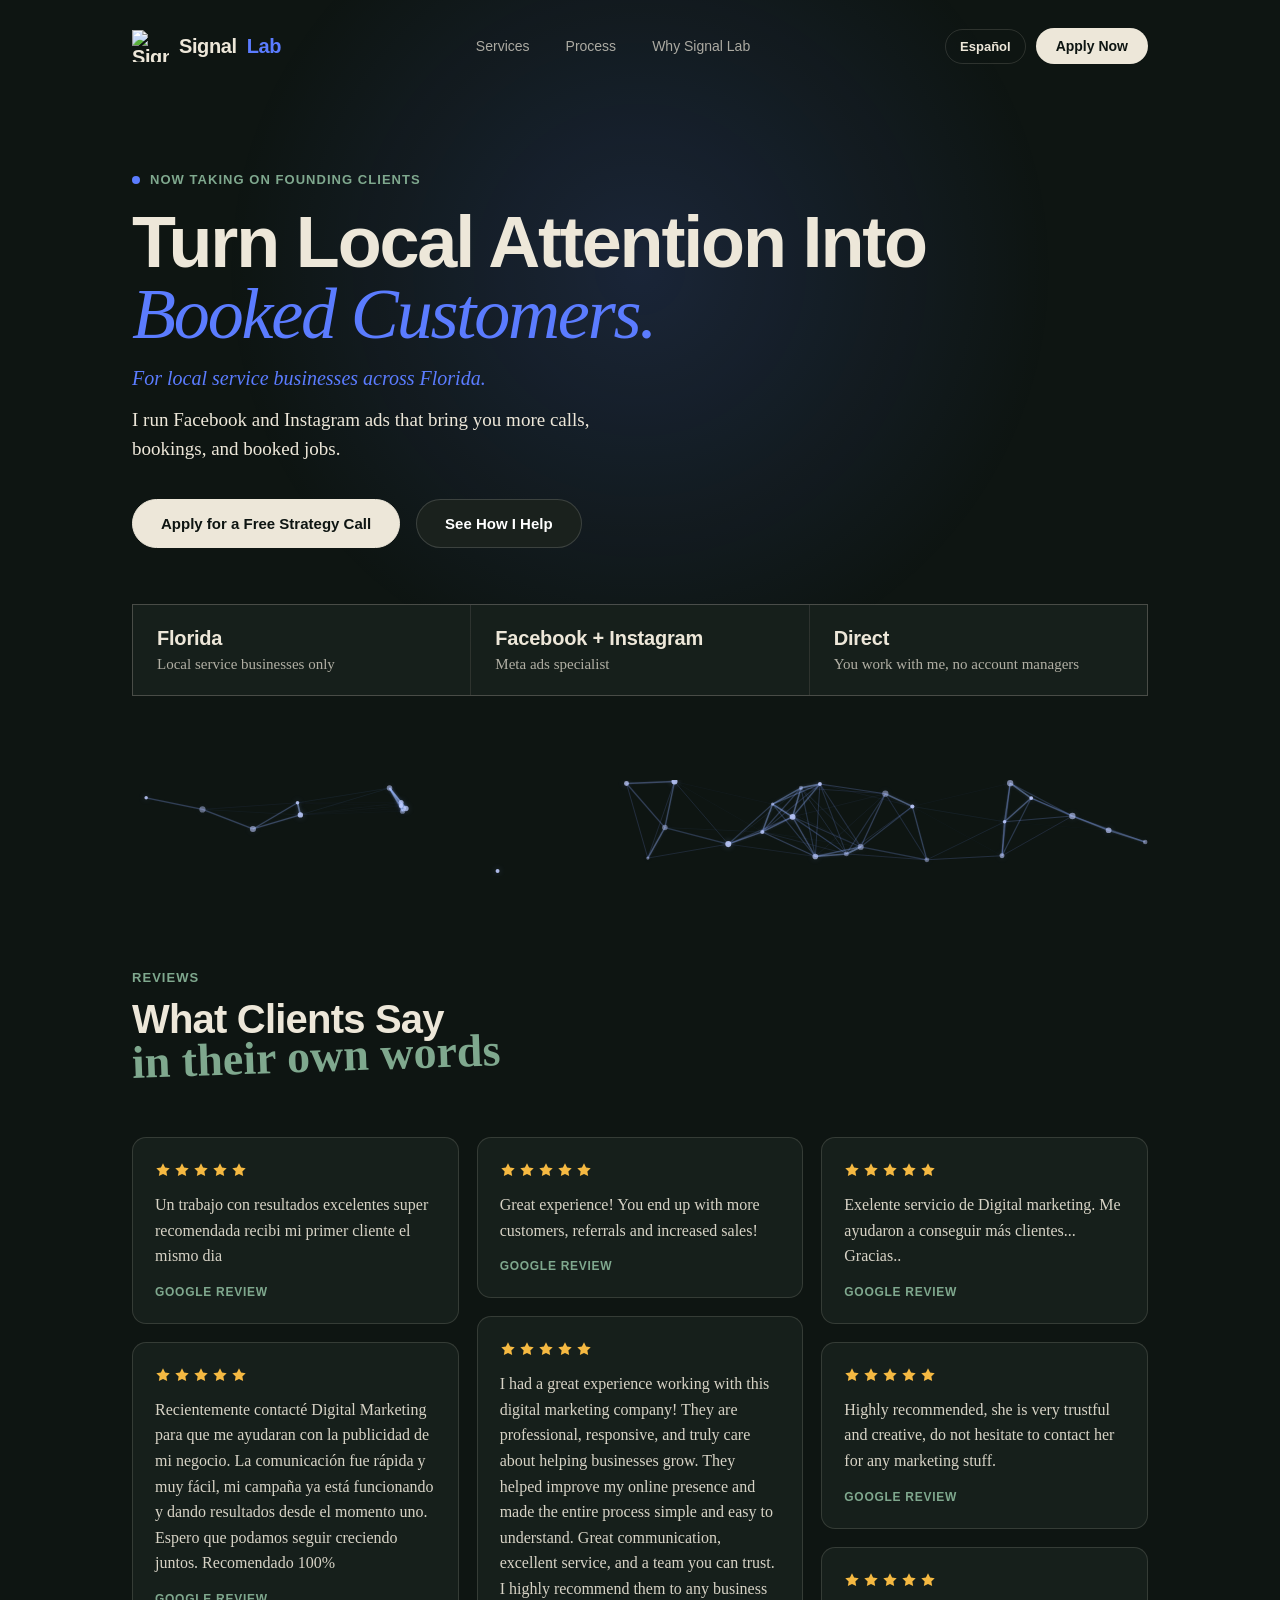
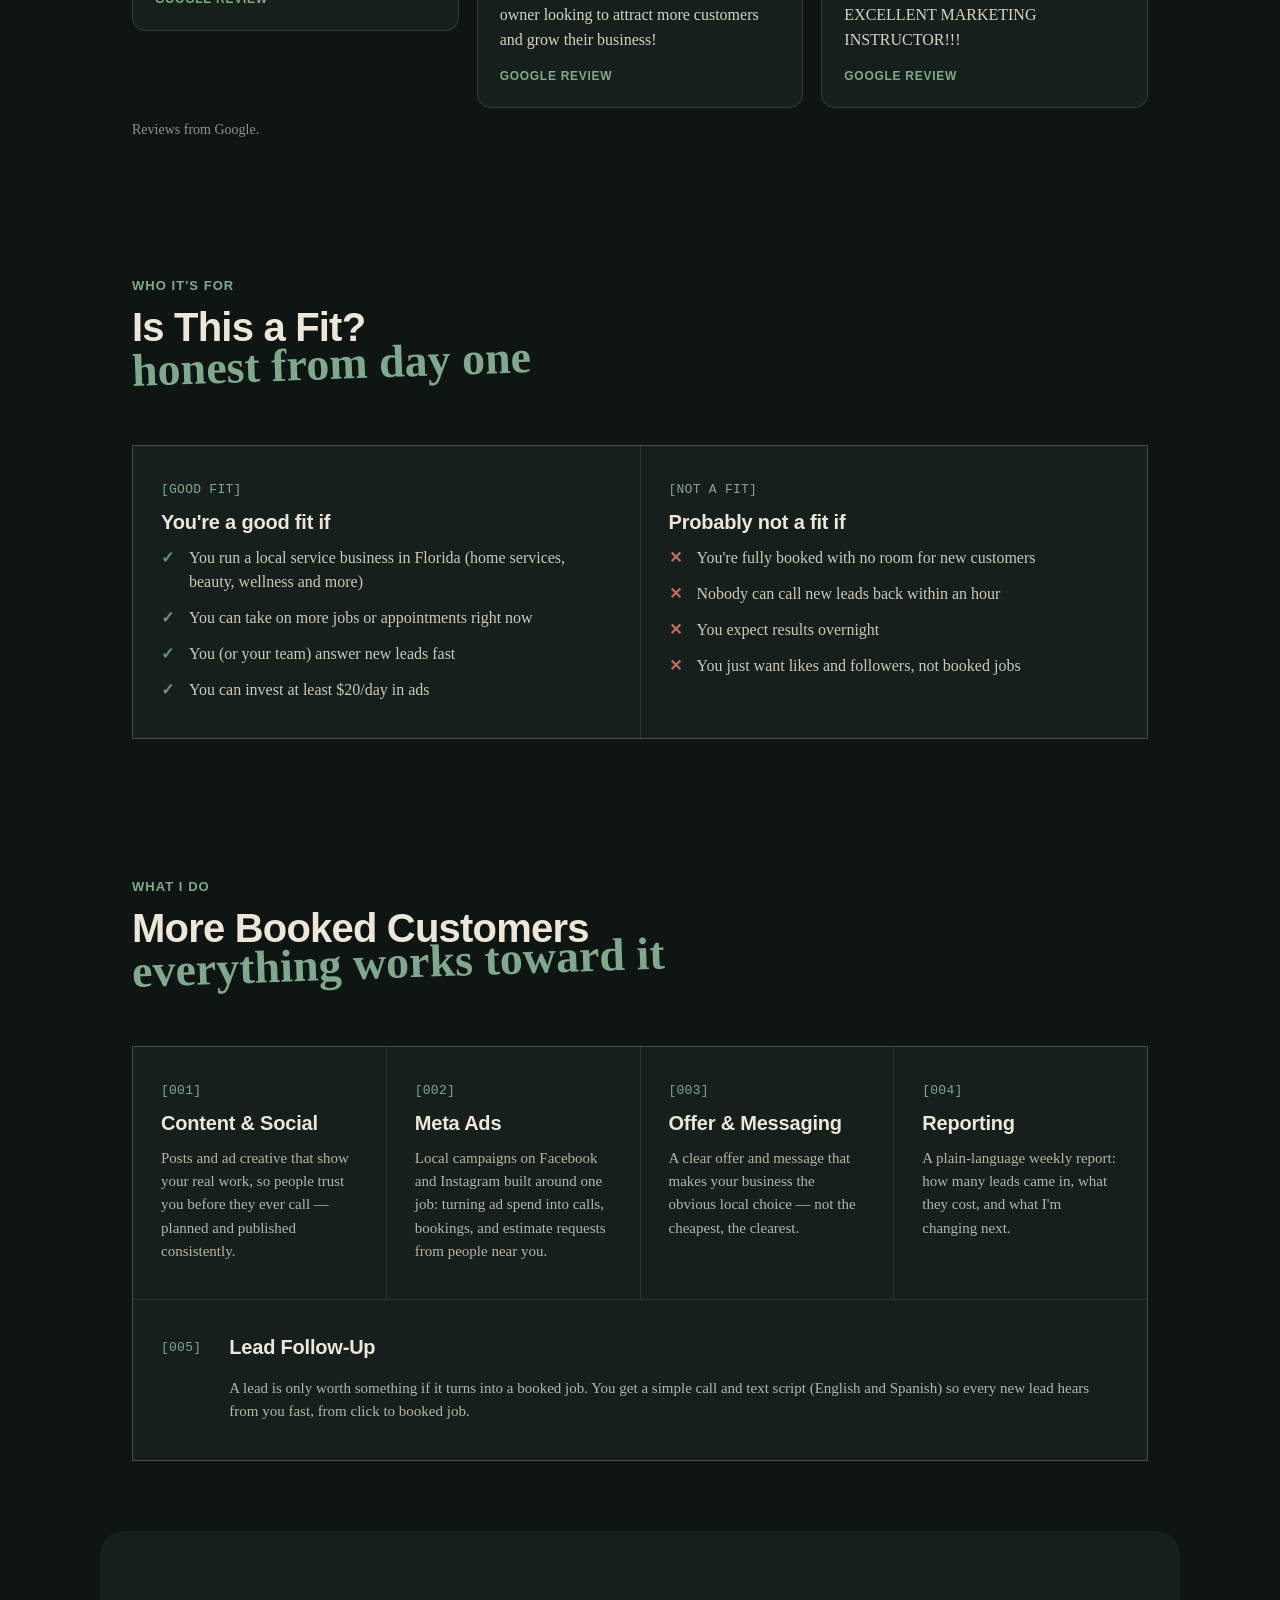
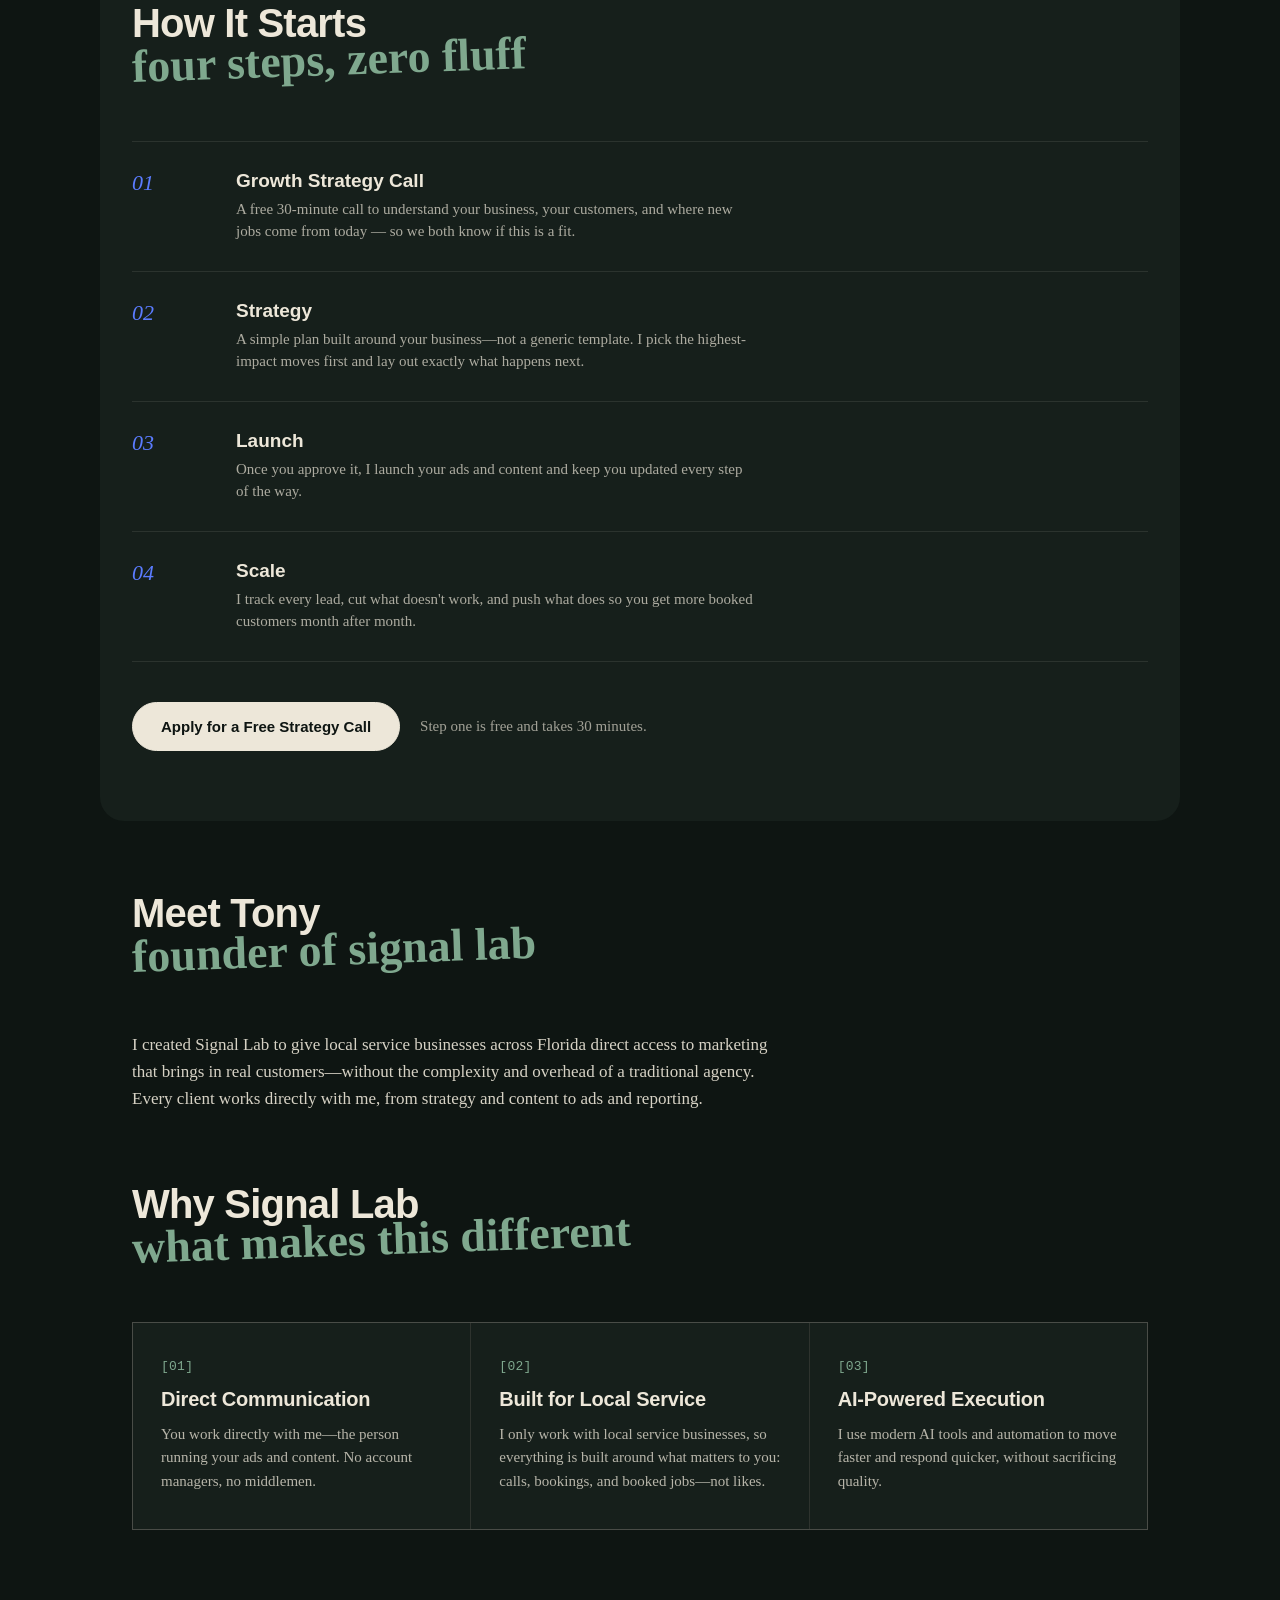
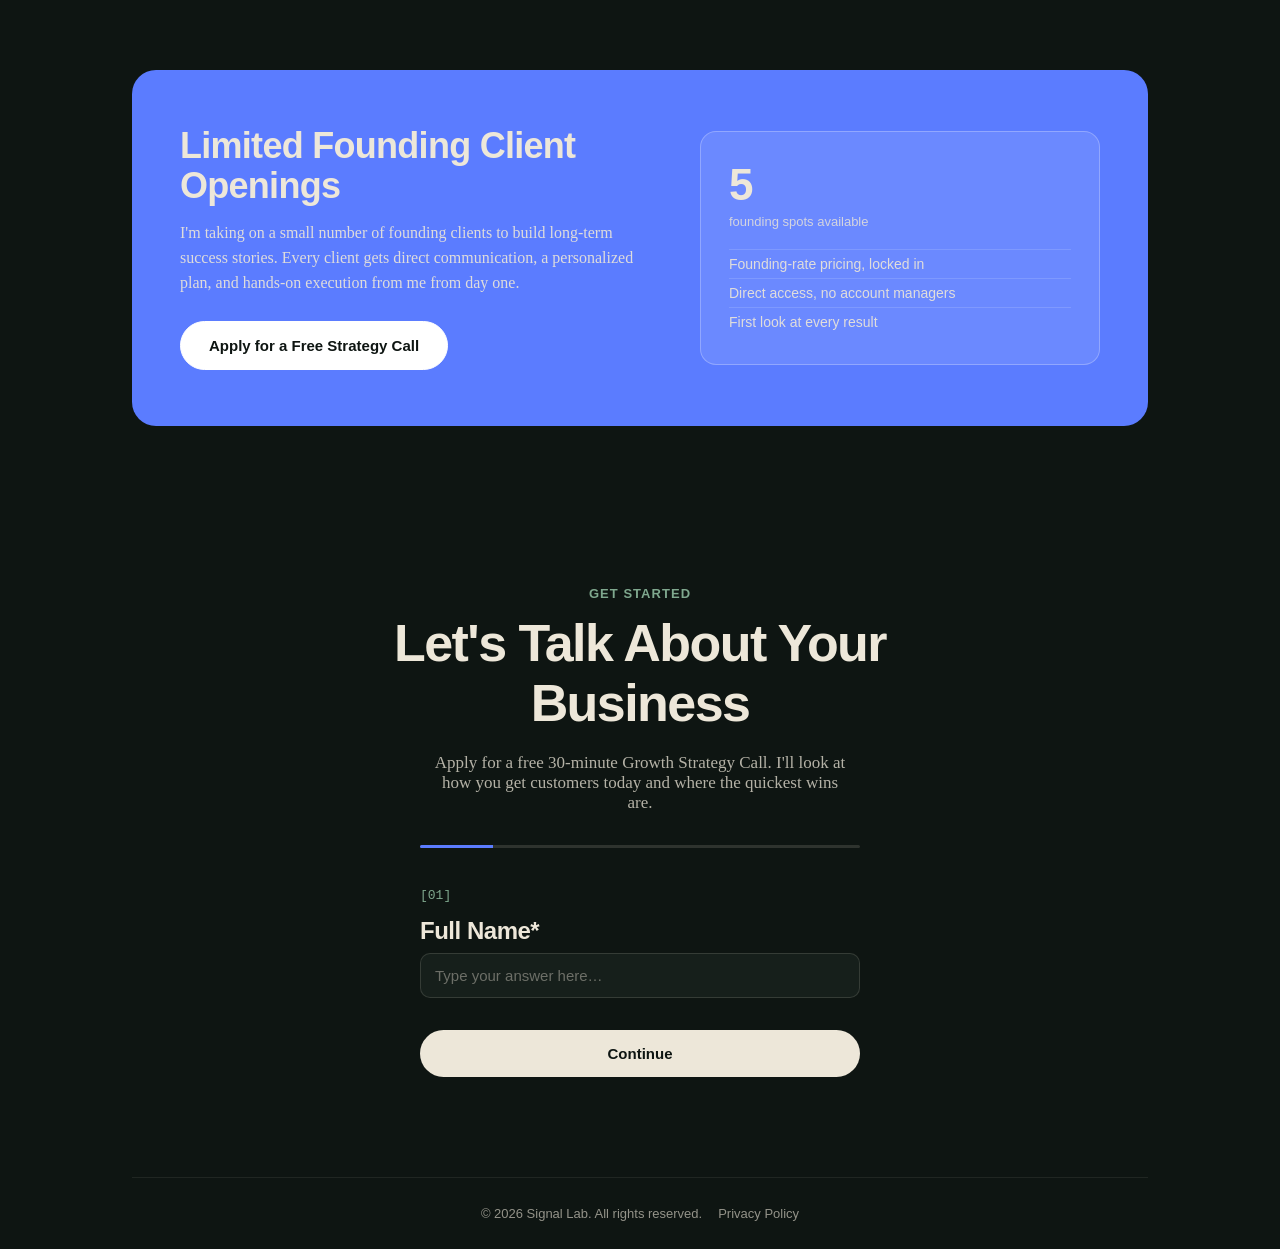
==== commit c49cda19: "Remove MC mentions from reviews section" ====
--- a/index.html
+++ b/index.html
@@ -407,11 +407,6 @@
     <div class="reviews">
       <figure class="review">
         <div class="review-stars" role="img" aria-label="5 out of 5 stars"><svg viewBox="0 0 20 20" width="16" height="16" fill="currentColor" aria-hidden="true"><path d="M10 1.6l2.6 5.3 5.8.8-4.2 4.1 1 5.8L10 14.9l-5.2 2.7 1-5.8L1.6 7.7l5.8-.8L10 1.6z"/></svg><svg viewBox="0 0 20 20" width="16" height="16" fill="currentColor" aria-hidden="true"><path d="M10 1.6l2.6 5.3 5.8.8-4.2 4.1 1 5.8L10 14.9l-5.2 2.7 1-5.8L1.6 7.7l5.8-.8L10 1.6z"/></svg><svg viewBox="0 0 20 20" width="16" height="16" fill="currentColor" aria-hidden="true"><path d="M10 1.6l2.6 5.3 5.8.8-4.2 4.1 1 5.8L10 14.9l-5.2 2.7 1-5.8L1.6 7.7l5.8-.8L10 1.6z"/></svg><svg viewBox="0 0 20 20" width="16" height="16" fill="currentColor" aria-hidden="true"><path d="M10 1.6l2.6 5.3 5.8.8-4.2 4.1 1 5.8L10 14.9l-5.2 2.7 1-5.8L1.6 7.7l5.8-.8L10 1.6z"/></svg><svg viewBox="0 0 20 20" width="16" height="16" fill="currentColor" aria-hidden="true"><path d="M10 1.6l2.6 5.3 5.8.8-4.2 4.1 1 5.8L10 14.9l-5.2 2.7 1-5.8L1.6 7.7l5.8-.8L10 1.6z"/></svg></div>
-        <blockquote lang="en">Working with this digital marketing by mc team has been one of the best decisions for my business. They are professional, knowledgeable, and truly care about getting results. Within a short time, I started receiving more calls, more website traffic, and quality leads. Their communication is excellent, and they always keep me updated on the progress of my campaigns. If you're looking for a marketing company that delivers real results and helps grow your business, I highly recommend them!</blockquote>
-        <figcaption>Google review</figcaption>
-      </figure>
-      <figure class="review">
-        <div class="review-stars" role="img" aria-label="5 out of 5 stars"><svg viewBox="0 0 20 20" width="16" height="16" fill="currentColor" aria-hidden="true"><path d="M10 1.6l2.6 5.3 5.8.8-4.2 4.1 1 5.8L10 14.9l-5.2 2.7 1-5.8L1.6 7.7l5.8-.8L10 1.6z"/></svg><svg viewBox="0 0 20 20" width="16" height="16" fill="currentColor" aria-hidden="true"><path d="M10 1.6l2.6 5.3 5.8.8-4.2 4.1 1 5.8L10 14.9l-5.2 2.7 1-5.8L1.6 7.7l5.8-.8L10 1.6z"/></svg><svg viewBox="0 0 20 20" width="16" height="16" fill="currentColor" aria-hidden="true"><path d="M10 1.6l2.6 5.3 5.8.8-4.2 4.1 1 5.8L10 14.9l-5.2 2.7 1-5.8L1.6 7.7l5.8-.8L10 1.6z"/></svg><svg viewBox="0 0 20 20" width="16" height="16" fill="currentColor" aria-hidden="true"><path d="M10 1.6l2.6 5.3 5.8.8-4.2 4.1 1 5.8L10 14.9l-5.2 2.7 1-5.8L1.6 7.7l5.8-.8L10 1.6z"/></svg><svg viewBox="0 0 20 20" width="16" height="16" fill="currentColor" aria-hidden="true"><path d="M10 1.6l2.6 5.3 5.8.8-4.2 4.1 1 5.8L10 14.9l-5.2 2.7 1-5.8L1.6 7.7l5.8-.8L10 1.6z"/></svg></div>
         <blockquote lang="es">Un trabajo con resultados excelentes super recomendada recibi mi primer cliente el mismo dia</blockquote>
         <figcaption>Google review</figcaption>
       </figure>
@@ -446,7 +441,7 @@
         <figcaption>Google review</figcaption>
       </figure>
     </div>
-    <p class="reviews-note">Reviews from Google. Signal Lab was formerly Digital Marketing by MC.</p>
+    <p class="reviews-note">Reviews from Google.</p>
   </section>
 
   <section class="section" id="fit">
@@ -1080,7 +1075,7 @@
 
 <script>
   /* English / Spanish switch */
-  var SL_ES = {"Reviews": "Reseñas", "What Clients Say": "Lo que dicen los clientes", "in their own words": "en sus propias palabras", "Google review": "Reseña de Google", "Reviews from Google. Signal Lab was formerly Digital Marketing by MC.": "Reseñas de Google. Signal Lab antes se llamaba Digital Marketing by MC.", "Apply for a Free Strategy Call": "Solicite una llamada de estrategia gratis", "Step one is free and takes 30 minutes.": "El primer paso es gratis y toma 30 minutos.", "Services": "Servicios","Process": "Proceso","Why Signal Lab": "Por qué Signal Lab","Apply Now": "Aplicar ahora","Now taking on founding clients": "Aceptando clientes fundadores","Turn Local Attention Into": "Convierta la atención local en","Booked Customers.": "clientes agendados.","For local service businesses across Florida.": "Para negocios de servicios locales en toda Florida.","I run Facebook and Instagram ads that bring you more calls, bookings, and booked jobs.": "Manejo anuncios en Facebook e Instagram que le traen más llamadas, citas y trabajos agendados.","See How I Help": "Vea cómo le ayudo","Local service businesses only": "Solo negocios de servicios locales","Meta ads specialist": "Especialista en anuncios de Meta","Direct": "Directo","You work with me, no account managers": "Usted trabaja conmigo, sin gerentes de cuenta","What I do": "Lo que hago","More Booked Customers": "Más clientes agendados","everything works toward it": "todo trabaja para eso","Content & Social": "Contenido y redes sociales","Posts and ad creative that show your real work, so people trust you before they ever call — planned and published consistently.": "Publicaciones y anuncios que muestran su trabajo real, para que la gente confíe en usted antes de llamar, planificados y publicados con constancia.","Meta Ads": "Anuncios en Meta","Local campaigns on Facebook and Instagram built around one job: turning ad spend into calls, bookings, and estimate requests from people near you.": "Campañas locales en Facebook e Instagram con un solo objetivo: convertir su inversión en anuncios en llamadas, citas y solicitudes de presupuesto de personas cerca de usted.","Offer & Messaging": "Oferta y mensaje","A clear offer and message that makes your business the obvious local choice — not the cheapest, the clearest.": "Una oferta y un mensaje claros que hacen de su negocio la opción local obvia: no la más barata, la más clara.","Reporting": "Reportes","A plain-language weekly report: how many leads came in, what they cost, and what I'm changing next.": "Un reporte semanal en lenguaje sencillo: cuántos prospectos llegaron, cuánto costaron y qué voy a cambiar después.","Lead Follow-Up": "Seguimiento de prospectos","A lead is only worth something if it turns into a booked job. You get a simple call and text script (English and Spanish) so every new lead hears from you fast, from click to booked job.": "Un prospecto solo vale algo si se convierte en un trabajo agendado. Usted recibe un guion sencillo de llamada y mensaje de texto (en inglés y español) para que cada nuevo prospecto sepa de usted rápido, desde el clic hasta el trabajo agendado.","How It Starts": "Cómo empieza","four steps, zero fluff": "cuatro pasos, sin relleno","Growth Strategy Call": "Llamada de estrategia de crecimiento","A free 30-minute call to understand your business, your customers, and where new jobs come from today — so we both know if this is a fit.": "Una llamada gratis de 30 minutos para entender su negocio, sus clientes y de dónde vienen hoy los trabajos nuevos, para que ambos sepamos si esto es para usted.","Strategy": "Estrategia","A simple plan built around your business—not a generic template. I pick the highest-impact moves first and lay out exactly what happens next.": "Un plan sencillo hecho para su negocio, no una plantilla genérica. Elijo primero las acciones de mayor impacto y le explico exactamente qué sigue.","Launch": "Lanzamiento","Once you approve it, I launch your ads and content and keep you updated every step of the way.": "Cuando usted lo aprueba, lanzo sus anuncios y contenido y le mantengo informado en cada paso.","Scale": "Crecimiento","I track every lead, cut what doesn't work, and push what does so you get more booked customers month after month.": "Doy seguimiento a cada prospecto, quito lo que no funciona e impulso lo que sí, para que tenga más clientes agendados mes tras mes.","Limited Founding Client Openings": "Cupos limitados para clientes fundadores","I'm taking on a small number of founding clients to build long-term success stories. Every client gets direct communication, a personalized plan, and hands-on execution from me from day one.": "Estoy aceptando un número pequeño de clientes fundadores para construir casos de éxito a largo plazo. Cada cliente recibe comunicación directa, un plan personalizado y ejecución práctica de mi parte desde el primer día.","founding spots available": "cupos de fundador disponibles","Founding-rate pricing, locked in": "Precio de fundador, garantizado","Direct access, no account managers": "Acceso directo, sin gerentes de cuenta","First look at every result": "Primer vistazo a cada resultado","what makes this different": "lo que hace esto diferente","Direct Communication": "Comunicación directa","You work directly with me—the person running your ads and content. No account managers, no middlemen.": "Usted trabaja directamente conmigo, la persona que maneja sus anuncios y contenido. Sin gerentes de cuenta ni intermediarios.","Built for Local Service": "Hecho para servicios locales","I only work with local service businesses, so everything is built around what matters to you: calls, bookings, and booked jobs—not likes.": "Solo trabajo con negocios de servicios locales, así que todo está construido alrededor de lo que le importa: llamadas, citas y trabajos agendados, no «me gusta».","AI-Powered Execution": "Ejecución con inteligencia artificial","I use modern AI tools and automation to move faster and respond quicker, without sacrificing quality.": "Uso herramientas modernas de IA y automatización para avanzar más rápido y responder antes, sin sacrificar la calidad.","Who it's for": "Para quién es","Is This a Fit?": "¿Es para usted?","honest from day one": "honesto desde el primer día","[GOOD FIT]": "[ES PARA USTED]","You're a good fit if": "Es para usted si","You run a local service business in Florida (home services, beauty, wellness and more)": "Tiene un negocio de servicios locales en Florida (servicios para el hogar, belleza, bienestar y más)","You can take on more jobs or appointments right now": "Puede aceptar más trabajos o citas ahora mismo","You (or your team) answer new leads fast": "Usted (o su equipo) responde rápido a los nuevos prospectos","You can invest at least $20/day in ads": "Puede invertir al menos $20 al día en anuncios","[NOT A FIT]": "[NO ES PARA USTED]","Probably not a fit if": "Probablemente no es para usted si","You're fully booked with no room for new customers": "Está completamente lleno y no tiene espacio para clientes nuevos","Nobody can call new leads back within an hour": "Nadie puede devolver la llamada a un prospecto en menos de una hora","You expect results overnight": "Espera resultados de la noche a la mañana","You just want likes and followers, not booked jobs": "Solo quiere «me gusta» y seguidores, no trabajos agendados","Meet Tony": "Conozca a Tony","founder of signal lab": "fundador de signal lab","I created Signal Lab to give local service businesses across Florida direct access to marketing that brings in real customers—without the complexity and overhead of a traditional agency. Every client works directly with me, from strategy and content to ads and reporting.": "Creé Signal Lab para darles a los negocios de servicios locales de Florida acceso directo a un marketing que trae clientes reales, sin la complejidad ni los costos de una agencia tradicional. Cada cliente trabaja directamente conmigo, desde la estrategia y el contenido hasta los anuncios y los reportes.","Get started": "Empiece aquí","Let's Talk About Your Business": "Hablemos de su negocio","Apply for a free 30-minute Growth Strategy Call. I'll look at how you get customers today and where the quickest wins are.": "Solicite una llamada gratis de estrategia de crecimiento de 30 minutos. Revisaré cómo consigue clientes hoy y dónde están las mejoras más rápidas.","Full Name*": "Nombre completo*","Continue": "Continuar","Share your website or Instagram:*": "Comparta su sitio web o Instagram:*","(I'll review it before we talk so the call is useful)": "(Lo revisaré antes de hablar para que la llamada sea útil)","Back": "Atrás","What is your current monthly revenue range?*": "¿Cuál es su rango actual de ingresos mensuales?*","(Answer honestly—this helps me see where you are and how I can help)": "(Responda con honestidad: esto me ayuda a ver dónde está y cómo puedo ayudarle)","Under $5K/month": "Menos de $5K al mes","$5K–$15K/month": "$5K–$15K al mes","$15K–$30K/month": "$15K–$30K al mes","$30K–$75K/month": "$30K–$75K al mes","$75K+/month": "$75K+ al mes","What is your current ad spend budget range?*": "¿Cuál es su presupuesto actual de anuncios?*","$0 — never run ads": "$0, nunca he hecho anuncios","Under $500/month": "Menos de $500 al mes","$500–$1.5K/month": "$500–$1.5K al mes","$1.5K–$5K/month": "$1.5K–$5K al mes","$5K+/month": "$5K+ al mes","What type of business are you running?*": "¿Qué tipo de negocio tiene?*","Home services / contractor": "Servicios para el hogar / contratista","Beauty / salon / spa": "Belleza / salón / spa","Health / wellness / fitness": "Salud / bienestar / fitness","Other local service business": "Otro negocio de servicios locales","Fill out your contact information.*": "Complete su información de contacto.*","Phone number*": "Número de teléfono*","Email*": "Correo electrónico*","I'll follow up within 24 hours — or book a time now on the next screen.": "Le contactaré en menos de 24 horas, o agende una hora ahora en la siguiente pantalla.","You're in": "Listo","Thank You for": "¡Gracias por","Applying!": "aplicar!","I've got your info and will follow up within 24 hours. Want to skip the wait? Grab a time on my calendar now:": "Ya tengo su información y le contactaré en menos de 24 horas. ¿No quiere esperar? Reserve una hora en mi calendario ahora:","Schedule Your Call →": "Agende su llamada →","© 2026 Signal Lab. All rights reserved.": "© 2026 Signal Lab. Todos los derechos reservados.","Privacy Policy": "Política de privacidad","Type your answer here…": "Escriba su respuesta aquí…","Please fill this in.": "Por favor complete este campo.","Sending…": "Enviando…","Something went wrong sending your info. Please try again, or email getsignallab@gmail.com directly.": "Algo salió mal al enviar su información. Inténtelo de nuevo o escriba directamente a getsignallab@gmail.com.","Signal Lab — More Booked Customers for Florida Local Businesses": "Signal Lab — Más clientes agendados para negocios locales de Florida"};
+  var SL_ES = {"Reviews": "Reseñas", "What Clients Say": "Lo que dicen los clientes", "in their own words": "en sus propias palabras", "Google review": "Reseña de Google", "Reviews from Google.": "Reseñas de Google.", "Apply for a Free Strategy Call": "Solicite una llamada de estrategia gratis", "Step one is free and takes 30 minutes.": "El primer paso es gratis y toma 30 minutos.", "Services": "Servicios","Process": "Proceso","Why Signal Lab": "Por qué Signal Lab","Apply Now": "Aplicar ahora","Now taking on founding clients": "Aceptando clientes fundadores","Turn Local Attention Into": "Convierta la atención local en","Booked Customers.": "clientes agendados.","For local service businesses across Florida.": "Para negocios de servicios locales en toda Florida.","I run Facebook and Instagram ads that bring you more calls, bookings, and booked jobs.": "Manejo anuncios en Facebook e Instagram que le traen más llamadas, citas y trabajos agendados.","See How I Help": "Vea cómo le ayudo","Local service businesses only": "Solo negocios de servicios locales","Meta ads specialist": "Especialista en anuncios de Meta","Direct": "Directo","You work with me, no account managers": "Usted trabaja conmigo, sin gerentes de cuenta","What I do": "Lo que hago","More Booked Customers": "Más clientes agendados","everything works toward it": "todo trabaja para eso","Content & Social": "Contenido y redes sociales","Posts and ad creative that show your real work, so people trust you before they ever call — planned and published consistently.": "Publicaciones y anuncios que muestran su trabajo real, para que la gente confíe en usted antes de llamar, planificados y publicados con constancia.","Meta Ads": "Anuncios en Meta","Local campaigns on Facebook and Instagram built around one job: turning ad spend into calls, bookings, and estimate requests from people near you.": "Campañas locales en Facebook e Instagram con un solo objetivo: convertir su inversión en anuncios en llamadas, citas y solicitudes de presupuesto de personas cerca de usted.","Offer & Messaging": "Oferta y mensaje","A clear offer and message that makes your business the obvious local choice — not the cheapest, the clearest.": "Una oferta y un mensaje claros que hacen de su negocio la opción local obvia: no la más barata, la más clara.","Reporting": "Reportes","A plain-language weekly report: how many leads came in, what they cost, and what I'm changing next.": "Un reporte semanal en lenguaje sencillo: cuántos prospectos llegaron, cuánto costaron y qué voy a cambiar después.","Lead Follow-Up": "Seguimiento de prospectos","A lead is only worth something if it turns into a booked job. You get a simple call and text script (English and Spanish) so every new lead hears from you fast, from click to booked job.": "Un prospecto solo vale algo si se convierte en un trabajo agendado. Usted recibe un guion sencillo de llamada y mensaje de texto (en inglés y español) para que cada nuevo prospecto sepa de usted rápido, desde el clic hasta el trabajo agendado.","How It Starts": "Cómo empieza","four steps, zero fluff": "cuatro pasos, sin relleno","Growth Strategy Call": "Llamada de estrategia de crecimiento","A free 30-minute call to understand your business, your customers, and where new jobs come from today — so we both know if this is a fit.": "Una llamada gratis de 30 minutos para entender su negocio, sus clientes y de dónde vienen hoy los trabajos nuevos, para que ambos sepamos si esto es para usted.","Strategy": "Estrategia","A simple plan built around your business—not a generic template. I pick the highest-impact moves first and lay out exactly what happens next.": "Un plan sencillo hecho para su negocio, no una plantilla genérica. Elijo primero las acciones de mayor impacto y le explico exactamente qué sigue.","Launch": "Lanzamiento","Once you approve it, I launch your ads and content and keep you updated every step of the way.": "Cuando usted lo aprueba, lanzo sus anuncios y contenido y le mantengo informado en cada paso.","Scale": "Crecimiento","I track every lead, cut what doesn't work, and push what does so you get more booked customers month after month.": "Doy seguimiento a cada prospecto, quito lo que no funciona e impulso lo que sí, para que tenga más clientes agendados mes tras mes.","Limited Founding Client Openings": "Cupos limitados para clientes fundadores","I'm taking on a small number of founding clients to build long-term success stories. Every client gets direct communication, a personalized plan, and hands-on execution from me from day one.": "Estoy aceptando un número pequeño de clientes fundadores para construir casos de éxito a largo plazo. Cada cliente recibe comunicación directa, un plan personalizado y ejecución práctica de mi parte desde el primer día.","founding spots available": "cupos de fundador disponibles","Founding-rate pricing, locked in": "Precio de fundador, garantizado","Direct access, no account managers": "Acceso directo, sin gerentes de cuenta","First look at every result": "Primer vistazo a cada resultado","what makes this different": "lo que hace esto diferente","Direct Communication": "Comunicación directa","You work directly with me—the person running your ads and content. No account managers, no middlemen.": "Usted trabaja directamente conmigo, la persona que maneja sus anuncios y contenido. Sin gerentes de cuenta ni intermediarios.","Built for Local Service": "Hecho para servicios locales","I only work with local service businesses, so everything is built around what matters to you: calls, bookings, and booked jobs—not likes.": "Solo trabajo con negocios de servicios locales, así que todo está construido alrededor de lo que le importa: llamadas, citas y trabajos agendados, no «me gusta».","AI-Powered Execution": "Ejecución con inteligencia artificial","I use modern AI tools and automation to move faster and respond quicker, without sacrificing quality.": "Uso herramientas modernas de IA y automatización para avanzar más rápido y responder antes, sin sacrificar la calidad.","Who it's for": "Para quién es","Is This a Fit?": "¿Es para usted?","honest from day one": "honesto desde el primer día","[GOOD FIT]": "[ES PARA USTED]","You're a good fit if": "Es para usted si","You run a local service business in Florida (home services, beauty, wellness and more)": "Tiene un negocio de servicios locales en Florida (servicios para el hogar, belleza, bienestar y más)","You can take on more jobs or appointments right now": "Puede aceptar más trabajos o citas ahora mismo","You (or your team) answer new leads fast": "Usted (o su equipo) responde rápido a los nuevos prospectos","You can invest at least $20/day in ads": "Puede invertir al menos $20 al día en anuncios","[NOT A FIT]": "[NO ES PARA USTED]","Probably not a fit if": "Probablemente no es para usted si","You're fully booked with no room for new customers": "Está completamente lleno y no tiene espacio para clientes nuevos","Nobody can call new leads back within an hour": "Nadie puede devolver la llamada a un prospecto en menos de una hora","You expect results overnight": "Espera resultados de la noche a la mañana","You just want likes and followers, not booked jobs": "Solo quiere «me gusta» y seguidores, no trabajos agendados","Meet Tony": "Conozca a Tony","founder of signal lab": "fundador de signal lab","I created Signal Lab to give local service businesses across Florida direct access to marketing that brings in real customers—without the complexity and overhead of a traditional agency. Every client works directly with me, from strategy and content to ads and reporting.": "Creé Signal Lab para darles a los negocios de servicios locales de Florida acceso directo a un marketing que trae clientes reales, sin la complejidad ni los costos de una agencia tradicional. Cada cliente trabaja directamente conmigo, desde la estrategia y el contenido hasta los anuncios y los reportes.","Get started": "Empiece aquí","Let's Talk About Your Business": "Hablemos de su negocio","Apply for a free 30-minute Growth Strategy Call. I'll look at how you get customers today and where the quickest wins are.": "Solicite una llamada gratis de estrategia de crecimiento de 30 minutos. Revisaré cómo consigue clientes hoy y dónde están las mejoras más rápidas.","Full Name*": "Nombre completo*","Continue": "Continuar","Share your website or Instagram:*": "Comparta su sitio web o Instagram:*","(I'll review it before we talk so the call is useful)": "(Lo revisaré antes de hablar para que la llamada sea útil)","Back": "Atrás","What is your current monthly revenue range?*": "¿Cuál es su rango actual de ingresos mensuales?*","(Answer honestly—this helps me see where you are and how I can help)": "(Responda con honestidad: esto me ayuda a ver dónde está y cómo puedo ayudarle)","Under $5K/month": "Menos de $5K al mes","$5K–$15K/month": "$5K–$15K al mes","$15K–$30K/month": "$15K–$30K al mes","$30K–$75K/month": "$30K–$75K al mes","$75K+/month": "$75K+ al mes","What is your current ad spend budget range?*": "¿Cuál es su presupuesto actual de anuncios?*","$0 — never run ads": "$0, nunca he hecho anuncios","Under $500/month": "Menos de $500 al mes","$500–$1.5K/month": "$500–$1.5K al mes","$1.5K–$5K/month": "$1.5K–$5K al mes","$5K+/month": "$5K+ al mes","What type of business are you running?*": "¿Qué tipo de negocio tiene?*","Home services / contractor": "Servicios para el hogar / contratista","Beauty / salon / spa": "Belleza / salón / spa","Health / wellness / fitness": "Salud / bienestar / fitness","Other local service business": "Otro negocio de servicios locales","Fill out your contact information.*": "Complete su información de contacto.*","Phone number*": "Número de teléfono*","Email*": "Correo electrónico*","I'll follow up within 24 hours — or book a time now on the next screen.": "Le contactaré en menos de 24 horas, o agende una hora ahora en la siguiente pantalla.","You're in": "Listo","Thank You for": "¡Gracias por","Applying!": "aplicar!","I've got your info and will follow up within 24 hours. Want to skip the wait? Grab a time on my calendar now:": "Ya tengo su información y le contactaré en menos de 24 horas. ¿No quiere esperar? Reserve una hora en mi calendario ahora:","Schedule Your Call →": "Agende su llamada →","© 2026 Signal Lab. All rights reserved.": "© 2026 Signal Lab. Todos los derechos reservados.","Privacy Policy": "Política de privacidad","Type your answer here…": "Escriba su respuesta aquí…","Please fill this in.": "Por favor complete este campo.","Sending…": "Enviando…","Something went wrong sending your info. Please try again, or email getsignallab@gmail.com directly.": "Algo salió mal al enviar su información. Inténtelo de nuevo o escriba directamente a getsignallab@gmail.com.","Signal Lab — More Booked Customers for Florida Local Businesses": "Signal Lab — Más clientes agendados para negocios locales de Florida"};
   var slLang = 'en';
   function slT(s){ return (slLang === 'es' && SL_ES[s]) ? SL_ES[s] : s; }
   (function(){
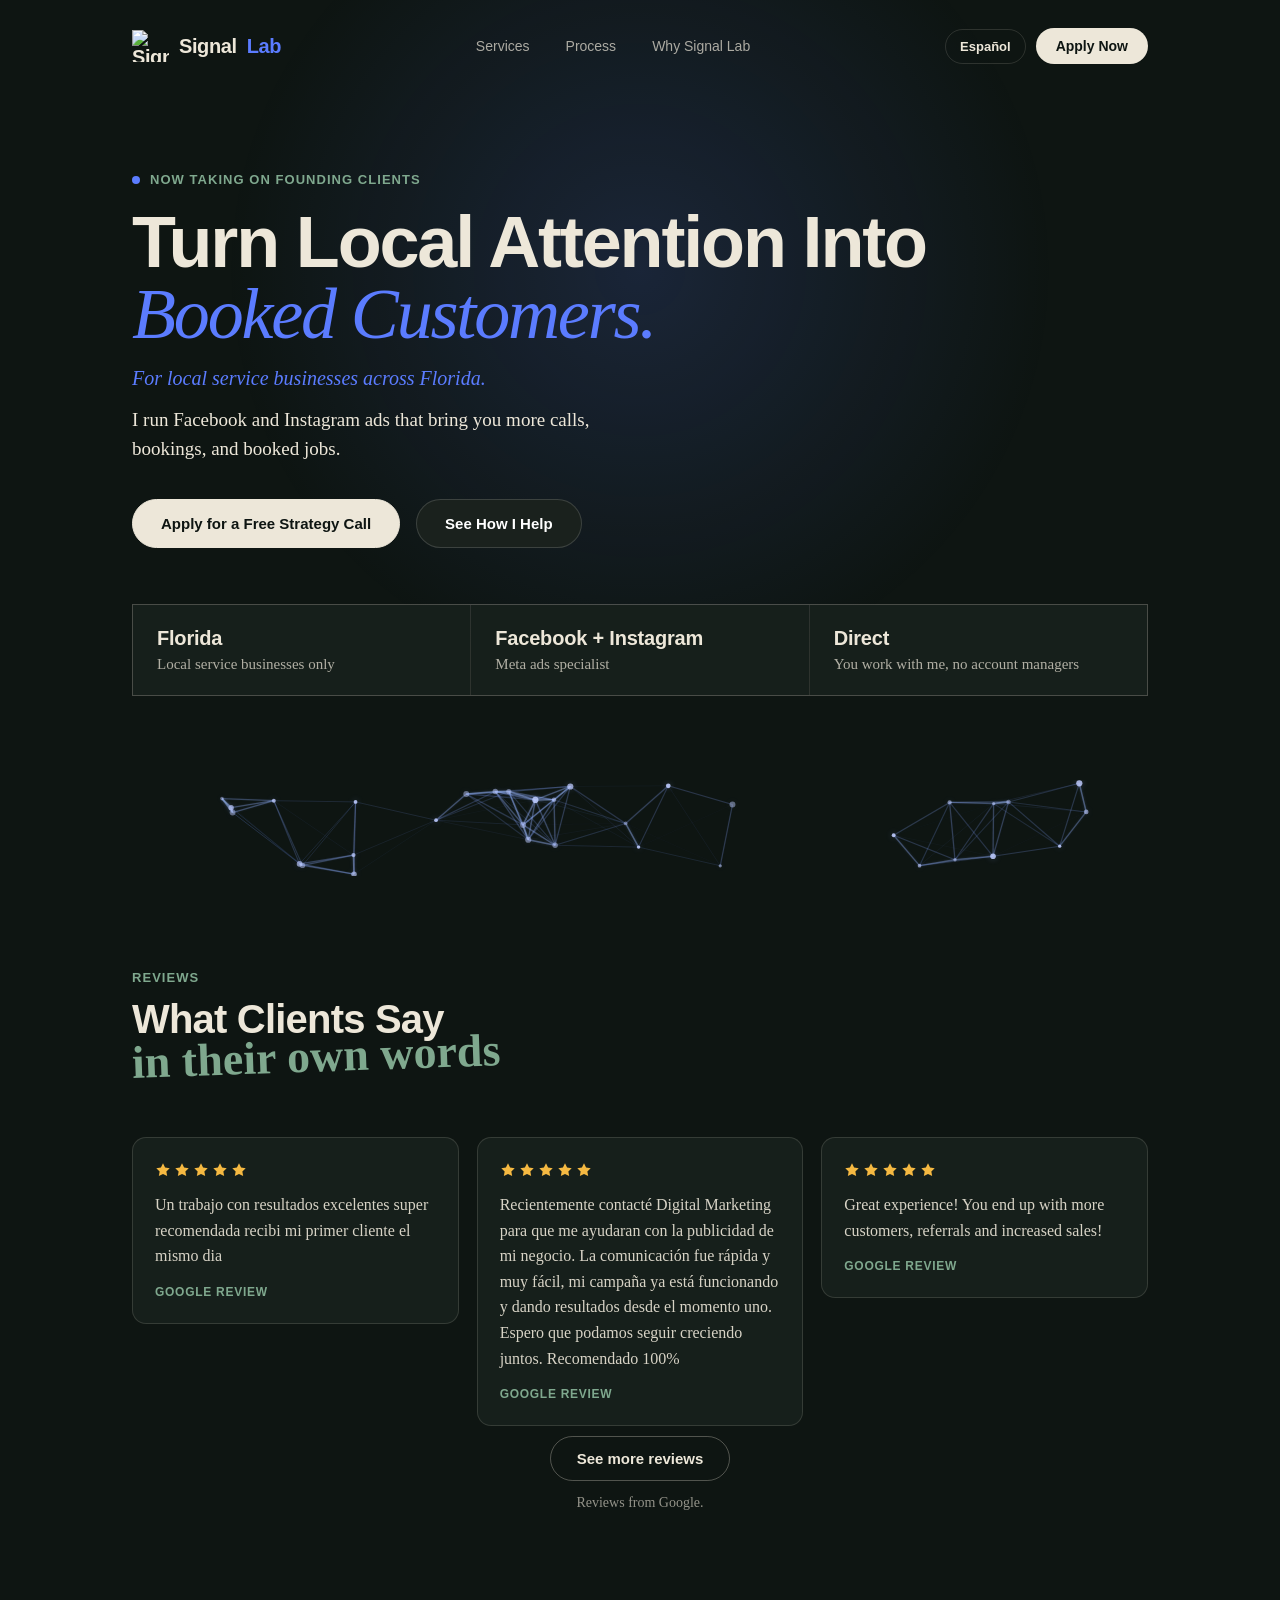
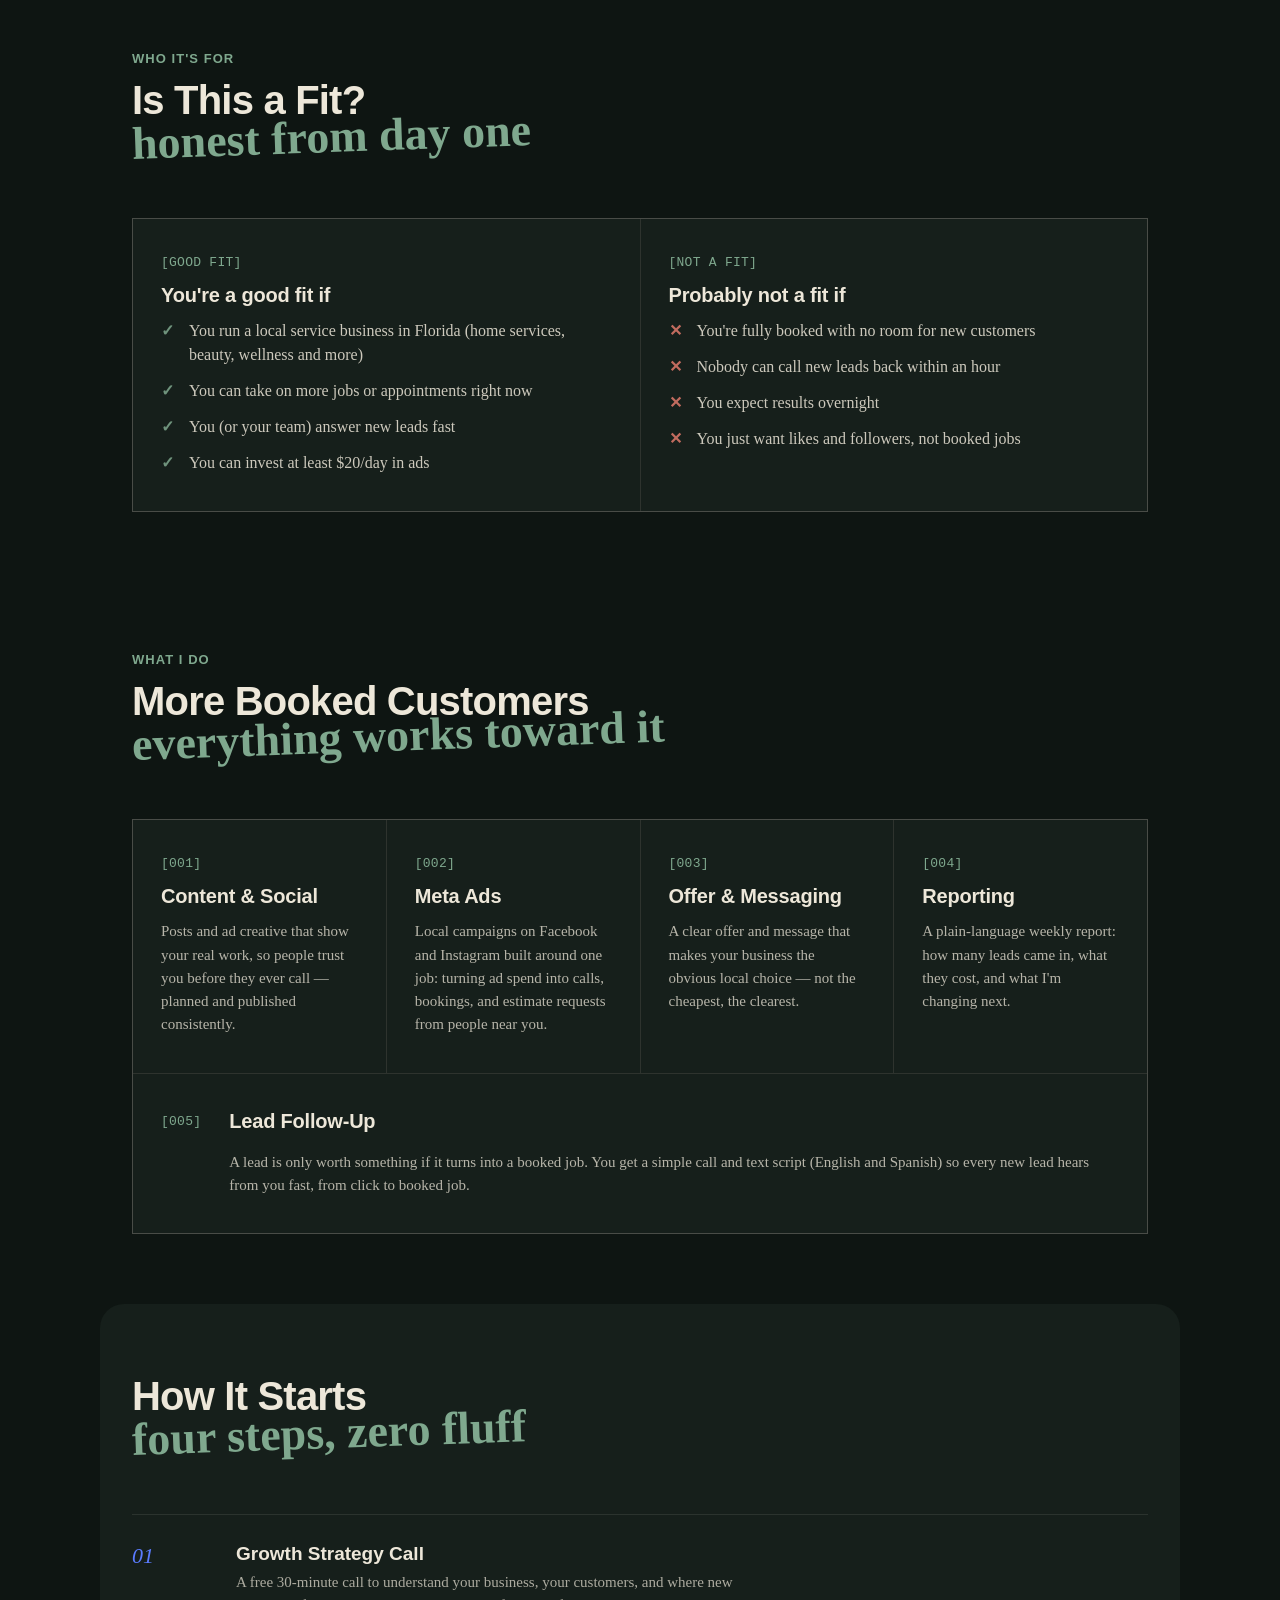
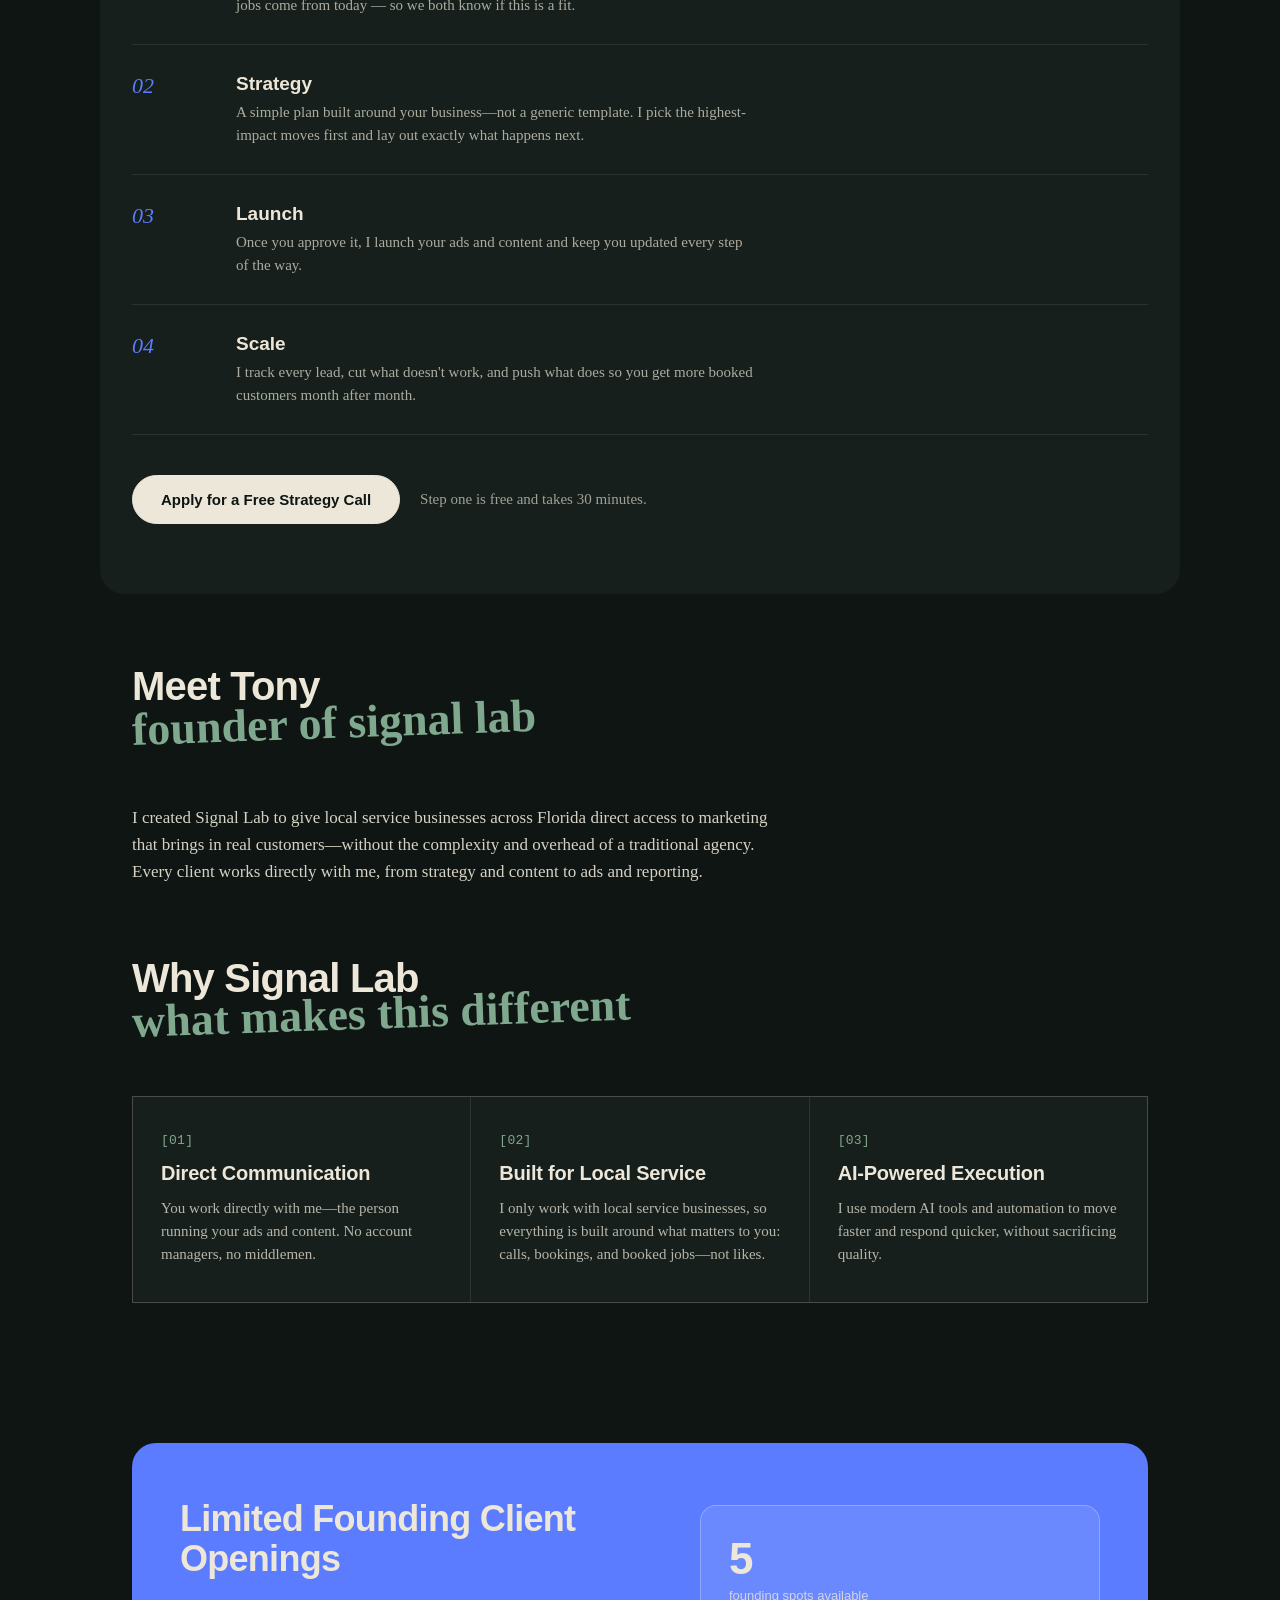
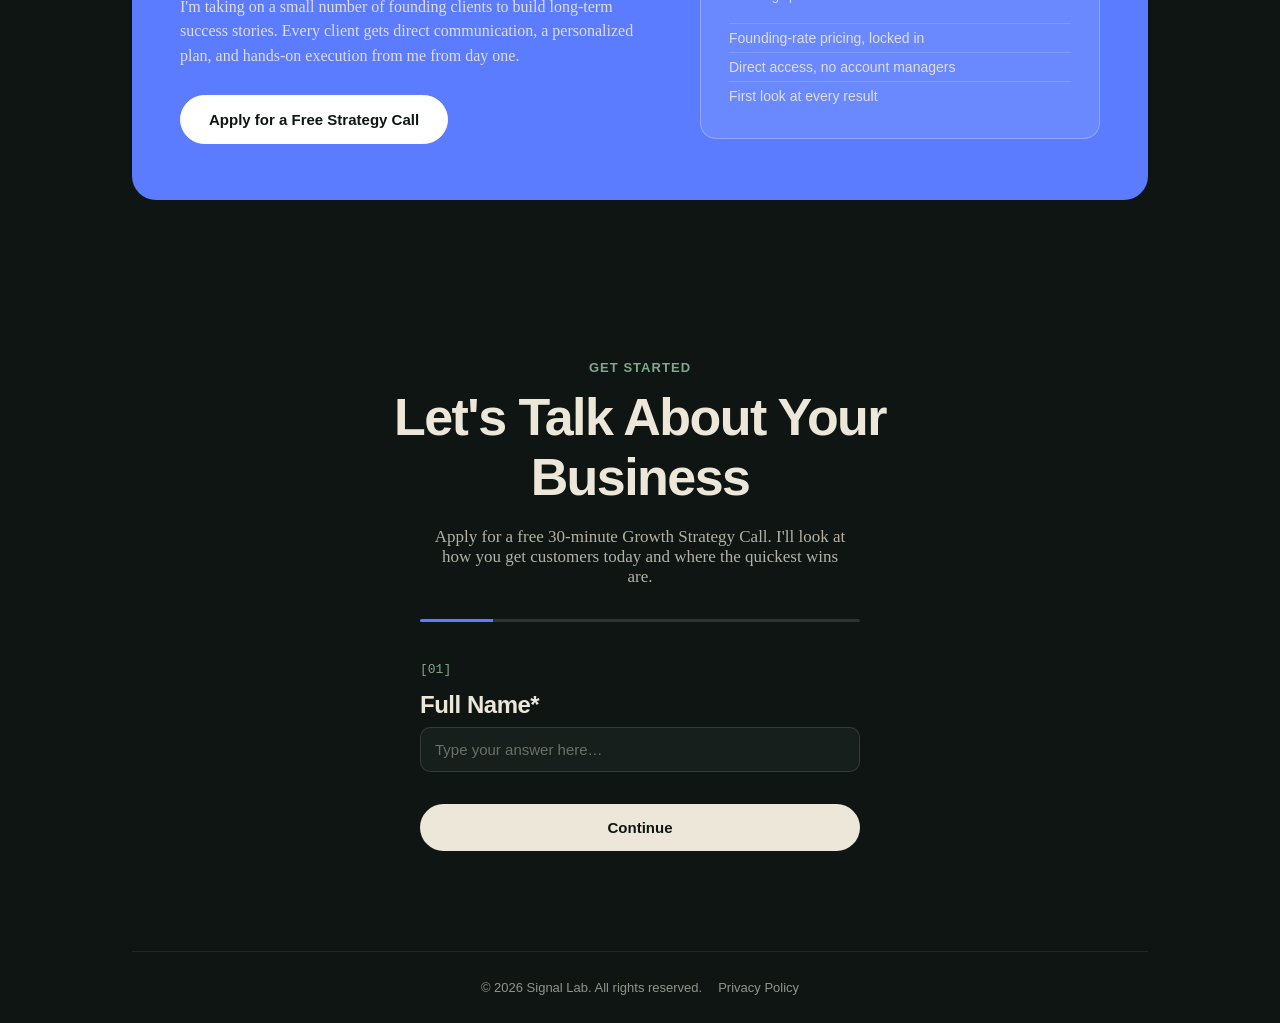
==== commit 653351a1: "Show three reviews with a See more button" ====
--- a/index.html
+++ b/index.html
@@ -340,6 +340,15 @@
   .reviews-note{margin-top:14px;font-family:'Source Serif 4',serif;font-size:14px;opacity:.6;}
   @media (max-width:980px){.reviews{columns:2;}}
   @media (max-width:760px){.reviews{columns:1;}.review{padding:20px 18px;}}
+
+  .review[hidden]{display:none;}
+  .reviews-toggle{
+    display:block;margin:10px auto 0;background:none;border:1px solid rgba(237,231,217,.3);color:var(--charcoal);
+    padding:13px 26px;border-radius:100px;font-family:'Space Grotesk',sans-serif;font-size:15px;font-weight:600;cursor:pointer;
+    transition:border-color .2s, transform .2s;
+  }
+  .reviews-toggle:hover{border-color:var(--charcoal);transform:translateY(-2px);}
+  .reviews-note{text-align:center;}
 </style>
 <!-- Meta Pixel Code -->
 <script>
@@ -420,27 +429,28 @@
         <blockquote lang="en">Great experience! You end up with more customers, referrals and increased sales!</blockquote>
         <figcaption>Google review</figcaption>
       </figure>
-      <figure class="review">
+      <figure class="review review-extra" hidden>
         <div class="review-stars" role="img" aria-label="5 out of 5 stars"><svg viewBox="0 0 20 20" width="16" height="16" fill="currentColor" aria-hidden="true"><path d="M10 1.6l2.6 5.3 5.8.8-4.2 4.1 1 5.8L10 14.9l-5.2 2.7 1-5.8L1.6 7.7l5.8-.8L10 1.6z"/></svg><svg viewBox="0 0 20 20" width="16" height="16" fill="currentColor" aria-hidden="true"><path d="M10 1.6l2.6 5.3 5.8.8-4.2 4.1 1 5.8L10 14.9l-5.2 2.7 1-5.8L1.6 7.7l5.8-.8L10 1.6z"/></svg><svg viewBox="0 0 20 20" width="16" height="16" fill="currentColor" aria-hidden="true"><path d="M10 1.6l2.6 5.3 5.8.8-4.2 4.1 1 5.8L10 14.9l-5.2 2.7 1-5.8L1.6 7.7l5.8-.8L10 1.6z"/></svg><svg viewBox="0 0 20 20" width="16" height="16" fill="currentColor" aria-hidden="true"><path d="M10 1.6l2.6 5.3 5.8.8-4.2 4.1 1 5.8L10 14.9l-5.2 2.7 1-5.8L1.6 7.7l5.8-.8L10 1.6z"/></svg><svg viewBox="0 0 20 20" width="16" height="16" fill="currentColor" aria-hidden="true"><path d="M10 1.6l2.6 5.3 5.8.8-4.2 4.1 1 5.8L10 14.9l-5.2 2.7 1-5.8L1.6 7.7l5.8-.8L10 1.6z"/></svg></div>
         <blockquote lang="en">I had a great experience working with this digital marketing company! They are professional, responsive, and truly care about helping businesses grow. They helped improve my online presence and made the entire process simple and easy to understand. Great communication, excellent service, and a team you can trust. I highly recommend them to any business owner looking to attract more customers and grow their business!</blockquote>
         <figcaption>Google review</figcaption>
       </figure>
-      <figure class="review">
+      <figure class="review review-extra" hidden>
         <div class="review-stars" role="img" aria-label="5 out of 5 stars"><svg viewBox="0 0 20 20" width="16" height="16" fill="currentColor" aria-hidden="true"><path d="M10 1.6l2.6 5.3 5.8.8-4.2 4.1 1 5.8L10 14.9l-5.2 2.7 1-5.8L1.6 7.7l5.8-.8L10 1.6z"/></svg><svg viewBox="0 0 20 20" width="16" height="16" fill="currentColor" aria-hidden="true"><path d="M10 1.6l2.6 5.3 5.8.8-4.2 4.1 1 5.8L10 14.9l-5.2 2.7 1-5.8L1.6 7.7l5.8-.8L10 1.6z"/></svg><svg viewBox="0 0 20 20" width="16" height="16" fill="currentColor" aria-hidden="true"><path d="M10 1.6l2.6 5.3 5.8.8-4.2 4.1 1 5.8L10 14.9l-5.2 2.7 1-5.8L1.6 7.7l5.8-.8L10 1.6z"/></svg><svg viewBox="0 0 20 20" width="16" height="16" fill="currentColor" aria-hidden="true"><path d="M10 1.6l2.6 5.3 5.8.8-4.2 4.1 1 5.8L10 14.9l-5.2 2.7 1-5.8L1.6 7.7l5.8-.8L10 1.6z"/></svg><svg viewBox="0 0 20 20" width="16" height="16" fill="currentColor" aria-hidden="true"><path d="M10 1.6l2.6 5.3 5.8.8-4.2 4.1 1 5.8L10 14.9l-5.2 2.7 1-5.8L1.6 7.7l5.8-.8L10 1.6z"/></svg></div>
         <blockquote lang="es">Exelente servicio de Digital marketing. Me ayudaron a conseguir más clientes... Gracias..</blockquote>
         <figcaption>Google review</figcaption>
       </figure>
-      <figure class="review">
+      <figure class="review review-extra" hidden>
         <div class="review-stars" role="img" aria-label="5 out of 5 stars"><svg viewBox="0 0 20 20" width="16" height="16" fill="currentColor" aria-hidden="true"><path d="M10 1.6l2.6 5.3 5.8.8-4.2 4.1 1 5.8L10 14.9l-5.2 2.7 1-5.8L1.6 7.7l5.8-.8L10 1.6z"/></svg><svg viewBox="0 0 20 20" width="16" height="16" fill="currentColor" aria-hidden="true"><path d="M10 1.6l2.6 5.3 5.8.8-4.2 4.1 1 5.8L10 14.9l-5.2 2.7 1-5.8L1.6 7.7l5.8-.8L10 1.6z"/></svg><svg viewBox="0 0 20 20" width="16" height="16" fill="currentColor" aria-hidden="true"><path d="M10 1.6l2.6 5.3 5.8.8-4.2 4.1 1 5.8L10 14.9l-5.2 2.7 1-5.8L1.6 7.7l5.8-.8L10 1.6z"/></svg><svg viewBox="0 0 20 20" width="16" height="16" fill="currentColor" aria-hidden="true"><path d="M10 1.6l2.6 5.3 5.8.8-4.2 4.1 1 5.8L10 14.9l-5.2 2.7 1-5.8L1.6 7.7l5.8-.8L10 1.6z"/></svg><svg viewBox="0 0 20 20" width="16" height="16" fill="currentColor" aria-hidden="true"><path d="M10 1.6l2.6 5.3 5.8.8-4.2 4.1 1 5.8L10 14.9l-5.2 2.7 1-5.8L1.6 7.7l5.8-.8L10 1.6z"/></svg></div>
         <blockquote lang="en">Highly recommended, she is very trustful and creative, do not hesitate to contact her for any marketing stuff.</blockquote>
         <figcaption>Google review</figcaption>
       </figure>
-      <figure class="review">
+      <figure class="review review-extra" hidden>
         <div class="review-stars" role="img" aria-label="5 out of 5 stars"><svg viewBox="0 0 20 20" width="16" height="16" fill="currentColor" aria-hidden="true"><path d="M10 1.6l2.6 5.3 5.8.8-4.2 4.1 1 5.8L10 14.9l-5.2 2.7 1-5.8L1.6 7.7l5.8-.8L10 1.6z"/></svg><svg viewBox="0 0 20 20" width="16" height="16" fill="currentColor" aria-hidden="true"><path d="M10 1.6l2.6 5.3 5.8.8-4.2 4.1 1 5.8L10 14.9l-5.2 2.7 1-5.8L1.6 7.7l5.8-.8L10 1.6z"/></svg><svg viewBox="0 0 20 20" width="16" height="16" fill="currentColor" aria-hidden="true"><path d="M10 1.6l2.6 5.3 5.8.8-4.2 4.1 1 5.8L10 14.9l-5.2 2.7 1-5.8L1.6 7.7l5.8-.8L10 1.6z"/></svg><svg viewBox="0 0 20 20" width="16" height="16" fill="currentColor" aria-hidden="true"><path d="M10 1.6l2.6 5.3 5.8.8-4.2 4.1 1 5.8L10 14.9l-5.2 2.7 1-5.8L1.6 7.7l5.8-.8L10 1.6z"/></svg><svg viewBox="0 0 20 20" width="16" height="16" fill="currentColor" aria-hidden="true"><path d="M10 1.6l2.6 5.3 5.8.8-4.2 4.1 1 5.8L10 14.9l-5.2 2.7 1-5.8L1.6 7.7l5.8-.8L10 1.6z"/></svg></div>
         <blockquote lang="en">EXCELLENT MARKETING INSTRUCTOR!!!</blockquote>
         <figcaption>Google review</figcaption>
       </figure>
     </div>
+    <button type="button" class="reviews-toggle" id="reviewsToggle" aria-expanded="false"><span data-more>See more reviews</span><span data-less hidden>Show fewer reviews</span></button>
     <p class="reviews-note">Reviews from Google.</p>
   </section>
 
@@ -1075,7 +1085,7 @@
 
 <script>
   /* English / Spanish switch */
-  var SL_ES = {"Reviews": "Reseñas", "What Clients Say": "Lo que dicen los clientes", "in their own words": "en sus propias palabras", "Google review": "Reseña de Google", "Reviews from Google.": "Reseñas de Google.", "Apply for a Free Strategy Call": "Solicite una llamada de estrategia gratis", "Step one is free and takes 30 minutes.": "El primer paso es gratis y toma 30 minutos.", "Services": "Servicios","Process": "Proceso","Why Signal Lab": "Por qué Signal Lab","Apply Now": "Aplicar ahora","Now taking on founding clients": "Aceptando clientes fundadores","Turn Local Attention Into": "Convierta la atención local en","Booked Customers.": "clientes agendados.","For local service businesses across Florida.": "Para negocios de servicios locales en toda Florida.","I run Facebook and Instagram ads that bring you more calls, bookings, and booked jobs.": "Manejo anuncios en Facebook e Instagram que le traen más llamadas, citas y trabajos agendados.","See How I Help": "Vea cómo le ayudo","Local service businesses only": "Solo negocios de servicios locales","Meta ads specialist": "Especialista en anuncios de Meta","Direct": "Directo","You work with me, no account managers": "Usted trabaja conmigo, sin gerentes de cuenta","What I do": "Lo que hago","More Booked Customers": "Más clientes agendados","everything works toward it": "todo trabaja para eso","Content & Social": "Contenido y redes sociales","Posts and ad creative that show your real work, so people trust you before they ever call — planned and published consistently.": "Publicaciones y anuncios que muestran su trabajo real, para que la gente confíe en usted antes de llamar, planificados y publicados con constancia.","Meta Ads": "Anuncios en Meta","Local campaigns on Facebook and Instagram built around one job: turning ad spend into calls, bookings, and estimate requests from people near you.": "Campañas locales en Facebook e Instagram con un solo objetivo: convertir su inversión en anuncios en llamadas, citas y solicitudes de presupuesto de personas cerca de usted.","Offer & Messaging": "Oferta y mensaje","A clear offer and message that makes your business the obvious local choice — not the cheapest, the clearest.": "Una oferta y un mensaje claros que hacen de su negocio la opción local obvia: no la más barata, la más clara.","Reporting": "Reportes","A plain-language weekly report: how many leads came in, what they cost, and what I'm changing next.": "Un reporte semanal en lenguaje sencillo: cuántos prospectos llegaron, cuánto costaron y qué voy a cambiar después.","Lead Follow-Up": "Seguimiento de prospectos","A lead is only worth something if it turns into a booked job. You get a simple call and text script (English and Spanish) so every new lead hears from you fast, from click to booked job.": "Un prospecto solo vale algo si se convierte en un trabajo agendado. Usted recibe un guion sencillo de llamada y mensaje de texto (en inglés y español) para que cada nuevo prospecto sepa de usted rápido, desde el clic hasta el trabajo agendado.","How It Starts": "Cómo empieza","four steps, zero fluff": "cuatro pasos, sin relleno","Growth Strategy Call": "Llamada de estrategia de crecimiento","A free 30-minute call to understand your business, your customers, and where new jobs come from today — so we both know if this is a fit.": "Una llamada gratis de 30 minutos para entender su negocio, sus clientes y de dónde vienen hoy los trabajos nuevos, para que ambos sepamos si esto es para usted.","Strategy": "Estrategia","A simple plan built around your business—not a generic template. I pick the highest-impact moves first and lay out exactly what happens next.": "Un plan sencillo hecho para su negocio, no una plantilla genérica. Elijo primero las acciones de mayor impacto y le explico exactamente qué sigue.","Launch": "Lanzamiento","Once you approve it, I launch your ads and content and keep you updated every step of the way.": "Cuando usted lo aprueba, lanzo sus anuncios y contenido y le mantengo informado en cada paso.","Scale": "Crecimiento","I track every lead, cut what doesn't work, and push what does so you get more booked customers month after month.": "Doy seguimiento a cada prospecto, quito lo que no funciona e impulso lo que sí, para que tenga más clientes agendados mes tras mes.","Limited Founding Client Openings": "Cupos limitados para clientes fundadores","I'm taking on a small number of founding clients to build long-term success stories. Every client gets direct communication, a personalized plan, and hands-on execution from me from day one.": "Estoy aceptando un número pequeño de clientes fundadores para construir casos de éxito a largo plazo. Cada cliente recibe comunicación directa, un plan personalizado y ejecución práctica de mi parte desde el primer día.","founding spots available": "cupos de fundador disponibles","Founding-rate pricing, locked in": "Precio de fundador, garantizado","Direct access, no account managers": "Acceso directo, sin gerentes de cuenta","First look at every result": "Primer vistazo a cada resultado","what makes this different": "lo que hace esto diferente","Direct Communication": "Comunicación directa","You work directly with me—the person running your ads and content. No account managers, no middlemen.": "Usted trabaja directamente conmigo, la persona que maneja sus anuncios y contenido. Sin gerentes de cuenta ni intermediarios.","Built for Local Service": "Hecho para servicios locales","I only work with local service businesses, so everything is built around what matters to you: calls, bookings, and booked jobs—not likes.": "Solo trabajo con negocios de servicios locales, así que todo está construido alrededor de lo que le importa: llamadas, citas y trabajos agendados, no «me gusta».","AI-Powered Execution": "Ejecución con inteligencia artificial","I use modern AI tools and automation to move faster and respond quicker, without sacrificing quality.": "Uso herramientas modernas de IA y automatización para avanzar más rápido y responder antes, sin sacrificar la calidad.","Who it's for": "Para quién es","Is This a Fit?": "¿Es para usted?","honest from day one": "honesto desde el primer día","[GOOD FIT]": "[ES PARA USTED]","You're a good fit if": "Es para usted si","You run a local service business in Florida (home services, beauty, wellness and more)": "Tiene un negocio de servicios locales en Florida (servicios para el hogar, belleza, bienestar y más)","You can take on more jobs or appointments right now": "Puede aceptar más trabajos o citas ahora mismo","You (or your team) answer new leads fast": "Usted (o su equipo) responde rápido a los nuevos prospectos","You can invest at least $20/day in ads": "Puede invertir al menos $20 al día en anuncios","[NOT A FIT]": "[NO ES PARA USTED]","Probably not a fit if": "Probablemente no es para usted si","You're fully booked with no room for new customers": "Está completamente lleno y no tiene espacio para clientes nuevos","Nobody can call new leads back within an hour": "Nadie puede devolver la llamada a un prospecto en menos de una hora","You expect results overnight": "Espera resultados de la noche a la mañana","You just want likes and followers, not booked jobs": "Solo quiere «me gusta» y seguidores, no trabajos agendados","Meet Tony": "Conozca a Tony","founder of signal lab": "fundador de signal lab","I created Signal Lab to give local service businesses across Florida direct access to marketing that brings in real customers—without the complexity and overhead of a traditional agency. Every client works directly with me, from strategy and content to ads and reporting.": "Creé Signal Lab para darles a los negocios de servicios locales de Florida acceso directo a un marketing que trae clientes reales, sin la complejidad ni los costos de una agencia tradicional. Cada cliente trabaja directamente conmigo, desde la estrategia y el contenido hasta los anuncios y los reportes.","Get started": "Empiece aquí","Let's Talk About Your Business": "Hablemos de su negocio","Apply for a free 30-minute Growth Strategy Call. I'll look at how you get customers today and where the quickest wins are.": "Solicite una llamada gratis de estrategia de crecimiento de 30 minutos. Revisaré cómo consigue clientes hoy y dónde están las mejoras más rápidas.","Full Name*": "Nombre completo*","Continue": "Continuar","Share your website or Instagram:*": "Comparta su sitio web o Instagram:*","(I'll review it before we talk so the call is useful)": "(Lo revisaré antes de hablar para que la llamada sea útil)","Back": "Atrás","What is your current monthly revenue range?*": "¿Cuál es su rango actual de ingresos mensuales?*","(Answer honestly—this helps me see where you are and how I can help)": "(Responda con honestidad: esto me ayuda a ver dónde está y cómo puedo ayudarle)","Under $5K/month": "Menos de $5K al mes","$5K–$15K/month": "$5K–$15K al mes","$15K–$30K/month": "$15K–$30K al mes","$30K–$75K/month": "$30K–$75K al mes","$75K+/month": "$75K+ al mes","What is your current ad spend budget range?*": "¿Cuál es su presupuesto actual de anuncios?*","$0 — never run ads": "$0, nunca he hecho anuncios","Under $500/month": "Menos de $500 al mes","$500–$1.5K/month": "$500–$1.5K al mes","$1.5K–$5K/month": "$1.5K–$5K al mes","$5K+/month": "$5K+ al mes","What type of business are you running?*": "¿Qué tipo de negocio tiene?*","Home services / contractor": "Servicios para el hogar / contratista","Beauty / salon / spa": "Belleza / salón / spa","Health / wellness / fitness": "Salud / bienestar / fitness","Other local service business": "Otro negocio de servicios locales","Fill out your contact information.*": "Complete su información de contacto.*","Phone number*": "Número de teléfono*","Email*": "Correo electrónico*","I'll follow up within 24 hours — or book a time now on the next screen.": "Le contactaré en menos de 24 horas, o agende una hora ahora en la siguiente pantalla.","You're in": "Listo","Thank You for": "¡Gracias por","Applying!": "aplicar!","I've got your info and will follow up within 24 hours. Want to skip the wait? Grab a time on my calendar now:": "Ya tengo su información y le contactaré en menos de 24 horas. ¿No quiere esperar? Reserve una hora en mi calendario ahora:","Schedule Your Call →": "Agende su llamada →","© 2026 Signal Lab. All rights reserved.": "© 2026 Signal Lab. Todos los derechos reservados.","Privacy Policy": "Política de privacidad","Type your answer here…": "Escriba su respuesta aquí…","Please fill this in.": "Por favor complete este campo.","Sending…": "Enviando…","Something went wrong sending your info. Please try again, or email getsignallab@gmail.com directly.": "Algo salió mal al enviar su información. Inténtelo de nuevo o escriba directamente a getsignallab@gmail.com.","Signal Lab — More Booked Customers for Florida Local Businesses": "Signal Lab — Más clientes agendados para negocios locales de Florida"};
+  var SL_ES = {"See more reviews": "Ver más reseñas", "Show fewer reviews": "Ver menos reseñas", "Reviews": "Reseñas", "What Clients Say": "Lo que dicen los clientes", "in their own words": "en sus propias palabras", "Google review": "Reseña de Google", "Reviews from Google.": "Reseñas de Google.", "Apply for a Free Strategy Call": "Solicite una llamada de estrategia gratis", "Step one is free and takes 30 minutes.": "El primer paso es gratis y toma 30 minutos.", "Services": "Servicios","Process": "Proceso","Why Signal Lab": "Por qué Signal Lab","Apply Now": "Aplicar ahora","Now taking on founding clients": "Aceptando clientes fundadores","Turn Local Attention Into": "Convierta la atención local en","Booked Customers.": "clientes agendados.","For local service businesses across Florida.": "Para negocios de servicios locales en toda Florida.","I run Facebook and Instagram ads that bring you more calls, bookings, and booked jobs.": "Manejo anuncios en Facebook e Instagram que le traen más llamadas, citas y trabajos agendados.","See How I Help": "Vea cómo le ayudo","Local service businesses only": "Solo negocios de servicios locales","Meta ads specialist": "Especialista en anuncios de Meta","Direct": "Directo","You work with me, no account managers": "Usted trabaja conmigo, sin gerentes de cuenta","What I do": "Lo que hago","More Booked Customers": "Más clientes agendados","everything works toward it": "todo trabaja para eso","Content & Social": "Contenido y redes sociales","Posts and ad creative that show your real work, so people trust you before they ever call — planned and published consistently.": "Publicaciones y anuncios que muestran su trabajo real, para que la gente confíe en usted antes de llamar, planificados y publicados con constancia.","Meta Ads": "Anuncios en Meta","Local campaigns on Facebook and Instagram built around one job: turning ad spend into calls, bookings, and estimate requests from people near you.": "Campañas locales en Facebook e Instagram con un solo objetivo: convertir su inversión en anuncios en llamadas, citas y solicitudes de presupuesto de personas cerca de usted.","Offer & Messaging": "Oferta y mensaje","A clear offer and message that makes your business the obvious local choice — not the cheapest, the clearest.": "Una oferta y un mensaje claros que hacen de su negocio la opción local obvia: no la más barata, la más clara.","Reporting": "Reportes","A plain-language weekly report: how many leads came in, what they cost, and what I'm changing next.": "Un reporte semanal en lenguaje sencillo: cuántos prospectos llegaron, cuánto costaron y qué voy a cambiar después.","Lead Follow-Up": "Seguimiento de prospectos","A lead is only worth something if it turns into a booked job. You get a simple call and text script (English and Spanish) so every new lead hears from you fast, from click to booked job.": "Un prospecto solo vale algo si se convierte en un trabajo agendado. Usted recibe un guion sencillo de llamada y mensaje de texto (en inglés y español) para que cada nuevo prospecto sepa de usted rápido, desde el clic hasta el trabajo agendado.","How It Starts": "Cómo empieza","four steps, zero fluff": "cuatro pasos, sin relleno","Growth Strategy Call": "Llamada de estrategia de crecimiento","A free 30-minute call to understand your business, your customers, and where new jobs come from today — so we both know if this is a fit.": "Una llamada gratis de 30 minutos para entender su negocio, sus clientes y de dónde vienen hoy los trabajos nuevos, para que ambos sepamos si esto es para usted.","Strategy": "Estrategia","A simple plan built around your business—not a generic template. I pick the highest-impact moves first and lay out exactly what happens next.": "Un plan sencillo hecho para su negocio, no una plantilla genérica. Elijo primero las acciones de mayor impacto y le explico exactamente qué sigue.","Launch": "Lanzamiento","Once you approve it, I launch your ads and content and keep you updated every step of the way.": "Cuando usted lo aprueba, lanzo sus anuncios y contenido y le mantengo informado en cada paso.","Scale": "Crecimiento","I track every lead, cut what doesn't work, and push what does so you get more booked customers month after month.": "Doy seguimiento a cada prospecto, quito lo que no funciona e impulso lo que sí, para que tenga más clientes agendados mes tras mes.","Limited Founding Client Openings": "Cupos limitados para clientes fundadores","I'm taking on a small number of founding clients to build long-term success stories. Every client gets direct communication, a personalized plan, and hands-on execution from me from day one.": "Estoy aceptando un número pequeño de clientes fundadores para construir casos de éxito a largo plazo. Cada cliente recibe comunicación directa, un plan personalizado y ejecución práctica de mi parte desde el primer día.","founding spots available": "cupos de fundador disponibles","Founding-rate pricing, locked in": "Precio de fundador, garantizado","Direct access, no account managers": "Acceso directo, sin gerentes de cuenta","First look at every result": "Primer vistazo a cada resultado","what makes this different": "lo que hace esto diferente","Direct Communication": "Comunicación directa","You work directly with me—the person running your ads and content. No account managers, no middlemen.": "Usted trabaja directamente conmigo, la persona que maneja sus anuncios y contenido. Sin gerentes de cuenta ni intermediarios.","Built for Local Service": "Hecho para servicios locales","I only work with local service businesses, so everything is built around what matters to you: calls, bookings, and booked jobs—not likes.": "Solo trabajo con negocios de servicios locales, así que todo está construido alrededor de lo que le importa: llamadas, citas y trabajos agendados, no «me gusta».","AI-Powered Execution": "Ejecución con inteligencia artificial","I use modern AI tools and automation to move faster and respond quicker, without sacrificing quality.": "Uso herramientas modernas de IA y automatización para avanzar más rápido y responder antes, sin sacrificar la calidad.","Who it's for": "Para quién es","Is This a Fit?": "¿Es para usted?","honest from day one": "honesto desde el primer día","[GOOD FIT]": "[ES PARA USTED]","You're a good fit if": "Es para usted si","You run a local service business in Florida (home services, beauty, wellness and more)": "Tiene un negocio de servicios locales en Florida (servicios para el hogar, belleza, bienestar y más)","You can take on more jobs or appointments right now": "Puede aceptar más trabajos o citas ahora mismo","You (or your team) answer new leads fast": "Usted (o su equipo) responde rápido a los nuevos prospectos","You can invest at least $20/day in ads": "Puede invertir al menos $20 al día en anuncios","[NOT A FIT]": "[NO ES PARA USTED]","Probably not a fit if": "Probablemente no es para usted si","You're fully booked with no room for new customers": "Está completamente lleno y no tiene espacio para clientes nuevos","Nobody can call new leads back within an hour": "Nadie puede devolver la llamada a un prospecto en menos de una hora","You expect results overnight": "Espera resultados de la noche a la mañana","You just want likes and followers, not booked jobs": "Solo quiere «me gusta» y seguidores, no trabajos agendados","Meet Tony": "Conozca a Tony","founder of signal lab": "fundador de signal lab","I created Signal Lab to give local service businesses across Florida direct access to marketing that brings in real customers—without the complexity and overhead of a traditional agency. Every client works directly with me, from strategy and content to ads and reporting.": "Creé Signal Lab para darles a los negocios de servicios locales de Florida acceso directo a un marketing que trae clientes reales, sin la complejidad ni los costos de una agencia tradicional. Cada cliente trabaja directamente conmigo, desde la estrategia y el contenido hasta los anuncios y los reportes.","Get started": "Empiece aquí","Let's Talk About Your Business": "Hablemos de su negocio","Apply for a free 30-minute Growth Strategy Call. I'll look at how you get customers today and where the quickest wins are.": "Solicite una llamada gratis de estrategia de crecimiento de 30 minutos. Revisaré cómo consigue clientes hoy y dónde están las mejoras más rápidas.","Full Name*": "Nombre completo*","Continue": "Continuar","Share your website or Instagram:*": "Comparta su sitio web o Instagram:*","(I'll review it before we talk so the call is useful)": "(Lo revisaré antes de hablar para que la llamada sea útil)","Back": "Atrás","What is your current monthly revenue range?*": "¿Cuál es su rango actual de ingresos mensuales?*","(Answer honestly—this helps me see where you are and how I can help)": "(Responda con honestidad: esto me ayuda a ver dónde está y cómo puedo ayudarle)","Under $5K/month": "Menos de $5K al mes","$5K–$15K/month": "$5K–$15K al mes","$15K–$30K/month": "$15K–$30K al mes","$30K–$75K/month": "$30K–$75K al mes","$75K+/month": "$75K+ al mes","What is your current ad spend budget range?*": "¿Cuál es su presupuesto actual de anuncios?*","$0 — never run ads": "$0, nunca he hecho anuncios","Under $500/month": "Menos de $500 al mes","$500–$1.5K/month": "$500–$1.5K al mes","$1.5K–$5K/month": "$1.5K–$5K al mes","$5K+/month": "$5K+ al mes","What type of business are you running?*": "¿Qué tipo de negocio tiene?*","Home services / contractor": "Servicios para el hogar / contratista","Beauty / salon / spa": "Belleza / salón / spa","Health / wellness / fitness": "Salud / bienestar / fitness","Other local service business": "Otro negocio de servicios locales","Fill out your contact information.*": "Complete su información de contacto.*","Phone number*": "Número de teléfono*","Email*": "Correo electrónico*","I'll follow up within 24 hours — or book a time now on the next screen.": "Le contactaré en menos de 24 horas, o agende una hora ahora en la siguiente pantalla.","You're in": "Listo","Thank You for": "¡Gracias por","Applying!": "aplicar!","I've got your info and will follow up within 24 hours. Want to skip the wait? Grab a time on my calendar now:": "Ya tengo su información y le contactaré en menos de 24 horas. ¿No quiere esperar? Reserve una hora en mi calendario ahora:","Schedule Your Call →": "Agende su llamada →","© 2026 Signal Lab. All rights reserved.": "© 2026 Signal Lab. Todos los derechos reservados.","Privacy Policy": "Política de privacidad","Type your answer here…": "Escriba su respuesta aquí…","Please fill this in.": "Por favor complete este campo.","Sending…": "Enviando…","Something went wrong sending your info. Please try again, or email getsignallab@gmail.com directly.": "Algo salió mal al enviar su información. Inténtelo de nuevo o escriba directamente a getsignallab@gmail.com.","Signal Lab — More Booked Customers for Florida Local Businesses": "Signal Lab — Más clientes agendados para negocios locales de Florida"};
   var slLang = 'en';
   function slT(s){ return (slLang === 'es' && SL_ES[s]) ? SL_ES[s] : s; }
   (function(){
@@ -1136,5 +1146,20 @@
   })();
 </script>
 
+<script>
+  (function(){
+    var btn = document.getElementById('reviewsToggle');
+    if (!btn) return;
+    var extra = document.querySelectorAll('.review-extra');
+    btn.addEventListener('click', function(){
+      var open = btn.getAttribute('aria-expanded') === 'true';
+      extra.forEach(function(el){ el.hidden = open; });
+      btn.setAttribute('aria-expanded', open ? 'false' : 'true');
+      btn.querySelector('[data-more]').hidden = !open;
+      btn.querySelector('[data-less]').hidden = open;
+      if (open) document.getElementById('reviews').scrollIntoView({ block: 'start' });
+    });
+  })();
+</script>
 </body>
 </html>
